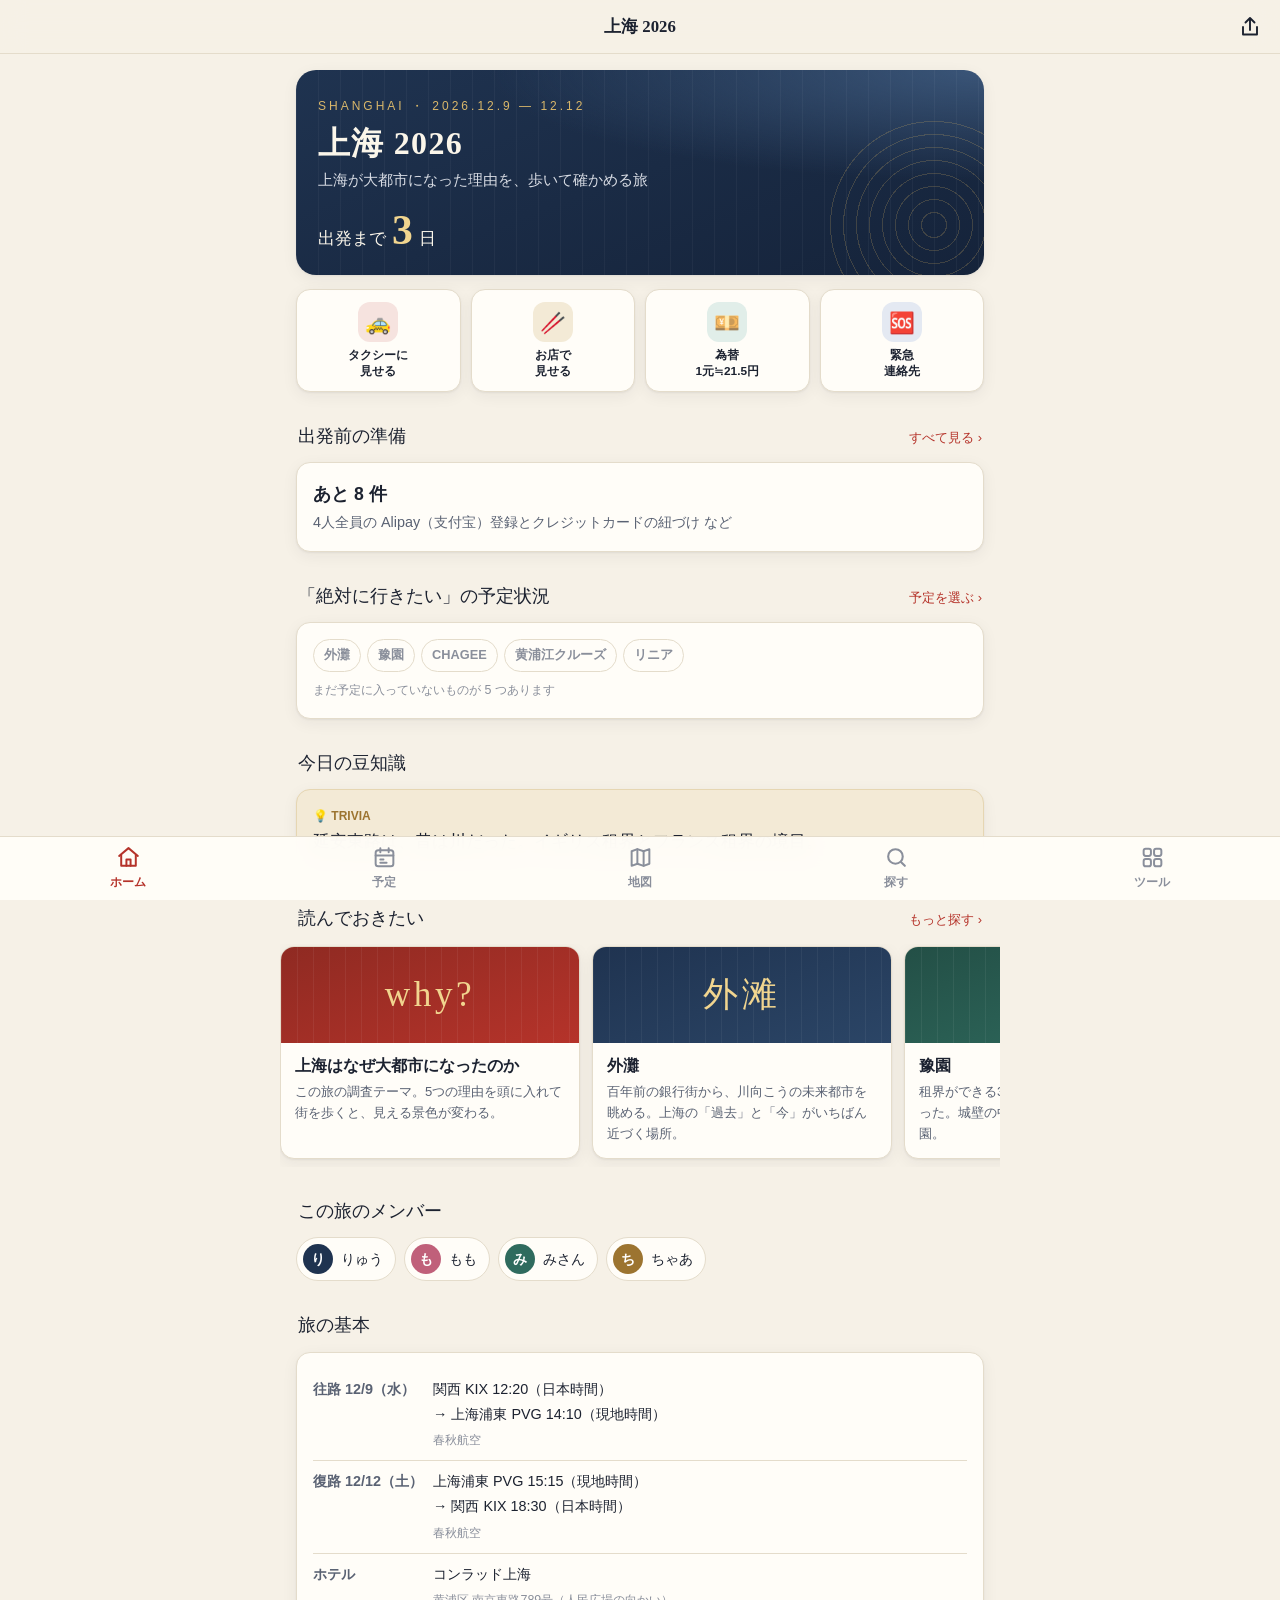
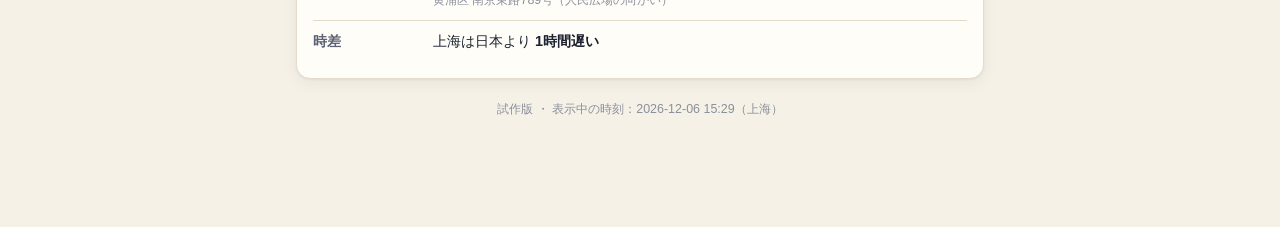
==== docs/index.html @ 85aef0bf "上海旅行しおりの試作版を追加 - docs/ にアプリ型のしおり（ホーム・予定・地図・探す・ツール） - 外灘・豫園の解説、用語集、予定の選択肢、オフライン対応 - 要件書.md  Co-Author" ====
<!doctype html>
<html lang="ja">
<head>
  <meta charset="utf-8">
  <meta name="viewport" content="width=device-width, initial-scale=1, viewport-fit=cover">
  <meta name="theme-color" content="#f6f1e7">
  <meta name="apple-mobile-web-app-capable" content="yes">
  <meta name="apple-mobile-web-app-status-bar-style" content="default">
  <meta name="apple-mobile-web-app-title" content="上海2026">
  <meta name="robots" content="noindex, nofollow">
  <title>上海 2026</title>
  <link rel="manifest" href="manifest.webmanifest">
  <link rel="icon" href="icons/icon.svg" type="image/svg+xml">
  <link rel="apple-touch-icon" href="icons/icon-180.png">
  <link rel="stylesheet" href="css/style.css">
</head>
<body>
  <div id="app"></div>
  <noscript>このしおりを見るには JavaScript を有効にしてください。</noscript>
  <script src="js/data.js"></script>
  <script src="js/app.js"></script>
</body>
</html>
---- docs/css/style.css ----
/* =========================================================
   上海旅行しおり — スタイル
   紙のような下地 × 1930年代上海のアール・デコの線 × 朱色のアクセント
   ========================================================= */
:root {
  --paper: #f6f1e7;
  --card: #fffdf8;
  --ink: #1c2230;
  --sub: #5a6273;
  --faint: #8a8f9b;
  --line: #e4dccb;
  --red: #b5332a;
  --red-soft: #f6e3df;
  --gold: #9c7430;
  --gold-soft: #f3ead6;
  --jade: #2f6b5e;
  --jade-soft: #e1eee9;
  --navy: #1f3350;
  --shadow: 0 1px 2px rgba(28, 34, 48, .06), 0 4px 16px rgba(28, 34, 48, .06);
  --radius: 14px;
  --serif: "Hiragino Mincho ProN", "Yu Mincho", "YuMincho", "Noto Serif JP", "Songti SC", serif;
  --sans: -apple-system, BlinkMacSystemFont, "Hiragino Sans", "Hiragino Kaku Gothic ProN", "Yu Gothic", "Noto Sans JP", "PingFang SC", sans-serif;
  --tabbar-h: 64px;
  --font-scale: 1;
}
html.large { --font-scale: 1.15; }

* { box-sizing: border-box; }
html { -webkit-text-size-adjust: 100%; }
body {
  margin: 0;
  background: var(--paper);
  color: var(--ink);
  font-family: var(--sans);
  font-size: calc(17px * var(--font-scale));
  line-height: 1.75;
  padding-bottom: calc(var(--tabbar-h) + env(safe-area-inset-bottom));
  -webkit-tap-highlight-color: transparent;
}
a { color: var(--red); text-decoration: none; }
a.wl { border-bottom: 1px dashed currentColor; }
h1, h2, h3, h4 { font-family: var(--serif); line-height: 1.4; margin: 0; }
p { margin: 0 0 .8em; }
ul { margin: 0 0 .8em; padding-left: 1.2em; }
li { margin-bottom: .45em; }
b { font-weight: 700; }
button { font: inherit; color: inherit; }

/* ---------------- ヘッダー ---------------- */
.appbar {
  position: sticky; top: 0; z-index: 20;
  display: flex; align-items: center; gap: 6px;
  height: calc(54px + env(safe-area-inset-top));
  padding: env(safe-area-inset-top) 8px 0;
  background: rgba(246, 241, 231, .92);
  backdrop-filter: blur(12px); -webkit-backdrop-filter: blur(12px);
  border-bottom: 1px solid var(--line);
}
.appbar h1 { flex: 1; font-size: 1.05rem; text-align: center; white-space: nowrap; overflow: hidden; text-overflow: ellipsis; }
.iconbtn {
  width: 44px; height: 44px; border: 0; background: none; border-radius: 50%;
  display: grid; place-items: center; cursor: pointer; color: var(--ink);
}
.iconbtn:active { background: rgba(0,0,0,.06); }
.iconbtn svg { width: 24px; height: 24px; }
.iconbtn.on { color: var(--gold); }
.iconbtn.hidden { visibility: hidden; }

/* ---------------- タブバー ---------------- */
.tabbar {
  position: fixed; left: 0; right: 0; bottom: 0; z-index: 30;
  display: grid; grid-template-columns: repeat(5, 1fr);
  height: calc(var(--tabbar-h) + env(safe-area-inset-bottom));
  padding-bottom: env(safe-area-inset-bottom);
  background: rgba(255, 253, 248, .96);
  backdrop-filter: blur(12px); -webkit-backdrop-filter: blur(12px);
  border-top: 1px solid var(--line);
}
.tabbar a {
  display: flex; flex-direction: column; align-items: center; justify-content: center; gap: 2px;
  color: var(--faint); font-size: .72rem; font-weight: 600;
}
.tabbar a svg { width: 25px; height: 25px; }
.tabbar a.active { color: var(--red); }

/* ---------------- レイアウト ---------------- */
main { max-width: 720px; margin: 0 auto; padding: 16px 16px 32px; }
.section-title {
  display: flex; align-items: baseline; justify-content: space-between;
  margin: 28px 2px 10px; font-family: var(--serif); font-size: 1.15rem;
}
.section-title small { font-family: var(--sans); font-size: .8rem; color: var(--sub); font-weight: 400; }
.card {
  background: var(--card); border: 1px solid var(--line); border-radius: var(--radius);
  box-shadow: var(--shadow); padding: 16px; margin-bottom: 12px;
}
.muted { color: var(--sub); font-size: .9rem; }
.tiny { font-size: .78rem; color: var(--faint); }
.pill {
  display: inline-block; padding: 2px 10px; border-radius: 999px; font-size: .75rem; font-weight: 600;
  background: var(--gold-soft); color: var(--gold); margin: 0 4px 4px 0; white-space: nowrap;
}
.pill.red { background: var(--red-soft); color: var(--red); }
.pill.jade { background: var(--jade-soft); color: var(--jade); }
.pill.gray { background: #eceae4; color: var(--sub); }

/* アール・デコ風の飾り線 */
.deco { display: flex; align-items: center; gap: 10px; color: var(--gold); margin: 6px 0; }
.deco::before, .deco::after { content: ""; flex: 1; height: 1px; background: linear-gradient(90deg, transparent, var(--gold), transparent); }
.deco span { font-size: .7rem; letter-spacing: .3em; }

/* ---------------- ホーム ---------------- */
.hero {
  position: relative; overflow: hidden;
  border-radius: 20px; padding: 26px 22px 22px; color: #fbf6ea;
  background:
    repeating-linear-gradient(90deg, rgba(255,255,255,.04) 0 1px, transparent 1px 22px),
    radial-gradient(120% 90% at 100% 0%, #3a5578 0%, transparent 60%),
    linear-gradient(160deg, #1f3350 0%, #15233a 100%);
  box-shadow: var(--shadow);
}
.hero::after { /* 扇形の飾り */
  content: ""; position: absolute; right: -60px; bottom: -60px; width: 220px; height: 220px; border-radius: 50%;
  background: repeating-radial-gradient(circle, transparent 0 12px, rgba(212, 175, 96, .22) 12px 13px);
}
.hero .eyebrow { font-size: .75rem; letter-spacing: .25em; color: #d9b76a; }
.hero h2 { font-size: 2rem; margin: 4px 0 2px; letter-spacing: .04em; }
.hero p { color: #d8dce4; font-size: .92rem; margin: 0; position: relative; z-index: 1; }
.hero .count { margin-top: 16px; display: flex; align-items: baseline; gap: 6px; position: relative; z-index: 1; }
.hero .count b { font-family: var(--serif); font-size: 2.6rem; color: #f1d58f; line-height: 1; }

.quick { display: grid; grid-template-columns: repeat(4, 1fr); gap: 10px; margin-top: 14px; }
.quick a {
  display: flex; flex-direction: column; align-items: center; gap: 6px; padding: 12px 4px;
  background: var(--card); border: 1px solid var(--line); border-radius: var(--radius);
  color: var(--ink); font-size: .74rem; font-weight: 600; text-align: center; line-height: 1.3;
  box-shadow: var(--shadow);
}
.quick a .ic { width: 40px; height: 40px; border-radius: 12px; display: grid; place-items: center; font-size: 1.3rem; background: var(--red-soft); }
.quick a:nth-child(2) .ic { background: var(--gold-soft); }
.quick a:nth-child(3) .ic { background: var(--jade-soft); }
.quick a:nth-child(4) .ic { background: #e4e9f2; }

.now-card { border-left: 4px solid var(--red); }
.now-card .label { font-size: .75rem; font-weight: 700; color: var(--red); letter-spacing: .1em; }
.now-card h3 { font-size: 1.2rem; margin: 2px 0 6px; }
.next-card { border-left: 4px solid var(--gold); }
.next-card .label { color: var(--gold); }

.trivia { background: var(--gold-soft); border-color: #e6d6b2; }
.trivia .label { font-size: .75rem; font-weight: 700; color: var(--gold); }

.hscroll { display: flex; gap: 12px; overflow-x: auto; scroll-snap-type: x mandatory; margin: 0 -16px; padding: 2px 16px 8px; }
.hscroll::-webkit-scrollbar { display: none; }
.read-card {
  flex: 0 0 78%; max-width: 300px; scroll-snap-align: start;
  background: var(--card); border: 1px solid var(--line); border-radius: var(--radius); overflow: hidden; color: var(--ink);
  box-shadow: var(--shadow);
}
.read-card .thumb { height: 96px; display: grid; place-items: center; font-family: var(--serif); font-size: 2.2rem; color: #f1d58f; letter-spacing: .1em;
  background: repeating-linear-gradient(90deg, rgba(255,255,255,.05) 0 1px, transparent 1px 16px), linear-gradient(160deg, #1f3350, #2b4566); }
.read-card .thumb.red { background: repeating-linear-gradient(90deg, rgba(255,255,255,.06) 0 1px, transparent 1px 16px), linear-gradient(160deg, #8f2a22, #b5332a); }
.read-card .thumb.jade { background: repeating-linear-gradient(90deg, rgba(255,255,255,.06) 0 1px, transparent 1px 16px), linear-gradient(160deg, #234f46, #2f6b5e); }
.read-card .body { padding: 12px 14px 14px; }
.read-card h4 { font-size: 1rem; margin-bottom: 4px; }
.read-card p { font-size: .82rem; color: var(--sub); margin: 0; line-height: 1.6; }

.members { display: flex; gap: 8px; flex-wrap: wrap; }
.member { display: flex; align-items: center; gap: 8px; padding: 6px 12px 6px 6px; background: var(--card); border: 1px solid var(--line); border-radius: 999px; font-size: .88rem; }
.avatar { width: 30px; height: 30px; border-radius: 50%; display: grid; place-items: center; font-weight: 700; font-size: .85rem; color: #fff; }
.av-ryu { background: var(--navy); } .av-momo { background: #c0607a; } .av-misan { background: var(--jade); } .av-chaa { background: var(--gold); }

.must-row { display: flex; flex-wrap: wrap; gap: 6px; }
.must { padding: 4px 10px; border-radius: 999px; font-size: .8rem; font-weight: 600; border: 1px solid var(--line); background: var(--card); color: var(--faint); }
.must.ok { border-color: transparent; background: var(--jade-soft); color: var(--jade); }
.must.ok::before { content: "✓ "; }

/* ---------------- 予定 ---------------- */
.daytabs { display: flex; gap: 8px; overflow-x: auto; margin: 0 -16px 14px; padding: 2px 16px 4px; position: sticky; top: calc(54px + env(safe-area-inset-top)); z-index: 10; background: var(--paper); }
.daytabs::-webkit-scrollbar { display: none; }
.daytab { flex: 0 0 auto; padding: 8px 14px; border-radius: 12px; border: 1px solid var(--line); background: var(--card); text-align: center; color: var(--ink); line-height: 1.3; }
.daytab b { font-family: var(--serif); font-size: 1.05rem; display: block; }
.daytab small { font-size: .7rem; color: var(--sub); }
.daytab.active { background: var(--ink); color: #fff; border-color: var(--ink); }
.daytab.active small { color: #c9ccd4; }

.daytitle { margin: 4px 2px 12px; }
.daytitle h2 { font-size: 1.4rem; }

.seg { display: inline-flex; background: #ebe5d8; border-radius: 10px; padding: 3px; margin-bottom: 14px; }
.seg button { border: 0; background: none; padding: 6px 14px; border-radius: 8px; font-size: .85rem; font-weight: 600; color: var(--sub); cursor: pointer; }
.seg a { padding: 6px 14px; border-radius: 8px; font-size: .85rem; font-weight: 600; color: var(--sub); }
.seg button.on, .seg a.on { background: var(--card); color: var(--ink); box-shadow: 0 1px 3px rgba(0,0,0,.1); }

.tl { position: relative; padding-left: 64px; }
.tl::before { content: ""; position: absolute; left: 52px; top: 8px; bottom: 8px; width: 2px; background: var(--line); }
.slot { position: relative; margin-bottom: 14px; }
.slot .time { position: absolute; left: -64px; width: 46px; text-align: right; top: 12px; font-family: var(--serif); font-weight: 700; font-size: .95rem; }
.slot .time small { display: block; font-family: var(--sans); font-weight: 400; color: var(--faint); font-size: .7rem; }
.slot::before { content: ""; position: absolute; left: -16px; top: 18px; width: 10px; height: 10px; border-radius: 50%; background: var(--card); border: 2px solid var(--gold); }
.slot.fixed::before { background: var(--ink); border-color: var(--ink); }
.slot.slot-open::before { border-color: var(--faint); border-style: dashed; }
.slot .card { margin: 0; padding: 12px 14px; }
.slot .kicker { font-size: .72rem; font-weight: 700; color: var(--sub); letter-spacing: .08em; }
.slot h3 { font-size: 1.05rem; margin: 2px 0 4px; }
.slot .empty-msg { color: var(--faint); font-size: .9rem; }
.slot .meta { display: grid; grid-template-columns: auto 1fr; gap: 2px 10px; font-size: .85rem; margin-top: 6px; }
.slot .meta dt { color: var(--sub); font-weight: 600; }
.slot .meta dd { margin: 0; }

.opts { margin-top: 10px; display: grid; gap: 8px; }
.opt { border: 1.5px solid var(--line); border-radius: 12px; padding: 10px 12px; background: #fff; cursor: pointer; text-align: left; width: 100%; }
.opt.on { border-color: var(--red); background: #fff8f6; }
.opt .row { display: flex; align-items: center; gap: 8px; }
.opt .radio { flex: 0 0 20px; height: 20px; border-radius: 50%; border: 2px solid var(--faint); display: grid; place-items: center; }
.opt.on .radio { border-color: var(--red); }
.opt.on .radio::after { content: ""; width: 10px; height: 10px; border-radius: 50%; background: var(--red); }
.opt h4 { font-family: var(--sans); font-size: .95rem; flex: 1; }
.opt .dur { font-size: .75rem; color: var(--sub); text-align: right; max-width: 40%; line-height: 1.35; }
.opt .why { font-size: .82rem; color: var(--sub); margin: 4px 0 0 28px; line-height: 1.55; }
.opt .more { margin: 6px 0 0 28px; font-size: .8rem; }

.persons { display: flex; gap: 6px; margin: 8px 0 0 28px; flex-wrap: wrap; }
.person { border: 1.5px solid var(--line); background: #fff; border-radius: 999px; padding: 3px 10px 3px 4px; font-size: .8rem; display: flex; align-items: center; gap: 6px; cursor: pointer; }
.person .avatar { width: 22px; height: 22px; font-size: .7rem; opacity: .35; }
.person.on { border-color: var(--ink); font-weight: 700; }
.person.on .avatar { opacity: 1; }
.split-sum { display: grid; gap: 4px; margin-top: 6px; font-size: .88rem; }
.split-sum div { display: flex; gap: 8px; align-items: center; }

.toggle-link { background: none; border: 0; color: var(--red); font-size: .85rem; font-weight: 600; padding: 6px 0 0; cursor: pointer; }

/* ---------------- 記事・スポット ---------------- */
.spot-hero {
  margin: -16px -16px 0; padding: 36px 20px 22px; color: #fbf6ea; position: relative; overflow: hidden;
  background:
    repeating-linear-gradient(90deg, rgba(255,255,255,.04) 0 1px, transparent 1px 26px),
    linear-gradient(170deg, #1f3350 0%, #15233a 100%);
}
.spot-hero.red { background: repeating-linear-gradient(90deg, rgba(255,255,255,.05) 0 1px, transparent 1px 26px), linear-gradient(170deg, #8f2a22, #5f1b16); }
.spot-hero .big { font-family: var(--serif); font-size: 4.4rem; line-height: 1; letter-spacing: .08em; color: #f1d58f; opacity: .95; }
.spot-hero .sub { font-size: .72rem; letter-spacing: .3em; color: #d9b76a; margin-top: 8px; }
.spot-hero h2 { font-size: 1.6rem; margin-top: 18px; }
.spot-hero .read { font-size: .85rem; color: #c9ccd4; }
.spot-hero .catch { margin-top: 10px; font-family: var(--serif); font-size: 1rem; line-height: 1.7; color: #eef0f4; }
.spot-hero::after {
  content: ""; position: absolute; right: -40px; top: -40px; width: 180px; height: 180px; border-radius: 50%;
  background: repeating-radial-gradient(circle, transparent 0 10px, rgba(212,175,96,.2) 10px 11px);
}

.actions { display: flex; gap: 8px; overflow-x: auto; margin: 14px -16px 4px; padding: 0 16px 4px; }
.actions::-webkit-scrollbar { display: none; }
.action { flex: 0 0 auto; display: flex; align-items: center; gap: 6px; padding: 8px 14px; border-radius: 999px; background: var(--card); border: 1px solid var(--line); color: var(--ink); font-size: .85rem; font-weight: 600; cursor: pointer; }

.kv { width: 100%; border-collapse: collapse; font-size: .9rem; }
.kv th, .kv td { text-align: left; vertical-align: top; padding: 8px 0; border-bottom: 1px solid var(--line); }
.kv th { width: 6.5em; color: var(--sub); font-weight: 600; padding-right: 10px; white-space: nowrap; }
.kv tr:last-child th, .kv tr:last-child td { border-bottom: 0; }

.toc { display: flex; flex-wrap: wrap; gap: 6px; }
.toc a { font-size: .8rem; padding: 4px 10px; border-radius: 8px; background: #ece6d8; color: var(--ink); }

.article h3 { font-size: 1.2rem; margin: 6px 0 10px; display: flex; align-items: center; gap: 8px; }
.article h3::before { content: ""; width: 4px; height: 1.1em; background: var(--red); border-radius: 2px; }
.article h4 { font-size: 1rem; margin: 14px 0 6px; color: var(--navy); }
.article .look { background: var(--jade-soft); color: var(--jade); padding: 8px 12px; border-radius: 10px; font-size: .88rem; font-weight: 600; }
.fold { position: relative; }
.fold.closed .fold-body { max-height: 210px; overflow: hidden; -webkit-mask-image: linear-gradient(#000 60%, transparent); mask-image: linear-gradient(#000 60%, transparent); }
.fold-btn { display: block; margin-top: 4px; background: none; border: 0; color: var(--red); font-weight: 700; font-size: .85rem; cursor: pointer; padding: 4px 0; }
ul.timeline { list-style: none; padding: 0; border-left: 2px solid var(--gold-soft); margin-left: 4px; }
ul.timeline li { padding-left: 14px; position: relative; }
ul.timeline li::before { content: ""; position: absolute; left: -6px; top: .6em; width: 10px; height: 10px; border-radius: 50%; background: var(--gold); }
ul.timeline li b { color: var(--gold); font-family: var(--serif); }

.mission { display: flex; gap: 10px; align-items: flex-start; padding: 8px 0; border-bottom: 1px solid var(--line); cursor: pointer; }
.mission:last-child { border-bottom: 0; }
.check { flex: 0 0 24px; height: 24px; border-radius: 7px; border: 2px solid var(--faint); display: grid; place-items: center; margin-top: 2px; }
.mission.on .check { background: var(--jade); border-color: var(--jade); }
.mission.on .check::after { content: "✓"; color: #fff; font-size: .85rem; font-weight: 700; }
.mission.on span { color: var(--faint); text-decoration: line-through; }

.quiz-q { font-weight: 700; margin-bottom: 8px; }
.quiz-a { display: grid; gap: 6px; }
.quiz-a button { text-align: left; padding: 10px 12px; border-radius: 10px; border: 1.5px solid var(--line); background: #fff; cursor: pointer; }
.quiz-a button.right { border-color: var(--jade); background: var(--jade-soft); font-weight: 700; }
.quiz-a button.wrong { border-color: var(--red); background: var(--red-soft); }
.quiz-ex { margin-top: 8px; font-size: .88rem; color: var(--sub); }

.related a { display: flex; align-items: center; justify-content: space-between; padding: 10px 0; border-bottom: 1px solid var(--line); color: var(--ink); }
.related a:last-child { border-bottom: 0; }
.related a::after { content: "›"; color: var(--faint); font-size: 1.3rem; }

/* ---------------- 探す ---------------- */
.searchbox { position: sticky; top: calc(54px + env(safe-area-inset-top)); z-index: 10; background: var(--paper); padding: 2px 0 10px; }
.searchbox input {
  width: 100%; font: inherit; padding: 12px 14px 12px 42px; border-radius: 12px; border: 1px solid var(--line); background: var(--card) no-repeat 14px center / 18px;
  background-image: url("data:image/svg+xml,%3Csvg xmlns='http://www.w3.org/2000/svg' viewBox='0 0 24 24' fill='none' stroke='%238a8f9b' stroke-width='2.2'%3E%3Ccircle cx='11' cy='11' r='7'/%3E%3Cpath d='m20 20-3.5-3.5'/%3E%3C/svg%3E");
}
.searchbox input:focus { outline: 2px solid var(--gold); outline-offset: 1px; }
.facet h4 { font-family: var(--sans); font-size: .78rem; color: var(--sub); margin: 12px 0 6px; letter-spacing: .08em; }
.chips { display: flex; flex-wrap: wrap; gap: 6px; }
.chip { border: 1px solid var(--line); background: var(--card); border-radius: 999px; padding: 6px 12px; font-size: .85rem; cursor: pointer; }
.chip.on { background: var(--ink); color: #fff; border-color: var(--ink); }
.result { display: flex; gap: 12px; align-items: flex-start; padding: 12px 0; border-bottom: 1px solid var(--line); color: var(--ink); }
.result .type { flex: 0 0 auto; margin-top: 3px; }
.result h4 { font-family: var(--sans); font-size: .98rem; }
.result p { font-size: .82rem; color: var(--sub); margin: 2px 0 0; line-height: 1.55; }
mark { background: #f6e3a8; color: inherit; border-radius: 3px; padding: 0 1px; }

/* ---------------- ツール ---------------- */
.toolgrid { display: grid; grid-template-columns: repeat(2, 1fr); gap: 10px; }
.tool { display: flex; flex-direction: column; gap: 6px; padding: 14px; background: var(--card); border: 1px solid var(--line); border-radius: var(--radius); color: var(--ink); box-shadow: var(--shadow); min-height: 108px; }
.tool .ic { font-size: 1.5rem; }
.tool b { font-size: .95rem; }
.tool small { font-size: .75rem; color: var(--sub); line-height: 1.45; }

.list-btn { display: flex; align-items: center; gap: 12px; width: 100%; padding: 14px; margin-bottom: 8px; background: var(--card); border: 1px solid var(--line); border-radius: 12px; text-align: left; cursor: pointer; }
.list-btn .zh { font-size: 1.1rem; font-weight: 700; }
.list-btn .ja { font-size: .82rem; color: var(--sub); }
.list-btn::after { content: "⤢"; margin-left: auto; color: var(--faint); }

.show {
  position: fixed; inset: 0; z-index: 100; background: #fff; display: flex; flex-direction: column; justify-content: center; align-items: center; text-align: center;
  padding: 40px 24px; padding-top: calc(40px + env(safe-area-inset-top));
}
.show .zh { font-size: clamp(2.2rem, 11vw, 4.5rem); font-weight: 800; line-height: 1.3; color: #000; font-family: "PingFang SC", "Hiragino Sans GB", sans-serif; }
.show .addr { font-size: clamp(1.3rem, 6vw, 2.2rem); margin-top: 18px; color: #222; font-family: "PingFang SC", "Hiragino Sans GB", sans-serif; }
.show .ja { margin-top: 24px; color: var(--sub); font-size: 1rem; }
.show .py { margin-top: 6px; color: var(--faint); font-size: .95rem; }
.show .close { position: absolute; top: calc(12px + env(safe-area-inset-top)); right: 12px; }
.show .hint { position: absolute; bottom: calc(24px + env(safe-area-inset-bottom)); color: var(--faint); font-size: .8rem; }

.rate-box { display: grid; gap: 10px; }
.rate-box label { font-size: .8rem; color: var(--sub); font-weight: 600; }
.rate-box input { width: 100%; font-size: 1.6rem; font-family: var(--serif); padding: 10px 14px; border: 1px solid var(--line); border-radius: 12px; background: #fff; }
.rate-quick { display: flex; flex-wrap: wrap; gap: 6px; }
.rate-table { width: 100%; border-collapse: collapse; font-size: .95rem; }
.rate-table td { padding: 6px 4px; border-bottom: 1px solid var(--line); }
.rate-table td:last-child { text-align: right; font-weight: 700; }

textarea { width: 100%; min-height: 110px; font: inherit; font-size: .95rem; padding: 10px 12px; border: 1px solid var(--line); border-radius: 12px; background: #fff; resize: vertical; }
.note-label { font-weight: 700; margin: 14px 0 6px; font-size: .92rem; }
.saved { font-size: .75rem; color: var(--jade); height: 1em; }

.emg a { display: flex; justify-content: space-between; align-items: center; padding: 12px 0; border-bottom: 1px solid var(--line); color: var(--ink); }
.emg a:last-child { border-bottom: 0; }
.emg b { font-size: 1.3rem; font-family: var(--serif); color: var(--red); }

/* ---------------- 地図 ---------------- */
.mapwrap { position: relative; background: #efe9dc; border: 1px solid var(--line); border-radius: var(--radius); overflow: hidden; touch-action: manipulation; }
.mapwrap svg { display: block; width: 100%; height: auto; }
.map-pin { cursor: pointer; }
.map-pin circle.halo { fill: rgba(181, 51, 42, .15); }
.map-pin text { font-size: 13px; font-weight: 700; fill: var(--ink); paint-order: stroke; stroke: #f6f1e7; stroke-width: 4px; font-family: var(--sans); }
.map-legend { display: flex; flex-wrap: wrap; gap: 6px; margin: 10px 0; }
.map-card { margin-top: 10px; }
.offmap { display: grid; gap: 6px; margin-top: 10px; }
.offmap div { display: flex; justify-content: space-between; padding: 10px 12px; background: var(--card); border: 1px solid var(--line); border-radius: 10px; font-size: .88rem; }

/* ---------------- その他 ---------------- */
.empty { text-align: center; color: var(--faint); padding: 32px 0; }
.btn { display: inline-flex; align-items: center; justify-content: center; gap: 6px; padding: 10px 16px; border-radius: 12px; border: 1px solid var(--line); background: var(--card); font-weight: 700; cursor: pointer; color: var(--ink); }
.btn.primary { background: var(--red); color: #fff; border-color: var(--red); }
.toast { position: fixed; left: 50%; bottom: calc(var(--tabbar-h) + 20px + env(safe-area-inset-bottom)); transform: translateX(-50%); background: var(--ink); color: #fff; padding: 10px 18px; border-radius: 999px; font-size: .88rem; z-index: 200; opacity: 0; transition: opacity .2s; pointer-events: none; }
.toast.show-t { opacity: 1; }
.term-head { padding: 8px 0 4px; }
.term-head h2 { font-size: 1.7rem; }
.term-head .read { color: var(--sub); font-size: .9rem; }

@media (min-width: 700px) {
  .quick { grid-template-columns: repeat(4, 1fr); }
  .toolgrid { grid-template-columns: repeat(3, 1fr); }
}
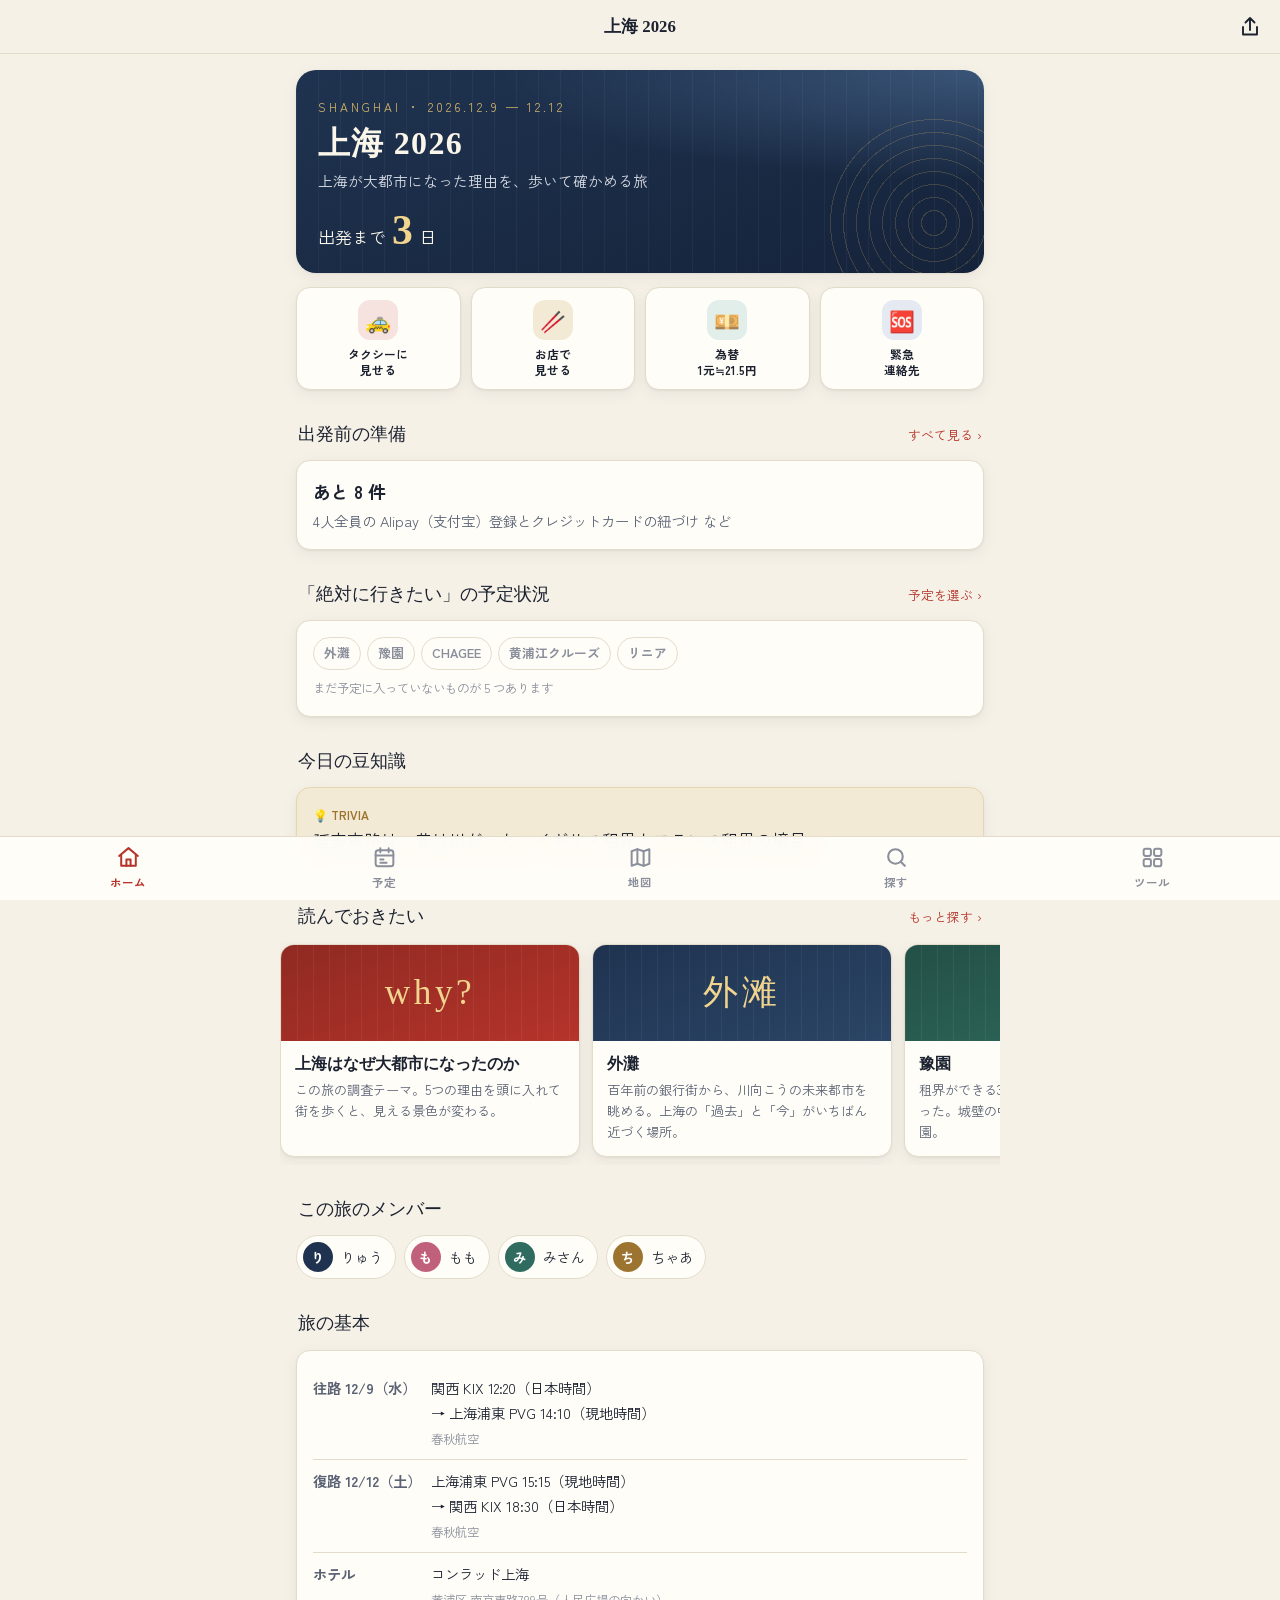
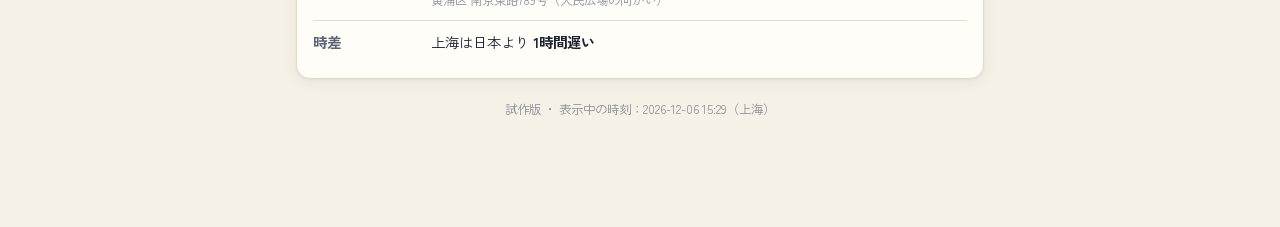
==== commit e6366b21: "本文のフォントを Zen Kaku Gothic New に変更 - フォントをサイト内に置き、中国やオフラインでも同じ見た目で表示できるようにした - オフライン用の保存にフォントも含めた（キャッシ" ====
--- a/docs/index.html
+++ b/docs/index.html
@@ -12,6 +12,7 @@
   <link rel="manifest" href="manifest.webmanifest">
   <link rel="icon" href="icons/icon.svg" type="image/svg+xml">
   <link rel="apple-touch-icon" href="icons/icon-180.png">
+  <link rel="stylesheet" href="css/fonts.css">
   <link rel="stylesheet" href="css/style.css">
 </head>
 <body>
--- a/docs/css/fonts.css
+++ b/docs/css/fonts.css
@@ -0,0 +1,1942 @@
+@font-face {
+  font-family: 'Zen Kaku Gothic New';
+  font-style: normal;
+  font-weight: 400;
+  font-display: swap;
+  src: url(../fonts/zen-152.woff2) format('woff2');
+  unicode-range: U+ffd7, U+ffda-ffdc, U+ffe0-ffe2, U+ffe4, U+ffe6, U+ffe8-ffee, U+1f100-1f10c, U+1f110-1f16c, U+1f170-1f1ac, U+1f200-1f202, U+1f210-1f234;
+}
+@font-face {
+  font-family: 'Zen Kaku Gothic New';
+  font-style: normal;
+  font-weight: 400;
+  font-display: swap;
+  src: url(../fonts/zen-163.woff2) format('woff2');
+  unicode-range: U+fa10, U+fa12-fa6d, U+fb00-fb04, U+fe10-fe19, U+fe30-fe42, U+fe44-fe52, U+fe54-fe66, U+fe68-fe6b, U+ff02, U+ff04, U+ff07, U+ff51, U+ff5b, U+ff5d, U+ff5f-ff60, U+ff66, U+ff69, U+ff87, U+ffa1-ffbe, U+ffc2-ffc7, U+ffca-ffcf, U+ffd2-ffd6;
+}
+@font-face {
+  font-family: 'Zen Kaku Gothic New';
+  font-style: normal;
+  font-weight: 400;
+  font-display: swap;
+  src: url(../fonts/zen-174.woff2) format('woff2');
+  unicode-range: U+f92d-f959, U+f95b-f9f2, U+f9f4-fa0b, U+fa0e-fa0f;
+}
+@font-face {
+  font-family: 'Zen Kaku Gothic New';
+  font-style: normal;
+  font-weight: 400;
+  font-display: swap;
+  src: url(../fonts/zen-185.woff2) format('woff2');
+  unicode-range: U+9e8b-9e8c, U+9e8e-9e8f, U+9e91-9e92, U+9e95-9e96, U+9e98, U+9e9b, U+9e9d-9e9e, U+9ea4-9ea5, U+9ea8-9eaa, U+9eac-9eb0, U+9eb3-9eb5, U+9eb8, U+9ebc-9ebf, U+9ec3, U+9ec6, U+9ec8, U+9ecb-9ecd, U+9ecf-9ed1, U+9ed4-9ed5, U+9ed8, U+9edb-9ee0, U+9ee4-9ee5, U+9ee7-9ee8, U+9eec-9ef2, U+9ef4-9ef9, U+9efb-9eff, U+9f02-9f03, U+9f07-9f09, U+9f0e-9f12, U+9f14-9f17, U+9f19-9f1b, U+9f1f-9f22, U+9f26, U+9f2a-9f2c, U+9f2f, U+9f31-9f32, U+9f34, U+9f37, U+9f39-9f3a, U+9f3c-9f3f, U+9f41, U+9f43-9f47, U+9f4a, U+9f4e-9f50, U+9f52-9f58, U+9f5a, U+9f5d-9f61, U+9f63, U+9f66-9f6a, U+9f6c-9f73, U+9f75-9f77, U+9f7a, U+9f7d, U+9f7f, U+9f8f-9f92, U+9f94-9f97, U+9f99, U+9f9c-9fa3, U+9fa5, U+9fb4, U+9fbc-9fc2, U+9fc4, U+9fc6, U+9fcc, U+f900-f92c;
+}
+@font-face {
+  font-family: 'Zen Kaku Gothic New';
+  font-style: normal;
+  font-weight: 400;
+  font-display: swap;
+  src: url(../fonts/zen-196.woff2) format('woff2');
+  unicode-range: U+9c3e, U+9c41, U+9c43-9c4a, U+9c4e-9c50, U+9c52-9c54, U+9c56, U+9c58, U+9c5a-9c61, U+9c63, U+9c65, U+9c67-9c6b, U+9c6d-9c6e, U+9c70, U+9c72, U+9c75-9c78, U+9c7a-9c7c, U+9ce6-9ce7, U+9ceb-9cec, U+9cf0, U+9cf2, U+9cf6-9cf7, U+9cf9, U+9d02-9d03, U+9d06-9d09, U+9d0b, U+9d0e, U+9d11-9d12, U+9d15, U+9d17-9d18, U+9d1b-9d1f, U+9d23, U+9d26, U+9d2a-9d2c, U+9d2f-9d30, U+9d32-9d34, U+9d3a, U+9d3c-9d3f, U+9d41-9d48, U+9d4a, U+9d50-9d54, U+9d59, U+9d5d-9d65, U+9d69-9d6c, U+9d6f-9d70, U+9d72-9d73, U+9d76-9d77, U+9d7a-9d7c, U+9d7e, U+9d83-9d84, U+9d86-9d87, U+9d89-9d8a, U+9d8d-9d8e, U+9d92-9d93, U+9d95-9d9a, U+9da1, U+9da4, U+9da9-9dac, U+9dae, U+9db1-9db2, U+9db5, U+9db8-9dbd, U+9dbf-9dc4, U+9dc6-9dc7, U+9dc9-9dca, U+9dcf, U+9dd3-9dd7, U+9dd9-9dda, U+9dde-9de0, U+9de3, U+9de5-9de7, U+9de9, U+9deb, U+9ded-9df0, U+9df3-9df4, U+9df8, U+9dfd-9dfe, U+9e02, U+9e07, U+9e0a, U+9e0d-9e0e, U+9e10-9e12, U+9e15-9e16, U+9e19-9e1f, U+9e75, U+9e79-9e7d, U+9e80-9e85, U+9e87-9e88;
+}
+@font-face {
+  font-family: 'Zen Kaku Gothic New';
+  font-style: normal;
+  font-weight: 400;
+  font-display: swap;
+  src: url(../fonts/zen-207.woff2) format('woff2');
+  unicode-range: U+9ae5-9ae7, U+9ae9, U+9aeb-9aec, U+9aee-9aef, U+9af1-9af5, U+9af7, U+9af9-9afb, U+9afd, U+9aff-9b06, U+9b08-9b09, U+9b0b-9b0e, U+9b10, U+9b12, U+9b16, U+9b18-9b1d, U+9b1f-9b20, U+9b22-9b23, U+9b25-9b2f, U+9b32-9b35, U+9b37, U+9b39-9b3b, U+9b3d, U+9b43-9b44, U+9b48, U+9b4b-9b4f, U+9b51, U+9b55-9b58, U+9b5b, U+9b5e, U+9b61, U+9b63, U+9b65-9b66, U+9b68, U+9b6a-9b6f, U+9b72-9b79, U+9b7f-9b80, U+9b83-9b87, U+9b89-9b8b, U+9b8d, U+9b8f-9b94, U+9b96-9b97, U+9b9a, U+9b9d-9ba0, U+9ba6-9ba7, U+9ba9-9baa, U+9bac, U+9bb0-9bb2, U+9bb4, U+9bb7-9bb9, U+9bbb-9bbc, U+9bbe-9bc1, U+9bc6-9bc8, U+9bca, U+9bce-9bd2, U+9bd4, U+9bd7-9bd8, U+9bdd, U+9bdf, U+9be1-9be5, U+9be7, U+9bea-9beb, U+9bee-9bf3, U+9bf5, U+9bf7-9bfa, U+9bfd, U+9bff-9c00, U+9c02, U+9c04, U+9c06, U+9c08-9c0d, U+9c0f-9c16, U+9c18-9c1e, U+9c21-9c2a, U+9c2d-9c32, U+9c35-9c37, U+9c39-9c3a, U+9c3d;
+}
+@font-face {
+  font-family: 'Zen Kaku Gothic New';
+  font-style: normal;
+  font-weight: 400;
+  font-display: swap;
+  src: url(../fonts/zen-218.woff2) format('woff2');
+  unicode-range: U+98eb, U+98ed-98ee, U+98f0-98f1, U+98f3, U+98f6, U+9902, U+9907-9909, U+9911-9912, U+9914-9918, U+991a-9922, U+9924, U+9926-9927, U+992b-992c, U+992e, U+9931-9935, U+9939-993e, U+9940-9942, U+9945-9949, U+994b-994e, U+9950-9952, U+9954-9955, U+9958-9959, U+995b-995c, U+995e-9960, U+9963, U+9997-9998, U+999b, U+999d-999f, U+99a3, U+99a5-99a6, U+99a8, U+99ad-99ae, U+99b0-99b2, U+99b5, U+99b9-99ba, U+99bc-99bd, U+99bf, U+99c1, U+99c3, U+99c8-99c9, U+99d1, U+99d3-99d5, U+99d8-99df, U+99e1-99e2, U+99e7, U+99ea-99ee, U+99f0-99f2, U+99f4-99f5, U+99f8-99f9, U+99fb-99fe, U+9a01-9a05, U+9a08, U+9a0a-9a0c, U+9a0f-9a11, U+9a16, U+9a1a, U+9a1e, U+9a20, U+9a22-9a24, U+9a27, U+9a2b, U+9a2d-9a2e, U+9a31, U+9a33, U+9a35-9a38, U+9a3e, U+9a40-9a45, U+9a47, U+9a4a-9a4e, U+9a51-9a52, U+9a54-9a58, U+9a5b, U+9a5d, U+9a5f, U+9a62, U+9a64-9a65, U+9a69-9a6c, U+9aaa, U+9aac-9ab0, U+9ab2, U+9ab4-9ab7, U+9ab9, U+9abb-9ac1, U+9ac3, U+9ac6, U+9ac8, U+9ace-9ad3, U+9ad5-9ad7, U+9adb-9adc, U+9ade-9ae0, U+9ae2-9ae4;
+}
+@font-face {
+  font-family: 'Zen Kaku Gothic New';
+  font-style: normal;
+  font-weight: 400;
+  font-display: swap;
+  src: url(../fonts/zen-229.woff2) format('woff2');
+  unicode-range: U+971d, U+9721-9724, U+9728, U+972a, U+9730-9731, U+9733, U+9736, U+9738-9739, U+973b, U+973d-973e, U+9741-9744, U+9746-974a, U+974d-974f, U+9751, U+9755, U+9757-9758, U+975a-975c, U+9760-9761, U+9763-9764, U+9766-9768, U+976a-976b, U+976e, U+9771, U+9773, U+9776-977d, U+977f-9781, U+9785-9786, U+9789, U+978b, U+978f-9790, U+9795-9797, U+9799-979a, U+979c, U+979e-97a0, U+97a2-97a3, U+97a6, U+97a8, U+97ab-97ac, U+97ae, U+97b1-97b6, U+97b8-97ba, U+97bc, U+97be-97bf, U+97c1, U+97c3-97ce, U+97d0-97d1, U+97d4, U+97d7-97d9, U+97db-97de, U+97e0-97e1, U+97e4, U+97e6, U+97ed-97ef, U+97f1-97f2, U+97f4-97f8, U+97fa, U+9804, U+9807, U+980a, U+980c-980f, U+9814, U+9816-9817, U+9819-981a, U+981c, U+981e, U+9820-9821, U+9823-9826, U+982b, U+982e-9830, U+9832-9835, U+9837, U+9839, U+983d-983e, U+9844, U+9846-9847, U+984a-984b, U+984f, U+9851-9853, U+9856-9857, U+9859-985b, U+9862-9863, U+9865-9866, U+986a-986c, U+986f-9871, U+9873-9875, U+98aa-98ab, U+98ad-98ae, U+98b0-98b1, U+98b4, U+98b6-98b8, U+98ba-98bc, U+98bf, U+98c2-98c8, U+98cb-98cc, U+98ce, U+98dc, U+98de, U+98e0-98e1, U+98e3, U+98e5-98e7, U+98e9-98ea;
+}
+@font-face {
+  font-family: 'Zen Kaku Gothic New';
+  font-style: normal;
+  font-weight: 400;
+  font-display: swap;
+  src: url(../fonts/zen-122.woff2) format('woff2');
+  unicode-range: U+944a, U+944c, U+9452-9453, U+9455, U+9459-945c, U+945e-9463, U+9468, U+946a-946b, U+946d-9472, U+9475, U+9477, U+947c-947f, U+9481, U+9483-9485, U+9578-9579, U+957e-957f, U+9582, U+9584, U+9586-9588, U+958a, U+958c-958f, U+9592, U+9594, U+9596, U+9598-9599, U+959d-95a1, U+95a4, U+95a6-95a9, U+95ab-95ad, U+95b1, U+95b4, U+95b6, U+95b9-95bf, U+95c3, U+95c6, U+95c8-95cd, U+95d0-95d6, U+95d9-95da, U+95dc-95e2, U+95e4-95e6, U+95e8, U+961d-961e, U+9621-9622, U+9624-9626, U+9628, U+962c, U+962e-962f, U+9631, U+9633-9634, U+9637-963a, U+963c-963d, U+9641-9642, U+964b-964c, U+964f, U+9652, U+9654, U+9656-9658, U+965c-965f, U+9661, U+9666, U+966a, U+966c, U+966e, U+9672, U+9674, U+9677, U+967b-967c, U+967e-967f, U+9681-9684, U+9689, U+968b, U+968d, U+9691, U+9695-9698, U+969a, U+969d, U+969f, U+96a4-96aa, U+96ae-96b4, U+96b6, U+96b8-96bb, U+96bd, U+96c1, U+96c9-96cb, U+96cd-96ce, U+96d2, U+96d5-96d6, U+96d8-96da, U+96dc-96df, U+96e9, U+96ef, U+96f1, U+96f9-96fa, U+9702-9706, U+9708-9709, U+970d-970f, U+9711, U+9713-9714, U+9716, U+9719-971b;
+}
+@font-face {
+  font-family: 'Zen Kaku Gothic New';
+  font-style: normal;
+  font-weight: 400;
+  font-display: swap;
+  src: url(../fonts/zen-133.woff2) format('woff2');
+  unicode-range: U+92bc-92bd, U+92bf-92c3, U+92c5-92c8, U+92cb-92d0, U+92d2-92d3, U+92d5, U+92d7-92d9, U+92dc-92dd, U+92df-92e1, U+92e3-92e5, U+92e7-92ea, U+92ec, U+92ee, U+92f0, U+92f2, U+92f7-92fb, U+92ff-9300, U+9302, U+9304, U+9308, U+930d, U+930f-9311, U+9314-9315, U+9318-931a, U+931c-931f, U+9321-9325, U+9327-932b, U+932e, U+9333-9337, U+933a-933b, U+9344, U+9347-934a, U+934d, U+9350-9352, U+9354-9358, U+935a, U+935c, U+935e, U+9360, U+9364-9365, U+9367, U+9369-936d, U+936f-9371, U+9373-9374, U+9376, U+937a, U+937d-9382, U+9388, U+938a-938b, U+938d, U+938f, U+9392, U+9394-9395, U+9397-9398, U+939a-939b, U+939e, U+93a1, U+93a3-93a4, U+93a6, U+93a8-93a9, U+93ab-93ad, U+93b0, U+93b4-93b6, U+93b9-93bb, U+93c1, U+93c3-93cd, U+93d0-93d1, U+93d3, U+93d6-93d9, U+93dc-93df, U+93e2, U+93e4-93e8, U+93f1, U+93f5, U+93f7-93fb, U+93fd, U+9401-9404, U+9407-9409, U+940d-9410, U+9413-9417, U+9419-941a, U+941f, U+9421, U+942b, U+942e-942f, U+9431-9434, U+9436, U+9438, U+943a-943b, U+943d, U+943f, U+9441, U+9443-9445, U+9448;
+}
+@font-face {
+  font-family: 'Zen Kaku Gothic New';
+  font-style: normal;
+  font-weight: 400;
+  font-display: swap;
+  src: url(../fonts/zen-144.woff2) format('woff2');
+  unicode-range: U+9143, U+9146-914c, U+914f, U+9153, U+9156-915b, U+9161, U+9163-9165, U+9167, U+9169, U+916d, U+9172-9174, U+9179-917b, U+9181-9183, U+9185-9187, U+9189-918b, U+918e, U+9191, U+9193-9195, U+9197-9198, U+919e, U+91a1-91a2, U+91a6, U+91a8, U+91aa-91b6, U+91ba-91bd, U+91bf-91c6, U+91c9, U+91cb, U+91d0, U+91d3-91d4, U+91d6-91d7, U+91d9-91db, U+91de-91df, U+91e1, U+91e4-91e6, U+91e9-91ea, U+91ec-91f1, U+91f5-91f7, U+91f9, U+91fb-91fd, U+91ff-9201, U+9204-9207, U+9209-920a, U+920c, U+920e, U+9210-9218, U+921c-921e, U+9223-9226, U+9228-9229, U+922c, U+922e-9230, U+9233, U+9235-923a, U+923c, U+923e-9240, U+9242-9243, U+9245-924b, U+924d-9251, U+9256-925a, U+925c-925e, U+9260-9261, U+9264-9269, U+926e-9270, U+9275-9279, U+927b-927f, U+9288-928a, U+928d-928e, U+9291-9293, U+9295-9297, U+9299, U+929b-929c, U+929f-92a0, U+92a4-92a5, U+92a7-92a8, U+92ab, U+92af, U+92b2-92b3, U+92b6-92bb;
+}
+@font-face {
+  font-family: 'Zen Kaku Gothic New';
+  font-style: normal;
+  font-weight: 400;
+  font-display: swap;
+  src: url(../fonts/zen-145.woff2) format('woff2');
+  unicode-range: U+8f52-8f55, U+8f57-8f58, U+8f5c-8f5e, U+8f61-8f66, U+8f9c-8f9d, U+8f9f-8fa2, U+8fa4-8fa8, U+8fad-8faf, U+8fb4-8fb8, U+8fbe, U+8fc0-8fc2, U+8fc6, U+8fc8, U+8fca-8fcb, U+8fcd, U+8fd0, U+8fd2-8fd3, U+8fd5, U+8fda, U+8fe0, U+8fe2-8fe5, U+8fe8-8fea, U+8fed-8fef, U+8ff1, U+8ff4-8ff6, U+8ff8-8ffb, U+8ffe, U+9002, U+9004-9005, U+9008, U+900b-900e, U+9011, U+9013, U+9015-9016, U+9018, U+901b, U+901e, U+9021, U+9027-902a, U+902c-902d, U+902f, U+9033-9037, U+9039, U+903c, U+903e-903f, U+9041, U+9043-9044, U+9049, U+904c, U+904f-9052, U+9056, U+9058, U+905b-905e, U+9062, U+9066-9068, U+906c, U+906f-9070, U+9072, U+9074, U+9076, U+9079, U+9080-9083, U+9085, U+9087-9088, U+908b-908c, U+908e-9090, U+9095, U+9097-9099, U+909b, U+90a0-90a2, U+90a5, U+90a8, U+90af-90b6, U+90bd-90be, U+90c3-90c5, U+90c7-90c9, U+90cc, U+90d2, U+90d5, U+90d7-90d9, U+90db-90df, U+90e2, U+90e4-90e5, U+90eb, U+90ef-90f0, U+90f2, U+90f4, U+90f6, U+90fe-9100, U+9102, U+9104-9106, U+9108, U+910d, U+9110, U+9112, U+9114-911a, U+911c, U+911e, U+9120, U+9122-9123, U+9125, U+9127, U+9129, U+912d-9132, U+9134, U+9136-9137, U+9139-913a, U+913c-913d;
+}
+@font-face {
+  font-family: 'Zen Kaku Gothic New';
+  font-style: normal;
+  font-weight: 400;
+  font-display: swap;
+  src: url(../fonts/zen-146.woff2) format('woff2');
+  unicode-range: U+8dc0, U+8dc2, U+8dc5-8dc8, U+8dca-8dcc, U+8dce-8dcf, U+8dd1, U+8dd4-8dd7, U+8dd9-8ddb, U+8ddf, U+8de3-8de5, U+8de7, U+8dea-8dec, U+8df0-8df2, U+8df4, U+8dfc-8dfd, U+8dff, U+8e01, U+8e04-8e06, U+8e08-8e09, U+8e0b-8e0c, U+8e10-8e11, U+8e14, U+8e16, U+8e1d-8e23, U+8e26-8e27, U+8e30-8e31, U+8e33-8e39, U+8e3d, U+8e40-8e42, U+8e44, U+8e47-8e50, U+8e54-8e55, U+8e59, U+8e5b-8e64, U+8e69, U+8e6c-8e6d, U+8e6f-8e72, U+8e75-8e77, U+8e79-8e7c, U+8e81-8e85, U+8e89, U+8e8b, U+8e90-8e95, U+8e98-8e9b, U+8e9d-8e9e, U+8ea1-8ea2, U+8ea7, U+8ea9-8eaa, U+8eac-8eb1, U+8eb3, U+8eb5-8eb6, U+8eba-8ebb, U+8ebe, U+8ec0-8ec1, U+8ec3-8ec8, U+8ecb, U+8ecf, U+8ed1, U+8ed4, U+8edb-8edc, U+8ee3, U+8ee8, U+8eeb, U+8eed-8eee, U+8ef0-8ef1, U+8ef7, U+8ef9-8efc, U+8efe, U+8f00, U+8f02, U+8f05, U+8f07-8f08, U+8f0a, U+8f0f-8f10, U+8f12-8f13, U+8f15-8f19, U+8f1b-8f1c, U+8f1e-8f21, U+8f23, U+8f25-8f28, U+8f2b-8f2f, U+8f33-8f37, U+8f39-8f3b, U+8f3e, U+8f40-8f43, U+8f45-8f47, U+8f49-8f4a, U+8f4c-8f4f, U+8f51;
+}
+@font-face {
+  font-family: 'Zen Kaku Gothic New';
+  font-style: normal;
+  font-weight: 400;
+  font-display: swap;
+  src: url(../fonts/zen-147.woff2) format('woff2');
+  unicode-range: U+8b2d, U+8b30, U+8b37, U+8b3c, U+8b3e, U+8b41-8b46, U+8b48-8b49, U+8b4c-8b4f, U+8b51-8b54, U+8b56, U+8b59, U+8b5b, U+8b5e-8b5f, U+8b63, U+8b69, U+8b6b-8b6d, U+8b6f, U+8b71, U+8b74, U+8b76, U+8b78-8b79, U+8b7c-8b81, U+8b84-8b85, U+8b8a-8b8f, U+8b92-8b96, U+8b99-8b9a, U+8b9c-8ba0, U+8c38-8c3a, U+8c3d-8c3f, U+8c41, U+8c45, U+8c47-8c49, U+8c4b-8c4c, U+8c4e-8c51, U+8c53-8c55, U+8c57-8c59, U+8c5b, U+8c5d, U+8c62-8c64, U+8c66, U+8c68-8c69, U+8c6b-8c6d, U+8c73, U+8c75-8c76, U+8c78, U+8c7a-8c7c, U+8c7e, U+8c82, U+8c85-8c87, U+8c89-8c8b, U+8c8d-8c8e, U+8c90, U+8c92-8c94, U+8c98-8c99, U+8c9b-8c9c, U+8c9f, U+8ca4, U+8cad-8cae, U+8cb2-8cb3, U+8cb6, U+8cb9-8cba, U+8cbd, U+8cc1-8cc2, U+8cc4-8cc6, U+8cc8-8cc9, U+8ccb, U+8ccd-8ccf, U+8cd2, U+8cd5-8cd6, U+8cd9-8cda, U+8cdd, U+8ce1, U+8ce3-8ce4, U+8ce6, U+8ce8, U+8cec, U+8cef-8cf2, U+8cf4-8cf5, U+8cf7-8cf8, U+8cfa-8cfb, U+8cfd-8cff, U+8d01, U+8d03-8d04, U+8d07, U+8d09-8d0b, U+8d0d-8d10, U+8d12-8d14, U+8d16-8d17, U+8d1b-8d1d, U+8d65, U+8d67, U+8d69, U+8d6b-8d6e, U+8d71, U+8d73, U+8d76, U+8d7f, U+8d81-8d82, U+8d84, U+8d88, U+8d8d, U+8d90-8d91, U+8d95, U+8d99, U+8d9e-8da0, U+8da6, U+8da8, U+8dab-8dac, U+8daf, U+8db2, U+8db5, U+8db7, U+8db9-8dbc, U+8dbe;
+}
+@font-face {
+  font-family: 'Zen Kaku Gothic New';
+  font-style: normal;
+  font-weight: 400;
+  font-display: swap;
+  src: url(../fonts/zen-148.woff2) format('woff2');
+  unicode-range: U+8973-8975, U+8977, U+897a-897e, U+8980, U+8983, U+8988-898a, U+898d, U+8990, U+8993-8995, U+8998, U+899b-899c, U+899f-89a1, U+89a5-89a6, U+89a9, U+89ac, U+89af-89b0, U+89b2, U+89b4-89b7, U+89ba, U+89bc-89bd, U+89bf-89c1, U+89d4-89d8, U+89da, U+89dc-89dd, U+89e5, U+89e7, U+89e9, U+89eb, U+89ed, U+89f1, U+89f3-89f4, U+89f6, U+89f8-89f9, U+89fd, U+89ff, U+8a01, U+8a04-8a05, U+8a07, U+8a0c, U+8a0f-8a12, U+8a14-8a16, U+8a1b, U+8a1d-8a1e, U+8a20-8a22, U+8a24-8a26, U+8a2b-8a2c, U+8a2f, U+8a35-8a37, U+8a3b, U+8a3d-8a3e, U+8a40-8a41, U+8a43, U+8a45-8a49, U+8a4d-8a4e, U+8a51-8a54, U+8a56-8a58, U+8a5b-8a5d, U+8a61-8a62, U+8a65, U+8a67, U+8a6c-8a6d, U+8a75-8a77, U+8a79-8a7c, U+8a7e-8a80, U+8a82-8a86, U+8a8b, U+8a8f-8a92, U+8a96-8a97, U+8a99-8a9a, U+8a9f, U+8aa1, U+8aa3, U+8aa5-8aaa, U+8aae-8aaf, U+8ab3, U+8ab6-8ab7, U+8abb-8abc, U+8abe, U+8ac2-8ac4, U+8ac6, U+8ac8-8aca, U+8acc-8acd, U+8ad0-8ad1, U+8ad3-8ad5, U+8ad7, U+8ada-8ae2, U+8ae4, U+8ae7, U+8aeb-8aec, U+8aee, U+8af0-8af1, U+8af3-8af7, U+8afa, U+8afc, U+8aff, U+8b01-8b02, U+8b04-8b07, U+8b0a-8b0d, U+8b0f-8b11, U+8b14, U+8b16, U+8b1a, U+8b1c, U+8b1e-8b20, U+8b26, U+8b28, U+8b2b-8b2c;
+}
+@font-face {
+  font-family: 'Zen Kaku Gothic New';
+  font-style: normal;
+  font-weight: 400;
+  font-display: swap;
+  src: url(../fonts/zen-149.woff2) format('woff2');
+  unicode-range: U+87e2-87e6, U+87ea-87ed, U+87ef, U+87f1, U+87f3, U+87f5-87f8, U+87fa-87fb, U+87fe-87ff, U+8801, U+8803, U+8805-8807, U+8809-880b, U+880d-8816, U+8818-881c, U+881e-881f, U+8821-8822, U+8827-8828, U+882d-882e, U+8830-8832, U+8835-8836, U+8839-883c, U+8841-8845, U+8848-884b, U+884d-884e, U+8851-8852, U+8855-8856, U+8858-885a, U+885c, U+885e-8860, U+8862, U+8864, U+8869, U+886b, U+886e-886f, U+8871-8872, U+8875, U+8877, U+8879, U+887b, U+887d-887e, U+8880-8882, U+8888, U+888d, U+8892, U+8897-889c, U+889e-88a0, U+88a2, U+88a4, U+88a8, U+88aa, U+88ae, U+88b0-88b1, U+88b5, U+88b7, U+88ba, U+88bc-88c0, U+88c3-88c4, U+88c6, U+88ca-88ce, U+88d1-88d4, U+88d8-88d9, U+88db, U+88dd-88e1, U+88e7-88e8, U+88ef-88f2, U+88f4-88f5, U+88f7, U+88f9, U+88fc, U+8901-8902, U+8904, U+8906, U+890a, U+890c-890f, U+8913, U+8915-8916, U+8918-891a, U+891c-891e, U+8920, U+8925-8928, U+892a-892b, U+8930-8932, U+8935-893b, U+893e, U+8940-8946, U+8949, U+894c-894d, U+894f, U+8952, U+8956-8957, U+895a-895c, U+895e, U+8960-8964, U+8966, U+896a-896b, U+896d-8970;
+}
+@font-face {
+  font-family: 'Zen Kaku Gothic New';
+  font-style: normal;
+  font-weight: 400;
+  font-display: swap;
+  src: url(../fonts/zen-150.woff2) format('woff2');
+  unicode-range: U+8655-8659, U+865b, U+865d-8664, U+8667, U+8669, U+866c, U+866f, U+8671, U+8675-8677, U+867a-867b, U+867d, U+8687-8689, U+868b-868d, U+8691, U+8693, U+8695-8696, U+8698, U+869a, U+869c-869d, U+86a1, U+86a3-86a4, U+86a6-86ab, U+86ad, U+86af-86b1, U+86b3-86b9, U+86bf-86c1, U+86c3-86c6, U+86c9, U+86cb, U+86ce, U+86d1-86d2, U+86d4-86d5, U+86d7, U+86da, U+86dc, U+86de-86e0, U+86e3-86e7, U+86e9, U+86ec-86ed, U+86ef, U+86f8-86fe, U+8700, U+8703-870b, U+870d-8714, U+8719-871a, U+871e-871f, U+8721-8723, U+8725, U+8728-8729, U+872e-872f, U+8731-8732, U+8734, U+8737, U+8739-8740, U+8743, U+8745, U+8749, U+874b-874e, U+8751, U+8753, U+8755, U+8757-8759, U+875d, U+875f-8761, U+8763-8766, U+8768, U+876a, U+876e-876f, U+8771-8772, U+8774, U+8778, U+877b-877c, U+877f, U+8782-8789, U+878b-878c, U+878e, U+8790, U+8793, U+8795, U+8797-8799, U+879e-87a0, U+87a2-87a3, U+87a7, U+87ab-87af, U+87b1, U+87b3, U+87b5, U+87bb, U+87bd-87c1, U+87c4, U+87c6-87cb, U+87ce, U+87d0, U+87d2, U+87d5-87d6, U+87d9-87da, U+87dc, U+87df-87e0;
+}
+@font-face {
+  font-family: 'Zen Kaku Gothic New';
+  font-style: normal;
+  font-weight: 400;
+  font-display: swap;
+  src: url(../fonts/zen-151.woff2) format('woff2');
+  unicode-range: U+84b4, U+84b9-84bb, U+84bd-84c2, U+84c6-84ca, U+84cc-84d1, U+84d3, U+84d6, U+84d9-84da, U+84dc, U+84e7, U+84ea, U+84ec, U+84ef-84f2, U+84f4, U+84f7, U+84fa-84fd, U+84ff-8500, U+8502-8503, U+8506-8507, U+850c, U+850e, U+8510, U+8514-8515, U+8517-8518, U+851a-851c, U+851e-851f, U+8521-8525, U+8527, U+852a-852c, U+852f, U+8532-8534, U+8536, U+853e-8541, U+8543, U+8546, U+8548, U+854a-854b, U+854f-8553, U+8555-855a, U+855c-8564, U+8569-856b, U+856d, U+856f, U+8577, U+8579-857b, U+857d-8581, U+8585-8586, U+8588-858c, U+858f-8591, U+8593, U+8597-8598, U+859b-859d, U+859f-85a0, U+85a2, U+85a4-85a5, U+85a7-85a8, U+85ad-85b0, U+85b4, U+85b6-85ba, U+85bc-85bf, U+85c1-85c2, U+85c7, U+85c9-85cb, U+85ce-85d0, U+85d5, U+85d8-85da, U+85dc, U+85df-85e1, U+85e5-85e6, U+85e8, U+85ed, U+85f3-85f4, U+85f6-85f7, U+85f9-85fa, U+85fc, U+85fe-8600, U+8602, U+8604-8606, U+860a-860b, U+860d-860e, U+8610-8613, U+8616-861b, U+861e, U+8621-8622, U+8624, U+8627, U+8629, U+862f-8630, U+8636, U+8638-863a, U+863c-863d, U+863f-8642, U+8646, U+864d, U+8652-8654;
+}
+@font-face {
+  font-family: 'Zen Kaku Gothic New';
+  font-style: normal;
+  font-weight: 400;
+  font-display: swap;
+  src: url(../fonts/zen-153.woff2) format('woff2');
+  unicode-range: U+82e8, U+82ea, U+82ed, U+82ef, U+82f3-82f4, U+82f6-82f7, U+82f9, U+82fb, U+82fd-82fe, U+8300-8301, U+8303, U+8306-8308, U+830a-830c, U+8316-8318, U+831b, U+831d-831f, U+8321-8323, U+832b-8335, U+8337, U+833a, U+833c-833d, U+8340, U+8342-8347, U+834a, U+834d-8351, U+8353-8357, U+835a, U+8362-8363, U+8370, U+8373, U+8375, U+8378, U+837c-837d, U+837f-8380, U+8382, U+8384-8387, U+838a, U+838d-838e, U+8392-8396, U+8398-83a0, U+83a2, U+83a6-83ad, U+83b1, U+83b5, U+83bd-83c1, U+83c7, U+83c9, U+83ce-83d1, U+83d4, U+83d6, U+83d8, U+83dd, U+83df-83e1, U+83e5, U+83e8, U+83ea-83eb, U+83f0, U+83f2, U+83f4, U+83f6-83f9, U+83fb-83fd, U+8401, U+8403-8404, U+8406-8407, U+840a-840b, U+840d, U+840f, U+8411, U+8413, U+8415, U+8417, U+8419, U+8420, U+8422, U+842a, U+842f, U+8431, U+8435, U+8438-8439, U+843c, U+8445-8448, U+844a, U+844d-844f, U+8451-8452, U+8456, U+8458-845a, U+845c, U+845f-8462, U+8464-8467, U+8469-846b, U+846d-8470, U+8473-8474, U+8476-847a, U+847c-847d, U+8481-8482, U+8484-8485, U+848b, U+8490, U+8492-8493, U+8495, U+8497, U+849c, U+849e-849f, U+84a1, U+84a6, U+84a8-84aa, U+84ad, U+84af, U+84b1;
+}
+@font-face {
+  font-family: 'Zen Kaku Gothic New';
+  font-style: normal;
+  font-weight: 400;
+  font-display: swap;
+  src: url(../fonts/zen-154.woff2) format('woff2');
+  unicode-range: U+814a, U+814c, U+8151-8153, U+8157, U+815f-8161, U+8165-8169, U+816d-816f, U+8171, U+8173-8174, U+8177, U+8180-8186, U+8188, U+818a-818b, U+818e, U+8190, U+8193, U+8195-8196, U+8198, U+819b, U+819e, U+81a0, U+81a2, U+81a4, U+81a9, U+81ae, U+81b0, U+81b2, U+81b4-81b5, U+81b8, U+81ba-81bb, U+81bd-81be, U+81c0-81c3, U+81c5-81c6, U+81c8-81cb, U+81cd-81cf, U+81d1, U+81d5-81db, U+81dd-81e1, U+81e4-81e5, U+81e7, U+81eb-81ec, U+81ef-81f2, U+81f5-81f6, U+81f8-81fb, U+81fd-8205, U+8209-820b, U+820d, U+820f, U+8212-8214, U+8216, U+8219-821d, U+8221-8222, U+8228-8229, U+822b, U+822e, U+8232-8235, U+8237-8238, U+823a, U+823c, U+8240, U+8243-8246, U+8249, U+824b, U+824e-824f, U+8251, U+8256-825a, U+825c-825d, U+825f-8260, U+8262-8264, U+8267-8268, U+826a-826b, U+826d-826e, U+8271, U+8274, U+8277, U+8279, U+827b, U+827d-8281, U+8283-8284, U+8287, U+8289-828a, U+828d-828e, U+8291-8294, U+8296, U+8298-829b, U+829f-82a1, U+82a3-82a4, U+82a7-82ac, U+82ae, U+82b0, U+82b2, U+82b4, U+82b7, U+82ba-82bc, U+82be-82bf, U+82c5-82c6, U+82d0, U+82d2-82d3, U+82d5, U+82d9-82da, U+82dc, U+82de-82e4, U+82e7;
+}
+@font-face {
+  font-family: 'Zen Kaku Gothic New';
+  font-style: normal;
+  font-weight: 400;
+  font-display: swap;
+  src: url(../fonts/zen-155.woff2) format('woff2');
+  unicode-range: U+7f77-7f79, U+7f7d-7f80, U+7f82-7f83, U+7f86-7f88, U+7f8b-7f8d, U+7f8f-7f91, U+7f94, U+7f96-7f97, U+7f9a, U+7f9c-7f9d, U+7fa1-7fa3, U+7fa6, U+7faa, U+7fad-7faf, U+7fb2, U+7fb4, U+7fb6, U+7fb8-7fb9, U+7fbc, U+7fbf-7fc0, U+7fc3, U+7fc5-7fc6, U+7fc8, U+7fca, U+7fce-7fcf, U+7fd5, U+7fdb, U+7fdf, U+7fe1, U+7fe3, U+7fe5-7fe6, U+7fe8-7fe9, U+7feb-7fec, U+7fee-7ff0, U+7ff2-7ff3, U+7ff9-7ffa, U+7ffd-7fff, U+8002, U+8004, U+8006-8008, U+800a-800f, U+8011-8014, U+8016, U+8018-8019, U+801c-8021, U+8024, U+8026, U+8028, U+802c, U+802e, U+8030, U+8034-8035, U+8037, U+8039-8040, U+8043-8044, U+8046, U+804a, U+8052, U+8058, U+805a, U+805f-8060, U+8062, U+8064, U+8066, U+8068, U+806d, U+806f-8073, U+8075-8076, U+8079, U+807b, U+807d-8081, U+8084-8088, U+808b, U+808e, U+8093, U+8099-809a, U+809c, U+809e, U+80a4, U+80a6-80a7, U+80ab-80ad, U+80b1, U+80b8-80b9, U+80c4-80c5, U+80c8, U+80ca, U+80cd, U+80cf, U+80d2, U+80d4-80db, U+80dd, U+80e0, U+80e4-80e6, U+80ed-80f3, U+80f5-80f7, U+80f9-80fc, U+80fe, U+8101, U+8103, U+8109, U+810b, U+810d, U+8116-8118, U+811b-811c, U+811e, U+8120, U+8123-8124, U+8127, U+8129, U+812b-812c, U+812f-8130, U+8135, U+8139-813a, U+813c-813e, U+8141, U+8145-8147;
+}
+@font-face {
+  font-family: 'Zen Kaku Gothic New';
+  font-style: normal;
+  font-weight: 400;
+  font-display: swap;
+  src: url(../fonts/zen-156.woff2) format('woff2');
+  unicode-range: U+7d57, U+7d59-7d5d, U+7d63, U+7d65, U+7d67, U+7d6a, U+7d6e, U+7d70, U+7d72-7d73, U+7d78, U+7d7a-7d7b, U+7d7d, U+7d7f, U+7d81-7d83, U+7d85-7d86, U+7d88-7d89, U+7d8b-7d8d, U+7d8f, U+7d91, U+7d93, U+7d96-7d97, U+7d9b-7da0, U+7da2-7da3, U+7da6-7da7, U+7daa-7dac, U+7dae-7db0, U+7db3, U+7db5-7db9, U+7dbd, U+7dc0, U+7dc2-7dc7, U+7dcc-7dce, U+7dd0, U+7dd5-7dd9, U+7ddc-7dde, U+7de1-7de6, U+7dea-7ded, U+7df1-7df2, U+7df5-7df6, U+7df9-7dfa, U+7e00, U+7e05, U+7e08-7e0b, U+7e10-7e12, U+7e15, U+7e17, U+7e1c-7e1d, U+7e1f-7e23, U+7e27-7e28, U+7e2c-7e2d, U+7e2f, U+7e31-7e33, U+7e35-7e37, U+7e39-7e3b, U+7e3d, U+7e3f, U+7e43-7e48, U+7e4e, U+7e50, U+7e52, U+7e56, U+7e58-7e5a, U+7e5d-7e5f, U+7e61-7e62, U+7e65-7e67, U+7e69-7e6b, U+7e6d-7e6f, U+7e73, U+7e75, U+7e78-7e79, U+7e7b-7e7f, U+7e81-7e83, U+7e86-7e8a, U+7e8c-7e8e, U+7e90-7e96, U+7e98, U+7e9a-7e9f, U+7f38, U+7f3a-7f3f, U+7f43-7f45, U+7f47, U+7f4c-7f50, U+7f52-7f55, U+7f58, U+7f5b-7f5d, U+7f5f, U+7f61, U+7f63-7f69, U+7f6b, U+7f6d, U+7f71;
+}
+@font-face {
+  font-family: 'Zen Kaku Gothic New';
+  font-style: normal;
+  font-weight: 400;
+  font-display: swap;
+  src: url(../fonts/zen-157.woff2) format('woff2');
+  unicode-range: U+7bc8, U+7bca-7bcc, U+7bcf, U+7bd4, U+7bd6-7bd7, U+7bd9-7bdb, U+7bdd, U+7be5-7be6, U+7be8-7bea, U+7bf0, U+7bf2-7bfa, U+7bfc, U+7bfe, U+7c00-7c04, U+7c06-7c07, U+7c09, U+7c0b-7c0f, U+7c11-7c14, U+7c17, U+7c19, U+7c1b, U+7c1e-7c20, U+7c23, U+7c25-7c28, U+7c2a-7c2c, U+7c2f, U+7c31, U+7c33-7c34, U+7c36-7c3a, U+7c3d-7c3e, U+7c40, U+7c42-7c43, U+7c45-7c46, U+7c4a, U+7c4c, U+7c4f-7c5f, U+7c61, U+7c63-7c65, U+7c67, U+7c69, U+7c6c-7c70, U+7c72, U+7c75, U+7c79, U+7c7b-7c7e, U+7c81-7c83, U+7c86-7c87, U+7c8d, U+7c8f-7c90, U+7c94, U+7c9e, U+7ca0-7ca2, U+7ca4-7ca6, U+7ca8, U+7cab, U+7cad-7cae, U+7cb0-7cb3, U+7cb6-7cb7, U+7cb9-7cbd, U+7cbf-7cc0, U+7cc2, U+7cc4-7cc5, U+7cc7-7cca, U+7ccd-7ccf, U+7cd2-7cd5, U+7cd7-7cda, U+7cdc-7cdd, U+7cdf-7ce0, U+7ce2, U+7ce6, U+7ce9, U+7ceb, U+7cef, U+7cf2, U+7cf4-7cf6, U+7cf9-7cfa, U+7cfe, U+7d02-7d03, U+7d06-7d0a, U+7d0f, U+7d11-7d13, U+7d15-7d16, U+7d1c-7d1e, U+7d23, U+7d26, U+7d2a, U+7d2c-7d2e, U+7d31-7d32, U+7d35, U+7d3c-7d41, U+7d43, U+7d45, U+7d47-7d48, U+7d4b, U+7d4d-7d4f, U+7d51, U+7d53, U+7d55-7d56;
+}
+@font-face {
+  font-family: 'Zen Kaku Gothic New';
+  font-style: normal;
+  font-weight: 400;
+  font-display: swap;
+  src: url(../fonts/zen-158.woff2) format('woff2');
+  unicode-range: U+7a17-7a19, U+7a1b, U+7a1e-7a21, U+7a27, U+7a2b, U+7a2d, U+7a2f-7a31, U+7a34-7a35, U+7a37-7a3b, U+7a3e, U+7a43-7a49, U+7a4c, U+7a4e, U+7a50, U+7a55-7a57, U+7a59, U+7a5c-7a5d, U+7a5f-7a63, U+7a65, U+7a67, U+7a69-7a6a, U+7a6d, U+7a70, U+7a75, U+7a78-7a79, U+7a7d-7a7e, U+7a80, U+7a82, U+7a84-7a86, U+7a88, U+7a8a-7a8b, U+7a90-7a91, U+7a94-7a98, U+7a9e, U+7aa0, U+7aa3, U+7aa9, U+7aac, U+7ab0, U+7ab3, U+7ab5-7ab6, U+7ab9-7abf, U+7ac3, U+7ac5-7aca, U+7acc-7acf, U+7ad1-7ad3, U+7ad5, U+7ada-7adb, U+7add, U+7adf, U+7ae1-7ae2, U+7ae6-7aed, U+7af0-7af1, U+7af4, U+7af8, U+7afa-7afb, U+7afd-7afe, U+7b02, U+7b04, U+7b06-7b08, U+7b0a-7b0b, U+7b0f, U+7b12, U+7b14, U+7b18-7b19, U+7b1e-7b1f, U+7b23, U+7b25, U+7b27-7b2b, U+7b2d-7b31, U+7b33-7b36, U+7b3b, U+7b3d, U+7b3f-7b41, U+7b45, U+7b47, U+7b4c-7b50, U+7b53, U+7b55, U+7b5d, U+7b60, U+7b64-7b66, U+7b69-7b6a, U+7b6c-7b75, U+7b77, U+7b79-7b7a, U+7b7f, U+7b84, U+7b86, U+7b89, U+7b8d-7b92, U+7b96, U+7b98-7ba0, U+7ba5, U+7bac-7bad, U+7baf-7bb0, U+7bb2, U+7bb4-7bb6, U+7bba-7bbd, U+7bc1-7bc2, U+7bc5-7bc6;
+}
+@font-face {
+  font-family: 'Zen Kaku Gothic New';
+  font-style: normal;
+  font-weight: 400;
+  font-display: swap;
+  src: url(../fonts/zen-159.woff2) format('woff2');
+  unicode-range: U+7851-7852, U+785c, U+785e, U+7860-7861, U+7863-7864, U+7868, U+786a, U+786e-786f, U+7872, U+7874, U+787a, U+787c, U+787e, U+7886-7887, U+788a, U+788c-788f, U+7893-7895, U+7898, U+789a, U+789d-789f, U+78a1, U+78a3-78a4, U+78a8-78aa, U+78ac-78ad, U+78af-78b3, U+78b5, U+78bb-78bf, U+78c5-78cc, U+78ce, U+78d1-78d6, U+78da-78db, U+78df-78e1, U+78e4, U+78e6-78e7, U+78ea, U+78ec, U+78f2-78f4, U+78f6-78f7, U+78f9-78fb, U+78fd-7901, U+7906-7907, U+790c, U+7910-7912, U+7919-791c, U+791e-7920, U+7925-792e, U+7930-7931, U+7934-7935, U+793b, U+793d, U+793f, U+7941-7942, U+7944-7946, U+794a-794b, U+794f, U+7951, U+7954-7955, U+7957-7958, U+795a-795c, U+795f-7960, U+7962, U+7967, U+7969, U+796b, U+7972, U+7977, U+7979-797c, U+797e-7980, U+798a-798e, U+7991, U+7993-7996, U+7998, U+799b-799d, U+79a1, U+79a6-79ab, U+79ae-79b1, U+79b3-79b4, U+79b8-79bb, U+79bd-79be, U+79c2, U+79c4, U+79c7-79ca, U+79cc-79cd, U+79cf, U+79d4-79d6, U+79da, U+79dd-79e3, U+79e5, U+79e7, U+79ea-79ed, U+79f1, U+79f8, U+79fc, U+7a02-7a03, U+7a05, U+7a07-7a0a, U+7a0c-7a0d, U+7a11, U+7a15;
+}
+@font-face {
+  font-family: 'Zen Kaku Gothic New';
+  font-style: normal;
+  font-weight: 400;
+  font-display: swap;
+  src: url(../fonts/zen-160.woff2) format('woff2');
+  unicode-range: U+768c-768e, U+7690, U+7693, U+7695-7696, U+7699-76a8, U+76aa, U+76ad, U+76af-76b0, U+76b4, U+76b6-76ba, U+76bd, U+76c1-76c3, U+76c5, U+76c8-76c9, U+76cb-76ce, U+76d2, U+76d4, U+76d6, U+76d9, U+76dc, U+76de, U+76e0-76e1, U+76e5-76e8, U+76ea-76ec, U+76f0-76f1, U+76f6, U+76f9, U+76fb-76fc, U+7700, U+7704, U+7706-7708, U+770a, U+770e, U+7712, U+7714-7715, U+7717, U+7719-771c, U+7722, U+7724-7726, U+7728, U+772d-772f, U+7734-7739, U+773d-773e, U+7742, U+7745-7747, U+774a, U+774d-774f, U+7752, U+7756-7758, U+775a-775c, U+775e-7760, U+7762, U+7764-7765, U+7767, U+776a-776c, U+7770, U+7772-7774, U+7779-777a, U+777c-7780, U+7784, U+778b-778e, U+7794-7796, U+779a, U+779e-77a0, U+77a2, U+77a4-77a5, U+77a7, U+77a9-77aa, U+77ae-77b1, U+77b5-77b7, U+77b9, U+77bb-77bf, U+77c3, U+77c7, U+77c9, U+77cd, U+77d1-77d2, U+77d5, U+77d7, U+77d9-77da, U+77dc, U+77de-77e0, U+77e3-77e4, U+77e6-77e7, U+77e9-77ea, U+77ec, U+77ee, U+77f0-77f1, U+77f4, U+77f8, U+77fb-77fc, U+7805-7806, U+7809, U+780c-780e, U+7811-7812, U+7819, U+781d, U+7820-7823, U+7826-7827, U+782c-782e, U+7830, U+7835, U+7837, U+783a, U+783f, U+7843-7845, U+7847-7848, U+784c, U+784e-784f;
+}
+@font-face {
+  font-family: 'Zen Kaku Gothic New';
+  font-style: normal;
+  font-weight: 400;
+  font-display: swap;
+  src: url(../fonts/zen-161.woff2) format('woff2');
+  unicode-range: U+7511-7513, U+7515-7517, U+751c, U+751e, U+7520-7522, U+7524, U+7526-7527, U+7529-752c, U+752f, U+7536, U+7538-7539, U+753c-7540, U+7543-7544, U+7546-754b, U+754d-7550, U+7552, U+7557, U+755a-755b, U+755d-755f, U+7561-7562, U+7564, U+7566-7567, U+7569, U+756b-756d, U+756f, U+7571-7572, U+7574-757e, U+7581-7582, U+7585-7587, U+7589-758c, U+758f-7590, U+7592-7595, U+7599-759a, U+759c-759d, U+75a2-75a5, U+75b0-75b1, U+75b3-75b5, U+75b7-75b8, U+75ba, U+75bd, U+75bf-75c4, U+75c6, U+75ca, U+75cc-75cf, U+75d3-75d4, U+75d7-75d8, U+75dc-75e1, U+75e3-75e4, U+75e7, U+75ec, U+75ee-75f3, U+75f9, U+75fc, U+75fe-7604, U+7607-760c, U+760f, U+7612-7613, U+7615-7616, U+7618-7619, U+761b-7629, U+762d, U+7630, U+7632-7635, U+7638-763c, U+7640-7641, U+7643-764b, U+764e, U+7655, U+7658-7659, U+765c, U+765f, U+7661-7662, U+7664-7665, U+7667-766a, U+766c-7672, U+7674, U+7676, U+7678, U+7680-7683, U+7685, U+7688, U+768b;
+}
+@font-face {
+  font-family: 'Zen Kaku Gothic New';
+  font-style: normal;
+  font-weight: 400;
+  font-display: swap;
+  src: url(../fonts/zen-162.woff2) format('woff2');
+  unicode-range: U+736c, U+736e-7371, U+7375, U+7377-737c, U+7380-7381, U+7383, U+7385-7386, U+738a, U+738e, U+7390, U+7393-7398, U+739c, U+739e-73a0, U+73a2, U+73a5-73a6, U+73a8, U+73aa-73ab, U+73ad, U+73b3, U+73b5, U+73b7, U+73b9-73bd, U+73bf, U+73c5-73c6, U+73c9-73cc, U+73ce-73cf, U+73d2-73d3, U+73d6, U+73d9, U+73dd-73de, U+73e1, U+73e3-73e7, U+73e9-73ea, U+73ee, U+73f1, U+73f4-73f5, U+73f7-73fb, U+73fd, U+73ff-7401, U+7404-7405, U+7407, U+740a, U+7411, U+7413, U+741a-741b, U+7421, U+7424, U+7426, U+7428-7431, U+7433, U+7439-743a, U+743f-7441, U+7443-7444, U+7446-7447, U+744b, U+744d, U+7451-7453, U+7455, U+7457, U+7459-745a, U+745c-745d, U+745f, U+7462-7464, U+7466-746b, U+746d-7473, U+7476, U+747e, U+7480-7481, U+7485-7489, U+748b, U+748f-7492, U+7497-749a, U+749c, U+749e-74a3, U+74a5-74a6, U+74a8-74ab, U+74ae-74af, U+74b1-74b2, U+74b5, U+74b9-74bb, U+74bd, U+74bf, U+74c8-74ca, U+74cc, U+74cf-74d0, U+74d3-74d4, U+74d6, U+74d8, U+74da-74db, U+74de-74e0, U+74e3-74e4, U+74e7-74eb, U+74ee-74f2, U+74f4, U+74f7-74f8, U+74fa-74fc, U+74ff, U+7501, U+7503-7506, U+750c-750e;
+}
+@font-face {
+  font-family: 'Zen Kaku Gothic New';
+  font-style: normal;
+  font-weight: 400;
+  font-display: swap;
+  src: url(../fonts/zen-164.woff2) format('woff2');
+  unicode-range: U+7166, U+7168, U+716c, U+7179, U+7180, U+7184-7185, U+7187-7188, U+718c, U+718f, U+7192, U+7194-7196, U+7199-719b, U+71a0, U+71a2, U+71a8, U+71ac, U+71ae-71b0, U+71b2-71b3, U+71b9-71ba, U+71be-71c1, U+71c4, U+71c9, U+71cb-71cc, U+71ce, U+71d0, U+71d2-71d4, U+71d6-71d7, U+71d9-71da, U+71dc, U+71df-71e0, U+71e6-71e7, U+71ec-71ee, U+71f4-71f5, U+71f8-71f9, U+71fc, U+71fe-7200, U+7207-7209, U+720d, U+7210, U+7213, U+7215, U+7217, U+721a, U+721d, U+721f, U+7224, U+7228, U+722b, U+722d, U+722f-7230, U+7232, U+7234, U+7238-7239, U+723b-723c, U+723e-7243, U+7245-7246, U+724b, U+724e-7250, U+7252-7253, U+7255-7258, U+725a, U+725c, U+725e, U+7260, U+7263, U+7268, U+726b, U+726e-726f, U+7271, U+7274, U+7277-7278, U+727b-727c, U+727e-7282, U+7284, U+7287, U+7289, U+728d-728e, U+7292-7293, U+7296, U+729b, U+72a2, U+72a7-72a8, U+72ad-72ae, U+72b0-72b2, U+72b4, U+72b9, U+72be, U+72c0-72c1, U+72c3-72c4, U+72c6-72c7, U+72c9, U+72cc, U+72ce, U+72d2, U+72d5-72d6, U+72d8, U+72df-72e2, U+72e5, U+72f3-72f4, U+72f7, U+72f9-72fb, U+72fd-72fe, U+7302, U+7304-7305, U+7307, U+730a-730b, U+730d, U+7312-7313, U+7316-7319, U+731c-731e, U+7322, U+7324, U+7327-7329, U+732c, U+732f, U+7331-7337, U+7339-733b, U+733d-733e, U+7343, U+734d-7350, U+7352, U+7356-7358, U+735d-7360, U+7366-736b;
+}
+@font-face {
+  font-family: 'Zen Kaku Gothic New';
+  font-style: normal;
+  font-weight: 400;
+  font-display: swap;
+  src: url(../fonts/zen-165.woff2) format('woff2');
+  unicode-range: U+6f58-6f5b, U+6f5d-6f5e, U+6f60-6f62, U+6f66, U+6f68, U+6f6c-6f6d, U+6f6f, U+6f74, U+6f78, U+6f7a, U+6f7c-6f7e, U+6f80, U+6f82-6f83, U+6f86-6f88, U+6f8b-6f8e, U+6f90-6f94, U+6f96-6f98, U+6f9a, U+6f9d, U+6f9f-6fa1, U+6fa3, U+6fa5-6fa8, U+6fae-6fb1, U+6fb3, U+6fb5-6fb7, U+6fb9, U+6fbc, U+6fbe, U+6fc2, U+6fc5-6fca, U+6fd4-6fd5, U+6fd8, U+6fda-6fdb, U+6fde-6fe0, U+6fe4, U+6fe8-6fe9, U+6feb-6fec, U+6fee, U+6ff0, U+6ff3, U+6ff5-6ff6, U+6ff9-6ffa, U+6ffc-6ffe, U+7000-7001, U+7005-7007, U+7009-700b, U+700d, U+700f, U+7011, U+7015, U+7017-7018, U+701a-701b, U+701d-7020, U+7023, U+7026, U+7028, U+702f-7030, U+7032, U+7034, U+7037, U+7039-703a, U+703c, U+703e, U+7043-7044, U+7047-704c, U+704e, U+7051, U+7054-7055, U+705d-705e, U+7064-7065, U+7069, U+706c, U+706e, U+7075-7076, U+707e, U+7081, U+7085-7086, U+7094-7098, U+709b, U+709f, U+70a4, U+70ab-70ac, U+70ae-70b1, U+70b3-70b4, U+70b7, U+70bb, U+70ca-70cb, U+70d1, U+70d3-70d6, U+70d8-70d9, U+70dc-70dd, U+70df, U+70e4, U+70ec, U+70f1, U+70fa, U+70fd, U+7103-7108, U+710b-710c, U+710f, U+7114, U+7119, U+711c, U+711e, U+7120, U+712b, U+712d-7131, U+7138, U+7141, U+7145-7147, U+7149-714b, U+7150-7153, U+7155-7157, U+715a, U+715c, U+715e, U+7160, U+7162, U+7164-7165;
+}
+@font-face {
+  font-family: 'Zen Kaku Gothic New';
+  font-style: normal;
+  font-weight: 400;
+  font-display: swap;
+  src: url(../fonts/zen-166.woff2) format('woff2');
+  unicode-range: U+6d7c, U+6d80-6d82, U+6d85, U+6d87, U+6d89-6d8a, U+6d8c-6d8e, U+6d91-6d98, U+6d9c, U+6daa-6dac, U+6dae, U+6db4-6db5, U+6db7-6db9, U+6dbd, U+6dbf, U+6dc2, U+6dc4-6dc8, U+6dca, U+6dcc, U+6dce-6dd0, U+6dd2, U+6dd5-6dd6, U+6dd8-6ddb, U+6ddd-6de0, U+6de2, U+6de4-6de6, U+6de8-6dea, U+6dec, U+6dee-6df0, U+6df2, U+6df4, U+6df6, U+6df8-6dfa, U+6dfc, U+6e00, U+6e04, U+6e0a, U+6e17, U+6e19, U+6e1d-6e20, U+6e22-6e25, U+6e27, U+6e2b, U+6e2d-6e2e, U+6e32, U+6e34, U+6e36, U+6e38-6e3c, U+6e42-6e45, U+6e48-6e49, U+6e4b-6e4f, U+6e51-6e54, U+6e57, U+6e5b-6e5f, U+6e62-6e63, U+6e68, U+6e6b, U+6e6e, U+6e72-6e73, U+6e76, U+6e7b, U+6e7d, U+6e82, U+6e89, U+6e8c-6e8d, U+6e8f, U+6e93, U+6e98-6e99, U+6e9f-6ea0, U+6ea5, U+6ea7, U+6eaa-6eab, U+6ead-6eaf, U+6eb1-6eb4, U+6eb7, U+6ebb-6ebd, U+6ebf-6ec4, U+6ec7-6eca, U+6ecc-6ecf, U+6ed3-6ed5, U+6ed9-6edb, U+6ee6, U+6eeb-6eef, U+6ef7-6ef9, U+6efb, U+6efd-6eff, U+6f04, U+6f08-6f0a, U+6f0c-6f0d, U+6f10-6f11, U+6f13, U+6f15-6f16, U+6f18, U+6f1a-6f1b, U+6f25-6f26, U+6f29-6f2a, U+6f2d, U+6f2f-6f33, U+6f35-6f36, U+6f38, U+6f3b-6f3c, U+6f3e-6f3f, U+6f41, U+6f45, U+6f4f, U+6f51-6f53, U+6f57;
+}
+@font-face {
+  font-family: 'Zen Kaku Gothic New';
+  font-style: normal;
+  font-weight: 400;
+  font-display: swap;
+  src: url(../fonts/zen-167.woff2) format('woff2');
+  unicode-range: U+6b85, U+6b89, U+6b8d, U+6b95, U+6b97-6b98, U+6b9b, U+6b9e-6ba0, U+6ba2-6ba4, U+6ba8-6bb3, U+6bb7-6bb9, U+6bbc-6bbe, U+6bc0, U+6bc3-6bc4, U+6bc6-6bc9, U+6bcb-6bcc, U+6bcf, U+6bd3, U+6bd6-6bd8, U+6bda, U+6bdf, U+6be1, U+6be3, U+6be6-6be7, U+6beb-6bec, U+6bee, U+6bf1, U+6bf3, U+6bf7, U+6bf9, U+6bff, U+6c02, U+6c04-6c05, U+6c08-6c0a, U+6c0d-6c0e, U+6c10, U+6c12-6c14, U+6c19, U+6c1b, U+6c1f, U+6c24, U+6c26-6c28, U+6c2c, U+6c2e, U+6c33, U+6c35-6c36, U+6c3a-6c3b, U+6c3e-6c40, U+6c4a-6c4b, U+6c4d, U+6c4f, U+6c52, U+6c54-6c55, U+6c59, U+6c5b-6c5e, U+6c62, U+6c67-6c68, U+6c6a-6c6b, U+6c6d, U+6c6f, U+6c73-6c74, U+6c76, U+6c78-6c79, U+6c7b, U+6c7e, U+6c81-6c87, U+6c89, U+6c8c-6c8d, U+6c90, U+6c92-6c95, U+6c97-6c98, U+6c9a-6c9c, U+6c9f, U+6caa-6cae, U+6cb0-6cb2, U+6cb4, U+6cba, U+6cbd-6cbe, U+6cc2, U+6cc5-6cc6, U+6ccd, U+6ccf-6cd4, U+6cd6-6cd7, U+6cd9-6cdd, U+6ce0, U+6ce7, U+6ce9-6cef, U+6cf1-6cf2, U+6cf4, U+6cfb, U+6d00-6d01, U+6d04, U+6d07, U+6d0a, U+6d0c, U+6d0e-6d0f, U+6d11, U+6d13, U+6d19-6d1a, U+6d1f, U+6d24, U+6d26-6d28, U+6d2b, U+6d2e-6d2f, U+6d31, U+6d33-6d36, U+6d38-6d39, U+6d3c-6d3d, U+6d3f, U+6d57-6d5b, U+6d5e-6d61, U+6d64-6d65, U+6d67, U+6d6c, U+6d6f-6d70, U+6d79;
+}
+@font-face {
+  font-family: 'Zen Kaku Gothic New';
+  font-style: normal;
+  font-weight: 400;
+  font-display: swap;
+  src: url(../fonts/zen-168.woff2) format('woff2');
+  unicode-range: U+69dd-69de, U+69e2-69e3, U+69e5, U+69e7-69eb, U+69ed-69ef, U+69f1-69f6, U+69f9, U+69fe-6a01, U+6a03, U+6a05, U+6a0a, U+6a0c, U+6a0f, U+6a11-6a15, U+6a17, U+6a1a-6a1b, U+6a1d-6a20, U+6a22-6a24, U+6a28, U+6a2e, U+6a30, U+6a32-6a38, U+6a3b, U+6a3e-6a3f, U+6a44-6a4a, U+6a4e, U+6a50-6a52, U+6a54-6a56, U+6a5b, U+6a61-6a62, U+6a64, U+6a66-6a67, U+6a6a-6a6b, U+6a71-6a73, U+6a78, U+6a7a, U+6a7e-6a7f, U+6a81, U+6a83-6a84, U+6a86-6a87, U+6a89, U+6a8b, U+6a8d, U+6a90-6a91, U+6a94, U+6a97, U+6a9b, U+6a9d-6aa3, U+6aa5, U+6aaa-6aac, U+6aae-6ab1, U+6ab3-6ab4, U+6ab8, U+6abb, U+6abd-6abf, U+6ac1-6ac3, U+6ac6, U+6ac8-6ac9, U+6acc, U+6ad0-6ad1, U+6ad3-6ad6, U+6ada-6adf, U+6ae2, U+6ae4, U+6ae7-6ae8, U+6aea, U+6aec, U+6af0-6af3, U+6af8, U+6afa, U+6afc-6afd, U+6b02-6b03, U+6b06-6b07, U+6b09-6b0b, U+6b0f-6b12, U+6b16-6b17, U+6b1b, U+6b1d-6b1f, U+6b23-6b24, U+6b28, U+6b2b-6b2c, U+6b2f, U+6b35-6b39, U+6b3b, U+6b3d, U+6b3f, U+6b43, U+6b46-6b47, U+6b49-6b4a, U+6b4d-6b4e, U+6b50, U+6b52, U+6b54, U+6b56, U+6b58-6b59, U+6b5b, U+6b5d, U+6b5f-6b61, U+6b65, U+6b67, U+6b6b-6b6c, U+6b6e, U+6b70, U+6b72, U+6b75, U+6b77-6b7a, U+6b7d-6b84;
+}
+@font-face {
+  font-family: 'Zen Kaku Gothic New';
+  font-style: normal;
+  font-weight: 400;
+  font-display: swap;
+  src: url(../fonts/zen-169.woff2) format('woff2');
+  unicode-range: U+6855, U+6857-6859, U+685b, U+685d, U+685f, U+6863, U+6867, U+686b, U+686e-6872, U+6874-6875, U+6877, U+6879-687c, U+687e-687f, U+6882-6884, U+6886, U+6888, U+688d-6890, U+6894, U+6896, U+6898-689c, U+689f-68a3, U+68a5-68a7, U+68a9-68ab, U+68ad-68af, U+68b2-68b5, U+68b9-68bc, U+68c3, U+68c5-68c6, U+68c8-68ca, U+68cc-68cd, U+68cf-68d1, U+68d3-68d9, U+68dc-68dd, U+68e0-68e1, U+68e3-68e5, U+68e7-68e8, U+68ea-68ed, U+68ef-68f1, U+68f5-68f7, U+68f9, U+68fb-68fd, U+6900-6901, U+6903-6904, U+6906-690c, U+690f-6911, U+6913, U+6916-6917, U+6919-691b, U+6921-6923, U+6925-6926, U+6928, U+692a, U+6930-6931, U+6933-6936, U+6938-6939, U+693b, U+693d, U+6942, U+6945-6946, U+6949, U+694e, U+6954, U+6957, U+6959, U+695b-695e, U+6961-6966, U+6968-696c, U+696e-6974, U+6977-697b, U+697e-6981, U+6986, U+698d, U+6991-6992, U+6994-6996, U+6998, U+699c, U+69a0-69a1, U+69a5-69a8, U+69ab, U+69ad, U+69af-69b2, U+69b4, U+69b7-69b8, U+69ba-69bc, U+69be-69c1, U+69c3, U+69c5, U+69c7-69c8, U+69ca, U+69ce-69d1, U+69d3, U+69d6-69d7, U+69d9;
+}
+@font-face {
+  font-family: 'Zen Kaku Gothic New';
+  font-style: normal;
+  font-weight: 400;
+  font-display: swap;
+  src: url(../fonts/zen-170.woff2) format('woff2');
+  unicode-range: U+667e-6680, U+6683-6684, U+6688, U+668b-668e, U+6690, U+6692, U+6698-669d, U+669f-66a0, U+66a2, U+66a4, U+66ad, U+66b1-66b3, U+66b5, U+66b8-66b9, U+66bb-66bc, U+66be-66c4, U+66c6, U+66c8-66c9, U+66cc, U+66ce-66cf, U+66d4, U+66da-66db, U+66dd, U+66df-66e0, U+66e6, U+66e8-66e9, U+66eb-66ec, U+66ee, U+66f5, U+66f7, U+66fa-66fc, U+6701, U+6705, U+6707, U+670c, U+670e-6710, U+6712-6716, U+6719, U+671c, U+671e, U+6720, U+6722, U+6725-6726, U+672e, U+6733, U+6735-6738, U+673e-673f, U+6741, U+6743, U+6745-6748, U+674c-674d, U+6753-6755, U+6759, U+675d-675e, U+6760, U+6762-6764, U+6766, U+676a, U+676c, U+676e, U+6770, U+6772-6774, U+6776-6777, U+677b-677c, U+6780-6781, U+6784-6785, U+6787, U+6789, U+678b-678c, U+678e-678f, U+6791-6793, U+6796, U+6798-6799, U+679b, U+67a1, U+67a4, U+67a6, U+67a9, U+67b0-67b5, U+67b7-67b9, U+67bb-67be, U+67c0-67c3, U+67c5-67c6, U+67c8-67c9, U+67ce, U+67d2, U+67d7-67d9, U+67db-67de, U+67e1-67e2, U+67e4, U+67e6-67e7, U+67e9, U+67ec, U+67ee-67f0, U+67f2, U+67f6-67f7, U+67f9-67fa, U+67fc, U+67fe, U+6801-6802, U+6805, U+6810, U+6814, U+6818-6819, U+681d, U+681f, U+6822, U+6827-6829, U+682b-682d, U+682f-6834, U+683b, U+683e-6840, U+6844-6846, U+6849-684a, U+684c-684e, U+6852-6854;
+}
+@font-face {
+  font-family: 'Zen Kaku Gothic New';
+  font-style: normal;
+  font-weight: 400;
+  font-display: swap;
+  src: url(../fonts/zen-171.woff2) format('woff2');
+  unicode-range: U+64d2, U+64d4-64d5, U+64d7-64d8, U+64da, U+64e0-64e1, U+64e3-64e5, U+64e7, U+64e9-64ea, U+64ed, U+64ef-64f2, U+64f4-64f7, U+64fa-64fb, U+64fd-6501, U+6504-6505, U+6508-650a, U+650f, U+6513-6514, U+6516, U+6518-6519, U+651b-651f, U+6522, U+6524, U+6526, U+6529-652c, U+652e, U+6531-6532, U+6534-6538, U+653a, U+653c-653d, U+6543-6544, U+6547-6549, U+654d-654e, U+6550, U+6552, U+6554-6556, U+6558, U+655d-6560, U+6567, U+656b, U+6572, U+6578, U+657a, U+657d, U+6581-6585, U+6588, U+658a, U+658c, U+6592, U+6595, U+6598, U+659b, U+659d, U+659f-65a1, U+65a3-65a6, U+65ab, U+65ae, U+65b2-65b5, U+65b7-65b8, U+65be-65bf, U+65c1-65c4, U+65c6, U+65c8-65c9, U+65cc, U+65ce, U+65d0, U+65d2, U+65d4, U+65d6, U+65d8-65d9, U+65db, U+65df-65e1, U+65e3, U+65f0-65f2, U+65f4-65f5, U+65f9, U+65fb-65fc, U+65fe-6600, U+6603-6604, U+6608-660a, U+660d, U+6611-6612, U+6615-6616, U+661c-661e, U+6621-6624, U+6626, U+6629-662c, U+662e, U+6630-6631, U+6633-6637, U+6639-663b, U+663f-6641, U+6644-6646, U+6648-664a, U+664c, U+664e-664f, U+6651, U+6657-6665, U+6667-6668, U+666a-666d, U+6670, U+6673, U+6675, U+6677-6679, U+667b-667c;
+}
+@font-face {
+  font-family: 'Zen Kaku Gothic New';
+  font-style: normal;
+  font-weight: 400;
+  font-display: swap;
+  src: url(../fonts/zen-172.woff2) format('woff2');
+  unicode-range: U+62cf, U+62d1, U+62d4-62d6, U+62da, U+62dc, U+62ea, U+62ee-62ef, U+62f1-62f2, U+62f4-62f5, U+62fc-62fd, U+62ff, U+6302-6304, U+6308-630d, U+6310, U+6313, U+6316, U+6318, U+631b, U+6327, U+6329-632a, U+632d, U+6332, U+6335-6336, U+6339-633c, U+633e, U+6341-6344, U+6346, U+634a-634e, U+6350, U+6352-6354, U+6358-6359, U+635b, U+6365-6366, U+6369, U+636b-636d, U+6371-6372, U+6374-6378, U+637a, U+637c-637d, U+637f-6380, U+6382, U+6384, U+6387, U+6389-638a, U+638e-6390, U+6394-6396, U+6399-639a, U+639e, U+63a0, U+63a3-63a4, U+63a6, U+63a9, U+63ab-63af, U+63b5, U+63bd-63be, U+63c0-63c1, U+63c4-63c6, U+63c8, U+63ce, U+63d1-63d6, U+63dc, U+63e0, U+63e3, U+63e5, U+63e9-63ed, U+63f2-63f3, U+63f5-63f9, U+6406, U+6409-640a, U+640f-6410, U+6412-6414, U+6416-6418, U+641e, U+6420, U+6422, U+6424-6426, U+6428-642a, U+642f-6430, U+6434-6436, U+643d, U+643f, U+644b, U+644e-644f, U+6451-6454, U+645a-645d, U+645f-6461, U+6463, U+6467, U+646d, U+6473-6474, U+6476, U+6478-6479, U+647b, U+647d, U+6485, U+6487-6488, U+648f-6491, U+6493, U+6495, U+6498-649b, U+649d-649f, U+64a1, U+64a3, U+64a6, U+64a8-64a9, U+64ac, U+64b3, U+64bb-64bf, U+64c2, U+64c4-64c5, U+64c7, U+64c9-64cc, U+64ce, U+64d0-64d1;
+}
+@font-face {
+  font-family: 'Zen Kaku Gothic New';
+  font-style: normal;
+  font-weight: 400;
+  font-display: swap;
+  src: url(../fonts/zen-173.woff2) format('woff2');
+  unicode-range: U+6117, U+6119, U+611c, U+611e, U+6120-6122, U+6127-6128, U+612a-612c, U+6130-6131, U+6134-6137, U+6139-613a, U+613c-613f, U+6141-6142, U+6144-6147, U+6149-614a, U+614d, U+6153, U+6158-615a, U+615d-6160, U+6164-6165, U+616b-616c, U+616f, U+6171-6175, U+6177-6178, U+617b-6181, U+6183-6184, U+6187, U+618a-618b, U+618d, U+6192-6194, U+6196-619a, U+619c-619d, U+619f-61a0, U+61a5, U+61a8, U+61aa-61ae, U+61b8-61ba, U+61bc, U+61be, U+61c0-61c3, U+61c6, U+61c8, U+61ca-61cf, U+61d5, U+61dc-61df, U+61e1-61e3, U+61e5-61e9, U+61ec-61ed, U+61ef, U+61f4-61f7, U+61fa, U+61fc-6201, U+6203-6204, U+6207-620a, U+620d-620e, U+6213-6215, U+621b-621e, U+6220-6223, U+6227, U+6229-622b, U+622e, U+6230-6233, U+6236, U+6239, U+623d-623e, U+6241-6244, U+6246, U+6248, U+624c, U+624e, U+6250-6252, U+6254, U+6256, U+6258, U+625a-625c, U+625e, U+6260-6261, U+6263-6264, U+6268, U+626d, U+626f, U+6273, U+627a-627e, U+6282-6283, U+6285, U+6289, U+628d-6290, U+6292-6294, U+6296, U+6299, U+629b, U+62a6, U+62a8, U+62ac, U+62b3, U+62b6-62b7, U+62ba-62bb, U+62be-62bf, U+62c2, U+62c4, U+62c6-62c8, U+62ca, U+62ce;
+}
+@font-face {
+  font-family: 'Zen Kaku Gothic New';
+  font-style: normal;
+  font-weight: 400;
+  font-display: swap;
+  src: url(../fonts/zen-175.woff2) format('woff2');
+  unicode-range: U+5f6c-5f6d, U+5f6f, U+5f72-5f75, U+5f78, U+5f7a, U+5f7d-5f7f, U+5f82-5f83, U+5f87-5f89, U+5f8d, U+5f8f, U+5f91, U+5f96, U+5f99, U+5f9c-5f9d, U+5fa0, U+5fa2, U+5fa4, U+5fa7-5fa8, U+5fab-5fad, U+5faf-5fb1, U+5fb5, U+5fb7-5fb8, U+5fbc-5fbd, U+5fc4, U+5fc7-5fc9, U+5fcb, U+5fd0-5fd4, U+5fdd-5fde, U+5fe1-5fe2, U+5fe4, U+5fe8-5fea, U+5fec-5ff3, U+5ff6, U+5ff8, U+5ffa-5ffd, U+5fff, U+6007, U+600a, U+600d-6010, U+6013-6015, U+6017-601b, U+601f, U+6021-6022, U+6024, U+6026, U+6029, U+602b, U+602d, U+6031, U+6033, U+6035, U+603a, U+6040-6043, U+6046-604a, U+604c-604d, U+6051, U+6054-6057, U+6059-605a, U+605d, U+605f-6064, U+6067, U+606a-606c, U+6070-6071, U+6077, U+607e-607f, U+6081-6086, U+6088-608e, U+6091-6093, U+6095-6098, U+609a-609b, U+609d-609e, U+60a2, U+60a4-60a5, U+60a7-60a8, U+60b0-60b1, U+60b3-60b5, U+60b7-60b8, U+60bb, U+60bd-60be, U+60c2, U+60c4, U+60c6-60cb, U+60ce-60cf, U+60d3-60d5, U+60d8-60d9, U+60db, U+60dd-60df, U+60e1-60e2, U+60e5, U+60ee, U+60f0-60f2, U+60f4-60f8, U+60fa-60fd, U+6100, U+6102-6103, U+6106-6108, U+610a, U+610c-610e, U+6110-6114, U+6116;
+}
+@font-face {
+  font-family: 'Zen Kaku Gothic New';
+  font-style: normal;
+  font-weight: 400;
+  font-display: swap;
+  src: url(../fonts/zen-176.woff2) format('woff2');
+  unicode-range: U+5d9b, U+5d9d, U+5d9f-5da0, U+5da2, U+5da4, U+5da7, U+5dab-5dac, U+5dae, U+5db0, U+5db2, U+5db4, U+5db7-5db9, U+5dbc-5dbd, U+5dc3, U+5dc7, U+5dc9, U+5dcb-5dce, U+5dd0-5dd3, U+5dd6-5dd9, U+5ddb, U+5de0, U+5de2, U+5de4, U+5de9, U+5df2, U+5df5, U+5df8-5df9, U+5dfd, U+5dff-5e00, U+5e07, U+5e0b, U+5e0d, U+5e11-5e12, U+5e14-5e15, U+5e18-5e1b, U+5e1f-5e20, U+5e25, U+5e28, U+5e2e, U+5e32, U+5e35-5e37, U+5e3e, U+5e40, U+5e43-5e44, U+5e47, U+5e49, U+5e4b, U+5e4e, U+5e50-5e51, U+5e54, U+5e56-5e58, U+5e5b-5e5c, U+5e5e-5e5f, U+5e62, U+5e64, U+5e68, U+5e6a-5e6e, U+5e70, U+5e75-5e77, U+5e7a, U+5e7f-5e80, U+5e87, U+5e8b, U+5e8e, U+5e96, U+5e99-5e9a, U+5ea0, U+5ea2, U+5ea4-5ea5, U+5ea8, U+5eaa, U+5eac, U+5eb1, U+5eb3, U+5eb8-5eb9, U+5ebd-5ebf, U+5ec1-5ec2, U+5ec6, U+5ec8, U+5ecb-5ecc, U+5ece-5ed6, U+5ed9-5ee2, U+5ee5, U+5ee8-5ee9, U+5eeb-5eec, U+5ef0-5ef1, U+5ef3-5ef4, U+5ef8-5ef9, U+5efc-5f00, U+5f02-5f03, U+5f06-5f09, U+5f0b-5f0e, U+5f11, U+5f16-5f17, U+5f19, U+5f1b-5f1e, U+5f21-5f24, U+5f27-5f29, U+5f2b-5f30, U+5f34, U+5f36, U+5f38, U+5f3a-5f3d, U+5f3f-5f41, U+5f44-5f45, U+5f47-5f48, U+5f4a, U+5f4c-5f4e, U+5f50-5f51, U+5f54, U+5f56-5f58, U+5f5b-5f5d, U+5f60, U+5f63-5f65, U+5f67, U+5f6a;
+}
+@font-face {
+  font-family: 'Zen Kaku Gothic New';
+  font-style: normal;
+  font-weight: 400;
+  font-display: swap;
+  src: url(../fonts/zen-177.woff2) format('woff2');
+  unicode-range: U+5bbc, U+5bc0-5bc1, U+5bc3, U+5bc7, U+5bc9, U+5bcd-5bd0, U+5bd3-5bd4, U+5bd6-5bda, U+5bde, U+5be0-5be2, U+5be4-5be6, U+5be8, U+5beb-5bec, U+5bef-5bf1, U+5bf3-5bf6, U+5bfd, U+5c03, U+5c05, U+5c07-5c09, U+5c0c-5c0d, U+5c12-5c14, U+5c17, U+5c19, U+5c1e-5c20, U+5c22-5c24, U+5c26, U+5c28-5c2e, U+5c30, U+5c32, U+5c35-5c36, U+5c38-5c39, U+5c46, U+5c4d-5c50, U+5c53, U+5c59-5c5c, U+5c5f-5c63, U+5c67-5c69, U+5c6c-5c70, U+5c74-5c76, U+5c79-5c7d, U+5c87-5c88, U+5c8a, U+5c8c, U+5c8f, U+5c91-5c92, U+5c94, U+5c9d, U+5c9f-5ca0, U+5ca2-5ca3, U+5ca6-5ca8, U+5caa-5cab, U+5cad, U+5cb1-5cb2, U+5cb4-5cb7, U+5cba-5cbc, U+5cbe, U+5cc5, U+5cc7, U+5cc9, U+5ccb, U+5cd0, U+5cd2, U+5cd7, U+5cd9, U+5cdd, U+5ce6, U+5ce8-5cea, U+5ced-5cee, U+5cf1-5cf2, U+5cf4-5cf5, U+5cfa-5cfb, U+5cfd, U+5d01, U+5d06, U+5d0b, U+5d0d, U+5d10-5d12, U+5d14-5d15, U+5d17-5d1b, U+5d1d, U+5d1f-5d20, U+5d22-5d24, U+5d26-5d27, U+5d2b, U+5d31, U+5d34, U+5d39, U+5d3d, U+5d3f, U+5d42-5d43, U+5d46-5d48, U+5d4a-5d4b, U+5d4e, U+5d51-5d53, U+5d55, U+5d59, U+5d5c, U+5d5f-5d62, U+5d64, U+5d69-5d6a, U+5d6c-5d6d, U+5d6f-5d70, U+5d73, U+5d76, U+5d79-5d7a, U+5d7e-5d7f, U+5d81-5d84, U+5d87-5d88, U+5d8a, U+5d8c, U+5d90, U+5d92-5d95, U+5d97, U+5d99;
+}
+@font-face {
+  font-family: 'Zen Kaku Gothic New';
+  font-style: normal;
+  font-weight: 400;
+  font-display: swap;
+  src: url(../fonts/zen-178.woff2) format('woff2');
+  unicode-range: U+598b-598e, U+5992, U+5995, U+5997, U+599b, U+599d, U+599f, U+59a3-59a4, U+59a7, U+59ad-59b0, U+59b2-59b3, U+59b7, U+59ba, U+59bc, U+59be, U+59c1, U+59c3-59c4, U+59c6, U+59c8, U+59ca, U+59cd, U+59d2, U+59d9-59da, U+59dd-59df, U+59e3-59e5, U+59e7-59e8, U+59ec, U+59ee-59ef, U+59f1-59f2, U+59f4, U+59f6-59f8, U+5a00, U+5a03-5a04, U+5a09, U+5a0c-5a0e, U+5a11-5a13, U+5a17, U+5a1a-5a1c, U+5a1e-5a1f, U+5a23-5a25, U+5a27-5a28, U+5a2a, U+5a2d, U+5a30, U+5a35-5a36, U+5a40-5a41, U+5a44-5a45, U+5a47-5a49, U+5a4c, U+5a50, U+5a55, U+5a5e, U+5a62-5a63, U+5a65, U+5a67, U+5a6a, U+5a6c-5a6d, U+5a77, U+5a7a-5a7b, U+5a7e, U+5a84, U+5a8b, U+5a90, U+5a93, U+5a96, U+5a99, U+5a9c, U+5a9e-5aa0, U+5aa2, U+5aa7, U+5aac, U+5ab1-5ab3, U+5ab5, U+5ab8, U+5aba-5abf, U+5ac2, U+5ac4, U+5ac6, U+5ac8, U+5acb, U+5acf-5ad0, U+5ad6-5ad7, U+5ada, U+5adc, U+5ae0-5ae1, U+5ae3, U+5ae5-5ae6, U+5ae9-5aea, U+5aee, U+5af0, U+5af5-5af6, U+5afa-5afb, U+5afd, U+5b00-5b01, U+5b08, U+5b0b, U+5b16-5b17, U+5b19, U+5b1b, U+5b1d, U+5b21, U+5b25, U+5b2a, U+5b2c-5b2d, U+5b30, U+5b32, U+5b34, U+5b36, U+5b38, U+5b3e, U+5b40-5b41, U+5b43, U+5b45, U+5b4b-5b4c, U+5b51-5b52, U+5b56, U+5b5a-5b5c, U+5b5e-5b5f, U+5b65, U+5b68-5b69, U+5b6e-5b71, U+5b73, U+5b75-5b76, U+5b7a, U+5b7c-5b84, U+5b86, U+5b8a-5b8b, U+5b8d-5b8e, U+5b90-5b91, U+5b93-5b94, U+5b96, U+5ba5-5ba6, U+5ba8-5ba9, U+5bac-5bad, U+5baf, U+5bb1-5bb2, U+5bb7-5bb8, U+5bba;
+}
+@font-face {
+  font-family: 'Zen Kaku Gothic New';
+  font-style: normal;
+  font-weight: 400;
+  font-display: swap;
+  src: url(../fonts/zen-179.woff2) format('woff2');
+  unicode-range: U+57b3, U+57b8, U+57bd, U+57c0, U+57c3, U+57c6-57c8, U+57cc, U+57cf, U+57d2-57d7, U+57dc-57de, U+57e0-57e1, U+57e3-57e4, U+57e6-57e7, U+57e9, U+57ed, U+57f0, U+57f4-57f6, U+57f8, U+57fb, U+57fd-57ff, U+5803-5804, U+5808-580d, U+5819, U+581b, U+581d-5821, U+5826-5827, U+582d, U+582f-5830, U+5832, U+5835, U+5839, U+583d, U+583f-5840, U+5849, U+584b-584d, U+584f-5852, U+5855, U+5858-5859, U+585f, U+5861-5862, U+5864, U+5867-5868, U+586d, U+5870, U+5872, U+5878-5879, U+587c, U+587f-5881, U+5885, U+5887-588d, U+588f-5890, U+5894, U+5896, U+5898, U+589d-589e, U+58a0-58a2, U+58a6, U+58a9-58ab, U+58ae, U+58b1-58b3, U+58b8-58bc, U+58be, U+58c2-58c5, U+58c8, U+58cd-58ce, U+58d0-58da, U+58dc-58e2, U+58e4-58e5, U+58e9, U+58ec, U+58ef, U+58f3-58f4, U+58f7, U+58f9, U+58fb-58fd, U+5902, U+5905-5906, U+590a-590d, U+5910, U+5912-5914, U+5918-5919, U+591b, U+591d, U+591f, U+5921, U+5923-5925, U+5928, U+592c-592d, U+592f-5930, U+5932-5933, U+5935-5936, U+5938-5939, U+593d-593f, U+5943, U+5946, U+594e, U+5950, U+5952-5953, U+5955, U+5957-595b, U+595d-5961, U+5963, U+5967, U+5969, U+596b-596d, U+596f, U+5972, U+5975-5976, U+5978-5979, U+597b-597c, U+5981;
+}
+@font-face {
+  font-family: 'Zen Kaku Gothic New';
+  font-style: normal;
+  font-weight: 400;
+  font-display: swap;
+  src: url(../fonts/zen-180.woff2) format('woff2');
+  unicode-range: U+5616-5617, U+5619, U+561b, U+5620, U+5628, U+562c, U+562f-5639, U+563b-563d, U+563f-5641, U+5643-5644, U+5646-5647, U+5649, U+564b, U+564d-5650, U+5653-5654, U+565e, U+5660-5664, U+5666, U+5669-566d, U+566f, U+5671-5672, U+5675-5676, U+5678, U+567a, U+5680, U+5684-5688, U+568a-568c, U+568f, U+5694-5695, U+5699-569a, U+569d-56a0, U+56a5-56a9, U+56ab-56ae, U+56b1-56b4, U+56b6-56b7, U+56bc, U+56be, U+56c0, U+56c2-56c3, U+56c5, U+56c8-56d1, U+56d3, U+56d7-56d9, U+56dc-56dd, U+56df, U+56e1, U+56e4-56e8, U+56eb, U+56ed-56ee, U+56f1, U+56f6-56f7, U+56f9, U+56ff-5704, U+5707-570a, U+570c-570d, U+5711, U+5713, U+5715-5716, U+5718, U+571a-571d, U+5720-5726, U+5729-572a, U+572c, U+572e-572f, U+5733-5734, U+5737-5738, U+573b, U+573d-573f, U+5745-5746, U+574c-574f, U+5751-5752, U+5759, U+575f, U+5761-5762, U+5764-5765, U+5767-5769, U+576b, U+576d-5771, U+5773-5775, U+5777, U+5779-577c, U+577e-577f, U+5781, U+5783, U+5788-5789, U+578c, U+5793-5795, U+5797, U+5799-579a, U+579c-57a1, U+57a4, U+57a7-57aa, U+57ac, U+57ae, U+57b0;
+}
+@font-face {
+  font-family: 'Zen Kaku Gothic New';
+  font-style: normal;
+  font-weight: 400;
+  font-display: swap;
+  src: url(../fonts/zen-181.woff2) format('woff2');
+  unicode-range: U+543f-5440, U+5443-5444, U+5447, U+544c-544f, U+5455, U+545e, U+5462, U+5464, U+5466-5467, U+5469, U+546b-546e, U+5470-5471, U+5474-5477, U+547b, U+547f-5481, U+5483-5486, U+5488-548b, U+548d-5492, U+5495-5496, U+549c, U+549f-54a2, U+54a4, U+54a6-54af, U+54b1, U+54b7-54bc, U+54be-54bf, U+54c2-54c4, U+54c6-54c8, U+54ca, U+54cd-54ce, U+54d8, U+54e0, U+54e2, U+54e5-54e6, U+54e8-54ea, U+54ec-54ef, U+54f1, U+54f3, U+54f6, U+54fc-5501, U+5505, U+5508-5509, U+550c-550f, U+5514-5516, U+5527, U+552a-552b, U+552e, U+5532-5533, U+5535-5536, U+5538-5539, U+553b-553d, U+5540-5541, U+5544-5545, U+5547, U+5549-554a, U+554c-554d, U+5550-5551, U+5556-5558, U+555a-555e, U+5560-5561, U+5563-5564, U+5566, U+557b-5583, U+5586-5588, U+558a, U+558e-558f, U+5591-5594, U+5597, U+5599, U+559e-559f, U+55a3-55a4, U+55a8-55a9, U+55ac-55ae, U+55b2, U+55bf, U+55c1, U+55c3-55c4, U+55c6-55c7, U+55c9, U+55cb-55cc, U+55ce, U+55d1-55d4, U+55d7-55d8, U+55da-55db, U+55dd-55df, U+55e2, U+55e4, U+55e9, U+55ec, U+55ee, U+55f1, U+55f6-55f9, U+55fd-55ff, U+5605, U+5607-5608, U+560a, U+560d-5612;
+}
+@font-face {
+  font-family: 'Zen Kaku Gothic New';
+  font-style: normal;
+  font-weight: 400;
+  font-display: swap;
+  src: url(../fonts/zen-182.woff2) format('woff2');
+  unicode-range: U+528d, U+5291-5298, U+529a, U+529c, U+52a4-52a7, U+52ab-52ad, U+52af-52b0, U+52b5-52b8, U+52ba-52be, U+52c0-52c1, U+52c4-52c6, U+52c8, U+52ca, U+52cc-52cd, U+52cf-52d2, U+52d4, U+52d6-52d7, U+52db-52dc, U+52de, U+52e0-52e1, U+52e3, U+52e5-52e6, U+52e8-52ea, U+52ec, U+52f0-52f1, U+52f3-52fb, U+5300-5301, U+5303, U+5306-5308, U+530a-530d, U+530f-5311, U+5313, U+5315, U+5318-531f, U+5321, U+5323-5325, U+5327-532d, U+532f-5333, U+5335, U+5338, U+533c-533e, U+5340, U+5342, U+5345-5346, U+5349, U+534b-534c, U+5359, U+535b, U+535e, U+5361, U+5363-5367, U+5369, U+536c-536e, U+5372, U+5377, U+5379-537b, U+537d-537f, U+5382-5383, U+5387-5389, U+538e, U+5393-5394, U+5396, U+5398-5399, U+539d, U+53a0-53a1, U+53a4-53a6, U+53a9-53ab, U+53ad-53b0, U+53b2, U+53b4-53b8, U+53ba, U+53bd, U+53c0-53c1, U+53c3-53c5, U+53cf, U+53d2-53d3, U+53d5, U+53da-53db, U+53dd-53e0, U+53e2, U+53e6-53e8, U+53ed-53ee, U+53f4-53f5, U+53fa, U+5401-5403, U+540b, U+540f, U+5412-5413, U+541a, U+541d-541e, U+5421, U+5424, U+5427-542a, U+542c-542f, U+5431, U+5433-5436, U+543c-543d;
+}
+@font-face {
+  font-family: 'Zen Kaku Gothic New';
+  font-style: normal;
+  font-weight: 400;
+  font-display: swap;
+  src: url(../fonts/zen-183.woff2) format('woff2');
+  unicode-range: U+50dd-50df, U+50e1-50e6, U+50e8-50e9, U+50ed-50f6, U+50f9-50fb, U+50fe, U+5101-5103, U+5106-5109, U+510b-510e, U+5110, U+5112, U+5114-511e, U+5121, U+5123, U+5127-5128, U+512c-512d, U+512f, U+5131, U+5133-5135, U+5137-513c, U+513f-5142, U+5147, U+514a, U+514c, U+514f, U+5152-5155, U+5157-5158, U+515f-5160, U+5162, U+5164, U+5166-5167, U+5169-516a, U+516e, U+5173-5174, U+5179, U+517b, U+517e, U+5180, U+5182-5184, U+5189, U+518b-518c, U+518e-5191, U+5193, U+5195-5196, U+5198, U+519d, U+51a1-51a4, U+51a6, U+51a9-51ab, U+51ad, U+51b0-51b3, U+51b5, U+51b8, U+51ba, U+51bc-51bf, U+51c2-51c3, U+51c5, U+51c8-51cb, U+51cf, U+51d1-51d6, U+51d8, U+51de-51e0, U+51e2, U+51e5, U+51e7, U+51e9, U+51ec-51ee, U+51f2-51f5, U+51f7, U+51fe, U+5201-5202, U+5204-5205, U+520b, U+520e, U+5212-5216, U+5218, U+5222, U+5226-5228, U+522a-522b, U+522e, U+5231-5233, U+5235, U+523c, U+5244-5245, U+5249, U+524b-524c, U+524f, U+5254-5255, U+5257-5258, U+525a, U+525c-5261, U+5266, U+5269, U+526c, U+526e, U+5271, U+5273-5274, U+5277-5279, U+527d, U+527f-5280, U+5282-5285, U+5288-528a, U+528c;
+}
+@font-face {
+  font-family: 'Zen Kaku Gothic New';
+  font-style: normal;
+  font-weight: 400;
+  font-display: swap;
+  src: url(../fonts/zen-184.woff2) format('woff2');
+  unicode-range: U+4f57-4f58, U+4f5a-4f5b, U+4f5d-4f5f, U+4f63-4f64, U+4f69-4f6a, U+4f6c, U+4f6e-4f71, U+4f76-4f7e, U+4f81-4f85, U+4f88-4f8a, U+4f8c, U+4f8e-4f90, U+4f92-4f94, U+4f96-4f9a, U+4f9e-4fa0, U+4fab, U+4fad, U+4faf, U+4fb2, U+4fb7, U+4fb9, U+4fbb-4fbe, U+4fc0-4fc1, U+4fc4-4fc6, U+4fc8-4fc9, U+4fcb-4fd4, U+4fd8, U+4fda-4fdc, U+4fdf-4fe0, U+4fe2, U+4fe4-4fe6, U+4fef-4ff2, U+4ff6, U+4ffc-5002, U+5004-5007, U+500a, U+500c, U+500e-5011, U+5013-5014, U+5016-5018, U+501a-501e, U+5021-5023, U+5025-502a, U+502c-502e, U+5030, U+5032-5033, U+5035, U+5039, U+503b, U+5040-5043, U+5045-5048, U+504a, U+504c, U+504e, U+5050-5053, U+5055-5057, U+5059-505a, U+505f-5060, U+5062-5063, U+5066-5067, U+506a, U+506c-506d, U+5070-5072, U+5077-5078, U+5080-5081, U+5083-5086, U+5088, U+508a, U+508e-5090, U+5092-5096, U+509a-509c, U+509e-50a3, U+50aa, U+50ad, U+50af-50b4, U+50b9-50bb, U+50bd, U+50c0, U+50c2-50c4, U+50c7, U+50c9-50ca, U+50cc, U+50ce, U+50d0-50d1, U+50d3-50d4, U+50d6, U+50d8-50d9, U+50dc;
+}
+@font-face {
+  font-family: 'Zen Kaku Gothic New';
+  font-style: normal;
+  font-weight: 400;
+  font-display: swap;
+  src: url(../fonts/zen-186.woff2) format('woff2');
+  unicode-range: U+4093, U+4103, U+4105, U+4148, U+414f, U+4163, U+41b4, U+41bf, U+41e6, U+41ee, U+41f3, U+4207, U+420e, U+4264, U+4293, U+42c6, U+42d6, U+42dd, U+4302, U+432b, U+4343, U+43ee, U+43f0, U+4408, U+440c, U+4417, U+441c, U+4422, U+4453, U+445b, U+4476, U+447a, U+4491, U+44b3, U+44be, U+44d4, U+4508, U+450d, U+4525, U+4543, U+457a, U+459d, U+45b8, U+45be, U+45e5, U+45ea, U+460f-4610, U+4641, U+4665, U+46a1, U+46ae-46af, U+470c, U+471f, U+4764, U+47e6, U+47fd, U+4816, U+481e, U+4844, U+484e, U+48b5, U+49b0, U+49e7, U+49fa, U+4a04, U+4a29, U+4abc, U+4b38, U+4b3b, U+4b7e, U+4bc2, U+4bca, U+4bd2, U+4be8, U+4c17, U+4c20, U+4c38, U+4cc4, U+4cd1, U+4ce1, U+4d07, U+4d77, U+4e02, U+4e04-4e05, U+4e0c, U+4e0f-4e12, U+4e15, U+4e17, U+4e19, U+4e1e-4e1f, U+4e23-4e24, U+4e28-4e2c, U+4e2e-4e31, U+4e35-4e37, U+4e3f-4e42, U+4e44, U+4e47-4e48, U+4e4d-4e4e, U+4e51, U+4e55-4e56, U+4e58, U+4e5a-4e5c, U+4e62-4e63, U+4e68-4e69, U+4e74-4e75, U+4e79, U+4e7f, U+4e82, U+4e85, U+4e8a, U+4e8d-4e8e, U+4e96-4e99, U+4e9d-4ea0, U+4ea2, U+4ea5-4ea6, U+4ea8, U+4eaf-4eb0, U+4eb3, U+4eb6, U+4eb9, U+4ebb-4ebc, U+4ec2-4ec4, U+4ec6-4ec8, U+4ecd, U+4ed0, U+4ed7, U+4eda-4edb, U+4edd-4ee2, U+4ee8, U+4eeb, U+4eed, U+4eef, U+4ef1, U+4ef3, U+4ef5, U+4ef7, U+4efc-4f00, U+4f02-4f03, U+4f08-4f09, U+4f0b-4f0d, U+4f12, U+4f15-4f17, U+4f19, U+4f1c, U+4f2b, U+4f2e, U+4f30-4f31, U+4f33, U+4f35-4f37, U+4f39, U+4f3b, U+4f3e, U+4f40, U+4f42-4f43, U+4f48-4f49, U+4f4b-4f4c, U+4f52, U+4f54, U+4f56;
+}
+@font-face {
+  font-family: 'Zen Kaku Gothic New';
+  font-style: normal;
+  font-weight: 400;
+  font-display: swap;
+  src: url(../fonts/zen-187.woff2) format('woff2');
+  unicode-range: U+3395-339b, U+339e-33a0, U+33a2-33ff, U+3402, U+3405-3406, U+3427, U+342c, U+342e, U+3468, U+346a, U+3488, U+3492, U+34b5, U+34bc, U+34c1, U+34c7, U+34db, U+351f, U+353e, U+355d-355e, U+3563, U+356e, U+35a6, U+35a8, U+35c5, U+35da, U+35de, U+35f4, U+3605, U+3614, U+364a, U+3691, U+3696, U+3699, U+36cf, U+3761-3762, U+376b-376c, U+3775, U+378d, U+37c1, U+37e2, U+37e8, U+37f4, U+37fd, U+3800, U+382f, U+3836, U+3840, U+385c, U+3861, U+38a1, U+38ad, U+38fa, U+3917, U+391a, U+396f, U+39a4, U+39b8, U+3a5c, U+3a6e, U+3a73, U+3a85, U+3ac4, U+3acb, U+3ad6-3ad7, U+3aea, U+3af3, U+3b0e, U+3b1a, U+3b1c, U+3b22, U+3b35, U+3b6d, U+3b77, U+3b87-3b88, U+3b8d, U+3ba4, U+3bb6, U+3bc3, U+3bcd, U+3bf0, U+3bf3, U+3c0f, U+3c26, U+3cc3, U+3cd2, U+3d11, U+3d1e, U+3d31, U+3d4e, U+3d64, U+3d9a, U+3dc0, U+3dcc, U+3dd4, U+3e05, U+3e3f-3e40, U+3e60, U+3e66, U+3e68, U+3e83, U+3e8a, U+3e94, U+3eda, U+3f57, U+3f72, U+3f75, U+3f77, U+3fae, U+3fb1, U+3fc9, U+3fd7, U+3fdc, U+4039, U+4058;
+}
+@font-face {
+  font-family: 'Zen Kaku Gothic New';
+  font-style: normal;
+  font-weight: 400;
+  font-display: swap;
+  src: url(../fonts/zen-188.woff2) format('woff2');
+  unicode-range: U+32b5-332b, U+332d-3394;
+}
+@font-face {
+  font-family: 'Zen Kaku Gothic New';
+  font-style: normal;
+  font-weight: 400;
+  font-display: swap;
+  src: url(../fonts/zen-189.woff2) format('woff2');
+  unicode-range: U+31c8-31e3, U+31f0-321e, U+3220-3230, U+3232-32b4;
+}
+@font-face {
+  font-family: 'Zen Kaku Gothic New';
+  font-style: normal;
+  font-weight: 400;
+  font-display: swap;
+  src: url(../fonts/zen-190.woff2) format('woff2');
+  unicode-range: U+3028-303f, U+3094-3096, U+309f-30a0, U+30ee, U+30f7-30fa, U+30ff, U+3105-312f, U+3131-3163, U+3165-318e, U+3190-31bb, U+31c0-31c7;
+}
+@font-face {
+  font-family: 'Zen Kaku Gothic New';
+  font-style: normal;
+  font-weight: 400;
+  font-display: swap;
+  src: url(../fonts/zen-191.woff2) format('woff2');
+  unicode-range: U+2f14-2fd5, U+2ff0-2ffb, U+3004, U+3013, U+3016-301b, U+301e, U+3020-3027;
+}
+@font-face {
+  font-family: 'Zen Kaku Gothic New';
+  font-style: normal;
+  font-weight: 400;
+  font-display: swap;
+  src: url(../fonts/zen-192.woff2) format('woff2');
+  unicode-range: U+25e4-25e6, U+2601-2603, U+2609, U+260e-260f, U+2616-2617, U+261c-261f, U+262f, U+2641, U+2660, U+2662-2664, U+2666-2668, U+266d-266e, U+2672-267d, U+26bd-26be, U+2702, U+271a, U+273d, U+2740, U+2756, U+2776-2793, U+27a1, U+2934-2935, U+29bf, U+29fa-29fb, U+2b05-2b07, U+2b1a, U+2b95, U+2e3a-2e3b, U+2e80-2e99, U+2e9b-2ef3, U+2f00-2f13;
+}
+@font-face {
+  font-family: 'Zen Kaku Gothic New';
+  font-style: normal;
+  font-weight: 400;
+  font-display: swap;
+  src: url(../fonts/zen-193.woff2) format('woff2');
+  unicode-range: U+24d1-24ff, U+2503-2513, U+2515-2516, U+2518-251b, U+251d-2522, U+2524-259f, U+25a2-25ab, U+25b1, U+25b7, U+25c0-25c1, U+25c9-25ca, U+25cc, U+25d0-25d3, U+25e2-25e3;
+}
+@font-face {
+  font-family: 'Zen Kaku Gothic New';
+  font-style: normal;
+  font-weight: 400;
+  font-display: swap;
+  src: url(../fonts/zen-194.woff2) format('woff2');
+  unicode-range: U+2105, U+2109-210a, U+210f, U+2116, U+2121, U+2126-2127, U+212b, U+212e, U+2135, U+213b, U+2194-2199, U+21b8-21b9, U+21c4-21c6, U+21cb-21cc, U+21d0, U+21e6-21e9, U+21f5, U+2202-2203, U+2205-2206, U+2208-220b, U+220f, U+2211, U+2213, U+2215, U+221a, U+221d, U+2220, U+2223, U+2225-2226, U+2228, U+222a-222e, U+2234-2237, U+223d, U+2243, U+2245, U+2248, U+224c, U+2260, U+2262, U+2264-2265, U+226e-226f, U+2272-2273, U+2276-2277, U+2283-2287, U+228a-228b, U+2295-2299, U+22a0, U+22a5, U+22bf, U+22da-22db, U+22ef, U+2305-2307, U+2318, U+2329-232a, U+23b0-23b1, U+23be-23cc, U+23ce, U+23da-23db, U+2423, U+2469-24d0;
+}
+@font-face {
+  font-family: 'Zen Kaku Gothic New';
+  font-style: normal;
+  font-weight: 400;
+  font-display: swap;
+  src: url(../fonts/zen-195.woff2) format('woff2');
+  unicode-range: U+a1-a4, U+a6-a7, U+aa, U+ac-ad, U+b5-b6, U+b8-ba, U+bc-c8, U+ca-cc, U+ce-d5, U+d9-db, U+dd-df, U+e6, U+ee, U+f0, U+f5, U+f7, U+f9, U+fb, U+fe-102, U+110-113, U+11a-11b, U+128-12b, U+143-144, U+147-148, U+14c, U+14e-14f, U+152-153, U+168-16d, U+192, U+1a0-1a1, U+1af, U+1cd-1dc, U+1f8-1f9, U+251, U+261, U+2bb, U+2c7, U+2c9, U+2ea-2eb, U+304, U+307, U+30c, U+1e3e-1e3f, U+1ea0-1ebe, U+1ec0-1ec6, U+1ec8-1ef9, U+2011-2012, U+2016, U+2018-201a, U+201e, U+2021, U+2030, U+2033, U+2035, U+2042, U+2047, U+2051, U+2074, U+20a9, U+20ab-20ac, U+20dd-20de, U+2100;
+}
+@font-face {
+  font-family: 'Zen Kaku Gothic New';
+  font-style: normal;
+  font-weight: 400;
+  font-display: swap;
+  src: url(../fonts/zen-197.woff2) format('woff2');
+  unicode-range: U+2227, U+26a0, U+2713, U+301f, U+4ff8, U+5239, U+526a, U+54fa, U+5740, U+5937, U+5993, U+59fb, U+5a3c, U+5c41, U+6028, U+626e, U+646f, U+647a, U+64b0, U+64e2, U+65a7, U+66fe, U+6727, U+6955, U+6bef, U+6f23, U+724c, U+767c, U+7a83, U+7ac4, U+7b67, U+8000, U+8471, U+8513, U+8599, U+86db, U+8718, U+87f2, U+88f3, U+8ad2, U+8e2a, U+8fa3, U+95a5, U+9798, U+9910, U+9957, U+9bab, U+9c3b, U+9daf, U+ff95;
+}
+@font-face {
+  font-family: 'Zen Kaku Gothic New';
+  font-style: normal;
+  font-weight: 400;
+  font-display: swap;
+  src: url(../fonts/zen-198.woff2) format('woff2');
+  unicode-range: U+a8, U+2032, U+2261, U+2282, U+3090, U+30f1, U+339c, U+535c, U+53d9, U+56a2, U+56c1, U+5806, U+589f, U+59d0, U+5a7f, U+60e0, U+639f, U+65af, U+68fa, U+69ae, U+6d1b, U+6ef2, U+71fb, U+725d, U+7262, U+75bc, U+7768, U+7940, U+79bf, U+7bed, U+7d68, U+7dfb, U+814b, U+8207, U+83e9, U+8494, U+8526, U+8568, U+85ea, U+86d9, U+87ba, U+8861, U+887f, U+8fe6, U+9059, U+9061, U+916a, U+976d, U+97ad, U+9ece;
+}
+@font-face {
+  font-family: 'Zen Kaku Gothic New';
+  font-style: normal;
+  font-weight: 400;
+  font-display: swap;
+  src: url(../fonts/zen-199.woff2) format('woff2');
+  unicode-range: U+2d9, U+21d4, U+301d, U+515c, U+52fe, U+5420, U+5750, U+5766, U+5954, U+5b95, U+5f8a, U+5f98, U+620c, U+621f, U+641c, U+66d9, U+676d, U+6775, U+67f5, U+694a, U+6a02, U+6a3a, U+6a80, U+6c23, U+6c72, U+6dcb, U+6faa, U+707c, U+71c8, U+7422, U+74e2, U+7791, U+7825, U+7a14, U+7a1c, U+7c95, U+7fc1, U+82a5, U+82db, U+8304, U+853d, U+8cd3, U+8de8, U+8f0c, U+8f3f, U+9091, U+91c7, U+929a, U+98af, U+9913;
+}
+@font-face {
+  font-family: 'Zen Kaku Gothic New';
+  font-style: normal;
+  font-weight: 400;
+  font-display: swap;
+  src: url(../fonts/zen-200.woff2) format('woff2');
+  unicode-range: U+2ca-2cb, U+2229, U+2468, U+2669, U+266f, U+273f, U+4ec0, U+4f60, U+4fb6, U+5347, U+540e, U+543b, U+5b0c, U+5d4c, U+5f14, U+5f9e, U+6155, U+62d0, U+6602, U+6666, U+66f3, U+67a2, U+67ca, U+69cc, U+6d29, U+6d9b, U+6e3e, U+6f81, U+7109, U+73c0, U+73c2, U+7425, U+7435-7436, U+7525, U+7554, U+785d, U+786b, U+7ae3, U+7b94, U+7d18, U+81bf, U+8511, U+8549, U+9075, U+9640, U+98e2, U+9e9f, U+ff96;
+}
+@font-face {
+  font-family: 'Zen Kaku Gothic New';
+  font-style: normal;
+  font-weight: 400;
+  font-display: swap;
+  src: url(../fonts/zen-201.woff2) format('woff2');
+  unicode-range: U+2467, U+4ece, U+4ed4, U+4f91, U+4fae, U+534d, U+53c9, U+54b3, U+586b, U+5944, U+5b78, U+5df7, U+5f77, U+6101, U+6167-6168, U+61a4, U+62d9, U+698a, U+699b, U+6a59, U+6cc4, U+6e07, U+7099, U+75d2, U+77ad, U+7953, U+7984, U+7a92, U+7baa, U+7dbb, U+817f, U+82ad, U+85e9, U+868a, U+8caa, U+8f44, U+9017, U+907c, U+908a, U+92f3, U+936e, U+9435, U+978d, U+9838, U+9a28, U+9b41, U+9ba8, U+9c57, U+9eb9;
+}
+@font-face {
+  font-family: 'Zen Kaku Gothic New';
+  font-style: normal;
+  font-weight: 400;
+  font-display: swap;
+  src: url(../fonts/zen-202.woff2) format('woff2');
+  unicode-range: U+b1, U+309b, U+4e5e, U+51f1, U+5506, U+55c5, U+58cc, U+59d1, U+5c51, U+5ef7, U+6284, U+62d7, U+6689, U+673d, U+6a2b, U+6a8e, U+6a9c, U+6d63, U+6dd1, U+70b8, U+7235, U+72db, U+72f8, U+7560, U+7c9b, U+7ce7, U+7e1e, U+80af, U+82eb, U+8463, U+8499, U+85dd, U+86ee, U+8a60, U+8a6e, U+8c79, U+8e87, U+8e8a, U+8f5f, U+9010, U+918d, U+9190, U+965b, U+97fb, U+9ab8, U+9bad, U+9d3b, U+9d5c, U+9dfa, U+9e93;
+}
+@font-face {
+  font-family: 'Zen Kaku Gothic New';
+  font-style: normal;
+  font-weight: 400;
+  font-display: swap;
+  src: url(../fonts/zen-203.woff2) format('woff2');
+  unicode-range: U+2020, U+3003, U+3231, U+4e9b, U+4f3d, U+4f47, U+51b6, U+51dc, U+53e1, U+5bc5, U+602f, U+60bc, U+61c9, U+633d, U+637b, U+6492, U+65fa, U+660f, U+66f0, U+6703, U+681e, U+6876, U+6893, U+6912, U+698e, U+6c7d, U+714c, U+7169, U+71d5, U+725f, U+72d7, U+745b, U+74dc, U+75e2, U+7891, U+7897, U+7dcb, U+810a, U+8218, U+8339, U+840e, U+852d, U+8823, U+8a0a, U+9089, U+919c, U+971c, U+9ad9, U+ff4a, U+ff5a;
+}
+@font-face {
+  font-family: 'Zen Kaku Gothic New';
+  font-style: normal;
+  font-weight: 400;
+  font-display: swap;
+  src: url(../fonts/zen-204.woff2) format('woff2');
+  unicode-range: U+2466, U+2600, U+4eab, U+4fe3, U+4ff5, U+51a5, U+51f0, U+536f, U+53d4, U+53f1, U+54a5, U+559d, U+55e3, U+58fa, U+5962, U+59ea, U+5c16, U+5cef, U+5d16, U+5f10, U+5fd6, U+6190, U+6216, U+634f, U+63bb, U+66d6, U+6756, U+6bc5, U+6e26, U+727d, U+731f, U+76f2, U+7729, U+7a7f, U+7aff, U+7c9f, U+818f, U+8236, U+82b9, U+8338, U+85aa, U+88b4, U+8b33, U+904d, U+93a7, U+96cc, U+96eb, U+9aed, U+9b8e, U+fa11;
+}
+@font-face {
+  font-family: 'Zen Kaku Gothic New';
+  font-style: normal;
+  font-weight: 400;
+  font-display: swap;
+  src: url(../fonts/zen-205.woff2) format('woff2');
+  unicode-range: U+251c, U+2523, U+4e14, U+545f, U+54bd, U+553e, U+55dc, U+56da, U+589c, U+5b55, U+5bb5, U+5ce1, U+5df4, U+5eb6, U+5ec9, U+6191, U+62f7, U+6357, U+64a5, U+6591, U+65bc, U+6897, U+6e1a, U+7063, U+711a, U+721b, U+722c, U+75b9, U+75d5, U+75fa, U+7766, U+7aae, U+7b48, U+7b8b, U+7d21, U+7e55, U+7f75, U+842c, U+8910, U+8a63, U+8b39, U+8b5a, U+8cdc, U+8d74, U+907d, U+91e7, U+9306, U+96bc, U+98f4, U+9ac4;
+}
+@font-face {
+  font-family: 'Zen Kaku Gothic New';
+  font-style: normal;
+  font-weight: 400;
+  font-display: swap;
+  src: url(../fonts/zen-206.woff2) format('woff2');
+  unicode-range: U+2003, U+2312, U+266c, U+4f86, U+51ea, U+5243, U+5256, U+541f, U+5841, U+59dc, U+5df3, U+601c, U+60e7, U+632b, U+638c, U+64ad, U+6881, U+697c, U+69cd, U+6c50, U+6d2a, U+6fc1, U+7027, U+7058, U+70f9, U+714e, U+7345, U+751a, U+760d, U+764c, U+77db, U+7d79, U+7e8f, U+80ce, U+814e, U+81fc, U+8247, U+8278, U+85a9, U+8a03, U+90ed, U+9784, U+9801, U+984e, U+99b3, U+9bc9, U+9bdb, U+9be8, U+9e78, U+ff6b;
+}
+@font-face {
+  font-family: 'Zen Kaku Gothic New';
+  font-style: normal;
+  font-weight: 400;
+  font-display: swap;
+  src: url(../fonts/zen-208.woff2) format('woff2');
+  unicode-range: U+266b, U+3006, U+5176, U+5197, U+51a8, U+51c6, U+52f2, U+5614, U+5875, U+5a2f, U+5b54, U+5ce0, U+5dba, U+5deb, U+5e63, U+5f59, U+5fcc, U+6068, U+6367, U+68b6, U+6a0b, U+6b64, U+6e15, U+6eba, U+7272, U+72a0, U+7947, U+7985, U+79e6, U+79e9, U+7a3d, U+7a9f, U+7aaf, U+7b95, U+7f60, U+7f9e, U+7fe0, U+8098, U+80ba, U+8106, U+82d4, U+831c, U+87f9, U+8a1f, U+8acf, U+90c1, U+920d, U+9756, U+fe43, U+ff94;
+}
+@font-face {
+  font-family: 'Zen Kaku Gothic New';
+  font-style: normal;
+  font-weight: 400;
+  font-display: swap;
+  src: url(../fonts/zen-209.woff2) format('woff2');
+  unicode-range: U+af, U+2465, U+2517, U+33a1, U+4f10, U+50c5, U+51b4, U+5384, U+5606, U+5bb0, U+5cac, U+5ee3, U+618e, U+61f2, U+62c9, U+66ab, U+66f9, U+6816, U+6960, U+6b3e, U+6f20, U+7078, U+72d0, U+73ed, U+7ad9, U+7b1b, U+7be4, U+7d62, U+7f51, U+80b4, U+80f4, U+8154, U+85fb, U+865c, U+8702, U+895f, U+8aed, U+8b90, U+8ced, U+8fbf, U+91d8, U+9418, U+9583, U+9591, U+9813, U+982c, U+9bd6, U+ff46, U+ff7f, U+ff88;
+}
+@font-face {
+  font-family: 'Zen Kaku Gothic New';
+  font-style: normal;
+  font-weight: 400;
+  font-display: swap;
+  src: url(../fonts/zen-210.woff2) format('woff2');
+  unicode-range: U+4e91, U+508d, U+50e7, U+514e, U+51f6, U+5446, U+5504, U+584a, U+59a8, U+59d3, U+5a46, U+5ac9, U+6020, U+60a6, U+6148, U+621a, U+6234, U+64c1, U+6523, U+675c, U+67d1, U+6953, U+6ccc, U+6df5, U+6e13, U+6f06, U+723a, U+7325, U+74e6, U+758e, U+75ab, U+75d9, U+7a40, U+8096, U+82fa, U+8587, U+8594, U+8a6b, U+8ab9, U+8b17, U+8b83, U+937c, U+963b, U+9673, U+96db, U+9ce9, U+9f4b, U+ff67, U+ff82, U+ff93;
+}
+@font-face {
+  font-family: 'Zen Kaku Gothic New';
+  font-style: normal;
+  font-weight: 400;
+  font-display: swap;
+  src: url(../fonts/zen-211.woff2) format('woff2');
+  unicode-range: U+221e, U+2514, U+51f9, U+5270, U+5449, U+5824, U+59a5, U+5a29, U+5d07, U+5e16, U+60e3, U+614c, U+6276, U+643e, U+64ab, U+6562, U+6681, U+670b, U+6734, U+67af, U+6a3d, U+6b05, U+6dc0, U+6e4a, U+7259, U+732a, U+7409, U+78a7, U+7a6b, U+8015, U+809b, U+817a, U+830e, U+837b, U+85ab, U+8a23, U+8a93, U+8b00, U+8b19, U+8b21, U+8cbf, U+8fb0, U+901d, U+91b8, U+9320, U+932c, U+9688, U+96f6, U+9df2, U+ff6a;
+}
+@font-face {
+  font-family: 'Zen Kaku Gothic New';
+  font-style: normal;
+  font-weight: 400;
+  font-display: swap;
+  src: url(../fonts/zen-212.woff2) format('woff2');
+  unicode-range: U+2002, U+2025, U+4f8d, U+51e1, U+51f8, U+5507, U+5598, U+58f1, U+5983, U+59ac, U+5c3c, U+5de7, U+5e7d, U+5eca, U+5f61, U+606d, U+60f9, U+636e, U+64ec, U+67da, U+67ff, U+6813, U+68f2, U+693f, U+6b6a, U+6bbb, U+6ef4, U+7092, U+717d, U+7261, U+73c8, U+7432, U+7483, U+76fe, U+7709, U+78d0, U+81a3, U+81b3, U+82af, U+8305, U+8309, U+8870, U+88fe, U+8cd1, U+8d66, U+906e, U+971e, U+9812, U+ff79, U+ff90;
+}
+@font-face {
+  font-family: 'Zen Kaku Gothic New';
+  font-style: normal;
+  font-weight: 400;
+  font-display: swap;
+  src: url(../fonts/zen-213.woff2) format('woff2');
+  unicode-range: U+2464, U+2501, U+2640, U+2642, U+339d, U+4f0e, U+5091, U+50b5, U+5132, U+51cc, U+558b, U+55aa, U+585e, U+5bee, U+5dfe, U+60b6, U+62b9, U+6349, U+6566, U+6590, U+6842, U+689d, U+6a58, U+6c70, U+6ff1, U+7815, U+7881, U+7aaa, U+7bc7, U+7def, U+7fa8, U+8017, U+8036, U+8061, U+821f, U+8429, U+8ce0, U+8e74, U+9019, U+90ca, U+9162, U+932f, U+93ae, U+9644, U+990c, U+9cf3, U+ff56, U+ff6e, U+ff7e, U+ff85;
+}
+@font-face {
+  font-family: 'Zen Kaku Gothic New';
+  font-style: normal;
+  font-weight: 400;
+  font-display: swap;
+  src: url(../fonts/zen-214.woff2) format('woff2');
+  unicode-range: U+2266-2267, U+4f2f, U+5208, U+5451, U+546a, U+5589, U+576a, U+5815, U+5a9a, U+5b9b, U+5c3a, U+5efb, U+5faa, U+6109, U+6643, U+6652, U+695a, U+69fd, U+6b86, U+6bb4, U+6daf, U+7089, U+70cf, U+7a00, U+7a4f, U+7b39, U+7d33, U+80e1, U+828b, U+82a6, U+86cd, U+8c8c, U+8cca, U+8df3, U+9077, U+9175, U+91dc, U+925b, U+9262, U+9271, U+92ed, U+9855, U+9905, U+9d28, U+ff3f, U+ff58, U+ff68, U+ff6d, U+ff9c;
+}
+@font-face {
+  font-family: 'Zen Kaku Gothic New';
+  font-style: normal;
+  font-weight: 400;
+  font-display: swap;
+  src: url(../fonts/zen-215.woff2) format('woff2');
+  unicode-range: U+2207, U+25ef, U+309c, U+4e4f, U+5146, U+51dd, U+5351, U+540a, U+5629, U+5eb5, U+5f04, U+5f13, U+60dc, U+6212, U+63b4, U+642c, U+6627, U+66a6, U+66c7, U+66fd, U+674e, U+6b96, U+6c4e, U+6df3, U+6e67, U+6f84, U+72fc, U+733f, U+7c97, U+7db1, U+7e4d, U+816b, U+82d1, U+84cb, U+854e, U+8607, U+86c7, U+871c, U+8776, U+8a89, U+8fc4, U+91a4, U+9285, U+9685, U+9903, U+9b31, U+9f13, U+ff42, U+ff74, U+ff91;
+}
+@font-face {
+  font-family: 'Zen Kaku Gothic New';
+  font-style: normal;
+  font-weight: 400;
+  font-display: swap;
+  src: url(../fonts/zen-216.woff2) format('woff2');
+  unicode-range: U+4e32, U+51db, U+53a8, U+53ea, U+5609, U+5674, U+5a92, U+5e7e, U+6115, U+611a, U+62cc, U+62ed, U+63c9, U+64b9, U+64e6, U+65cb, U+6606, U+6731, U+683d, U+6afb, U+7460, U+771e, U+78ef, U+7b26, U+7b51, U+7cde, U+7d10, U+7d2f, U+7d46, U+80de, U+819c, U+84b2, U+85cd, U+865a, U+8ecc, U+9022, U+90b8, U+9192, U+9675, U+96b7, U+99ff, U+ff44, U+ff55, U+ff6c, U+ff73, U+ff75, U+ff86, U+ff8d, U+ff92, U+ffe3;
+}
+@font-face {
+  font-family: 'Zen Kaku Gothic New';
+  font-style: normal;
+  font-weight: 400;
+  font-display: swap;
+  src: url(../fonts/zen-217.woff2) format('woff2');
+  unicode-range: U+25b3, U+30f5, U+4eae, U+4f46, U+4f51, U+5203, U+52ff, U+55a7, U+564c, U+565b, U+57f9, U+5805, U+5b64, U+5e06, U+5f70, U+5f90, U+60e8, U+6182, U+62f3, U+62fe, U+63aa, U+64a4, U+65d7, U+673a, U+6851, U+68cb, U+68df, U+6d1e, U+6e58, U+6e9d, U+77b3, U+7832, U+7c3f, U+7db4, U+7f70, U+80aa, U+80c6, U+8105, U+819d, U+8276, U+8679, U+8986, U+8c9d, U+8fc5, U+916c, U+9665, U+9699, U+96c0, U+9a19, U+ff8b;
+}
+@font-face {
+  font-family: 'Zen Kaku Gothic New';
+  font-style: normal;
+  font-weight: 400;
+  font-display: swap;
+  src: url(../fonts/zen-219.woff2) format('woff2');
+  unicode-range: U+2463, U+25a1, U+4ef0, U+5076, U+5098, U+51fd, U+5302, U+5448, U+54c9, U+570b, U+583a, U+5893, U+58a8, U+58ee, U+5949, U+5bdb, U+5f26, U+5f81, U+6052, U+6170, U+61c7, U+631f, U+635c, U+664b, U+69fb, U+6f01, U+7070, U+722a, U+745e, U+755c, U+76c6, U+78c1, U+79e4, U+7bb8, U+7d0b, U+81a8, U+82d7, U+8b5c, U+8f14, U+8fb1, U+8fbb, U+9283, U+9298, U+9a30, U+ff03, U+ff50, U+ff59, U+ff7b, U+ff8e-ff8f;
+}
+@font-face {
+  font-family: 'Zen Kaku Gothic New';
+  font-style: normal;
+  font-weight: 400;
+  font-display: swap;
+  src: url(../fonts/zen-220.woff2) format('woff2');
+  unicode-range: U+2010, U+2502, U+25b6, U+4f3a, U+514b, U+5265, U+52c3, U+5339, U+53ec, U+54c0, U+55b0, U+5854, U+5b8f, U+5cb3, U+5e84, U+60da, U+6247, U+6249, U+628a, U+62cd, U+65ac, U+6838, U+690e, U+6cf0, U+6f02, U+6f2c, U+6f70, U+708a, U+7434, U+75be, U+77ef, U+7c60, U+7c98, U+7d1b, U+7e2b, U+80a5, U+81e3, U+820c, U+8210, U+8475, U+862d, U+8650, U+8997, U+906d, U+91c8, U+9700, U+9727, U+9df9, U+ff3a, U+ff9a;
+}
+@font-face {
+  font-family: 'Zen Kaku Gothic New';
+  font-style: normal;
+  font-weight: 400;
+  font-display: swap;
+  src: url(../fonts/zen-221.woff2) format('woff2');
+  unicode-range: U+2103, U+5049, U+52b1, U+5320, U+5553, U+572d, U+58c7, U+5b5d, U+5bc2, U+5de3, U+5e61, U+5f80, U+61a9, U+67d0, U+67f4, U+6c88, U+6ca1, U+6ce5, U+6d78, U+6e9c, U+6f54, U+731b, U+73b2, U+74a7, U+74f6, U+75e9, U+7b20, U+7c8b, U+7f72, U+809d, U+8108, U+82b3, U+82bd, U+84b8, U+84c4, U+88c2, U+8ae6, U+8ef8, U+902e, U+9065, U+9326, U+935b, U+938c, U+9676, U+9694, U+96f7, U+9ed9, U+ff48, U+ff4c, U+ff81;
+}
+@font-face {
+  font-family: 'Zen Kaku Gothic New';
+  font-style: normal;
+  font-weight: 400;
+  font-display: swap;
+  src: url(../fonts/zen-222.woff2) format('woff2');
+  unicode-range: U+2500, U+3008-3009, U+4ead, U+4f0f, U+4fca, U+53eb, U+543e, U+57a2, U+5cf0, U+5e8f, U+5fe0, U+61b2, U+62d8, U+6442, U+64b2, U+6589, U+659c, U+67f1, U+68c4, U+6cb8, U+6d12, U+6de1, U+6fe1, U+70c8, U+723d, U+73e0, U+7656, U+773a, U+7948, U+7b87, U+7c92, U+7d3a, U+7e1b, U+7e4a, U+819a, U+8358, U+83c5, U+84bc, U+864e, U+8912, U+8c9e, U+8d05, U+92fc, U+9396, U+98fd, U+99d2, U+ff64, U+ff7a, U+ff83;
+}
+@font-face {
+  font-family: 'Zen Kaku Gothic New';
+  font-style: normal;
+  font-weight: 400;
+  font-display: swap;
+  src: url(../fonts/zen-223.woff2) format('woff2');
+  unicode-range: U+3014-3015, U+4e3c, U+5036, U+5075, U+533f, U+53e9, U+5531, U+5642, U+5984, U+59e6, U+5a01, U+5b6b, U+5c0b, U+5f25, U+6069, U+60a0, U+614e, U+62b5, U+62d2-62d3, U+6597, U+660c, U+674f, U+67cf, U+6841, U+6905, U+6cf3, U+6d32, U+6d69, U+6f64, U+716e, U+7761, U+7b52, U+7be0, U+7dbf, U+7de9, U+7f36, U+81d3, U+8302, U+8389, U+846c, U+84ee, U+8a69, U+9038, U+9d8f, U+ff47, U+ff4b, U+ff76, U+ff9b;
+}
+@font-face {
+  font-family: 'Zen Kaku Gothic New';
+  font-style: normal;
+  font-weight: 400;
+  font-display: swap;
+  src: url(../fonts/zen-224.woff2) format('woff2');
+  unicode-range: U+25c7, U+3007, U+504f, U+507d, U+51a0, U+52a3, U+5410, U+5510, U+559a, U+5782, U+582a, U+5c0a, U+5c3f, U+5c48, U+5f6b, U+6176, U+622f, U+6279, U+62bd, U+62dd, U+65ed, U+67b6, U+6817, U+6850, U+6d6a, U+6deb, U+6ea2, U+6edd, U+6f5c, U+72e9, U+73a9, U+7573, U+76bf, U+7950, U+7956, U+7f8a, U+7ffc, U+80a2, U+80c3, U+83ca, U+8a02, U+8a13, U+8df5, U+9375, U+983b, U+99b4, U+ff4e, U+ff71, U+ff89, U+ff97;
+}
+@font-face {
+  font-family: 'Zen Kaku Gothic New';
+  font-style: normal;
+  font-weight: 400;
+  font-display: swap;
+  src: url(../fonts/zen-225.woff2) format('woff2');
+  unicode-range: U+24, U+2022, U+2212, U+221f, U+2665, U+4ecf, U+5100, U+51cd, U+52d8, U+5378, U+53f6, U+574a, U+5982, U+5996, U+5c1a, U+5e1d, U+5f84, U+609f, U+61a7, U+61f8, U+6398, U+63ee, U+6676, U+6691, U+6eb6, U+7126, U+71e5, U+7687, U+7965, U+7d17, U+80a1, U+8107, U+8266, U+85a6, U+8987, U+8ca2, U+8cab, U+8e0a, U+9042, U+95c7, U+9810, U+9867, U+98fc, U+ff52-ff54, U+ff61, U+ff77, U+ff98-ff99;
+}
+@font-face {
+  font-family: 'Zen Kaku Gothic New';
+  font-style: normal;
+  font-weight: 400;
+  font-display: swap;
+  src: url(../fonts/zen-226.woff2) format('woff2');
+  unicode-range: U+b0, U+226a, U+2462, U+4e39, U+4fc3, U+4fd7, U+50be, U+50da, U+5200, U+5211, U+54f2, U+5618, U+596a, U+5b22, U+5bb4, U+5d50, U+60a3, U+63fa, U+658e, U+65e8, U+6669, U+6795, U+679d, U+67a0, U+6b3a, U+6e09, U+757f, U+7cd6, U+7dbe, U+7ffb, U+83cc, U+83f1, U+840c, U+845b, U+8846, U+8972, U+8a34, U+8a50, U+8a87, U+8edf, U+8ff0, U+90a6, U+9154, U+95a3, U+9663, U+9686, U+96c7, U+ff3c, U+ff7c, U+ff8a;
+}
+@font-face {
+  font-family: 'Zen Kaku Gothic New';
+  font-style: normal;
+  font-weight: 400;
+  font-display: swap;
+  src: url(../fonts/zen-227.woff2) format('woff2');
+  unicode-range: U+25bd, U+4e59, U+4ec1, U+4ff3, U+515a, U+518a, U+525b, U+5375, U+552f, U+57a3, U+5b9c, U+5c3d, U+5e3d, U+5e7b, U+5f0a, U+6094, U+6458, U+654f, U+67f3, U+6b8a, U+6bd2, U+6c37, U+6ce1, U+6e56, U+6e7f, U+6ed1, U+6ede, U+6f0f, U+70ad, U+7267, U+7363, U+786c, U+7a42, U+7db2, U+7f85, U+8178, U+829d, U+8896, U+8c5a, U+8cb0, U+8ce2, U+8ed2, U+9047, U+9177, U+970a, U+9ea6, U+ff1b, U+ff31, U+ff39, U+ff80;
+}
+@font-face {
+  font-family: 'Zen Kaku Gothic New';
+  font-style: normal;
+  font-weight: 400;
+  font-display: swap;
+  src: url(../fonts/zen-228.woff2) format('woff2');
+  unicode-range: U+a5, U+4e80, U+4f34, U+4f73, U+4f75, U+511f, U+5192, U+52aa, U+53c8, U+570f, U+57cb, U+596e, U+5d8b, U+5f66, U+5fd9, U+62db, U+62f6, U+6328, U+633f, U+63a7, U+6469, U+6bbf, U+6c41, U+6c57, U+6d44, U+6dbc, U+706f, U+72c2, U+72ed, U+7551, U+75f4, U+7949, U+7e26, U+7fd4, U+8150, U+8af8, U+8b0e, U+8b72, U+8ca7, U+934b, U+9a0e, U+9a12, U+9b42, U+ff41, U+ff43, U+ff45, U+ff49, U+ff4f, U+ff62-ff63;
+}
+@font-face {
+  font-family: 'Zen Kaku Gothic New';
+  font-style: normal;
+  font-weight: 400;
+  font-display: swap;
+  src: url(../fonts/zen-230.woff2) format('woff2');
+  unicode-range: U+4e18, U+4fb5, U+5104, U+52c7, U+5353, U+5374, U+53e5, U+587e, U+594f, U+5a20, U+5de1, U+5f18, U+5fcd, U+6291, U+62ab, U+6355, U+6392, U+63da, U+63e1, U+656c, U+6687, U+68b0-68b1, U+68d2, U+68da, U+6b27, U+6cbc, U+7159, U+7344, U+73cd, U+76df, U+790e, U+7cf8, U+8102, U+88c1, U+8aa0, U+8e0f, U+9178, U+92ad, U+9670, U+96c5, U+9cf4, U+9db4, U+ff3e, U+ff6f, U+ff72, U+ff78, U+ff7d, U+ff84, U+ff8c;
+}
+@font-face {
+  font-family: 'Zen Kaku Gothic New';
+  font-style: normal;
+  font-weight: 400;
+  font-display: swap;
+  src: url(../fonts/zen-231.woff2) format('woff2');
+  unicode-range: U+60, U+2200, U+226b, U+2461, U+517c, U+526f, U+5800, U+5b97, U+5bf8, U+5c01, U+5d29, U+5e4c, U+5e81, U+6065, U+61d0, U+667a, U+6696, U+6843, U+6c99, U+6d99, U+6ec5, U+6f22, U+6f6e, U+6fa4, U+6fef, U+71c3, U+72d9, U+7384, U+78e8, U+7a1a, U+7a32, U+7a3c, U+7adc, U+7ca7, U+7d2b, U+7dad, U+7e4b, U+80a9, U+8170, U+81ed, U+820e, U+8a17, U+8afe, U+90aa, U+914e, U+963f, U+99c4, U+9eba, U+9f3b, U+ff38;
+}
+@font-face {
+  font-family: 'Zen Kaku Gothic New';
+  font-style: normal;
+  font-weight: 400;
+  font-display: swap;
+  src: url(../fonts/zen-232.woff2) format('woff2');
+  unicode-range: U+2460, U+4e5f, U+4e7e, U+4ed9, U+501f, U+502b, U+5968, U+5974, U+5ac1, U+5b99, U+5ba3, U+5be7, U+5be9, U+5c64, U+5cb8, U+5ec3, U+5f1f, U+616e, U+6297, U+62e0, U+62ec, U+6368, U+642d, U+65e6, U+6717, U+676f, U+6b04, U+732e, U+7652, U+76ca, U+76d7, U+7802, U+7e70, U+7f6a, U+8133, U+81e8, U+866b, U+878d, U+88f8, U+8a5e, U+8cdb, U+8d08, U+907a, U+90e1, U+96f2, U+9f8d, U+ff35, U+ff37, U+ff40, U+ff9d;
+}
+@font-face {
+  font-family: 'Zen Kaku Gothic New';
+  font-style: normal;
+  font-weight: 400;
+  font-display: swap;
+  src: url(../fonts/zen-233.woff2) format('woff2');
+  unicode-range: U+21d2, U+25ce, U+300a-300b, U+4e89, U+4e9c, U+4ea1, U+5263, U+53cc, U+5426, U+5869, U+5947, U+598a, U+5999, U+5e55, U+5e72, U+5e79, U+5fae, U+5fb9, U+602a, U+6163, U+624d, U+6749, U+6c5a, U+6cbf, U+6d45, U+6dfb, U+6e7e, U+708e, U+725b, U+7763, U+79c0, U+7bc4, U+7c89, U+7e01, U+7e2e, U+8010, U+8033, U+8c6a, U+8cc3, U+8f1d, U+8f9b, U+8fb2, U+907f, U+90f7, U+9707, U+9818, U+9b3c, U+ff0a, U+ff4d;
+}
+@font-face {
+  font-family: 'Zen Kaku Gothic New';
+  font-style: normal;
+  font-weight: 400;
+  font-display: swap;
+  src: url(../fonts/zen-234.woff2) format('woff2');
+  unicode-range: U+2015, U+2190, U+4e43, U+5019, U+5247, U+52e7, U+5438, U+54b2, U+55ab, U+57f7, U+5bd2, U+5e8a, U+5ef6, U+6016, U+60b2, U+6162, U+6319, U+6551, U+6607, U+66b4, U+675f, U+67d4, U+6b20, U+6b53, U+6ce3, U+719f, U+75b2, U+770b, U+7720, U+77ac, U+79d2, U+7af9, U+7d05, U+7dca, U+8056, U+80f8, U+81f3, U+8352, U+885d, U+8a70, U+8aa4, U+8cbc, U+900f, U+9084, U+91e3, U+9451, U+96c4, U+99c6, U+9ad4, U+ff70;
+}
+@font-face {
+  font-family: 'Zen Kaku Gothic New';
+  font-style: normal;
+  font-weight: 400;
+  font-display: swap;
+  src: url(../fonts/zen-235.woff2) format('woff2');
+  unicode-range: U+2193, U+25b2, U+4e4b, U+516d, U+51c4, U+529f, U+52c9, U+5360, U+5442, U+5857, U+5915, U+59eb, U+5a9b, U+5c3b, U+6012, U+61b6, U+62b1, U+6311, U+6577, U+65e2, U+65ec, U+6613, U+6790, U+6cb9, U+7372, U+76ae, U+7d5e, U+7fcc, U+88ab, U+88d5, U+8caf, U+8ddd, U+8ecd, U+8f38, U+8f9e, U+8feb, U+9063, U+90f5, U+93e1, U+968a, U+968f, U+98fe, U+9ec4, U+ff1d, U+ff27, U+ff2a, U+ff36, U+ff3b, U+ff3d, U+ffe5;
+}
+@font-face {
+  font-family: 'Zen Kaku Gothic New';
+  font-style: normal;
+  font-weight: 400;
+  font-display: swap;
+  src: url(../fonts/zen-236.woff2) format('woff2');
+  unicode-range: U+4e03, U+4f38, U+50b7, U+5264, U+5348, U+5371, U+585a, U+58ca, U+5951, U+59b9, U+59d4, U+5b98, U+5f8b, U+6388, U+64cd, U+65e7, U+6803, U+6b6f, U+6d66, U+6e0b, U+6ecb, U+6fc3, U+72ac, U+773c, U+77e2, U+7968, U+7a74, U+7dba, U+7dd1, U+7e3e, U+808c, U+811a, U+8179, U+8239, U+8584, U+8a0e, U+8a72, U+8b66, U+8c46, U+8f29, U+90a3, U+9234, U+96f0, U+9769, U+9774, U+9aa8, U+ff26, U+ff28, U+ff9e-ff9f;
+}
+@font-face {
+  font-family: 'Zen Kaku Gothic New';
+  font-style: normal;
+  font-weight: 400;
+  font-display: swap;
+  src: url(../fonts/zen-237.woff2) format('woff2');
+  unicode-range: U+7e, U+b4, U+25c6, U+2661, U+4e92, U+4eee, U+4ffa, U+5144, U+5237, U+5287, U+52b4, U+58c1, U+5bff, U+5c04, U+5c06, U+5e95, U+5f31, U+5f93, U+63c3, U+640d, U+6557, U+6614, U+662f, U+67d3, U+690d, U+6bba, U+6e6f, U+72af, U+732b, U+7518, U+7ae0, U+7ae5, U+7af6, U+822a, U+89e6, U+8a3a, U+8a98, U+8cb8, U+8de1, U+8e8d, U+95d8, U+961c, U+96a3, U+96ea, U+9bae, U+ff20, U+ff22, U+ff29, U+ff2b-ff2c;
+}
+@font-face {
+  font-family: 'Zen Kaku Gothic New';
+  font-style: normal;
+  font-weight: 400;
+  font-display: swap;
+  src: url(../fonts/zen-238.woff2) format('woff2');
+  unicode-range: U+25cb, U+4e71, U+4f59, U+50d5, U+520a, U+5217, U+5230, U+523a-523b, U+541b, U+5439, U+5747, U+59c9, U+5bdf, U+5c31, U+5de8, U+5e7c, U+5f69, U+6050, U+60d1, U+63cf, U+663c, U+67c4, U+6885, U+6c38, U+6d6e, U+6db2, U+6df7, U+6e2c, U+6f5f, U+7532, U+76e3-76e4, U+7701, U+793c, U+79f0, U+7a93, U+7d00, U+7de0, U+7e54, U+8328, U+8840, U+969c, U+96e8, U+9811, U+9aea, U+9b5a, U+ff24, U+ff2e, U+ff57;
+}
+@font-face {
+  font-family: 'Zen Kaku Gothic New';
+  font-style: normal;
+  font-weight: 400;
+  font-display: swap;
+  src: url(../fonts/zen-239.woff2) format('woff2');
+  unicode-range: U+2191, U+505c, U+52e4, U+5305, U+535a, U+56e0, U+59bb, U+5acc, U+5b09, U+5b87, U+5c90, U+5df1, U+5e2d, U+5e33, U+5f3e, U+6298, U+6383, U+653b, U+6697, U+6804, U+6a39, U+6cca, U+6e90, U+6f2b, U+702c, U+7206, U+7236, U+7559, U+7565, U+7591, U+75c7, U+75db, U+7b4b, U+7bb1, U+7d99, U+7fbd, U+8131, U+885b, U+8b1d, U+8ff7, U+9003, U+9045, U+96a0, U+9732, U+990a, U+99d0, U+9e97, U+9f62, U+ff25, U+ff2d;
+}
+@font-face {
+  font-family: 'Zen Kaku Gothic New';
+  font-style: normal;
+  font-weight: 400;
+  font-display: swap;
+  src: url(../fonts/zen-123.woff2) format('woff2');
+  unicode-range: U+4e08, U+4f9d, U+5012, U+514d, U+51b7, U+5275, U+53ca, U+53f8, U+5584, U+57fc, U+5b9d, U+5bfa, U+5c3e, U+5f01, U+5fb4, U+5fd7, U+606f, U+62e1, U+6563, U+6674, U+6cb3, U+6d3e, U+6d74, U+6e1b, U+6e2f, U+718a, U+7247, U+79d8, U+7d14, U+7d66, U+7d71, U+7df4, U+7e41, U+80cc, U+8155, U+83d3, U+8a95, U+8ab2, U+8ad6, U+8ca1, U+9000, U+9006, U+9678, U+97d3, U+9808, U+98ef, U+9a5a, U+9b45, U+ff23, U+ff30;
+}
+@font-face {
+  font-family: 'Zen Kaku Gothic New';
+  font-style: normal;
+  font-weight: 400;
+  font-display: swap;
+  src: url(../fonts/zen-124.woff2) format('woff2');
+  unicode-range: U+25bc, U+3012, U+4ef2, U+4f0a, U+516b, U+5373, U+539a, U+53b3, U+559c, U+56f0, U+5727, U+5742, U+5965, U+59ff, U+5bc6, U+5dfb, U+5e45, U+5ead, U+5fb3, U+6211, U+6253, U+639b, U+63a8, U+6545, U+6575, U+6628, U+672d, U+68a8, U+6bdb, U+6d25, U+707d, U+767e, U+7834, U+7b46, U+7bc9, U+8074, U+82e6, U+8349, U+8a2a, U+8d70, U+8da3, U+8fce, U+91cc, U+967d, U+97ff, U+9996, U+ff1c, U+ff2f, U+ff32, U+ff34;
+}
+@font-face {
+  font-family: 'Zen Kaku Gothic New';
+  font-style: normal;
+  font-weight: 400;
+  font-display: swap;
+  src: url(../fonts/zen-125.woff2) format('woff2');
+  unicode-range: U+3d, U+5e, U+25cf, U+4e0e, U+4e5d, U+4e73, U+4e94, U+4f3c, U+5009, U+5145, U+51ac, U+5238, U+524a, U+53f3, U+547c, U+5802, U+5922, U+5a66, U+5c0e, U+5de6, U+5fd8, U+5feb, U+6797, U+685c, U+6b7b, U+6c5f-6c60, U+6cc9, U+6ce2, U+6d17, U+6e21, U+7167, U+7642, U+76db, U+8001, U+821e, U+8857, U+89d2, U+8b1b, U+8b70, U+8cb4, U+8cde, U+8f03, U+8f2a, U+968e, U+9b54, U+9e7f, U+9ebb, U+ff05, U+ff33;
+}
+@font-face {
+  font-family: 'Zen Kaku Gothic New';
+  font-style: normal;
+  font-weight: 400;
+  font-display: swap;
+  src: url(../fonts/zen-126.woff2) format('woff2');
+  unicode-range: U+500d, U+5074, U+50cd, U+5175, U+52e2, U+5352, U+5354, U+53f2, U+5409, U+56fa, U+5a18, U+5b88, U+5bdd, U+5ca9, U+5f92, U+5fa9, U+60a9, U+623f, U+6483, U+653f, U+666f, U+66ae, U+66f2, U+6a21, U+6b66, U+6bcd, U+6d5c, U+796d, U+7a4d, U+7aef, U+7b56, U+7b97, U+7c4d, U+7e04, U+7fa9, U+8377, U+83dc, U+83ef, U+8535, U+8863, U+88cf, U+88dc, U+8907, U+8acb, U+90ce, U+91dd, U+ff0b, U+ff0d, U+ff19, U+ff65;
+}
+@font-face {
+  font-family: 'Zen Kaku Gothic New';
+  font-style: normal;
+  font-weight: 400;
+  font-display: swap;
+  src: url(../fonts/zen-127.woff2) format('woff2');
+  unicode-range: U+4e01, U+4e21, U+4e38, U+52a9, U+547d, U+592e, U+5931, U+5b63, U+5c40, U+5dde, U+5e78, U+5efa, U+5fa1, U+604b, U+6075, U+62c5, U+632f, U+6a19, U+6c0f, U+6c11, U+6c96, U+6e05, U+70ba, U+71b1, U+7387, U+7403, U+75c5, U+77ed, U+795d, U+7b54, U+7cbe, U+7d19, U+7fa4, U+8089, U+81f4, U+8208, U+8336, U+8457, U+8a33, U+8c4a, U+8ca0, U+8ca8, U+8cc0, U+9014, U+964d, U+9803, U+983c, U+98db, U+ff17, U+ff21;
+}
+@font-face {
+  font-family: 'Zen Kaku Gothic New';
+  font-style: normal;
+  font-weight: 400;
+  font-display: swap;
+  src: url(../fonts/zen-128.woff2) format('woff2');
+  unicode-range: U+25, U+25a0, U+4e26, U+4f4e, U+5341, U+56f2, U+5bbf, U+5c45, U+5c55, U+5c5e, U+5dee, U+5e9c, U+5f7c, U+6255, U+627f, U+62bc, U+65cf, U+661f, U+666e, U+66dc, U+67fb, U+6975, U+6a4b, U+6b32, U+6df1, U+6e29, U+6fc0, U+738b, U+7686, U+7a76, U+7a81, U+7c73, U+7d75, U+7dd2, U+82e5, U+82f1, U+85ac, U+888b, U+899a, U+8a31, U+8a8c, U+8ab0, U+8b58, U+904a, U+9060, U+9280, U+95b2, U+984d, U+9ce5, U+ff18;
+}
+@font-face {
+  font-family: 'Zen Kaku Gothic New';
+  font-style: normal;
+  font-weight: 400;
+  font-display: swap;
+  src: url(../fonts/zen-129.woff2) format('woff2');
+  unicode-range: U+30f6, U+50ac, U+5178, U+51e6, U+5224, U+52dd, U+5883, U+5897, U+590f, U+5a5a, U+5bb3, U+5c65, U+5e03, U+5e2b, U+5e30, U+5eb7, U+6271, U+63f4, U+64ae, U+6574, U+672b, U+679a, U+6a29-6a2a, U+6ca2, U+6cc1, U+6d0b, U+713c, U+74b0, U+7981, U+7a0b, U+7bc0, U+7d1a, U+7d61, U+7fd2, U+822c, U+8996, U+89aa, U+8cac, U+8cbb, U+8d77, U+8def, U+9020, U+9152, U+9244, U+9662, U+967a, U+96e3, U+9759, U+ff16;
+}
+@font-face {
+  font-family: 'Zen Kaku Gothic New';
+  font-style: normal;
+  font-weight: 400;
+  font-display: swap;
+  src: url(../fonts/zen-130.woff2) format('woff2');
+  unicode-range: U+23, U+3c, U+2192, U+4e45, U+4efb, U+4f50, U+4f8b, U+4fc2, U+5024, U+5150, U+5272, U+5370, U+53bb, U+542b, U+56db, U+56e3, U+57ce, U+5bc4, U+5bcc, U+5f71, U+60aa, U+6238, U+6280, U+629c, U+6539, U+66ff, U+670d, U+677e-677f, U+6839, U+69cb, U+6b4c, U+6bb5, U+6e96, U+6f14, U+72ec, U+7389, U+7814, U+79cb, U+79d1, U+79fb, U+7a0e, U+7d0d, U+85e4, U+8d64, U+9632, U+96e2, U+9805, U+99ac, U+ff1e;
+}
+@font-face {
+  font-family: 'Zen Kaku Gothic New';
+  font-style: normal;
+  font-weight: 400;
+  font-display: swap;
+  src: url(../fonts/zen-131.woff2) format('woff2');
+  unicode-range: U+2605-2606, U+301c, U+4e57, U+4fee, U+5065, U+52df, U+533b, U+5357, U+57df, U+58eb, U+58f0, U+591c, U+592a-592b, U+5948, U+5b85, U+5d0e, U+5ea7, U+5ff5, U+6025, U+63a1, U+63a5, U+63db, U+643a, U+65bd, U+671d, U+68ee, U+6982, U+6b73, U+6bd4, U+6d88, U+7570, U+7b11, U+7d76, U+8077, U+8217, U+8c37, U+8c61, U+8cc7, U+8d85, U+901f, U+962a, U+9802, U+9806, U+9854, U+98f2, U+9928, U+99c5, U+9ed2;
+}
+@font-face {
+  font-family: 'Zen Kaku Gothic New';
+  font-style: normal;
+  font-weight: 400;
+  font-display: swap;
+  src: url(../fonts/zen-132.woff2) format('woff2');
+  unicode-range: U+266a, U+4f11, U+533a, U+5343, U+534a, U+53cd, U+5404, U+56f3, U+5b57-5b58, U+5bae, U+5c4a, U+5e0c, U+5e2f, U+5eab, U+5f35, U+5f79, U+614b, U+6226, U+629e, U+65c5, U+6625, U+6751, U+6821, U+6b69, U+6b8b, U+6bce, U+6c42, U+706b, U+7c21, U+7cfb, U+805e, U+80b2, U+82b8, U+843d, U+8853, U+88c5, U+8a3c, U+8a66, U+8d8a, U+8fba, U+9069, U+91cf, U+9752, U+975e, U+9999, U+ff0f-ff10, U+ff14-ff15;
+}
+@font-face {
+  font-family: 'Zen Kaku Gothic New';
+  font-style: normal;
+  font-weight: 400;
+  font-display: swap;
+  src: url(../fonts/zen-134.woff2) format('woff2');
+  unicode-range: U+40, U+4e86, U+4e95, U+4f01, U+4f1d, U+4fbf, U+5099, U+5171, U+5177, U+53cb, U+53ce, U+53f0, U+5668, U+5712, U+5ba4, U+5ca1, U+5f85, U+60f3, U+653e, U+65ad, U+65e9, U+6620, U+6750, U+6761, U+6b62, U+6b74, U+6e08, U+6e80, U+7248, U+7531, U+7533, U+753a, U+77f3, U+798f, U+7f6e, U+8449, U+88fd, U+89b3, U+8a55, U+8ac7, U+8b77, U+8db3, U+8efd, U+8fd4, U+9031-9032, U+9580, U+9589, U+96d1, U+985e;
+}
+@font-face {
+  font-family: 'Zen Kaku Gothic New';
+  font-style: normal;
+  font-weight: 400;
+  font-display: swap;
+  src: url(../fonts/zen-135.woff2) format('woff2');
+  unicode-range: U+2b, U+d7, U+300e-300f, U+4e07, U+4e8c, U+512a, U+5149, U+518d, U+5236, U+52b9, U+52d9, U+5468, U+578b, U+57fa, U+5b8c, U+5ba2, U+5c02, U+5de5, U+5f37, U+5f62, U+623b, U+63d0, U+652f, U+672a, U+6848, U+6d41, U+7136, U+7537, U+754c, U+76f4, U+79c1, U+7ba1, U+7d44, U+7d4c, U+7dcf, U+7dda, U+7de8, U+82b1, U+897f, U+8ca9, U+8cfc, U+904e, U+9664, U+982d, U+9858, U+98a8, U+9a13, U+ff13, U+ff5c;
+}
+@font-face {
+  font-family: 'Zen Kaku Gothic New';
+  font-style: normal;
+  font-weight: 400;
+  font-display: swap;
+  src: url(../fonts/zen-136.woff2) format('woff2');
+  unicode-range: U+4e16, U+4e3b, U+4ea4, U+4ee4, U+4f4d, U+4f4f, U+4f55, U+4f9b, U+5317, U+5358, U+53c2, U+53e4, U+548c, U+571f, U+59cb, U+5cf6, U+5e38, U+63a2, U+63b2, U+6559, U+662d, U+679c, U+6c7a, U+72b6, U+7523, U+767d, U+770c, U+7a2e, U+7a3f, U+7a7a, U+7b2c, U+7b49, U+7d20, U+7d42, U+8003, U+8272, U+8a08, U+8aac, U+8cb7, U+8eab, U+8ee2, U+9054-9055, U+90fd, U+914d, U+91cd, U+969b, U+97f3, U+984c, U+ff06;
+}
+@font-face {
+  font-family: 'Zen Kaku Gothic New';
+  font-style: normal;
+  font-weight: 400;
+  font-display: swap;
+  src: url(../fonts/zen-137.woff2) format('woff2');
+  unicode-range: U+26, U+5f, U+2026, U+203b, U+4e09, U+4eac, U+4ed5, U+4fa1, U+5143, U+5199, U+5207, U+539f, U+53e3, U+53f7, U+5411, U+5473, U+5546, U+55b6, U+5929, U+597d, U+5bb9, U+5c11, U+5c4b, U+5ddd, U+5f97, U+5fc5, U+6295, U+6301, U+6307, U+671b, U+76f8, U+78ba, U+795e, U+7d30, U+7d39, U+7d9a, U+89e3, U+8a00, U+8a73, U+8a8d, U+8a9e, U+8aad, U+8abf, U+8cea, U+8eca, U+8ffd, U+904b, U+9650, U+ff11-ff12;
+}
+@font-face {
+  font-family: 'Zen Kaku Gothic New';
+  font-style: normal;
+  font-weight: 400;
+  font-display: swap;
+  src: url(../fonts/zen-138.woff2) format('woff2');
+  unicode-range: U+3e, U+3005, U+4e0d, U+4e88, U+4ecb, U+4ee3, U+4ef6, U+4fdd, U+4fe1, U+500b, U+50cf, U+5186, U+5316, U+53d7, U+540c, U+544a, U+54e1, U+5728, U+58f2, U+5973, U+5b89, U+5c71, U+5e02, U+5e97, U+5f15, U+5fc3, U+5fdc, U+601d, U+611b, U+611f, U+671f, U+6728, U+6765, U+683c, U+6b21, U+6ce8, U+6d3b, U+6d77, U+7530, U+7740, U+7acb, U+7d50, U+826f, U+8f09, U+8fbc, U+9001, U+9053, U+91ce, U+9762, U+98df;
+}
+@font-face {
+  font-family: 'Zen Kaku Gothic New';
+  font-style: normal;
+  font-weight: 400;
+  font-display: swap;
+  src: url(../fonts/zen-139.woff2) format('woff2');
+  unicode-range: U+7c, U+3080, U+4ee5, U+5148, U+516c, U+521d, U+5225, U+529b, U+52a0, U+53ef, U+56de, U+56fd, U+5909, U+591a, U+5b66, U+5b9f, U+5bb6, U+5bfe, U+5e73, U+5e83, U+5ea6, U+5f53, U+6027, U+610f, U+6210, U+6240, U+660e, U+66f4, U+66f8, U+6709, U+6771, U+697d, U+69d8, U+6a5f, U+6c34, U+6cbb, U+73fe, U+756a, U+7684, U+771f, U+793a, U+7f8e, U+898f, U+8a2d, U+8a71, U+8fd1, U+9078, U+9577, U+96fb, U+ff5e;
+}
+@font-face {
+  font-family: 'Zen Kaku Gothic New';
+  font-style: normal;
+  font-weight: 400;
+  font-display: swap;
+  src: url(../fonts/zen-140.woff2) format('woff2');
+  unicode-range: U+a9, U+3010-3011, U+30e2, U+4e0b, U+4eca, U+4ed6, U+4ed8, U+4f53, U+4f5c, U+4f7f, U+53d6, U+540d, U+54c1, U+5730, U+5916, U+5b50, U+5c0f, U+5f8c, U+624b, U+6570, U+6587, U+6599, U+691c, U+696d, U+6cd5, U+7269, U+7279, U+7406, U+767a-767b, U+77e5, U+7d04, U+7d22, U+8005, U+80fd, U+81ea, U+8868, U+8981, U+89a7, U+901a, U+9023, U+90e8, U+91d1, U+9332, U+958b, U+96c6, U+9ad8, U+ff1a, U+ff1f;
+}
+@font-face {
+  font-family: 'Zen Kaku Gothic New';
+  font-style: normal;
+  font-weight: 400;
+  font-display: swap;
+  src: url(../fonts/zen-141.woff2) format('woff2');
+  unicode-range: U+4e, U+a0, U+3000, U+300c-300d, U+4e00, U+4e0a, U+4e2d, U+4e8b, U+4eba, U+4f1a, U+5165, U+5168, U+5185, U+51fa, U+5206, U+5229, U+524d, U+52d5, U+5408, U+554f, U+5831, U+5834, U+5927, U+5b9a, U+5e74, U+5f0f, U+60c5, U+65b0, U+65b9, U+6642, U+6700, U+672c, U+682a, U+6b63, U+6c17, U+7121, U+751f, U+7528, U+753b, U+76ee, U+793e, U+884c, U+898b, U+8a18, U+9593, U+95a2, U+ff01, U+ff08-ff09;
+}
+@font-face {
+  font-family: 'Zen Kaku Gothic New';
+  font-style: normal;
+  font-weight: 400;
+  font-display: swap;
+  src: url(../fonts/zen-142.woff2) format('woff2');
+  unicode-range: U+21-22, U+27-2a, U+2c-3b, U+3f, U+41-4d, U+4f-5d, U+61-7b, U+7d, U+ab, U+ae, U+b2-b3, U+b7, U+bb, U+c9, U+cd, U+d6, U+d8, U+dc, U+e0-e5, U+e7-ed, U+ef, U+f1-f4, U+f6, U+f8, U+fa, U+fc-fd, U+103, U+14d, U+1b0, U+300-301, U+1ebf, U+1ec7, U+2013-2014, U+201c-201d, U+2039-203a, U+203c, U+2048-2049, U+2113, U+2122, U+65e5, U+6708, U+70b9;
+}
+@font-face {
+  font-family: 'Zen Kaku Gothic New';
+  font-style: normal;
+  font-weight: 400;
+  font-display: swap;
+  src: url(../fonts/zen-143.woff2) format('woff2');
+  unicode-range: U+20, U+2027, U+3001-3002, U+3041-307f, U+3081-308f, U+3091-3093, U+3099-309a, U+309d-309e, U+30a1-30e1, U+30e3-30ed, U+30ef-30f0, U+30f2-30f4, U+30fb-30fe, U+ff0c, U+ff0e;
+}
+/* cyrillic */
+@font-face {
+  font-family: 'Zen Kaku Gothic New';
+  font-style: normal;
+  font-weight: 400;
+  font-display: swap;
+  src: url(../fonts/zen-240.woff2) format('woff2');
+  unicode-range: U+0301, U+0400-045F, U+0490-0491, U+04B0-04B1, U+2116;
+}
+/* latin-ext */
+@font-face {
+  font-family: 'Zen Kaku Gothic New';
+  font-style: normal;
+  font-weight: 400;
+  font-display: swap;
+  src: url(../fonts/zen-241.woff2) format('woff2');
+  unicode-range: U+0100-02BA, U+02BD-02C5, U+02C7-02CC, U+02CE-02D7, U+02DD-02FF, U+0304, U+0308, U+0329, U+1D00-1DBF, U+1E00-1E9F, U+1EF2-1EFF, U+2020, U+20A0-20AB, U+20AD-20C4, U+2113, U+2C60-2C7F, U+A720-A7FF;
+}
+/* latin */
+@font-face {
+  font-family: 'Zen Kaku Gothic New';
+  font-style: normal;
+  font-weight: 400;
+  font-display: swap;
+  src: url(../fonts/zen-242.woff2) format('woff2');
+  unicode-range: U+0000-00FF, U+0131, U+0152-0153, U+02BB-02BC, U+02C6, U+02DA, U+02DC, U+0304, U+0308, U+0329, U+2000-206F, U+20AC, U+2122, U+2191, U+2193, U+2212, U+2215, U+FEFF, U+FFFD;
+}
+@font-face {
+  font-family: 'Zen Kaku Gothic New';
+  font-style: normal;
+  font-weight: 700;
+  font-display: swap;
+  src: url(../fonts/zen-031.woff2) format('woff2');
+  unicode-range: U+ffd7, U+ffda-ffdc, U+ffe0-ffe2, U+ffe4, U+ffe6, U+ffe8-ffee, U+1f100-1f10c, U+1f110-1f16c, U+1f170-1f1ac, U+1f200-1f202, U+1f210-1f234;
+}
+@font-face {
+  font-family: 'Zen Kaku Gothic New';
+  font-style: normal;
+  font-weight: 700;
+  font-display: swap;
+  src: url(../fonts/zen-042.woff2) format('woff2');
+  unicode-range: U+fa10, U+fa12-fa6d, U+fb00-fb04, U+fe10-fe19, U+fe30-fe42, U+fe44-fe52, U+fe54-fe66, U+fe68-fe6b, U+ff02, U+ff04, U+ff07, U+ff51, U+ff5b, U+ff5d, U+ff5f-ff60, U+ff66, U+ff69, U+ff87, U+ffa1-ffbe, U+ffc2-ffc7, U+ffca-ffcf, U+ffd2-ffd6;
+}
+@font-face {
+  font-family: 'Zen Kaku Gothic New';
+  font-style: normal;
+  font-weight: 700;
+  font-display: swap;
+  src: url(../fonts/zen-053.woff2) format('woff2');
+  unicode-range: U+f92d-f959, U+f95b-f9f2, U+f9f4-fa0b, U+fa0e-fa0f;
+}
+@font-face {
+  font-family: 'Zen Kaku Gothic New';
+  font-style: normal;
+  font-weight: 700;
+  font-display: swap;
+  src: url(../fonts/zen-064.woff2) format('woff2');
+  unicode-range: U+9e8b-9e8c, U+9e8e-9e8f, U+9e91-9e92, U+9e95-9e96, U+9e98, U+9e9b, U+9e9d-9e9e, U+9ea4-9ea5, U+9ea8-9eaa, U+9eac-9eb0, U+9eb3-9eb5, U+9eb8, U+9ebc-9ebf, U+9ec3, U+9ec6, U+9ec8, U+9ecb-9ecd, U+9ecf-9ed1, U+9ed4-9ed5, U+9ed8, U+9edb-9ee0, U+9ee4-9ee5, U+9ee7-9ee8, U+9eec-9ef2, U+9ef4-9ef9, U+9efb-9eff, U+9f02-9f03, U+9f07-9f09, U+9f0e-9f12, U+9f14-9f17, U+9f19-9f1b, U+9f1f-9f22, U+9f26, U+9f2a-9f2c, U+9f2f, U+9f31-9f32, U+9f34, U+9f37, U+9f39-9f3a, U+9f3c-9f3f, U+9f41, U+9f43-9f47, U+9f4a, U+9f4e-9f50, U+9f52-9f58, U+9f5a, U+9f5d-9f61, U+9f63, U+9f66-9f6a, U+9f6c-9f73, U+9f75-9f77, U+9f7a, U+9f7d, U+9f7f, U+9f8f-9f92, U+9f94-9f97, U+9f99, U+9f9c-9fa3, U+9fa5, U+9fb4, U+9fbc-9fc2, U+9fc4, U+9fc6, U+9fcc, U+f900-f92c;
+}
+@font-face {
+  font-family: 'Zen Kaku Gothic New';
+  font-style: normal;
+  font-weight: 700;
+  font-display: swap;
+  src: url(../fonts/zen-075.woff2) format('woff2');
+  unicode-range: U+9c3e, U+9c41, U+9c43-9c4a, U+9c4e-9c50, U+9c52-9c54, U+9c56, U+9c58, U+9c5a-9c61, U+9c63, U+9c65, U+9c67-9c6b, U+9c6d-9c6e, U+9c70, U+9c72, U+9c75-9c78, U+9c7a-9c7c, U+9ce6-9ce7, U+9ceb-9cec, U+9cf0, U+9cf2, U+9cf6-9cf7, U+9cf9, U+9d02-9d03, U+9d06-9d09, U+9d0b, U+9d0e, U+9d11-9d12, U+9d15, U+9d17-9d18, U+9d1b-9d1f, U+9d23, U+9d26, U+9d2a-9d2c, U+9d2f-9d30, U+9d32-9d34, U+9d3a, U+9d3c-9d3f, U+9d41-9d48, U+9d4a, U+9d50-9d54, U+9d59, U+9d5d-9d65, U+9d69-9d6c, U+9d6f-9d70, U+9d72-9d73, U+9d76-9d77, U+9d7a-9d7c, U+9d7e, U+9d83-9d84, U+9d86-9d87, U+9d89-9d8a, U+9d8d-9d8e, U+9d92-9d93, U+9d95-9d9a, U+9da1, U+9da4, U+9da9-9dac, U+9dae, U+9db1-9db2, U+9db5, U+9db8-9dbd, U+9dbf-9dc4, U+9dc6-9dc7, U+9dc9-9dca, U+9dcf, U+9dd3-9dd7, U+9dd9-9dda, U+9dde-9de0, U+9de3, U+9de5-9de7, U+9de9, U+9deb, U+9ded-9df0, U+9df3-9df4, U+9df8, U+9dfd-9dfe, U+9e02, U+9e07, U+9e0a, U+9e0d-9e0e, U+9e10-9e12, U+9e15-9e16, U+9e19-9e1f, U+9e75, U+9e79-9e7d, U+9e80-9e85, U+9e87-9e88;
+}
+@font-face {
+  font-family: 'Zen Kaku Gothic New';
+  font-style: normal;
+  font-weight: 700;
+  font-display: swap;
+  src: url(../fonts/zen-086.woff2) format('woff2');
+  unicode-range: U+9ae5-9ae7, U+9ae9, U+9aeb-9aec, U+9aee-9aef, U+9af1-9af5, U+9af7, U+9af9-9afb, U+9afd, U+9aff-9b06, U+9b08-9b09, U+9b0b-9b0e, U+9b10, U+9b12, U+9b16, U+9b18-9b1d, U+9b1f-9b20, U+9b22-9b23, U+9b25-9b2f, U+9b32-9b35, U+9b37, U+9b39-9b3b, U+9b3d, U+9b43-9b44, U+9b48, U+9b4b-9b4f, U+9b51, U+9b55-9b58, U+9b5b, U+9b5e, U+9b61, U+9b63, U+9b65-9b66, U+9b68, U+9b6a-9b6f, U+9b72-9b79, U+9b7f-9b80, U+9b83-9b87, U+9b89-9b8b, U+9b8d, U+9b8f-9b94, U+9b96-9b97, U+9b9a, U+9b9d-9ba0, U+9ba6-9ba7, U+9ba9-9baa, U+9bac, U+9bb0-9bb2, U+9bb4, U+9bb7-9bb9, U+9bbb-9bbc, U+9bbe-9bc1, U+9bc6-9bc8, U+9bca, U+9bce-9bd2, U+9bd4, U+9bd7-9bd8, U+9bdd, U+9bdf, U+9be1-9be5, U+9be7, U+9bea-9beb, U+9bee-9bf3, U+9bf5, U+9bf7-9bfa, U+9bfd, U+9bff-9c00, U+9c02, U+9c04, U+9c06, U+9c08-9c0d, U+9c0f-9c16, U+9c18-9c1e, U+9c21-9c2a, U+9c2d-9c32, U+9c35-9c37, U+9c39-9c3a, U+9c3d;
+}
+@font-face {
+  font-family: 'Zen Kaku Gothic New';
+  font-style: normal;
+  font-weight: 700;
+  font-display: swap;
+  src: url(../fonts/zen-097.woff2) format('woff2');
+  unicode-range: U+98eb, U+98ed-98ee, U+98f0-98f1, U+98f3, U+98f6, U+9902, U+9907-9909, U+9911-9912, U+9914-9918, U+991a-9922, U+9924, U+9926-9927, U+992b-992c, U+992e, U+9931-9935, U+9939-993e, U+9940-9942, U+9945-9949, U+994b-994e, U+9950-9952, U+9954-9955, U+9958-9959, U+995b-995c, U+995e-9960, U+9963, U+9997-9998, U+999b, U+999d-999f, U+99a3, U+99a5-99a6, U+99a8, U+99ad-99ae, U+99b0-99b2, U+99b5, U+99b9-99ba, U+99bc-99bd, U+99bf, U+99c1, U+99c3, U+99c8-99c9, U+99d1, U+99d3-99d5, U+99d8-99df, U+99e1-99e2, U+99e7, U+99ea-99ee, U+99f0-99f2, U+99f4-99f5, U+99f8-99f9, U+99fb-99fe, U+9a01-9a05, U+9a08, U+9a0a-9a0c, U+9a0f-9a11, U+9a16, U+9a1a, U+9a1e, U+9a20, U+9a22-9a24, U+9a27, U+9a2b, U+9a2d-9a2e, U+9a31, U+9a33, U+9a35-9a38, U+9a3e, U+9a40-9a45, U+9a47, U+9a4a-9a4e, U+9a51-9a52, U+9a54-9a58, U+9a5b, U+9a5d, U+9a5f, U+9a62, U+9a64-9a65, U+9a69-9a6c, U+9aaa, U+9aac-9ab0, U+9ab2, U+9ab4-9ab7, U+9ab9, U+9abb-9ac1, U+9ac3, U+9ac6, U+9ac8, U+9ace-9ad3, U+9ad5-9ad7, U+9adb-9adc, U+9ade-9ae0, U+9ae2-9ae4;
+}
+@font-face {
+  font-family: 'Zen Kaku Gothic New';
+  font-style: normal;
+  font-weight: 700;
+  font-display: swap;
+  src: url(../fonts/zen-108.woff2) format('woff2');
+  unicode-range: U+971d, U+9721-9724, U+9728, U+972a, U+9730-9731, U+9733, U+9736, U+9738-9739, U+973b, U+973d-973e, U+9741-9744, U+9746-974a, U+974d-974f, U+9751, U+9755, U+9757-9758, U+975a-975c, U+9760-9761, U+9763-9764, U+9766-9768, U+976a-976b, U+976e, U+9771, U+9773, U+9776-977d, U+977f-9781, U+9785-9786, U+9789, U+978b, U+978f-9790, U+9795-9797, U+9799-979a, U+979c, U+979e-97a0, U+97a2-97a3, U+97a6, U+97a8, U+97ab-97ac, U+97ae, U+97b1-97b6, U+97b8-97ba, U+97bc, U+97be-97bf, U+97c1, U+97c3-97ce, U+97d0-97d1, U+97d4, U+97d7-97d9, U+97db-97de, U+97e0-97e1, U+97e4, U+97e6, U+97ed-97ef, U+97f1-97f2, U+97f4-97f8, U+97fa, U+9804, U+9807, U+980a, U+980c-980f, U+9814, U+9816-9817, U+9819-981a, U+981c, U+981e, U+9820-9821, U+9823-9826, U+982b, U+982e-9830, U+9832-9835, U+9837, U+9839, U+983d-983e, U+9844, U+9846-9847, U+984a-984b, U+984f, U+9851-9853, U+9856-9857, U+9859-985b, U+9862-9863, U+9865-9866, U+986a-986c, U+986f-9871, U+9873-9875, U+98aa-98ab, U+98ad-98ae, U+98b0-98b1, U+98b4, U+98b6-98b8, U+98ba-98bc, U+98bf, U+98c2-98c8, U+98cb-98cc, U+98ce, U+98dc, U+98de, U+98e0-98e1, U+98e3, U+98e5-98e7, U+98e9-98ea;
+}
+@font-face {
+  font-family: 'Zen Kaku Gothic New';
+  font-style: normal;
+  font-weight: 700;
+  font-display: swap;
+  src: url(../fonts/zen-001.woff2) format('woff2');
+  unicode-range: U+944a, U+944c, U+9452-9453, U+9455, U+9459-945c, U+945e-9463, U+9468, U+946a-946b, U+946d-9472, U+9475, U+9477, U+947c-947f, U+9481, U+9483-9485, U+9578-9579, U+957e-957f, U+9582, U+9584, U+9586-9588, U+958a, U+958c-958f, U+9592, U+9594, U+9596, U+9598-9599, U+959d-95a1, U+95a4, U+95a6-95a9, U+95ab-95ad, U+95b1, U+95b4, U+95b6, U+95b9-95bf, U+95c3, U+95c6, U+95c8-95cd, U+95d0-95d6, U+95d9-95da, U+95dc-95e2, U+95e4-95e6, U+95e8, U+961d-961e, U+9621-9622, U+9624-9626, U+9628, U+962c, U+962e-962f, U+9631, U+9633-9634, U+9637-963a, U+963c-963d, U+9641-9642, U+964b-964c, U+964f, U+9652, U+9654, U+9656-9658, U+965c-965f, U+9661, U+9666, U+966a, U+966c, U+966e, U+9672, U+9674, U+9677, U+967b-967c, U+967e-967f, U+9681-9684, U+9689, U+968b, U+968d, U+9691, U+9695-9698, U+969a, U+969d, U+969f, U+96a4-96aa, U+96ae-96b4, U+96b6, U+96b8-96bb, U+96bd, U+96c1, U+96c9-96cb, U+96cd-96ce, U+96d2, U+96d5-96d6, U+96d8-96da, U+96dc-96df, U+96e9, U+96ef, U+96f1, U+96f9-96fa, U+9702-9706, U+9708-9709, U+970d-970f, U+9711, U+9713-9714, U+9716, U+9719-971b;
+}
+@font-face {
+  font-family: 'Zen Kaku Gothic New';
+  font-style: normal;
+  font-weight: 700;
+  font-display: swap;
+  src: url(../fonts/zen-012.woff2) format('woff2');
+  unicode-range: U+92bc-92bd, U+92bf-92c3, U+92c5-92c8, U+92cb-92d0, U+92d2-92d3, U+92d5, U+92d7-92d9, U+92dc-92dd, U+92df-92e1, U+92e3-92e5, U+92e7-92ea, U+92ec, U+92ee, U+92f0, U+92f2, U+92f7-92fb, U+92ff-9300, U+9302, U+9304, U+9308, U+930d, U+930f-9311, U+9314-9315, U+9318-931a, U+931c-931f, U+9321-9325, U+9327-932b, U+932e, U+9333-9337, U+933a-933b, U+9344, U+9347-934a, U+934d, U+9350-9352, U+9354-9358, U+935a, U+935c, U+935e, U+9360, U+9364-9365, U+9367, U+9369-936d, U+936f-9371, U+9373-9374, U+9376, U+937a, U+937d-9382, U+9388, U+938a-938b, U+938d, U+938f, U+9392, U+9394-9395, U+9397-9398, U+939a-939b, U+939e, U+93a1, U+93a3-93a4, U+93a6, U+93a8-93a9, U+93ab-93ad, U+93b0, U+93b4-93b6, U+93b9-93bb, U+93c1, U+93c3-93cd, U+93d0-93d1, U+93d3, U+93d6-93d9, U+93dc-93df, U+93e2, U+93e4-93e8, U+93f1, U+93f5, U+93f7-93fb, U+93fd, U+9401-9404, U+9407-9409, U+940d-9410, U+9413-9417, U+9419-941a, U+941f, U+9421, U+942b, U+942e-942f, U+9431-9434, U+9436, U+9438, U+943a-943b, U+943d, U+943f, U+9441, U+9443-9445, U+9448;
+}
+@font-face {
+  font-family: 'Zen Kaku Gothic New';
+  font-style: normal;
+  font-weight: 700;
+  font-display: swap;
+  src: url(../fonts/zen-023.woff2) format('woff2');
+  unicode-range: U+9143, U+9146-914c, U+914f, U+9153, U+9156-915b, U+9161, U+9163-9165, U+9167, U+9169, U+916d, U+9172-9174, U+9179-917b, U+9181-9183, U+9185-9187, U+9189-918b, U+918e, U+9191, U+9193-9195, U+9197-9198, U+919e, U+91a1-91a2, U+91a6, U+91a8, U+91aa-91b6, U+91ba-91bd, U+91bf-91c6, U+91c9, U+91cb, U+91d0, U+91d3-91d4, U+91d6-91d7, U+91d9-91db, U+91de-91df, U+91e1, U+91e4-91e6, U+91e9-91ea, U+91ec-91f1, U+91f5-91f7, U+91f9, U+91fb-91fd, U+91ff-9201, U+9204-9207, U+9209-920a, U+920c, U+920e, U+9210-9218, U+921c-921e, U+9223-9226, U+9228-9229, U+922c, U+922e-9230, U+9233, U+9235-923a, U+923c, U+923e-9240, U+9242-9243, U+9245-924b, U+924d-9251, U+9256-925a, U+925c-925e, U+9260-9261, U+9264-9269, U+926e-9270, U+9275-9279, U+927b-927f, U+9288-928a, U+928d-928e, U+9291-9293, U+9295-9297, U+9299, U+929b-929c, U+929f-92a0, U+92a4-92a5, U+92a7-92a8, U+92ab, U+92af, U+92b2-92b3, U+92b6-92bb;
+}
+@font-face {
+  font-family: 'Zen Kaku Gothic New';
+  font-style: normal;
+  font-weight: 700;
+  font-display: swap;
+  src: url(../fonts/zen-024.woff2) format('woff2');
+  unicode-range: U+8f52-8f55, U+8f57-8f58, U+8f5c-8f5e, U+8f61-8f66, U+8f9c-8f9d, U+8f9f-8fa2, U+8fa4-8fa8, U+8fad-8faf, U+8fb4-8fb8, U+8fbe, U+8fc0-8fc2, U+8fc6, U+8fc8, U+8fca-8fcb, U+8fcd, U+8fd0, U+8fd2-8fd3, U+8fd5, U+8fda, U+8fe0, U+8fe2-8fe5, U+8fe8-8fea, U+8fed-8fef, U+8ff1, U+8ff4-8ff6, U+8ff8-8ffb, U+8ffe, U+9002, U+9004-9005, U+9008, U+900b-900e, U+9011, U+9013, U+9015-9016, U+9018, U+901b, U+901e, U+9021, U+9027-902a, U+902c-902d, U+902f, U+9033-9037, U+9039, U+903c, U+903e-903f, U+9041, U+9043-9044, U+9049, U+904c, U+904f-9052, U+9056, U+9058, U+905b-905e, U+9062, U+9066-9068, U+906c, U+906f-9070, U+9072, U+9074, U+9076, U+9079, U+9080-9083, U+9085, U+9087-9088, U+908b-908c, U+908e-9090, U+9095, U+9097-9099, U+909b, U+90a0-90a2, U+90a5, U+90a8, U+90af-90b6, U+90bd-90be, U+90c3-90c5, U+90c7-90c9, U+90cc, U+90d2, U+90d5, U+90d7-90d9, U+90db-90df, U+90e2, U+90e4-90e5, U+90eb, U+90ef-90f0, U+90f2, U+90f4, U+90f6, U+90fe-9100, U+9102, U+9104-9106, U+9108, U+910d, U+9110, U+9112, U+9114-911a, U+911c, U+911e, U+9120, U+9122-9123, U+9125, U+9127, U+9129, U+912d-9132, U+9134, U+9136-9137, U+9139-913a, U+913c-913d;
+}
+@font-face {
+  font-family: 'Zen Kaku Gothic New';
+  font-style: normal;
+  font-weight: 700;
+  font-display: swap;
+  src: url(../fonts/zen-025.woff2) format('woff2');
+  unicode-range: U+8dc0, U+8dc2, U+8dc5-8dc8, U+8dca-8dcc, U+8dce-8dcf, U+8dd1, U+8dd4-8dd7, U+8dd9-8ddb, U+8ddf, U+8de3-8de5, U+8de7, U+8dea-8dec, U+8df0-8df2, U+8df4, U+8dfc-8dfd, U+8dff, U+8e01, U+8e04-8e06, U+8e08-8e09, U+8e0b-8e0c, U+8e10-8e11, U+8e14, U+8e16, U+8e1d-8e23, U+8e26-8e27, U+8e30-8e31, U+8e33-8e39, U+8e3d, U+8e40-8e42, U+8e44, U+8e47-8e50, U+8e54-8e55, U+8e59, U+8e5b-8e64, U+8e69, U+8e6c-8e6d, U+8e6f-8e72, U+8e75-8e77, U+8e79-8e7c, U+8e81-8e85, U+8e89, U+8e8b, U+8e90-8e95, U+8e98-8e9b, U+8e9d-8e9e, U+8ea1-8ea2, U+8ea7, U+8ea9-8eaa, U+8eac-8eb1, U+8eb3, U+8eb5-8eb6, U+8eba-8ebb, U+8ebe, U+8ec0-8ec1, U+8ec3-8ec8, U+8ecb, U+8ecf, U+8ed1, U+8ed4, U+8edb-8edc, U+8ee3, U+8ee8, U+8eeb, U+8eed-8eee, U+8ef0-8ef1, U+8ef7, U+8ef9-8efc, U+8efe, U+8f00, U+8f02, U+8f05, U+8f07-8f08, U+8f0a, U+8f0f-8f10, U+8f12-8f13, U+8f15-8f19, U+8f1b-8f1c, U+8f1e-8f21, U+8f23, U+8f25-8f28, U+8f2b-8f2f, U+8f33-8f37, U+8f39-8f3b, U+8f3e, U+8f40-8f43, U+8f45-8f47, U+8f49-8f4a, U+8f4c-8f4f, U+8f51;
+}
+@font-face {
+  font-family: 'Zen Kaku Gothic New';
+  font-style: normal;
+  font-weight: 700;
+  font-display: swap;
+  src: url(../fonts/zen-026.woff2) format('woff2');
+  unicode-range: U+8b2d, U+8b30, U+8b37, U+8b3c, U+8b3e, U+8b41-8b46, U+8b48-8b49, U+8b4c-8b4f, U+8b51-8b54, U+8b56, U+8b59, U+8b5b, U+8b5e-8b5f, U+8b63, U+8b69, U+8b6b-8b6d, U+8b6f, U+8b71, U+8b74, U+8b76, U+8b78-8b79, U+8b7c-8b81, U+8b84-8b85, U+8b8a-8b8f, U+8b92-8b96, U+8b99-8b9a, U+8b9c-8ba0, U+8c38-8c3a, U+8c3d-8c3f, U+8c41, U+8c45, U+8c47-8c49, U+8c4b-8c4c, U+8c4e-8c51, U+8c53-8c55, U+8c57-8c59, U+8c5b, U+8c5d, U+8c62-8c64, U+8c66, U+8c68-8c69, U+8c6b-8c6d, U+8c73, U+8c75-8c76, U+8c78, U+8c7a-8c7c, U+8c7e, U+8c82, U+8c85-8c87, U+8c89-8c8b, U+8c8d-8c8e, U+8c90, U+8c92-8c94, U+8c98-8c99, U+8c9b-8c9c, U+8c9f, U+8ca4, U+8cad-8cae, U+8cb2-8cb3, U+8cb6, U+8cb9-8cba, U+8cbd, U+8cc1-8cc2, U+8cc4-8cc6, U+8cc8-8cc9, U+8ccb, U+8ccd-8ccf, U+8cd2, U+8cd5-8cd6, U+8cd9-8cda, U+8cdd, U+8ce1, U+8ce3-8ce4, U+8ce6, U+8ce8, U+8cec, U+8cef-8cf2, U+8cf4-8cf5, U+8cf7-8cf8, U+8cfa-8cfb, U+8cfd-8cff, U+8d01, U+8d03-8d04, U+8d07, U+8d09-8d0b, U+8d0d-8d10, U+8d12-8d14, U+8d16-8d17, U+8d1b-8d1d, U+8d65, U+8d67, U+8d69, U+8d6b-8d6e, U+8d71, U+8d73, U+8d76, U+8d7f, U+8d81-8d82, U+8d84, U+8d88, U+8d8d, U+8d90-8d91, U+8d95, U+8d99, U+8d9e-8da0, U+8da6, U+8da8, U+8dab-8dac, U+8daf, U+8db2, U+8db5, U+8db7, U+8db9-8dbc, U+8dbe;
+}
+@font-face {
+  font-family: 'Zen Kaku Gothic New';
+  font-style: normal;
+  font-weight: 700;
+  font-display: swap;
+  src: url(../fonts/zen-027.woff2) format('woff2');
+  unicode-range: U+8973-8975, U+8977, U+897a-897e, U+8980, U+8983, U+8988-898a, U+898d, U+8990, U+8993-8995, U+8998, U+899b-899c, U+899f-89a1, U+89a5-89a6, U+89a9, U+89ac, U+89af-89b0, U+89b2, U+89b4-89b7, U+89ba, U+89bc-89bd, U+89bf-89c1, U+89d4-89d8, U+89da, U+89dc-89dd, U+89e5, U+89e7, U+89e9, U+89eb, U+89ed, U+89f1, U+89f3-89f4, U+89f6, U+89f8-89f9, U+89fd, U+89ff, U+8a01, U+8a04-8a05, U+8a07, U+8a0c, U+8a0f-8a12, U+8a14-8a16, U+8a1b, U+8a1d-8a1e, U+8a20-8a22, U+8a24-8a26, U+8a2b-8a2c, U+8a2f, U+8a35-8a37, U+8a3b, U+8a3d-8a3e, U+8a40-8a41, U+8a43, U+8a45-8a49, U+8a4d-8a4e, U+8a51-8a54, U+8a56-8a58, U+8a5b-8a5d, U+8a61-8a62, U+8a65, U+8a67, U+8a6c-8a6d, U+8a75-8a77, U+8a79-8a7c, U+8a7e-8a80, U+8a82-8a86, U+8a8b, U+8a8f-8a92, U+8a96-8a97, U+8a99-8a9a, U+8a9f, U+8aa1, U+8aa3, U+8aa5-8aaa, U+8aae-8aaf, U+8ab3, U+8ab6-8ab7, U+8abb-8abc, U+8abe, U+8ac2-8ac4, U+8ac6, U+8ac8-8aca, U+8acc-8acd, U+8ad0-8ad1, U+8ad3-8ad5, U+8ad7, U+8ada-8ae2, U+8ae4, U+8ae7, U+8aeb-8aec, U+8aee, U+8af0-8af1, U+8af3-8af7, U+8afa, U+8afc, U+8aff, U+8b01-8b02, U+8b04-8b07, U+8b0a-8b0d, U+8b0f-8b11, U+8b14, U+8b16, U+8b1a, U+8b1c, U+8b1e-8b20, U+8b26, U+8b28, U+8b2b-8b2c;
+}
+@font-face {
+  font-family: 'Zen Kaku Gothic New';
+  font-style: normal;
+  font-weight: 700;
+  font-display: swap;
+  src: url(../fonts/zen-028.woff2) format('woff2');
+  unicode-range: U+87e2-87e6, U+87ea-87ed, U+87ef, U+87f1, U+87f3, U+87f5-87f8, U+87fa-87fb, U+87fe-87ff, U+8801, U+8803, U+8805-8807, U+8809-880b, U+880d-8816, U+8818-881c, U+881e-881f, U+8821-8822, U+8827-8828, U+882d-882e, U+8830-8832, U+8835-8836, U+8839-883c, U+8841-8845, U+8848-884b, U+884d-884e, U+8851-8852, U+8855-8856, U+8858-885a, U+885c, U+885e-8860, U+8862, U+8864, U+8869, U+886b, U+886e-886f, U+8871-8872, U+8875, U+8877, U+8879, U+887b, U+887d-887e, U+8880-8882, U+8888, U+888d, U+8892, U+8897-889c, U+889e-88a0, U+88a2, U+88a4, U+88a8, U+88aa, U+88ae, U+88b0-88b1, U+88b5, U+88b7, U+88ba, U+88bc-88c0, U+88c3-88c4, U+88c6, U+88ca-88ce, U+88d1-88d4, U+88d8-88d9, U+88db, U+88dd-88e1, U+88e7-88e8, U+88ef-88f2, U+88f4-88f5, U+88f7, U+88f9, U+88fc, U+8901-8902, U+8904, U+8906, U+890a, U+890c-890f, U+8913, U+8915-8916, U+8918-891a, U+891c-891e, U+8920, U+8925-8928, U+892a-892b, U+8930-8932, U+8935-893b, U+893e, U+8940-8946, U+8949, U+894c-894d, U+894f, U+8952, U+8956-8957, U+895a-895c, U+895e, U+8960-8964, U+8966, U+896a-896b, U+896d-8970;
+}
+@font-face {
+  font-family: 'Zen Kaku Gothic New';
+  font-style: normal;
+  font-weight: 700;
+  font-display: swap;
+  src: url(../fonts/zen-029.woff2) format('woff2');
+  unicode-range: U+8655-8659, U+865b, U+865d-8664, U+8667, U+8669, U+866c, U+866f, U+8671, U+8675-8677, U+867a-867b, U+867d, U+8687-8689, U+868b-868d, U+8691, U+8693, U+8695-8696, U+8698, U+869a, U+869c-869d, U+86a1, U+86a3-86a4, U+86a6-86ab, U+86ad, U+86af-86b1, U+86b3-86b9, U+86bf-86c1, U+86c3-86c6, U+86c9, U+86cb, U+86ce, U+86d1-86d2, U+86d4-86d5, U+86d7, U+86da, U+86dc, U+86de-86e0, U+86e3-86e7, U+86e9, U+86ec-86ed, U+86ef, U+86f8-86fe, U+8700, U+8703-870b, U+870d-8714, U+8719-871a, U+871e-871f, U+8721-8723, U+8725, U+8728-8729, U+872e-872f, U+8731-8732, U+8734, U+8737, U+8739-8740, U+8743, U+8745, U+8749, U+874b-874e, U+8751, U+8753, U+8755, U+8757-8759, U+875d, U+875f-8761, U+8763-8766, U+8768, U+876a, U+876e-876f, U+8771-8772, U+8774, U+8778, U+877b-877c, U+877f, U+8782-8789, U+878b-878c, U+878e, U+8790, U+8793, U+8795, U+8797-8799, U+879e-87a0, U+87a2-87a3, U+87a7, U+87ab-87af, U+87b1, U+87b3, U+87b5, U+87bb, U+87bd-87c1, U+87c4, U+87c6-87cb, U+87ce, U+87d0, U+87d2, U+87d5-87d6, U+87d9-87da, U+87dc, U+87df-87e0;
+}
+@font-face {
+  font-family: 'Zen Kaku Gothic New';
+  font-style: normal;
+  font-weight: 700;
+  font-display: swap;
+  src: url(../fonts/zen-030.woff2) format('woff2');
+  unicode-range: U+84b4, U+84b9-84bb, U+84bd-84c2, U+84c6-84ca, U+84cc-84d1, U+84d3, U+84d6, U+84d9-84da, U+84dc, U+84e7, U+84ea, U+84ec, U+84ef-84f2, U+84f4, U+84f7, U+84fa-84fd, U+84ff-8500, U+8502-8503, U+8506-8507, U+850c, U+850e, U+8510, U+8514-8515, U+8517-8518, U+851a-851c, U+851e-851f, U+8521-8525, U+8527, U+852a-852c, U+852f, U+8532-8534, U+8536, U+853e-8541, U+8543, U+8546, U+8548, U+854a-854b, U+854f-8553, U+8555-855a, U+855c-8564, U+8569-856b, U+856d, U+856f, U+8577, U+8579-857b, U+857d-8581, U+8585-8586, U+8588-858c, U+858f-8591, U+8593, U+8597-8598, U+859b-859d, U+859f-85a0, U+85a2, U+85a4-85a5, U+85a7-85a8, U+85ad-85b0, U+85b4, U+85b6-85ba, U+85bc-85bf, U+85c1-85c2, U+85c7, U+85c9-85cb, U+85ce-85d0, U+85d5, U+85d8-85da, U+85dc, U+85df-85e1, U+85e5-85e6, U+85e8, U+85ed, U+85f3-85f4, U+85f6-85f7, U+85f9-85fa, U+85fc, U+85fe-8600, U+8602, U+8604-8606, U+860a-860b, U+860d-860e, U+8610-8613, U+8616-861b, U+861e, U+8621-8622, U+8624, U+8627, U+8629, U+862f-8630, U+8636, U+8638-863a, U+863c-863d, U+863f-8642, U+8646, U+864d, U+8652-8654;
+}
+@font-face {
+  font-family: 'Zen Kaku Gothic New';
+  font-style: normal;
+  font-weight: 700;
+  font-display: swap;
+  src: url(../fonts/zen-032.woff2) format('woff2');
+  unicode-range: U+82e8, U+82ea, U+82ed, U+82ef, U+82f3-82f4, U+82f6-82f7, U+82f9, U+82fb, U+82fd-82fe, U+8300-8301, U+8303, U+8306-8308, U+830a-830c, U+8316-8318, U+831b, U+831d-831f, U+8321-8323, U+832b-8335, U+8337, U+833a, U+833c-833d, U+8340, U+8342-8347, U+834a, U+834d-8351, U+8353-8357, U+835a, U+8362-8363, U+8370, U+8373, U+8375, U+8378, U+837c-837d, U+837f-8380, U+8382, U+8384-8387, U+838a, U+838d-838e, U+8392-8396, U+8398-83a0, U+83a2, U+83a6-83ad, U+83b1, U+83b5, U+83bd-83c1, U+83c7, U+83c9, U+83ce-83d1, U+83d4, U+83d6, U+83d8, U+83dd, U+83df-83e1, U+83e5, U+83e8, U+83ea-83eb, U+83f0, U+83f2, U+83f4, U+83f6-83f9, U+83fb-83fd, U+8401, U+8403-8404, U+8406-8407, U+840a-840b, U+840d, U+840f, U+8411, U+8413, U+8415, U+8417, U+8419, U+8420, U+8422, U+842a, U+842f, U+8431, U+8435, U+8438-8439, U+843c, U+8445-8448, U+844a, U+844d-844f, U+8451-8452, U+8456, U+8458-845a, U+845c, U+845f-8462, U+8464-8467, U+8469-846b, U+846d-8470, U+8473-8474, U+8476-847a, U+847c-847d, U+8481-8482, U+8484-8485, U+848b, U+8490, U+8492-8493, U+8495, U+8497, U+849c, U+849e-849f, U+84a1, U+84a6, U+84a8-84aa, U+84ad, U+84af, U+84b1;
+}
+@font-face {
+  font-family: 'Zen Kaku Gothic New';
+  font-style: normal;
+  font-weight: 700;
+  font-display: swap;
+  src: url(../fonts/zen-033.woff2) format('woff2');
+  unicode-range: U+814a, U+814c, U+8151-8153, U+8157, U+815f-8161, U+8165-8169, U+816d-816f, U+8171, U+8173-8174, U+8177, U+8180-8186, U+8188, U+818a-818b, U+818e, U+8190, U+8193, U+8195-8196, U+8198, U+819b, U+819e, U+81a0, U+81a2, U+81a4, U+81a9, U+81ae, U+81b0, U+81b2, U+81b4-81b5, U+81b8, U+81ba-81bb, U+81bd-81be, U+81c0-81c3, U+81c5-81c6, U+81c8-81cb, U+81cd-81cf, U+81d1, U+81d5-81db, U+81dd-81e1, U+81e4-81e5, U+81e7, U+81eb-81ec, U+81ef-81f2, U+81f5-81f6, U+81f8-81fb, U+81fd-8205, U+8209-820b, U+820d, U+820f, U+8212-8214, U+8216, U+8219-821d, U+8221-8222, U+8228-8229, U+822b, U+822e, U+8232-8235, U+8237-8238, U+823a, U+823c, U+8240, U+8243-8246, U+8249, U+824b, U+824e-824f, U+8251, U+8256-825a, U+825c-825d, U+825f-8260, U+8262-8264, U+8267-8268, U+826a-826b, U+826d-826e, U+8271, U+8274, U+8277, U+8279, U+827b, U+827d-8281, U+8283-8284, U+8287, U+8289-828a, U+828d-828e, U+8291-8294, U+8296, U+8298-829b, U+829f-82a1, U+82a3-82a4, U+82a7-82ac, U+82ae, U+82b0, U+82b2, U+82b4, U+82b7, U+82ba-82bc, U+82be-82bf, U+82c5-82c6, U+82d0, U+82d2-82d3, U+82d5, U+82d9-82da, U+82dc, U+82de-82e4, U+82e7;
+}
+@font-face {
+  font-family: 'Zen Kaku Gothic New';
+  font-style: normal;
+  font-weight: 700;
+  font-display: swap;
+  src: url(../fonts/zen-034.woff2) format('woff2');
+  unicode-range: U+7f77-7f79, U+7f7d-7f80, U+7f82-7f83, U+7f86-7f88, U+7f8b-7f8d, U+7f8f-7f91, U+7f94, U+7f96-7f97, U+7f9a, U+7f9c-7f9d, U+7fa1-7fa3, U+7fa6, U+7faa, U+7fad-7faf, U+7fb2, U+7fb4, U+7fb6, U+7fb8-7fb9, U+7fbc, U+7fbf-7fc0, U+7fc3, U+7fc5-7fc6, U+7fc8, U+7fca, U+7fce-7fcf, U+7fd5, U+7fdb, U+7fdf, U+7fe1, U+7fe3, U+7fe5-7fe6, U+7fe8-7fe9, U+7feb-7fec, U+7fee-7ff0, U+7ff2-7ff3, U+7ff9-7ffa, U+7ffd-7fff, U+8002, U+8004, U+8006-8008, U+800a-800f, U+8011-8014, U+8016, U+8018-8019, U+801c-8021, U+8024, U+8026, U+8028, U+802c, U+802e, U+8030, U+8034-8035, U+8037, U+8039-8040, U+8043-8044, U+8046, U+804a, U+8052, U+8058, U+805a, U+805f-8060, U+8062, U+8064, U+8066, U+8068, U+806d, U+806f-8073, U+8075-8076, U+8079, U+807b, U+807d-8081, U+8084-8088, U+808b, U+808e, U+8093, U+8099-809a, U+809c, U+809e, U+80a4, U+80a6-80a7, U+80ab-80ad, U+80b1, U+80b8-80b9, U+80c4-80c5, U+80c8, U+80ca, U+80cd, U+80cf, U+80d2, U+80d4-80db, U+80dd, U+80e0, U+80e4-80e6, U+80ed-80f3, U+80f5-80f7, U+80f9-80fc, U+80fe, U+8101, U+8103, U+8109, U+810b, U+810d, U+8116-8118, U+811b-811c, U+811e, U+8120, U+8123-8124, U+8127, U+8129, U+812b-812c, U+812f-8130, U+8135, U+8139-813a, U+813c-813e, U+8141, U+8145-8147;
+}
+@font-face {
+  font-family: 'Zen Kaku Gothic New';
+  font-style: normal;
+  font-weight: 700;
+  font-display: swap;
+  src: url(../fonts/zen-035.woff2) format('woff2');
+  unicode-range: U+7d57, U+7d59-7d5d, U+7d63, U+7d65, U+7d67, U+7d6a, U+7d6e, U+7d70, U+7d72-7d73, U+7d78, U+7d7a-7d7b, U+7d7d, U+7d7f, U+7d81-7d83, U+7d85-7d86, U+7d88-7d89, U+7d8b-7d8d, U+7d8f, U+7d91, U+7d93, U+7d96-7d97, U+7d9b-7da0, U+7da2-7da3, U+7da6-7da7, U+7daa-7dac, U+7dae-7db0, U+7db3, U+7db5-7db9, U+7dbd, U+7dc0, U+7dc2-7dc7, U+7dcc-7dce, U+7dd0, U+7dd5-7dd9, U+7ddc-7dde, U+7de1-7de6, U+7dea-7ded, U+7df1-7df2, U+7df5-7df6, U+7df9-7dfa, U+7e00, U+7e05, U+7e08-7e0b, U+7e10-7e12, U+7e15, U+7e17, U+7e1c-7e1d, U+7e1f-7e23, U+7e27-7e28, U+7e2c-7e2d, U+7e2f, U+7e31-7e33, U+7e35-7e37, U+7e39-7e3b, U+7e3d, U+7e3f, U+7e43-7e48, U+7e4e, U+7e50, U+7e52, U+7e56, U+7e58-7e5a, U+7e5d-7e5f, U+7e61-7e62, U+7e65-7e67, U+7e69-7e6b, U+7e6d-7e6f, U+7e73, U+7e75, U+7e78-7e79, U+7e7b-7e7f, U+7e81-7e83, U+7e86-7e8a, U+7e8c-7e8e, U+7e90-7e96, U+7e98, U+7e9a-7e9f, U+7f38, U+7f3a-7f3f, U+7f43-7f45, U+7f47, U+7f4c-7f50, U+7f52-7f55, U+7f58, U+7f5b-7f5d, U+7f5f, U+7f61, U+7f63-7f69, U+7f6b, U+7f6d, U+7f71;
+}
+@font-face {
+  font-family: 'Zen Kaku Gothic New';
+  font-style: normal;
+  font-weight: 700;
+  font-display: swap;
+  src: url(../fonts/zen-036.woff2) format('woff2');
+  unicode-range: U+7bc8, U+7bca-7bcc, U+7bcf, U+7bd4, U+7bd6-7bd7, U+7bd9-7bdb, U+7bdd, U+7be5-7be6, U+7be8-7bea, U+7bf0, U+7bf2-7bfa, U+7bfc, U+7bfe, U+7c00-7c04, U+7c06-7c07, U+7c09, U+7c0b-7c0f, U+7c11-7c14, U+7c17, U+7c19, U+7c1b, U+7c1e-7c20, U+7c23, U+7c25-7c28, U+7c2a-7c2c, U+7c2f, U+7c31, U+7c33-7c34, U+7c36-7c3a, U+7c3d-7c3e, U+7c40, U+7c42-7c43, U+7c45-7c46, U+7c4a, U+7c4c, U+7c4f-7c5f, U+7c61, U+7c63-7c65, U+7c67, U+7c69, U+7c6c-7c70, U+7c72, U+7c75, U+7c79, U+7c7b-7c7e, U+7c81-7c83, U+7c86-7c87, U+7c8d, U+7c8f-7c90, U+7c94, U+7c9e, U+7ca0-7ca2, U+7ca4-7ca6, U+7ca8, U+7cab, U+7cad-7cae, U+7cb0-7cb3, U+7cb6-7cb7, U+7cb9-7cbd, U+7cbf-7cc0, U+7cc2, U+7cc4-7cc5, U+7cc7-7cca, U+7ccd-7ccf, U+7cd2-7cd5, U+7cd7-7cda, U+7cdc-7cdd, U+7cdf-7ce0, U+7ce2, U+7ce6, U+7ce9, U+7ceb, U+7cef, U+7cf2, U+7cf4-7cf6, U+7cf9-7cfa, U+7cfe, U+7d02-7d03, U+7d06-7d0a, U+7d0f, U+7d11-7d13, U+7d15-7d16, U+7d1c-7d1e, U+7d23, U+7d26, U+7d2a, U+7d2c-7d2e, U+7d31-7d32, U+7d35, U+7d3c-7d41, U+7d43, U+7d45, U+7d47-7d48, U+7d4b, U+7d4d-7d4f, U+7d51, U+7d53, U+7d55-7d56;
+}
+@font-face {
+  font-family: 'Zen Kaku Gothic New';
+  font-style: normal;
+  font-weight: 700;
+  font-display: swap;
+  src: url(../fonts/zen-037.woff2) format('woff2');
+  unicode-range: U+7a17-7a19, U+7a1b, U+7a1e-7a21, U+7a27, U+7a2b, U+7a2d, U+7a2f-7a31, U+7a34-7a35, U+7a37-7a3b, U+7a3e, U+7a43-7a49, U+7a4c, U+7a4e, U+7a50, U+7a55-7a57, U+7a59, U+7a5c-7a5d, U+7a5f-7a63, U+7a65, U+7a67, U+7a69-7a6a, U+7a6d, U+7a70, U+7a75, U+7a78-7a79, U+7a7d-7a7e, U+7a80, U+7a82, U+7a84-7a86, U+7a88, U+7a8a-7a8b, U+7a90-7a91, U+7a94-7a98, U+7a9e, U+7aa0, U+7aa3, U+7aa9, U+7aac, U+7ab0, U+7ab3, U+7ab5-7ab6, U+7ab9-7abf, U+7ac3, U+7ac5-7aca, U+7acc-7acf, U+7ad1-7ad3, U+7ad5, U+7ada-7adb, U+7add, U+7adf, U+7ae1-7ae2, U+7ae6-7aed, U+7af0-7af1, U+7af4, U+7af8, U+7afa-7afb, U+7afd-7afe, U+7b02, U+7b04, U+7b06-7b08, U+7b0a-7b0b, U+7b0f, U+7b12, U+7b14, U+7b18-7b19, U+7b1e-7b1f, U+7b23, U+7b25, U+7b27-7b2b, U+7b2d-7b31, U+7b33-7b36, U+7b3b, U+7b3d, U+7b3f-7b41, U+7b45, U+7b47, U+7b4c-7b50, U+7b53, U+7b55, U+7b5d, U+7b60, U+7b64-7b66, U+7b69-7b6a, U+7b6c-7b75, U+7b77, U+7b79-7b7a, U+7b7f, U+7b84, U+7b86, U+7b89, U+7b8d-7b92, U+7b96, U+7b98-7ba0, U+7ba5, U+7bac-7bad, U+7baf-7bb0, U+7bb2, U+7bb4-7bb6, U+7bba-7bbd, U+7bc1-7bc2, U+7bc5-7bc6;
+}
+@font-face {
+  font-family: 'Zen Kaku Gothic New';
+  font-style: normal;
+  font-weight: 700;
+  font-display: swap;
+  src: url(../fonts/zen-038.woff2) format('woff2');
+  unicode-range: U+7851-7852, U+785c, U+785e, U+7860-7861, U+7863-7864, U+7868, U+786a, U+786e-786f, U+7872, U+7874, U+787a, U+787c, U+787e, U+7886-7887, U+788a, U+788c-788f, U+7893-7895, U+7898, U+789a, U+789d-789f, U+78a1, U+78a3-78a4, U+78a8-78aa, U+78ac-78ad, U+78af-78b3, U+78b5, U+78bb-78bf, U+78c5-78cc, U+78ce, U+78d1-78d6, U+78da-78db, U+78df-78e1, U+78e4, U+78e6-78e7, U+78ea, U+78ec, U+78f2-78f4, U+78f6-78f7, U+78f9-78fb, U+78fd-7901, U+7906-7907, U+790c, U+7910-7912, U+7919-791c, U+791e-7920, U+7925-792e, U+7930-7931, U+7934-7935, U+793b, U+793d, U+793f, U+7941-7942, U+7944-7946, U+794a-794b, U+794f, U+7951, U+7954-7955, U+7957-7958, U+795a-795c, U+795f-7960, U+7962, U+7967, U+7969, U+796b, U+7972, U+7977, U+7979-797c, U+797e-7980, U+798a-798e, U+7991, U+7993-7996, U+7998, U+799b-799d, U+79a1, U+79a6-79ab, U+79ae-79b1, U+79b3-79b4, U+79b8-79bb, U+79bd-79be, U+79c2, U+79c4, U+79c7-79ca, U+79cc-79cd, U+79cf, U+79d4-79d6, U+79da, U+79dd-79e3, U+79e5, U+79e7, U+79ea-79ed, U+79f1, U+79f8, U+79fc, U+7a02-7a03, U+7a05, U+7a07-7a0a, U+7a0c-7a0d, U+7a11, U+7a15;
+}
+@font-face {
+  font-family: 'Zen Kaku Gothic New';
+  font-style: normal;
+  font-weight: 700;
+  font-display: swap;
+  src: url(../fonts/zen-039.woff2) format('woff2');
+  unicode-range: U+768c-768e, U+7690, U+7693, U+7695-7696, U+7699-76a8, U+76aa, U+76ad, U+76af-76b0, U+76b4, U+76b6-76ba, U+76bd, U+76c1-76c3, U+76c5, U+76c8-76c9, U+76cb-76ce, U+76d2, U+76d4, U+76d6, U+76d9, U+76dc, U+76de, U+76e0-76e1, U+76e5-76e8, U+76ea-76ec, U+76f0-76f1, U+76f6, U+76f9, U+76fb-76fc, U+7700, U+7704, U+7706-7708, U+770a, U+770e, U+7712, U+7714-7715, U+7717, U+7719-771c, U+7722, U+7724-7726, U+7728, U+772d-772f, U+7734-7739, U+773d-773e, U+7742, U+7745-7747, U+774a, U+774d-774f, U+7752, U+7756-7758, U+775a-775c, U+775e-7760, U+7762, U+7764-7765, U+7767, U+776a-776c, U+7770, U+7772-7774, U+7779-777a, U+777c-7780, U+7784, U+778b-778e, U+7794-7796, U+779a, U+779e-77a0, U+77a2, U+77a4-77a5, U+77a7, U+77a9-77aa, U+77ae-77b1, U+77b5-77b7, U+77b9, U+77bb-77bf, U+77c3, U+77c7, U+77c9, U+77cd, U+77d1-77d2, U+77d5, U+77d7, U+77d9-77da, U+77dc, U+77de-77e0, U+77e3-77e4, U+77e6-77e7, U+77e9-77ea, U+77ec, U+77ee, U+77f0-77f1, U+77f4, U+77f8, U+77fb-77fc, U+7805-7806, U+7809, U+780c-780e, U+7811-7812, U+7819, U+781d, U+7820-7823, U+7826-7827, U+782c-782e, U+7830, U+7835, U+7837, U+783a, U+783f, U+7843-7845, U+7847-7848, U+784c, U+784e-784f;
+}
+@font-face {
+  font-family: 'Zen Kaku Gothic New';
+  font-style: normal;
+  font-weight: 700;
+  font-display: swap;
+  src: url(../fonts/zen-040.woff2) format('woff2');
+  unicode-range: U+7511-7513, U+7515-7517, U+751c, U+751e, U+7520-7522, U+7524, U+7526-7527, U+7529-752c, U+752f, U+7536, U+7538-7539, U+753c-7540, U+7543-7544, U+7546-754b, U+754d-7550, U+7552, U+7557, U+755a-755b, U+755d-755f, U+7561-7562, U+7564, U+7566-7567, U+7569, U+756b-756d, U+756f, U+7571-7572, U+7574-757e, U+7581-7582, U+7585-7587, U+7589-758c, U+758f-7590, U+7592-7595, U+7599-759a, U+759c-759d, U+75a2-75a5, U+75b0-75b1, U+75b3-75b5, U+75b7-75b8, U+75ba, U+75bd, U+75bf-75c4, U+75c6, U+75ca, U+75cc-75cf, U+75d3-75d4, U+75d7-75d8, U+75dc-75e1, U+75e3-75e4, U+75e7, U+75ec, U+75ee-75f3, U+75f9, U+75fc, U+75fe-7604, U+7607-760c, U+760f, U+7612-7613, U+7615-7616, U+7618-7619, U+761b-7629, U+762d, U+7630, U+7632-7635, U+7638-763c, U+7640-7641, U+7643-764b, U+764e, U+7655, U+7658-7659, U+765c, U+765f, U+7661-7662, U+7664-7665, U+7667-766a, U+766c-7672, U+7674, U+7676, U+7678, U+7680-7683, U+7685, U+7688, U+768b;
+}
+@font-face {
+  font-family: 'Zen Kaku Gothic New';
+  font-style: normal;
+  font-weight: 700;
+  font-display: swap;
+  src: url(../fonts/zen-041.woff2) format('woff2');
+  unicode-range: U+736c, U+736e-7371, U+7375, U+7377-737c, U+7380-7381, U+7383, U+7385-7386, U+738a, U+738e, U+7390, U+7393-7398, U+739c, U+739e-73a0, U+73a2, U+73a5-73a6, U+73a8, U+73aa-73ab, U+73ad, U+73b3, U+73b5, U+73b7, U+73b9-73bd, U+73bf, U+73c5-73c6, U+73c9-73cc, U+73ce-73cf, U+73d2-73d3, U+73d6, U+73d9, U+73dd-73de, U+73e1, U+73e3-73e7, U+73e9-73ea, U+73ee, U+73f1, U+73f4-73f5, U+73f7-73fb, U+73fd, U+73ff-7401, U+7404-7405, U+7407, U+740a, U+7411, U+7413, U+741a-741b, U+7421, U+7424, U+7426, U+7428-7431, U+7433, U+7439-743a, U+743f-7441, U+7443-7444, U+7446-7447, U+744b, U+744d, U+7451-7453, U+7455, U+7457, U+7459-745a, U+745c-745d, U+745f, U+7462-7464, U+7466-746b, U+746d-7473, U+7476, U+747e, U+7480-7481, U+7485-7489, U+748b, U+748f-7492, U+7497-749a, U+749c, U+749e-74a3, U+74a5-74a6, U+74a8-74ab, U+74ae-74af, U+74b1-74b2, U+74b5, U+74b9-74bb, U+74bd, U+74bf, U+74c8-74ca, U+74cc, U+74cf-74d0, U+74d3-74d4, U+74d6, U+74d8, U+74da-74db, U+74de-74e0, U+74e3-74e4, U+74e7-74eb, U+74ee-74f2, U+74f4, U+74f7-74f8, U+74fa-74fc, U+74ff, U+7501, U+7503-7506, U+750c-750e;
+}
+@font-face {
+  font-family: 'Zen Kaku Gothic New';
+  font-style: normal;
+  font-weight: 700;
+  font-display: swap;
+  src: url(../fonts/zen-043.woff2) format('woff2');
+  unicode-range: U+7166, U+7168, U+716c, U+7179, U+7180, U+7184-7185, U+7187-7188, U+718c, U+718f, U+7192, U+7194-7196, U+7199-719b, U+71a0, U+71a2, U+71a8, U+71ac, U+71ae-71b0, U+71b2-71b3, U+71b9-71ba, U+71be-71c1, U+71c4, U+71c9, U+71cb-71cc, U+71ce, U+71d0, U+71d2-71d4, U+71d6-71d7, U+71d9-71da, U+71dc, U+71df-71e0, U+71e6-71e7, U+71ec-71ee, U+71f4-71f5, U+71f8-71f9, U+71fc, U+71fe-7200, U+7207-7209, U+720d, U+7210, U+7213, U+7215, U+7217, U+721a, U+721d, U+721f, U+7224, U+7228, U+722b, U+722d, U+722f-7230, U+7232, U+7234, U+7238-7239, U+723b-723c, U+723e-7243, U+7245-7246, U+724b, U+724e-7250, U+7252-7253, U+7255-7258, U+725a, U+725c, U+725e, U+7260, U+7263, U+7268, U+726b, U+726e-726f, U+7271, U+7274, U+7277-7278, U+727b-727c, U+727e-7282, U+7284, U+7287, U+7289, U+728d-728e, U+7292-7293, U+7296, U+729b, U+72a2, U+72a7-72a8, U+72ad-72ae, U+72b0-72b2, U+72b4, U+72b9, U+72be, U+72c0-72c1, U+72c3-72c4, U+72c6-72c7, U+72c9, U+72cc, U+72ce, U+72d2, U+72d5-72d6, U+72d8, U+72df-72e2, U+72e5, U+72f3-72f4, U+72f7, U+72f9-72fb, U+72fd-72fe, U+7302, U+7304-7305, U+7307, U+730a-730b, U+730d, U+7312-7313, U+7316-7319, U+731c-731e, U+7322, U+7324, U+7327-7329, U+732c, U+732f, U+7331-7337, U+7339-733b, U+733d-733e, U+7343, U+734d-7350, U+7352, U+7356-7358, U+735d-7360, U+7366-736b;
+}
+@font-face {
+  font-family: 'Zen Kaku Gothic New';
+  font-style: normal;
+  font-weight: 700;
+  font-display: swap;
+  src: url(../fonts/zen-044.woff2) format('woff2');
+  unicode-range: U+6f58-6f5b, U+6f5d-6f5e, U+6f60-6f62, U+6f66, U+6f68, U+6f6c-6f6d, U+6f6f, U+6f74, U+6f78, U+6f7a, U+6f7c-6f7e, U+6f80, U+6f82-6f83, U+6f86-6f88, U+6f8b-6f8e, U+6f90-6f94, U+6f96-6f98, U+6f9a, U+6f9d, U+6f9f-6fa1, U+6fa3, U+6fa5-6fa8, U+6fae-6fb1, U+6fb3, U+6fb5-6fb7, U+6fb9, U+6fbc, U+6fbe, U+6fc2, U+6fc5-6fca, U+6fd4-6fd5, U+6fd8, U+6fda-6fdb, U+6fde-6fe0, U+6fe4, U+6fe8-6fe9, U+6feb-6fec, U+6fee, U+6ff0, U+6ff3, U+6ff5-6ff6, U+6ff9-6ffa, U+6ffc-6ffe, U+7000-7001, U+7005-7007, U+7009-700b, U+700d, U+700f, U+7011, U+7015, U+7017-7018, U+701a-701b, U+701d-7020, U+7023, U+7026, U+7028, U+702f-7030, U+7032, U+7034, U+7037, U+7039-703a, U+703c, U+703e, U+7043-7044, U+7047-704c, U+704e, U+7051, U+7054-7055, U+705d-705e, U+7064-7065, U+7069, U+706c, U+706e, U+7075-7076, U+707e, U+7081, U+7085-7086, U+7094-7098, U+709b, U+709f, U+70a4, U+70ab-70ac, U+70ae-70b1, U+70b3-70b4, U+70b7, U+70bb, U+70ca-70cb, U+70d1, U+70d3-70d6, U+70d8-70d9, U+70dc-70dd, U+70df, U+70e4, U+70ec, U+70f1, U+70fa, U+70fd, U+7103-7108, U+710b-710c, U+710f, U+7114, U+7119, U+711c, U+711e, U+7120, U+712b, U+712d-7131, U+7138, U+7141, U+7145-7147, U+7149-714b, U+7150-7153, U+7155-7157, U+715a, U+715c, U+715e, U+7160, U+7162, U+7164-7165;
+}
+@font-face {
+  font-family: 'Zen Kaku Gothic New';
+  font-style: normal;
+  font-weight: 700;
+  font-display: swap;
+  src: url(../fonts/zen-045.woff2) format('woff2');
+  unicode-range: U+6d7c, U+6d80-6d82, U+6d85, U+6d87, U+6d89-6d8a, U+6d8c-6d8e, U+6d91-6d98, U+6d9c, U+6daa-6dac, U+6dae, U+6db4-6db5, U+6db7-6db9, U+6dbd, U+6dbf, U+6dc2, U+6dc4-6dc8, U+6dca, U+6dcc, U+6dce-6dd0, U+6dd2, U+6dd5-6dd6, U+6dd8-6ddb, U+6ddd-6de0, U+6de2, U+6de4-6de6, U+6de8-6dea, U+6dec, U+6dee-6df0, U+6df2, U+6df4, U+6df6, U+6df8-6dfa, U+6dfc, U+6e00, U+6e04, U+6e0a, U+6e17, U+6e19, U+6e1d-6e20, U+6e22-6e25, U+6e27, U+6e2b, U+6e2d-6e2e, U+6e32, U+6e34, U+6e36, U+6e38-6e3c, U+6e42-6e45, U+6e48-6e49, U+6e4b-6e4f, U+6e51-6e54, U+6e57, U+6e5b-6e5f, U+6e62-6e63, U+6e68, U+6e6b, U+6e6e, U+6e72-6e73, U+6e76, U+6e7b, U+6e7d, U+6e82, U+6e89, U+6e8c-6e8d, U+6e8f, U+6e93, U+6e98-6e99, U+6e9f-6ea0, U+6ea5, U+6ea7, U+6eaa-6eab, U+6ead-6eaf, U+6eb1-6eb4, U+6eb7, U+6ebb-6ebd, U+6ebf-6ec4, U+6ec7-6eca, U+6ecc-6ecf, U+6ed3-6ed5, U+6ed9-6edb, U+6ee6, U+6eeb-6eef, U+6ef7-6ef9, U+6efb, U+6efd-6eff, U+6f04, U+6f08-6f0a, U+6f0c-6f0d, U+6f10-6f11, U+6f13, U+6f15-6f16, U+6f18, U+6f1a-6f1b, U+6f25-6f26, U+6f29-6f2a, U+6f2d, U+6f2f-6f33, U+6f35-6f36, U+6f38, U+6f3b-6f3c, U+6f3e-6f3f, U+6f41, U+6f45, U+6f4f, U+6f51-6f53, U+6f57;
+}
+@font-face {
+  font-family: 'Zen Kaku Gothic New';
+  font-style: normal;
+  font-weight: 700;
+  font-display: swap;
+  src: url(../fonts/zen-046.woff2) format('woff2');
+  unicode-range: U+6b85, U+6b89, U+6b8d, U+6b95, U+6b97-6b98, U+6b9b, U+6b9e-6ba0, U+6ba2-6ba4, U+6ba8-6bb3, U+6bb7-6bb9, U+6bbc-6bbe, U+6bc0, U+6bc3-6bc4, U+6bc6-6bc9, U+6bcb-6bcc, U+6bcf, U+6bd3, U+6bd6-6bd8, U+6bda, U+6bdf, U+6be1, U+6be3, U+6be6-6be7, U+6beb-6bec, U+6bee, U+6bf1, U+6bf3, U+6bf7, U+6bf9, U+6bff, U+6c02, U+6c04-6c05, U+6c08-6c0a, U+6c0d-6c0e, U+6c10, U+6c12-6c14, U+6c19, U+6c1b, U+6c1f, U+6c24, U+6c26-6c28, U+6c2c, U+6c2e, U+6c33, U+6c35-6c36, U+6c3a-6c3b, U+6c3e-6c40, U+6c4a-6c4b, U+6c4d, U+6c4f, U+6c52, U+6c54-6c55, U+6c59, U+6c5b-6c5e, U+6c62, U+6c67-6c68, U+6c6a-6c6b, U+6c6d, U+6c6f, U+6c73-6c74, U+6c76, U+6c78-6c79, U+6c7b, U+6c7e, U+6c81-6c87, U+6c89, U+6c8c-6c8d, U+6c90, U+6c92-6c95, U+6c97-6c98, U+6c9a-6c9c, U+6c9f, U+6caa-6cae, U+6cb0-6cb2, U+6cb4, U+6cba, U+6cbd-6cbe, U+6cc2, U+6cc5-6cc6, U+6ccd, U+6ccf-6cd4, U+6cd6-6cd7, U+6cd9-6cdd, U+6ce0, U+6ce7, U+6ce9-6cef, U+6cf1-6cf2, U+6cf4, U+6cfb, U+6d00-6d01, U+6d04, U+6d07, U+6d0a, U+6d0c, U+6d0e-6d0f, U+6d11, U+6d13, U+6d19-6d1a, U+6d1f, U+6d24, U+6d26-6d28, U+6d2b, U+6d2e-6d2f, U+6d31, U+6d33-6d36, U+6d38-6d39, U+6d3c-6d3d, U+6d3f, U+6d57-6d5b, U+6d5e-6d61, U+6d64-6d65, U+6d67, U+6d6c, U+6d6f-6d70, U+6d79;
+}
+@font-face {
+  font-family: 'Zen Kaku Gothic New';
+  font-style: normal;
+  font-weight: 700;
+  font-display: swap;
+  src: url(../fonts/zen-047.woff2) format('woff2');
+  unicode-range: U+69dd-69de, U+69e2-69e3, U+69e5, U+69e7-69eb, U+69ed-69ef, U+69f1-69f6, U+69f9, U+69fe-6a01, U+6a03, U+6a05, U+6a0a, U+6a0c, U+6a0f, U+6a11-6a15, U+6a17, U+6a1a-6a1b, U+6a1d-6a20, U+6a22-6a24, U+6a28, U+6a2e, U+6a30, U+6a32-6a38, U+6a3b, U+6a3e-6a3f, U+6a44-6a4a, U+6a4e, U+6a50-6a52, U+6a54-6a56, U+6a5b, U+6a61-6a62, U+6a64, U+6a66-6a67, U+6a6a-6a6b, U+6a71-6a73, U+6a78, U+6a7a, U+6a7e-6a7f, U+6a81, U+6a83-6a84, U+6a86-6a87, U+6a89, U+6a8b, U+6a8d, U+6a90-6a91, U+6a94, U+6a97, U+6a9b, U+6a9d-6aa3, U+6aa5, U+6aaa-6aac, U+6aae-6ab1, U+6ab3-6ab4, U+6ab8, U+6abb, U+6abd-6abf, U+6ac1-6ac3, U+6ac6, U+6ac8-6ac9, U+6acc, U+6ad0-6ad1, U+6ad3-6ad6, U+6ada-6adf, U+6ae2, U+6ae4, U+6ae7-6ae8, U+6aea, U+6aec, U+6af0-6af3, U+6af8, U+6afa, U+6afc-6afd, U+6b02-6b03, U+6b06-6b07, U+6b09-6b0b, U+6b0f-6b12, U+6b16-6b17, U+6b1b, U+6b1d-6b1f, U+6b23-6b24, U+6b28, U+6b2b-6b2c, U+6b2f, U+6b35-6b39, U+6b3b, U+6b3d, U+6b3f, U+6b43, U+6b46-6b47, U+6b49-6b4a, U+6b4d-6b4e, U+6b50, U+6b52, U+6b54, U+6b56, U+6b58-6b59, U+6b5b, U+6b5d, U+6b5f-6b61, U+6b65, U+6b67, U+6b6b-6b6c, U+6b6e, U+6b70, U+6b72, U+6b75, U+6b77-6b7a, U+6b7d-6b84;
+}
+@font-face {
+  font-family: 'Zen Kaku Gothic New';
+  font-style: normal;
+  font-weight: 700;
+  font-display: swap;
+  src: url(../fonts/zen-048.woff2) format('woff2');
+  unicode-range: U+6855, U+6857-6859, U+685b, U+685d, U+685f, U+6863, U+6867, U+686b, U+686e-6872, U+6874-6875, U+6877, U+6879-687c, U+687e-687f, U+6882-6884, U+6886, U+6888, U+688d-6890, U+6894, U+6896, U+6898-689c, U+689f-68a3, U+68a5-68a7, U+68a9-68ab, U+68ad-68af, U+68b2-68b5, U+68b9-68bc, U+68c3, U+68c5-68c6, U+68c8-68ca, U+68cc-68cd, U+68cf-68d1, U+68d3-68d9, U+68dc-68dd, U+68e0-68e1, U+68e3-68e5, U+68e7-68e8, U+68ea-68ed, U+68ef-68f1, U+68f5-68f7, U+68f9, U+68fb-68fd, U+6900-6901, U+6903-6904, U+6906-690c, U+690f-6911, U+6913, U+6916-6917, U+6919-691b, U+6921-6923, U+6925-6926, U+6928, U+692a, U+6930-6931, U+6933-6936, U+6938-6939, U+693b, U+693d, U+6942, U+6945-6946, U+6949, U+694e, U+6954, U+6957, U+6959, U+695b-695e, U+6961-6966, U+6968-696c, U+696e-6974, U+6977-697b, U+697e-6981, U+6986, U+698d, U+6991-6992, U+6994-6996, U+6998, U+699c, U+69a0-69a1, U+69a5-69a8, U+69ab, U+69ad, U+69af-69b2, U+69b4, U+69b7-69b8, U+69ba-69bc, U+69be-69c1, U+69c3, U+69c5, U+69c7-69c8, U+69ca, U+69ce-69d1, U+69d3, U+69d6-69d7, U+69d9;
+}
+@font-face {
+  font-family: 'Zen Kaku Gothic New';
+  font-style: normal;
+  font-weight: 700;
+  font-display: swap;
+  src: url(../fonts/zen-049.woff2) format('woff2');
+  unicode-range: U+667e-6680, U+6683-6684, U+6688, U+668b-668e, U+6690, U+6692, U+6698-669d, U+669f-66a0, U+66a2, U+66a4, U+66ad, U+66b1-66b3, U+66b5, U+66b8-66b9, U+66bb-66bc, U+66be-66c4, U+66c6, U+66c8-66c9, U+66cc, U+66ce-66cf, U+66d4, U+66da-66db, U+66dd, U+66df-66e0, U+66e6, U+66e8-66e9, U+66eb-66ec, U+66ee, U+66f5, U+66f7, U+66fa-66fc, U+6701, U+6705, U+6707, U+670c, U+670e-6710, U+6712-6716, U+6719, U+671c, U+671e, U+6720, U+6722, U+6725-6726, U+672e, U+6733, U+6735-6738, U+673e-673f, U+6741, U+6743, U+6745-6748, U+674c-674d, U+6753-6755, U+6759, U+675d-675e, U+6760, U+6762-6764, U+6766, U+676a, U+676c, U+676e, U+6770, U+6772-6774, U+6776-6777, U+677b-677c, U+6780-6781, U+6784-6785, U+6787, U+6789, U+678b-678c, U+678e-678f, U+6791-6793, U+6796, U+6798-6799, U+679b, U+67a1, U+67a4, U+67a6, U+67a9, U+67b0-67b5, U+67b7-67b9, U+67bb-67be, U+67c0-67c3, U+67c5-67c6, U+67c8-67c9, U+67ce, U+67d2, U+67d7-67d9, U+67db-67de, U+67e1-67e2, U+67e4, U+67e6-67e7, U+67e9, U+67ec, U+67ee-67f0, U+67f2, U+67f6-67f7, U+67f9-67fa, U+67fc, U+67fe, U+6801-6802, U+6805, U+6810, U+6814, U+6818-6819, U+681d, U+681f, U+6822, U+6827-6829, U+682b-682d, U+682f-6834, U+683b, U+683e-6840, U+6844-6846, U+6849-684a, U+684c-684e, U+6852-6854;
+}
+@font-face {
+  font-family: 'Zen Kaku Gothic New';
+  font-style: normal;
+  font-weight: 700;
+  font-display: swap;
+  src: url(../fonts/zen-050.woff2) format('woff2');
+  unicode-range: U+64d2, U+64d4-64d5, U+64d7-64d8, U+64da, U+64e0-64e1, U+64e3-64e5, U+64e7, U+64e9-64ea, U+64ed, U+64ef-64f2, U+64f4-64f7, U+64fa-64fb, U+64fd-6501, U+6504-6505, U+6508-650a, U+650f, U+6513-6514, U+6516, U+6518-6519, U+651b-651f, U+6522, U+6524, U+6526, U+6529-652c, U+652e, U+6531-6532, U+6534-6538, U+653a, U+653c-653d, U+6543-6544, U+6547-6549, U+654d-654e, U+6550, U+6552, U+6554-6556, U+6558, U+655d-6560, U+6567, U+656b, U+6572, U+6578, U+657a, U+657d, U+6581-6585, U+6588, U+658a, U+658c, U+6592, U+6595, U+6598, U+659b, U+659d, U+659f-65a1, U+65a3-65a6, U+65ab, U+65ae, U+65b2-65b5, U+65b7-65b8, U+65be-65bf, U+65c1-65c4, U+65c6, U+65c8-65c9, U+65cc, U+65ce, U+65d0, U+65d2, U+65d4, U+65d6, U+65d8-65d9, U+65db, U+65df-65e1, U+65e3, U+65f0-65f2, U+65f4-65f5, U+65f9, U+65fb-65fc, U+65fe-6600, U+6603-6604, U+6608-660a, U+660d, U+6611-6612, U+6615-6616, U+661c-661e, U+6621-6624, U+6626, U+6629-662c, U+662e, U+6630-6631, U+6633-6637, U+6639-663b, U+663f-6641, U+6644-6646, U+6648-664a, U+664c, U+664e-664f, U+6651, U+6657-6665, U+6667-6668, U+666a-666d, U+6670, U+6673, U+6675, U+6677-6679, U+667b-667c;
+}
+@font-face {
+  font-family: 'Zen Kaku Gothic New';
+  font-style: normal;
+  font-weight: 700;
+  font-display: swap;
+  src: url(../fonts/zen-051.woff2) format('woff2');
+  unicode-range: U+62cf, U+62d1, U+62d4-62d6, U+62da, U+62dc, U+62ea, U+62ee-62ef, U+62f1-62f2, U+62f4-62f5, U+62fc-62fd, U+62ff, U+6302-6304, U+6308-630d, U+6310, U+6313, U+6316, U+6318, U+631b, U+6327, U+6329-632a, U+632d, U+6332, U+6335-6336, U+6339-633c, U+633e, U+6341-6344, U+6346, U+634a-634e, U+6350, U+6352-6354, U+6358-6359, U+635b, U+6365-6366, U+6369, U+636b-636d, U+6371-6372, U+6374-6378, U+637a, U+637c-637d, U+637f-6380, U+6382, U+6384, U+6387, U+6389-638a, U+638e-6390, U+6394-6396, U+6399-639a, U+639e, U+63a0, U+63a3-63a4, U+63a6, U+63a9, U+63ab-63af, U+63b5, U+63bd-63be, U+63c0-63c1, U+63c4-63c6, U+63c8, U+63ce, U+63d1-63d6, U+63dc, U+63e0, U+63e3, U+63e5, U+63e9-63ed, U+63f2-63f3, U+63f5-63f9, U+6406, U+6409-640a, U+640f-6410, U+6412-6414, U+6416-6418, U+641e, U+6420, U+6422, U+6424-6426, U+6428-642a, U+642f-6430, U+6434-6436, U+643d, U+643f, U+644b, U+644e-644f, U+6451-6454, U+645a-645d, U+645f-6461, U+6463, U+6467, U+646d, U+6473-6474, U+6476, U+6478-6479, U+647b, U+647d, U+6485, U+6487-6488, U+648f-6491, U+6493, U+6495, U+6498-649b, U+649d-649f, U+64a1, U+64a3, U+64a6, U+64a8-64a9, U+64ac, U+64b3, U+64bb-64bf, U+64c2, U+64c4-64c5, U+64c7, U+64c9-64cc, U+64ce, U+64d0-64d1;
+}
+@font-face {
+  font-family: 'Zen Kaku Gothic New';
+  font-style: normal;
+  font-weight: 700;
+  font-display: swap;
+  src: url(../fonts/zen-052.woff2) format('woff2');
+  unicode-range: U+6117, U+6119, U+611c, U+611e, U+6120-6122, U+6127-6128, U+612a-612c, U+6130-6131, U+6134-6137, U+6139-613a, U+613c-613f, U+6141-6142, U+6144-6147, U+6149-614a, U+614d, U+6153, U+6158-615a, U+615d-6160, U+6164-6165, U+616b-616c, U+616f, U+6171-6175, U+6177-6178, U+617b-6181, U+6183-6184, U+6187, U+618a-618b, U+618d, U+6192-6194, U+6196-619a, U+619c-619d, U+619f-61a0, U+61a5, U+61a8, U+61aa-61ae, U+61b8-61ba, U+61bc, U+61be, U+61c0-61c3, U+61c6, U+61c8, U+61ca-61cf, U+61d5, U+61dc-61df, U+61e1-61e3, U+61e5-61e9, U+61ec-61ed, U+61ef, U+61f4-61f7, U+61fa, U+61fc-6201, U+6203-6204, U+6207-620a, U+620d-620e, U+6213-6215, U+621b-621e, U+6220-6223, U+6227, U+6229-622b, U+622e, U+6230-6233, U+6236, U+6239, U+623d-623e, U+6241-6244, U+6246, U+6248, U+624c, U+624e, U+6250-6252, U+6254, U+6256, U+6258, U+625a-625c, U+625e, U+6260-6261, U+6263-6264, U+6268, U+626d, U+626f, U+6273, U+627a-627e, U+6282-6283, U+6285, U+6289, U+628d-6290, U+6292-6294, U+6296, U+6299, U+629b, U+62a6, U+62a8, U+62ac, U+62b3, U+62b6-62b7, U+62ba-62bb, U+62be-62bf, U+62c2, U+62c4, U+62c6-62c8, U+62ca, U+62ce;
+}
+@font-face {
+  font-family: 'Zen Kaku Gothic New';
+  font-style: normal;
+  font-weight: 700;
+  font-display: swap;
+  src: url(../fonts/zen-054.woff2) format('woff2');
+  unicode-range: U+5f6c-5f6d, U+5f6f, U+5f72-5f75, U+5f78, U+5f7a, U+5f7d-5f7f, U+5f82-5f83, U+5f87-5f89, U+5f8d, U+5f8f, U+5f91, U+5f96, U+5f99, U+5f9c-5f9d, U+5fa0, U+5fa2, U+5fa4, U+5fa7-5fa8, U+5fab-5fad, U+5faf-5fb1, U+5fb5, U+5fb7-5fb8, U+5fbc-5fbd, U+5fc4, U+5fc7-5fc9, U+5fcb, U+5fd0-5fd4, U+5fdd-5fde, U+5fe1-5fe2, U+5fe4, U+5fe8-5fea, U+5fec-5ff3, U+5ff6, U+5ff8, U+5ffa-5ffd, U+5fff, U+6007, U+600a, U+600d-6010, U+6013-6015, U+6017-601b, U+601f, U+6021-6022, U+6024, U+6026, U+6029, U+602b, U+602d, U+6031, U+6033, U+6035, U+603a, U+6040-6043, U+6046-604a, U+604c-604d, U+6051, U+6054-6057, U+6059-605a, U+605d, U+605f-6064, U+6067, U+606a-606c, U+6070-6071, U+6077, U+607e-607f, U+6081-6086, U+6088-608e, U+6091-6093, U+6095-6098, U+609a-609b, U+609d-609e, U+60a2, U+60a4-60a5, U+60a7-60a8, U+60b0-60b1, U+60b3-60b5, U+60b7-60b8, U+60bb, U+60bd-60be, U+60c2, U+60c4, U+60c6-60cb, U+60ce-60cf, U+60d3-60d5, U+60d8-60d9, U+60db, U+60dd-60df, U+60e1-60e2, U+60e5, U+60ee, U+60f0-60f2, U+60f4-60f8, U+60fa-60fd, U+6100, U+6102-6103, U+6106-6108, U+610a, U+610c-610e, U+6110-6114, U+6116;
+}
+@font-face {
+  font-family: 'Zen Kaku Gothic New';
+  font-style: normal;
+  font-weight: 700;
+  font-display: swap;
+  src: url(../fonts/zen-055.woff2) format('woff2');
+  unicode-range: U+5d9b, U+5d9d, U+5d9f-5da0, U+5da2, U+5da4, U+5da7, U+5dab-5dac, U+5dae, U+5db0, U+5db2, U+5db4, U+5db7-5db9, U+5dbc-5dbd, U+5dc3, U+5dc7, U+5dc9, U+5dcb-5dce, U+5dd0-5dd3, U+5dd6-5dd9, U+5ddb, U+5de0, U+5de2, U+5de4, U+5de9, U+5df2, U+5df5, U+5df8-5df9, U+5dfd, U+5dff-5e00, U+5e07, U+5e0b, U+5e0d, U+5e11-5e12, U+5e14-5e15, U+5e18-5e1b, U+5e1f-5e20, U+5e25, U+5e28, U+5e2e, U+5e32, U+5e35-5e37, U+5e3e, U+5e40, U+5e43-5e44, U+5e47, U+5e49, U+5e4b, U+5e4e, U+5e50-5e51, U+5e54, U+5e56-5e58, U+5e5b-5e5c, U+5e5e-5e5f, U+5e62, U+5e64, U+5e68, U+5e6a-5e6e, U+5e70, U+5e75-5e77, U+5e7a, U+5e7f-5e80, U+5e87, U+5e8b, U+5e8e, U+5e96, U+5e99-5e9a, U+5ea0, U+5ea2, U+5ea4-5ea5, U+5ea8, U+5eaa, U+5eac, U+5eb1, U+5eb3, U+5eb8-5eb9, U+5ebd-5ebf, U+5ec1-5ec2, U+5ec6, U+5ec8, U+5ecb-5ecc, U+5ece-5ed6, U+5ed9-5ee2, U+5ee5, U+5ee8-5ee9, U+5eeb-5eec, U+5ef0-5ef1, U+5ef3-5ef4, U+5ef8-5ef9, U+5efc-5f00, U+5f02-5f03, U+5f06-5f09, U+5f0b-5f0e, U+5f11, U+5f16-5f17, U+5f19, U+5f1b-5f1e, U+5f21-5f24, U+5f27-5f29, U+5f2b-5f30, U+5f34, U+5f36, U+5f38, U+5f3a-5f3d, U+5f3f-5f41, U+5f44-5f45, U+5f47-5f48, U+5f4a, U+5f4c-5f4e, U+5f50-5f51, U+5f54, U+5f56-5f58, U+5f5b-5f5d, U+5f60, U+5f63-5f65, U+5f67, U+5f6a;
+}
+@font-face {
+  font-family: 'Zen Kaku Gothic New';
+  font-style: normal;
+  font-weight: 700;
+  font-display: swap;
+  src: url(../fonts/zen-056.woff2) format('woff2');
+  unicode-range: U+5bbc, U+5bc0-5bc1, U+5bc3, U+5bc7, U+5bc9, U+5bcd-5bd0, U+5bd3-5bd4, U+5bd6-5bda, U+5bde, U+5be0-5be2, U+5be4-5be6, U+5be8, U+5beb-5bec, U+5bef-5bf1, U+5bf3-5bf6, U+5bfd, U+5c03, U+5c05, U+5c07-5c09, U+5c0c-5c0d, U+5c12-5c14, U+5c17, U+5c19, U+5c1e-5c20, U+5c22-5c24, U+5c26, U+5c28-5c2e, U+5c30, U+5c32, U+5c35-5c36, U+5c38-5c39, U+5c46, U+5c4d-5c50, U+5c53, U+5c59-5c5c, U+5c5f-5c63, U+5c67-5c69, U+5c6c-5c70, U+5c74-5c76, U+5c79-5c7d, U+5c87-5c88, U+5c8a, U+5c8c, U+5c8f, U+5c91-5c92, U+5c94, U+5c9d, U+5c9f-5ca0, U+5ca2-5ca3, U+5ca6-5ca8, U+5caa-5cab, U+5cad, U+5cb1-5cb2, U+5cb4-5cb7, U+5cba-5cbc, U+5cbe, U+5cc5, U+5cc7, U+5cc9, U+5ccb, U+5cd0, U+5cd2, U+5cd7, U+5cd9, U+5cdd, U+5ce6, U+5ce8-5cea, U+5ced-5cee, U+5cf1-5cf2, U+5cf4-5cf5, U+5cfa-5cfb, U+5cfd, U+5d01, U+5d06, U+5d0b, U+5d0d, U+5d10-5d12, U+5d14-5d15, U+5d17-5d1b, U+5d1d, U+5d1f-5d20, U+5d22-5d24, U+5d26-5d27, U+5d2b, U+5d31, U+5d34, U+5d39, U+5d3d, U+5d3f, U+5d42-5d43, U+5d46-5d48, U+5d4a-5d4b, U+5d4e, U+5d51-5d53, U+5d55, U+5d59, U+5d5c, U+5d5f-5d62, U+5d64, U+5d69-5d6a, U+5d6c-5d6d, U+5d6f-5d70, U+5d73, U+5d76, U+5d79-5d7a, U+5d7e-5d7f, U+5d81-5d84, U+5d87-5d88, U+5d8a, U+5d8c, U+5d90, U+5d92-5d95, U+5d97, U+5d99;
+}
+@font-face {
+  font-family: 'Zen Kaku Gothic New';
+  font-style: normal;
+  font-weight: 700;
+  font-display: swap;
+  src: url(../fonts/zen-057.woff2) format('woff2');
+  unicode-range: U+598b-598e, U+5992, U+5995, U+5997, U+599b, U+599d, U+599f, U+59a3-59a4, U+59a7, U+59ad-59b0, U+59b2-59b3, U+59b7, U+59ba, U+59bc, U+59be, U+59c1, U+59c3-59c4, U+59c6, U+59c8, U+59ca, U+59cd, U+59d2, U+59d9-59da, U+59dd-59df, U+59e3-59e5, U+59e7-59e8, U+59ec, U+59ee-59ef, U+59f1-59f2, U+59f4, U+59f6-59f8, U+5a00, U+5a03-5a04, U+5a09, U+5a0c-5a0e, U+5a11-5a13, U+5a17, U+5a1a-5a1c, U+5a1e-5a1f, U+5a23-5a25, U+5a27-5a28, U+5a2a, U+5a2d, U+5a30, U+5a35-5a36, U+5a40-5a41, U+5a44-5a45, U+5a47-5a49, U+5a4c, U+5a50, U+5a55, U+5a5e, U+5a62-5a63, U+5a65, U+5a67, U+5a6a, U+5a6c-5a6d, U+5a77, U+5a7a-5a7b, U+5a7e, U+5a84, U+5a8b, U+5a90, U+5a93, U+5a96, U+5a99, U+5a9c, U+5a9e-5aa0, U+5aa2, U+5aa7, U+5aac, U+5ab1-5ab3, U+5ab5, U+5ab8, U+5aba-5abf, U+5ac2, U+5ac4, U+5ac6, U+5ac8, U+5acb, U+5acf-5ad0, U+5ad6-5ad7, U+5ada, U+5adc, U+5ae0-5ae1, U+5ae3, U+5ae5-5ae6, U+5ae9-5aea, U+5aee, U+5af0, U+5af5-5af6, U+5afa-5afb, U+5afd, U+5b00-5b01, U+5b08, U+5b0b, U+5b16-5b17, U+5b19, U+5b1b, U+5b1d, U+5b21, U+5b25, U+5b2a, U+5b2c-5b2d, U+5b30, U+5b32, U+5b34, U+5b36, U+5b38, U+5b3e, U+5b40-5b41, U+5b43, U+5b45, U+5b4b-5b4c, U+5b51-5b52, U+5b56, U+5b5a-5b5c, U+5b5e-5b5f, U+5b65, U+5b68-5b69, U+5b6e-5b71, U+5b73, U+5b75-5b76, U+5b7a, U+5b7c-5b84, U+5b86, U+5b8a-5b8b, U+5b8d-5b8e, U+5b90-5b91, U+5b93-5b94, U+5b96, U+5ba5-5ba6, U+5ba8-5ba9, U+5bac-5bad, U+5baf, U+5bb1-5bb2, U+5bb7-5bb8, U+5bba;
+}
+@font-face {
+  font-family: 'Zen Kaku Gothic New';
+  font-style: normal;
+  font-weight: 700;
+  font-display: swap;
+  src: url(../fonts/zen-058.woff2) format('woff2');
+  unicode-range: U+57b3, U+57b8, U+57bd, U+57c0, U+57c3, U+57c6-57c8, U+57cc, U+57cf, U+57d2-57d7, U+57dc-57de, U+57e0-57e1, U+57e3-57e4, U+57e6-57e7, U+57e9, U+57ed, U+57f0, U+57f4-57f6, U+57f8, U+57fb, U+57fd-57ff, U+5803-5804, U+5808-580d, U+5819, U+581b, U+581d-5821, U+5826-5827, U+582d, U+582f-5830, U+5832, U+5835, U+5839, U+583d, U+583f-5840, U+5849, U+584b-584d, U+584f-5852, U+5855, U+5858-5859, U+585f, U+5861-5862, U+5864, U+5867-5868, U+586d, U+5870, U+5872, U+5878-5879, U+587c, U+587f-5881, U+5885, U+5887-588d, U+588f-5890, U+5894, U+5896, U+5898, U+589d-589e, U+58a0-58a2, U+58a6, U+58a9-58ab, U+58ae, U+58b1-58b3, U+58b8-58bc, U+58be, U+58c2-58c5, U+58c8, U+58cd-58ce, U+58d0-58da, U+58dc-58e2, U+58e4-58e5, U+58e9, U+58ec, U+58ef, U+58f3-58f4, U+58f7, U+58f9, U+58fb-58fd, U+5902, U+5905-5906, U+590a-590d, U+5910, U+5912-5914, U+5918-5919, U+591b, U+591d, U+591f, U+5921, U+5923-5925, U+5928, U+592c-592d, U+592f-5930, U+5932-5933, U+5935-5936, U+5938-5939, U+593d-593f, U+5943, U+5946, U+594e, U+5950, U+5952-5953, U+5955, U+5957-595b, U+595d-5961, U+5963, U+5967, U+5969, U+596b-596d, U+596f, U+5972, U+5975-5976, U+5978-5979, U+597b-597c, U+5981;
+}
+@font-face {
+  font-family: 'Zen Kaku Gothic New';
+  font-style: normal;
+  font-weight: 700;
+  font-display: swap;
+  src: url(../fonts/zen-059.woff2) format('woff2');
+  unicode-range: U+5616-5617, U+5619, U+561b, U+5620, U+5628, U+562c, U+562f-5639, U+563b-563d, U+563f-5641, U+5643-5644, U+5646-5647, U+5649, U+564b, U+564d-5650, U+5653-5654, U+565e, U+5660-5664, U+5666, U+5669-566d, U+566f, U+5671-5672, U+5675-5676, U+5678, U+567a, U+5680, U+5684-5688, U+568a-568c, U+568f, U+5694-5695, U+5699-569a, U+569d-56a0, U+56a5-56a9, U+56ab-56ae, U+56b1-56b4, U+56b6-56b7, U+56bc, U+56be, U+56c0, U+56c2-56c3, U+56c5, U+56c8-56d1, U+56d3, U+56d7-56d9, U+56dc-56dd, U+56df, U+56e1, U+56e4-56e8, U+56eb, U+56ed-56ee, U+56f1, U+56f6-56f7, U+56f9, U+56ff-5704, U+5707-570a, U+570c-570d, U+5711, U+5713, U+5715-5716, U+5718, U+571a-571d, U+5720-5726, U+5729-572a, U+572c, U+572e-572f, U+5733-5734, U+5737-5738, U+573b, U+573d-573f, U+5745-5746, U+574c-574f, U+5751-5752, U+5759, U+575f, U+5761-5762, U+5764-5765, U+5767-5769, U+576b, U+576d-5771, U+5773-5775, U+5777, U+5779-577c, U+577e-577f, U+5781, U+5783, U+5788-5789, U+578c, U+5793-5795, U+5797, U+5799-579a, U+579c-57a1, U+57a4, U+57a7-57aa, U+57ac, U+57ae, U+57b0;
+}
+@font-face {
+  font-family: 'Zen Kaku Gothic New';
+  font-style: normal;
+  font-weight: 700;
+  font-display: swap;
+  src: url(../fonts/zen-060.woff2) format('woff2');
+  unicode-range: U+543f-5440, U+5443-5444, U+5447, U+544c-544f, U+5455, U+545e, U+5462, U+5464, U+5466-5467, U+5469, U+546b-546e, U+5470-5471, U+5474-5477, U+547b, U+547f-5481, U+5483-5486, U+5488-548b, U+548d-5492, U+5495-5496, U+549c, U+549f-54a2, U+54a4, U+54a6-54af, U+54b1, U+54b7-54bc, U+54be-54bf, U+54c2-54c4, U+54c6-54c8, U+54ca, U+54cd-54ce, U+54d8, U+54e0, U+54e2, U+54e5-54e6, U+54e8-54ea, U+54ec-54ef, U+54f1, U+54f3, U+54f6, U+54fc-5501, U+5505, U+5508-5509, U+550c-550f, U+5514-5516, U+5527, U+552a-552b, U+552e, U+5532-5533, U+5535-5536, U+5538-5539, U+553b-553d, U+5540-5541, U+5544-5545, U+5547, U+5549-554a, U+554c-554d, U+5550-5551, U+5556-5558, U+555a-555e, U+5560-5561, U+5563-5564, U+5566, U+557b-5583, U+5586-5588, U+558a, U+558e-558f, U+5591-5594, U+5597, U+5599, U+559e-559f, U+55a3-55a4, U+55a8-55a9, U+55ac-55ae, U+55b2, U+55bf, U+55c1, U+55c3-55c4, U+55c6-55c7, U+55c9, U+55cb-55cc, U+55ce, U+55d1-55d4, U+55d7-55d8, U+55da-55db, U+55dd-55df, U+55e2, U+55e4, U+55e9, U+55ec, U+55ee, U+55f1, U+55f6-55f9, U+55fd-55ff, U+5605, U+5607-5608, U+560a, U+560d-5612;
+}
+@font-face {
+  font-family: 'Zen Kaku Gothic New';
+  font-style: normal;
+  font-weight: 700;
+  font-display: swap;
+  src: url(../fonts/zen-061.woff2) format('woff2');
+  unicode-range: U+528d, U+5291-5298, U+529a, U+529c, U+52a4-52a7, U+52ab-52ad, U+52af-52b0, U+52b5-52b8, U+52ba-52be, U+52c0-52c1, U+52c4-52c6, U+52c8, U+52ca, U+52cc-52cd, U+52cf-52d2, U+52d4, U+52d6-52d7, U+52db-52dc, U+52de, U+52e0-52e1, U+52e3, U+52e5-52e6, U+52e8-52ea, U+52ec, U+52f0-52f1, U+52f3-52fb, U+5300-5301, U+5303, U+5306-5308, U+530a-530d, U+530f-5311, U+5313, U+5315, U+5318-531f, U+5321, U+5323-5325, U+5327-532d, U+532f-5333, U+5335, U+5338, U+533c-533e, U+5340, U+5342, U+5345-5346, U+5349, U+534b-534c, U+5359, U+535b, U+535e, U+5361, U+5363-5367, U+5369, U+536c-536e, U+5372, U+5377, U+5379-537b, U+537d-537f, U+5382-5383, U+5387-5389, U+538e, U+5393-5394, U+5396, U+5398-5399, U+539d, U+53a0-53a1, U+53a4-53a6, U+53a9-53ab, U+53ad-53b0, U+53b2, U+53b4-53b8, U+53ba, U+53bd, U+53c0-53c1, U+53c3-53c5, U+53cf, U+53d2-53d3, U+53d5, U+53da-53db, U+53dd-53e0, U+53e2, U+53e6-53e8, U+53ed-53ee, U+53f4-53f5, U+53fa, U+5401-5403, U+540b, U+540f, U+5412-5413, U+541a, U+541d-541e, U+5421, U+5424, U+5427-542a, U+542c-542f, U+5431, U+5433-5436, U+543c-543d;
+}
+@font-face {
+  font-family: 'Zen Kaku Gothic New';
+  font-style: normal;
+  font-weight: 700;
+  font-display: swap;
+  src: url(../fonts/zen-062.woff2) format('woff2');
+  unicode-range: U+50dd-50df, U+50e1-50e6, U+50e8-50e9, U+50ed-50f6, U+50f9-50fb, U+50fe, U+5101-5103, U+5106-5109, U+510b-510e, U+5110, U+5112, U+5114-511e, U+5121, U+5123, U+5127-5128, U+512c-512d, U+512f, U+5131, U+5133-5135, U+5137-513c, U+513f-5142, U+5147, U+514a, U+514c, U+514f, U+5152-5155, U+5157-5158, U+515f-5160, U+5162, U+5164, U+5166-5167, U+5169-516a, U+516e, U+5173-5174, U+5179, U+517b, U+517e, U+5180, U+5182-5184, U+5189, U+518b-518c, U+518e-5191, U+5193, U+5195-5196, U+5198, U+519d, U+51a1-51a4, U+51a6, U+51a9-51ab, U+51ad, U+51b0-51b3, U+51b5, U+51b8, U+51ba, U+51bc-51bf, U+51c2-51c3, U+51c5, U+51c8-51cb, U+51cf, U+51d1-51d6, U+51d8, U+51de-51e0, U+51e2, U+51e5, U+51e7, U+51e9, U+51ec-51ee, U+51f2-51f5, U+51f7, U+51fe, U+5201-5202, U+5204-5205, U+520b, U+520e, U+5212-5216, U+5218, U+5222, U+5226-5228, U+522a-522b, U+522e, U+5231-5233, U+5235, U+523c, U+5244-5245, U+5249, U+524b-524c, U+524f, U+5254-5255, U+5257-5258, U+525a, U+525c-5261, U+5266, U+5269, U+526c, U+526e, U+5271, U+5273-5274, U+5277-5279, U+527d, U+527f-5280, U+5282-5285, U+5288-528a, U+528c;
+}
+@font-face {
+  font-family: 'Zen Kaku Gothic New';
+  font-style: normal;
+  font-weight: 700;
+  font-display: swap;
+  src: url(../fonts/zen-063.woff2) format('woff2');
+  unicode-range: U+4f57-4f58, U+4f5a-4f5b, U+4f5d-4f5f, U+4f63-4f64, U+4f69-4f6a, U+4f6c, U+4f6e-4f71, U+4f76-4f7e, U+4f81-4f85, U+4f88-4f8a, U+4f8c, U+4f8e-4f90, U+4f92-4f94, U+4f96-4f9a, U+4f9e-4fa0, U+4fab, U+4fad, U+4faf, U+4fb2, U+4fb7, U+4fb9, U+4fbb-4fbe, U+4fc0-4fc1, U+4fc4-4fc6, U+4fc8-4fc9, U+4fcb-4fd4, U+4fd8, U+4fda-4fdc, U+4fdf-4fe0, U+4fe2, U+4fe4-4fe6, U+4fef-4ff2, U+4ff6, U+4ffc-5002, U+5004-5007, U+500a, U+500c, U+500e-5011, U+5013-5014, U+5016-5018, U+501a-501e, U+5021-5023, U+5025-502a, U+502c-502e, U+5030, U+5032-5033, U+5035, U+5039, U+503b, U+5040-5043, U+5045-5048, U+504a, U+504c, U+504e, U+5050-5053, U+5055-5057, U+5059-505a, U+505f-5060, U+5062-5063, U+5066-5067, U+506a, U+506c-506d, U+5070-5072, U+5077-5078, U+5080-5081, U+5083-5086, U+5088, U+508a, U+508e-5090, U+5092-5096, U+509a-509c, U+509e-50a3, U+50aa, U+50ad, U+50af-50b4, U+50b9-50bb, U+50bd, U+50c0, U+50c2-50c4, U+50c7, U+50c9-50ca, U+50cc, U+50ce, U+50d0-50d1, U+50d3-50d4, U+50d6, U+50d8-50d9, U+50dc;
+}
+@font-face {
+  font-family: 'Zen Kaku Gothic New';
+  font-style: normal;
+  font-weight: 700;
+  font-display: swap;
+  src: url(../fonts/zen-065.woff2) format('woff2');
+  unicode-range: U+4093, U+4103, U+4105, U+4148, U+414f, U+4163, U+41b4, U+41bf, U+41e6, U+41ee, U+41f3, U+4207, U+420e, U+4264, U+4293, U+42c6, U+42d6, U+42dd, U+4302, U+432b, U+4343, U+43ee, U+43f0, U+4408, U+440c, U+4417, U+441c, U+4422, U+4453, U+445b, U+4476, U+447a, U+4491, U+44b3, U+44be, U+44d4, U+4508, U+450d, U+4525, U+4543, U+457a, U+459d, U+45b8, U+45be, U+45e5, U+45ea, U+460f-4610, U+4641, U+4665, U+46a1, U+46ae-46af, U+470c, U+471f, U+4764, U+47e6, U+47fd, U+4816, U+481e, U+4844, U+484e, U+48b5, U+49b0, U+49e7, U+49fa, U+4a04, U+4a29, U+4abc, U+4b38, U+4b3b, U+4b7e, U+4bc2, U+4bca, U+4bd2, U+4be8, U+4c17, U+4c20, U+4c38, U+4cc4, U+4cd1, U+4ce1, U+4d07, U+4d77, U+4e02, U+4e04-4e05, U+4e0c, U+4e0f-4e12, U+4e15, U+4e17, U+4e19, U+4e1e-4e1f, U+4e23-4e24, U+4e28-4e2c, U+4e2e-4e31, U+4e35-4e37, U+4e3f-4e42, U+4e44, U+4e47-4e48, U+4e4d-4e4e, U+4e51, U+4e55-4e56, U+4e58, U+4e5a-4e5c, U+4e62-4e63, U+4e68-4e69, U+4e74-4e75, U+4e79, U+4e7f, U+4e82, U+4e85, U+4e8a, U+4e8d-4e8e, U+4e96-4e99, U+4e9d-4ea0, U+4ea2, U+4ea5-4ea6, U+4ea8, U+4eaf-4eb0, U+4eb3, U+4eb6, U+4eb9, U+4ebb-4ebc, U+4ec2-4ec4, U+4ec6-4ec8, U+4ecd, U+4ed0, U+4ed7, U+4eda-4edb, U+4edd-4ee2, U+4ee8, U+4eeb, U+4eed, U+4eef, U+4ef1, U+4ef3, U+4ef5, U+4ef7, U+4efc-4f00, U+4f02-4f03, U+4f08-4f09, U+4f0b-4f0d, U+4f12, U+4f15-4f17, U+4f19, U+4f1c, U+4f2b, U+4f2e, U+4f30-4f31, U+4f33, U+4f35-4f37, U+4f39, U+4f3b, U+4f3e, U+4f40, U+4f42-4f43, U+4f48-4f49, U+4f4b-4f4c, U+4f52, U+4f54, U+4f56;
+}
+@font-face {
+  font-family: 'Zen Kaku Gothic New';
+  font-style: normal;
+  font-weight: 700;
+  font-display: swap;
+  src: url(../fonts/zen-066.woff2) format('woff2');
+  unicode-range: U+3395-339b, U+339e-33a0, U+33a2-33ff, U+3402, U+3405-3406, U+3427, U+342c, U+342e, U+3468, U+346a, U+3488, U+3492, U+34b5, U+34bc, U+34c1, U+34c7, U+34db, U+351f, U+353e, U+355d-355e, U+3563, U+356e, U+35a6, U+35a8, U+35c5, U+35da, U+35de, U+35f4, U+3605, U+3614, U+364a, U+3691, U+3696, U+3699, U+36cf, U+3761-3762, U+376b-376c, U+3775, U+378d, U+37c1, U+37e2, U+37e8, U+37f4, U+37fd, U+3800, U+382f, U+3836, U+3840, U+385c, U+3861, U+38a1, U+38ad, U+38fa, U+3917, U+391a, U+396f, U+39a4, U+39b8, U+3a5c, U+3a6e, U+3a73, U+3a85, U+3ac4, U+3acb, U+3ad6-3ad7, U+3aea, U+3af3, U+3b0e, U+3b1a, U+3b1c, U+3b22, U+3b35, U+3b6d, U+3b77, U+3b87-3b88, U+3b8d, U+3ba4, U+3bb6, U+3bc3, U+3bcd, U+3bf0, U+3bf3, U+3c0f, U+3c26, U+3cc3, U+3cd2, U+3d11, U+3d1e, U+3d31, U+3d4e, U+3d64, U+3d9a, U+3dc0, U+3dcc, U+3dd4, U+3e05, U+3e3f-3e40, U+3e60, U+3e66, U+3e68, U+3e83, U+3e8a, U+3e94, U+3eda, U+3f57, U+3f72, U+3f75, U+3f77, U+3fae, U+3fb1, U+3fc9, U+3fd7, U+3fdc, U+4039, U+4058;
+}
+@font-face {
+  font-family: 'Zen Kaku Gothic New';
+  font-style: normal;
+  font-weight: 700;
+  font-display: swap;
+  src: url(../fonts/zen-067.woff2) format('woff2');
+  unicode-range: U+32b5-332b, U+332d-3394;
+}
+@font-face {
+  font-family: 'Zen Kaku Gothic New';
+  font-style: normal;
+  font-weight: 700;
+  font-display: swap;
+  src: url(../fonts/zen-068.woff2) format('woff2');
+  unicode-range: U+31c8-31e3, U+31f0-321e, U+3220-3230, U+3232-32b4;
+}
+@font-face {
+  font-family: 'Zen Kaku Gothic New';
+  font-style: normal;
+  font-weight: 700;
+  font-display: swap;
+  src: url(../fonts/zen-069.woff2) format('woff2');
+  unicode-range: U+3028-303f, U+3094-3096, U+309f-30a0, U+30ee, U+30f7-30fa, U+30ff, U+3105-312f, U+3131-3163, U+3165-318e, U+3190-31bb, U+31c0-31c7;
+}
+@font-face {
+  font-family: 'Zen Kaku Gothic New';
+  font-style: normal;
+  font-weight: 700;
+  font-display: swap;
+  src: url(../fonts/zen-070.woff2) format('woff2');
+  unicode-range: U+2f14-2fd5, U+2ff0-2ffb, U+3004, U+3013, U+3016-301b, U+301e, U+3020-3027;
+}
+@font-face {
+  font-family: 'Zen Kaku Gothic New';
+  font-style: normal;
+  font-weight: 700;
+  font-display: swap;
+  src: url(../fonts/zen-071.woff2) format('woff2');
+  unicode-range: U+25e4-25e6, U+2601-2603, U+2609, U+260e-260f, U+2616-2617, U+261c-261f, U+262f, U+2641, U+2660, U+2662-2664, U+2666-2668, U+266d-266e, U+2672-267d, U+26bd-26be, U+2702, U+271a, U+273d, U+2740, U+2756, U+2776-2793, U+27a1, U+2934-2935, U+29bf, U+29fa-29fb, U+2b05-2b07, U+2b1a, U+2b95, U+2e3a-2e3b, U+2e80-2e99, U+2e9b-2ef3, U+2f00-2f13;
+}
+@font-face {
+  font-family: 'Zen Kaku Gothic New';
+  font-style: normal;
+  font-weight: 700;
+  font-display: swap;
+  src: url(../fonts/zen-072.woff2) format('woff2');
+  unicode-range: U+24d1-24ff, U+2503-2513, U+2515-2516, U+2518-251b, U+251d-2522, U+2524-259f, U+25a2-25ab, U+25b1, U+25b7, U+25c0-25c1, U+25c9-25ca, U+25cc, U+25d0-25d3, U+25e2-25e3;
+}
+@font-face {
+  font-family: 'Zen Kaku Gothic New';
+  font-style: normal;
+  font-weight: 700;
+  font-display: swap;
+  src: url(../fonts/zen-073.woff2) format('woff2');
+  unicode-range: U+2105, U+2109-210a, U+210f, U+2116, U+2121, U+2126-2127, U+212b, U+212e, U+2135, U+213b, U+2194-2199, U+21b8-21b9, U+21c4-21c6, U+21cb-21cc, U+21d0, U+21e6-21e9, U+21f5, U+2202-2203, U+2205-2206, U+2208-220b, U+220f, U+2211, U+2213, U+2215, U+221a, U+221d, U+2220, U+2223, U+2225-2226, U+2228, U+222a-222e, U+2234-2237, U+223d, U+2243, U+2245, U+2248, U+224c, U+2260, U+2262, U+2264-2265, U+226e-226f, U+2272-2273, U+2276-2277, U+2283-2287, U+228a-228b, U+2295-2299, U+22a0, U+22a5, U+22bf, U+22da-22db, U+22ef, U+2305-2307, U+2318, U+2329-232a, U+23b0-23b1, U+23be-23cc, U+23ce, U+23da-23db, U+2423, U+2469-24d0;
+}
+@font-face {
+  font-family: 'Zen Kaku Gothic New';
+  font-style: normal;
+  font-weight: 700;
+  font-display: swap;
+  src: url(../fonts/zen-074.woff2) format('woff2');
+  unicode-range: U+a1-a4, U+a6-a7, U+aa, U+ac-ad, U+b5-b6, U+b8-ba, U+bc-c8, U+ca-cc, U+ce-d5, U+d9-db, U+dd-df, U+e6, U+ee, U+f0, U+f5, U+f7, U+f9, U+fb, U+fe-102, U+110-113, U+11a-11b, U+128-12b, U+143-144, U+147-148, U+14c, U+14e-14f, U+152-153, U+168-16d, U+192, U+1a0-1a1, U+1af, U+1cd-1dc, U+1f8-1f9, U+251, U+261, U+2bb, U+2c7, U+2c9, U+2ea-2eb, U+304, U+307, U+30c, U+1e3e-1e3f, U+1ea0-1ebe, U+1ec0-1ec6, U+1ec8-1ef9, U+2011-2012, U+2016, U+2018-201a, U+201e, U+2021, U+2030, U+2033, U+2035, U+2042, U+2047, U+2051, U+2074, U+20a9, U+20ab-20ac, U+20dd-20de, U+2100;
+}
+@font-face {
+  font-family: 'Zen Kaku Gothic New';
+  font-style: normal;
+  font-weight: 700;
+  font-display: swap;
+  src: url(../fonts/zen-076.woff2) format('woff2');
+  unicode-range: U+2227, U+26a0, U+2713, U+301f, U+4ff8, U+5239, U+526a, U+54fa, U+5740, U+5937, U+5993, U+59fb, U+5a3c, U+5c41, U+6028, U+626e, U+646f, U+647a, U+64b0, U+64e2, U+65a7, U+66fe, U+6727, U+6955, U+6bef, U+6f23, U+724c, U+767c, U+7a83, U+7ac4, U+7b67, U+8000, U+8471, U+8513, U+8599, U+86db, U+8718, U+87f2, U+88f3, U+8ad2, U+8e2a, U+8fa3, U+95a5, U+9798, U+9910, U+9957, U+9bab, U+9c3b, U+9daf, U+ff95;
+}
+@font-face {
+  font-family: 'Zen Kaku Gothic New';
+  font-style: normal;
+  font-weight: 700;
+  font-display: swap;
+  src: url(../fonts/zen-077.woff2) format('woff2');
+  unicode-range: U+a8, U+2032, U+2261, U+2282, U+3090, U+30f1, U+339c, U+535c, U+53d9, U+56a2, U+56c1, U+5806, U+589f, U+59d0, U+5a7f, U+60e0, U+639f, U+65af, U+68fa, U+69ae, U+6d1b, U+6ef2, U+71fb, U+725d, U+7262, U+75bc, U+7768, U+7940, U+79bf, U+7bed, U+7d68, U+7dfb, U+814b, U+8207, U+83e9, U+8494, U+8526, U+8568, U+85ea, U+86d9, U+87ba, U+8861, U+887f, U+8fe6, U+9059, U+9061, U+916a, U+976d, U+97ad, U+9ece;
+}
+@font-face {
+  font-family: 'Zen Kaku Gothic New';
+  font-style: normal;
+  font-weight: 700;
+  font-display: swap;
+  src: url(../fonts/zen-078.woff2) format('woff2');
+  unicode-range: U+2d9, U+21d4, U+301d, U+515c, U+52fe, U+5420, U+5750, U+5766, U+5954, U+5b95, U+5f8a, U+5f98, U+620c, U+621f, U+641c, U+66d9, U+676d, U+6775, U+67f5, U+694a, U+6a02, U+6a3a, U+6a80, U+6c23, U+6c72, U+6dcb, U+6faa, U+707c, U+71c8, U+7422, U+74e2, U+7791, U+7825, U+7a14, U+7a1c, U+7c95, U+7fc1, U+82a5, U+82db, U+8304, U+853d, U+8cd3, U+8de8, U+8f0c, U+8f3f, U+9091, U+91c7, U+929a, U+98af, U+9913;
+}
+@font-face {
+  font-family: 'Zen Kaku Gothic New';
+  font-style: normal;
+  font-weight: 700;
+  font-display: swap;
+  src: url(../fonts/zen-079.woff2) format('woff2');
+  unicode-range: U+2ca-2cb, U+2229, U+2468, U+2669, U+266f, U+273f, U+4ec0, U+4f60, U+4fb6, U+5347, U+540e, U+543b, U+5b0c, U+5d4c, U+5f14, U+5f9e, U+6155, U+62d0, U+6602, U+6666, U+66f3, U+67a2, U+67ca, U+69cc, U+6d29, U+6d9b, U+6e3e, U+6f81, U+7109, U+73c0, U+73c2, U+7425, U+7435-7436, U+7525, U+7554, U+785d, U+786b, U+7ae3, U+7b94, U+7d18, U+81bf, U+8511, U+8549, U+9075, U+9640, U+98e2, U+9e9f, U+ff96;
+}
+@font-face {
+  font-family: 'Zen Kaku Gothic New';
+  font-style: normal;
+  font-weight: 700;
+  font-display: swap;
+  src: url(../fonts/zen-080.woff2) format('woff2');
+  unicode-range: U+2467, U+4ece, U+4ed4, U+4f91, U+4fae, U+534d, U+53c9, U+54b3, U+586b, U+5944, U+5b78, U+5df7, U+5f77, U+6101, U+6167-6168, U+61a4, U+62d9, U+698a, U+699b, U+6a59, U+6cc4, U+6e07, U+7099, U+75d2, U+77ad, U+7953, U+7984, U+7a92, U+7baa, U+7dbb, U+817f, U+82ad, U+85e9, U+868a, U+8caa, U+8f44, U+9017, U+907c, U+908a, U+92f3, U+936e, U+9435, U+978d, U+9838, U+9a28, U+9b41, U+9ba8, U+9c57, U+9eb9;
+}
+@font-face {
+  font-family: 'Zen Kaku Gothic New';
+  font-style: normal;
+  font-weight: 700;
+  font-display: swap;
+  src: url(../fonts/zen-081.woff2) format('woff2');
+  unicode-range: U+b1, U+309b, U+4e5e, U+51f1, U+5506, U+55c5, U+58cc, U+59d1, U+5c51, U+5ef7, U+6284, U+62d7, U+6689, U+673d, U+6a2b, U+6a8e, U+6a9c, U+6d63, U+6dd1, U+70b8, U+7235, U+72db, U+72f8, U+7560, U+7c9b, U+7ce7, U+7e1e, U+80af, U+82eb, U+8463, U+8499, U+85dd, U+86ee, U+8a60, U+8a6e, U+8c79, U+8e87, U+8e8a, U+8f5f, U+9010, U+918d, U+9190, U+965b, U+97fb, U+9ab8, U+9bad, U+9d3b, U+9d5c, U+9dfa, U+9e93;
+}
+@font-face {
+  font-family: 'Zen Kaku Gothic New';
+  font-style: normal;
+  font-weight: 700;
+  font-display: swap;
+  src: url(../fonts/zen-082.woff2) format('woff2');
+  unicode-range: U+2020, U+3003, U+3231, U+4e9b, U+4f3d, U+4f47, U+51b6, U+51dc, U+53e1, U+5bc5, U+602f, U+60bc, U+61c9, U+633d, U+637b, U+6492, U+65fa, U+660f, U+66f0, U+6703, U+681e, U+6876, U+6893, U+6912, U+698e, U+6c7d, U+714c, U+7169, U+71d5, U+725f, U+72d7, U+745b, U+74dc, U+75e2, U+7891, U+7897, U+7dcb, U+810a, U+8218, U+8339, U+840e, U+852d, U+8823, U+8a0a, U+9089, U+919c, U+971c, U+9ad9, U+ff4a, U+ff5a;
+}
+@font-face {
+  font-family: 'Zen Kaku Gothic New';
+  font-style: normal;
+  font-weight: 700;
+  font-display: swap;
+  src: url(../fonts/zen-083.woff2) format('woff2');
+  unicode-range: U+2466, U+2600, U+4eab, U+4fe3, U+4ff5, U+51a5, U+51f0, U+536f, U+53d4, U+53f1, U+54a5, U+559d, U+55e3, U+58fa, U+5962, U+59ea, U+5c16, U+5cef, U+5d16, U+5f10, U+5fd6, U+6190, U+6216, U+634f, U+63bb, U+66d6, U+6756, U+6bc5, U+6e26, U+727d, U+731f, U+76f2, U+7729, U+7a7f, U+7aff, U+7c9f, U+818f, U+8236, U+82b9, U+8338, U+85aa, U+88b4, U+8b33, U+904d, U+93a7, U+96cc, U+96eb, U+9aed, U+9b8e, U+fa11;
+}
+@font-face {
+  font-family: 'Zen Kaku Gothic New';
+  font-style: normal;
+  font-weight: 700;
+  font-display: swap;
+  src: url(../fonts/zen-084.woff2) format('woff2');
+  unicode-range: U+251c, U+2523, U+4e14, U+545f, U+54bd, U+553e, U+55dc, U+56da, U+589c, U+5b55, U+5bb5, U+5ce1, U+5df4, U+5eb6, U+5ec9, U+6191, U+62f7, U+6357, U+64a5, U+6591, U+65bc, U+6897, U+6e1a, U+7063, U+711a, U+721b, U+722c, U+75b9, U+75d5, U+75fa, U+7766, U+7aae, U+7b48, U+7b8b, U+7d21, U+7e55, U+7f75, U+842c, U+8910, U+8a63, U+8b39, U+8b5a, U+8cdc, U+8d74, U+907d, U+91e7, U+9306, U+96bc, U+98f4, U+9ac4;
+}
+@font-face {
+  font-family: 'Zen Kaku Gothic New';
+  font-style: normal;
+  font-weight: 700;
+  font-display: swap;
+  src: url(../fonts/zen-085.woff2) format('woff2');
+  unicode-range: U+2003, U+2312, U+266c, U+4f86, U+51ea, U+5243, U+5256, U+541f, U+5841, U+59dc, U+5df3, U+601c, U+60e7, U+632b, U+638c, U+64ad, U+6881, U+697c, U+69cd, U+6c50, U+6d2a, U+6fc1, U+7027, U+7058, U+70f9, U+714e, U+7345, U+751a, U+760d, U+764c, U+77db, U+7d79, U+7e8f, U+80ce, U+814e, U+81fc, U+8247, U+8278, U+85a9, U+8a03, U+90ed, U+9784, U+9801, U+984e, U+99b3, U+9bc9, U+9bdb, U+9be8, U+9e78, U+ff6b;
+}
+@font-face {
+  font-family: 'Zen Kaku Gothic New';
+  font-style: normal;
+  font-weight: 700;
+  font-display: swap;
+  src: url(../fonts/zen-087.woff2) format('woff2');
+  unicode-range: U+266b, U+3006, U+5176, U+5197, U+51a8, U+51c6, U+52f2, U+5614, U+5875, U+5a2f, U+5b54, U+5ce0, U+5dba, U+5deb, U+5e63, U+5f59, U+5fcc, U+6068, U+6367, U+68b6, U+6a0b, U+6b64, U+6e15, U+6eba, U+7272, U+72a0, U+7947, U+7985, U+79e6, U+79e9, U+7a3d, U+7a9f, U+7aaf, U+7b95, U+7f60, U+7f9e, U+7fe0, U+8098, U+80ba, U+8106, U+82d4, U+831c, U+87f9, U+8a1f, U+8acf, U+90c1, U+920d, U+9756, U+fe43, U+ff94;
+}
+@font-face {
+  font-family: 'Zen Kaku Gothic New';
+  font-style: normal;
+  font-weight: 700;
+  font-display: swap;
+  src: url(../fonts/zen-088.woff2) format('woff2');
+  unicode-range: U+af, U+2465, U+2517, U+33a1, U+4f10, U+50c5, U+51b4, U+5384, U+5606, U+5bb0, U+5cac, U+5ee3, U+618e, U+61f2, U+62c9, U+66ab, U+66f9, U+6816, U+6960, U+6b3e, U+6f20, U+7078, U+72d0, U+73ed, U+7ad9, U+7b1b, U+7be4, U+7d62, U+7f51, U+80b4, U+80f4, U+8154, U+85fb, U+865c, U+8702, U+895f, U+8aed, U+8b90, U+8ced, U+8fbf, U+91d8, U+9418, U+9583, U+9591, U+9813, U+982c, U+9bd6, U+ff46, U+ff7f, U+ff88;
+}
+@font-face {
+  font-family: 'Zen Kaku Gothic New';
+  font-style: normal;
+  font-weight: 700;
+  font-display: swap;
+  src: url(../fonts/zen-089.woff2) format('woff2');
+  unicode-range: U+4e91, U+508d, U+50e7, U+514e, U+51f6, U+5446, U+5504, U+584a, U+59a8, U+59d3, U+5a46, U+5ac9, U+6020, U+60a6, U+6148, U+621a, U+6234, U+64c1, U+6523, U+675c, U+67d1, U+6953, U+6ccc, U+6df5, U+6e13, U+6f06, U+723a, U+7325, U+74e6, U+758e, U+75ab, U+75d9, U+7a40, U+8096, U+82fa, U+8587, U+8594, U+8a6b, U+8ab9, U+8b17, U+8b83, U+937c, U+963b, U+9673, U+96db, U+9ce9, U+9f4b, U+ff67, U+ff82, U+ff93;
+}
+@font-face {
+  font-family: 'Zen Kaku Gothic New';
+  font-style: normal;
+  font-weight: 700;
+  font-display: swap;
+  src: url(../fonts/zen-090.woff2) format('woff2');
+  unicode-range: U+221e, U+2514, U+51f9, U+5270, U+5449, U+5824, U+59a5, U+5a29, U+5d07, U+5e16, U+60e3, U+614c, U+6276, U+643e, U+64ab, U+6562, U+6681, U+670b, U+6734, U+67af, U+6a3d, U+6b05, U+6dc0, U+6e4a, U+7259, U+732a, U+7409, U+78a7, U+7a6b, U+8015, U+809b, U+817a, U+830e, U+837b, U+85ab, U+8a23, U+8a93, U+8b00, U+8b19, U+8b21, U+8cbf, U+8fb0, U+901d, U+91b8, U+9320, U+932c, U+9688, U+96f6, U+9df2, U+ff6a;
+}
+@font-face {
+  font-family: 'Zen Kaku Gothic New';
+  font-style: normal;
+  font-weight: 700;
+  font-display: swap;
+  src: url(../fonts/zen-091.woff2) format('woff2');
+  unicode-range: U+2002, U+2025, U+4f8d, U+51e1, U+51f8, U+5507, U+5598, U+58f1, U+5983, U+59ac, U+5c3c, U+5de7, U+5e7d, U+5eca, U+5f61, U+606d, U+60f9, U+636e, U+64ec, U+67da, U+67ff, U+6813, U+68f2, U+693f, U+6b6a, U+6bbb, U+6ef4, U+7092, U+717d, U+7261, U+73c8, U+7432, U+7483, U+76fe, U+7709, U+78d0, U+81a3, U+81b3, U+82af, U+8305, U+8309, U+8870, U+88fe, U+8cd1, U+8d66, U+906e, U+971e, U+9812, U+ff79, U+ff90;
+}
+@font-face {
+  font-family: 'Zen Kaku Gothic New';
+  font-style: normal;
+  font-weight: 700;
+  font-display: swap;
+  src: url(../fonts/zen-092.woff2) format('woff2');
+  unicode-range: U+2464, U+2501, U+2640, U+2642, U+339d, U+4f0e, U+5091, U+50b5, U+5132, U+51cc, U+558b, U+55aa, U+585e, U+5bee, U+5dfe, U+60b6, U+62b9, U+6349, U+6566, U+6590, U+6842, U+689d, U+6a58, U+6c70, U+6ff1, U+7815, U+7881, U+7aaa, U+7bc7, U+7def, U+7fa8, U+8017, U+8036, U+8061, U+821f, U+8429, U+8ce0, U+8e74, U+9019, U+90ca, U+9162, U+932f, U+93ae, U+9644, U+990c, U+9cf3, U+ff56, U+ff6e, U+ff7e, U+ff85;
+}
+@font-face {
+  font-family: 'Zen Kaku Gothic New';
+  font-style: normal;
+  font-weight: 700;
+  font-display: swap;
+  src: url(../fonts/zen-093.woff2) format('woff2');
+  unicode-range: U+2266-2267, U+4f2f, U+5208, U+5451, U+546a, U+5589, U+576a, U+5815, U+5a9a, U+5b9b, U+5c3a, U+5efb, U+5faa, U+6109, U+6643, U+6652, U+695a, U+69fd, U+6b86, U+6bb4, U+6daf, U+7089, U+70cf, U+7a00, U+7a4f, U+7b39, U+7d33, U+80e1, U+828b, U+82a6, U+86cd, U+8c8c, U+8cca, U+8df3, U+9077, U+9175, U+91dc, U+925b, U+9262, U+9271, U+92ed, U+9855, U+9905, U+9d28, U+ff3f, U+ff58, U+ff68, U+ff6d, U+ff9c;
+}
+@font-face {
+  font-family: 'Zen Kaku Gothic New';
+  font-style: normal;
+  font-weight: 700;
+  font-display: swap;
+  src: url(../fonts/zen-094.woff2) format('woff2');
+  unicode-range: U+2207, U+25ef, U+309c, U+4e4f, U+5146, U+51dd, U+5351, U+540a, U+5629, U+5eb5, U+5f04, U+5f13, U+60dc, U+6212, U+63b4, U+642c, U+6627, U+66a6, U+66c7, U+66fd, U+674e, U+6b96, U+6c4e, U+6df3, U+6e67, U+6f84, U+72fc, U+733f, U+7c97, U+7db1, U+7e4d, U+816b, U+82d1, U+84cb, U+854e, U+8607, U+86c7, U+871c, U+8776, U+8a89, U+8fc4, U+91a4, U+9285, U+9685, U+9903, U+9b31, U+9f13, U+ff42, U+ff74, U+ff91;
+}
+@font-face {
+  font-family: 'Zen Kaku Gothic New';
+  font-style: normal;
+  font-weight: 700;
+  font-display: swap;
+  src: url(../fonts/zen-095.woff2) format('woff2');
+  unicode-range: U+4e32, U+51db, U+53a8, U+53ea, U+5609, U+5674, U+5a92, U+5e7e, U+6115, U+611a, U+62cc, U+62ed, U+63c9, U+64b9, U+64e6, U+65cb, U+6606, U+6731, U+683d, U+6afb, U+7460, U+771e, U+78ef, U+7b26, U+7b51, U+7cde, U+7d10, U+7d2f, U+7d46, U+80de, U+819c, U+84b2, U+85cd, U+865a, U+8ecc, U+9022, U+90b8, U+9192, U+9675, U+96b7, U+99ff, U+ff44, U+ff55, U+ff6c, U+ff73, U+ff75, U+ff86, U+ff8d, U+ff92, U+ffe3;
+}
+@font-face {
+  font-family: 'Zen Kaku Gothic New';
+  font-style: normal;
+  font-weight: 700;
+  font-display: swap;
+  src: url(../fonts/zen-096.woff2) format('woff2');
+  unicode-range: U+25b3, U+30f5, U+4eae, U+4f46, U+4f51, U+5203, U+52ff, U+55a7, U+564c, U+565b, U+57f9, U+5805, U+5b64, U+5e06, U+5f70, U+5f90, U+60e8, U+6182, U+62f3, U+62fe, U+63aa, U+64a4, U+65d7, U+673a, U+6851, U+68cb, U+68df, U+6d1e, U+6e58, U+6e9d, U+77b3, U+7832, U+7c3f, U+7db4, U+7f70, U+80aa, U+80c6, U+8105, U+819d, U+8276, U+8679, U+8986, U+8c9d, U+8fc5, U+916c, U+9665, U+9699, U+96c0, U+9a19, U+ff8b;
+}
+@font-face {
+  font-family: 'Zen Kaku Gothic New';
+  font-style: normal;
+  font-weight: 700;
+  font-display: swap;
+  src: url(../fonts/zen-098.woff2) format('woff2');
+  unicode-range: U+2463, U+25a1, U+4ef0, U+5076, U+5098, U+51fd, U+5302, U+5448, U+54c9, U+570b, U+583a, U+5893, U+58a8, U+58ee, U+5949, U+5bdb, U+5f26, U+5f81, U+6052, U+6170, U+61c7, U+631f, U+635c, U+664b, U+69fb, U+6f01, U+7070, U+722a, U+745e, U+755c, U+76c6, U+78c1, U+79e4, U+7bb8, U+7d0b, U+81a8, U+82d7, U+8b5c, U+8f14, U+8fb1, U+8fbb, U+9283, U+9298, U+9a30, U+ff03, U+ff50, U+ff59, U+ff7b, U+ff8e-ff8f;
+}
+@font-face {
+  font-family: 'Zen Kaku Gothic New';
+  font-style: normal;
+  font-weight: 700;
+  font-display: swap;
+  src: url(../fonts/zen-099.woff2) format('woff2');
+  unicode-range: U+2010, U+2502, U+25b6, U+4f3a, U+514b, U+5265, U+52c3, U+5339, U+53ec, U+54c0, U+55b0, U+5854, U+5b8f, U+5cb3, U+5e84, U+60da, U+6247, U+6249, U+628a, U+62cd, U+65ac, U+6838, U+690e, U+6cf0, U+6f02, U+6f2c, U+6f70, U+708a, U+7434, U+75be, U+77ef, U+7c60, U+7c98, U+7d1b, U+7e2b, U+80a5, U+81e3, U+820c, U+8210, U+8475, U+862d, U+8650, U+8997, U+906d, U+91c8, U+9700, U+9727, U+9df9, U+ff3a, U+ff9a;
+}
+@font-face {
+  font-family: 'Zen Kaku Gothic New';
+  font-style: normal;
+  font-weight: 700;
+  font-display: swap;
+  src: url(../fonts/zen-100.woff2) format('woff2');
+  unicode-range: U+2103, U+5049, U+52b1, U+5320, U+5553, U+572d, U+58c7, U+5b5d, U+5bc2, U+5de3, U+5e61, U+5f80, U+61a9, U+67d0, U+67f4, U+6c88, U+6ca1, U+6ce5, U+6d78, U+6e9c, U+6f54, U+731b, U+73b2, U+74a7, U+74f6, U+75e9, U+7b20, U+7c8b, U+7f72, U+809d, U+8108, U+82b3, U+82bd, U+84b8, U+84c4, U+88c2, U+8ae6, U+8ef8, U+902e, U+9065, U+9326, U+935b, U+938c, U+9676, U+9694, U+96f7, U+9ed9, U+ff48, U+ff4c, U+ff81;
+}
+@font-face {
+  font-family: 'Zen Kaku Gothic New';
+  font-style: normal;
+  font-weight: 700;
+  font-display: swap;
+  src: url(../fonts/zen-101.woff2) format('woff2');
+  unicode-range: U+2500, U+3008-3009, U+4ead, U+4f0f, U+4fca, U+53eb, U+543e, U+57a2, U+5cf0, U+5e8f, U+5fe0, U+61b2, U+62d8, U+6442, U+64b2, U+6589, U+659c, U+67f1, U+68c4, U+6cb8, U+6d12, U+6de1, U+6fe1, U+70c8, U+723d, U+73e0, U+7656, U+773a, U+7948, U+7b87, U+7c92, U+7d3a, U+7e1b, U+7e4a, U+819a, U+8358, U+83c5, U+84bc, U+864e, U+8912, U+8c9e, U+8d05, U+92fc, U+9396, U+98fd, U+99d2, U+ff64, U+ff7a, U+ff83;
+}
+@font-face {
+  font-family: 'Zen Kaku Gothic New';
+  font-style: normal;
+  font-weight: 700;
+  font-display: swap;
+  src: url(../fonts/zen-102.woff2) format('woff2');
+  unicode-range: U+3014-3015, U+4e3c, U+5036, U+5075, U+533f, U+53e9, U+5531, U+5642, U+5984, U+59e6, U+5a01, U+5b6b, U+5c0b, U+5f25, U+6069, U+60a0, U+614e, U+62b5, U+62d2-62d3, U+6597, U+660c, U+674f, U+67cf, U+6841, U+6905, U+6cf3, U+6d32, U+6d69, U+6f64, U+716e, U+7761, U+7b52, U+7be0, U+7dbf, U+7de9, U+7f36, U+81d3, U+8302, U+8389, U+846c, U+84ee, U+8a69, U+9038, U+9d8f, U+ff47, U+ff4b, U+ff76, U+ff9b;
+}
+@font-face {
+  font-family: 'Zen Kaku Gothic New';
+  font-style: normal;
+  font-weight: 700;
+  font-display: swap;
+  src: url(../fonts/zen-103.woff2) format('woff2');
+  unicode-range: U+25c7, U+3007, U+504f, U+507d, U+51a0, U+52a3, U+5410, U+5510, U+559a, U+5782, U+582a, U+5c0a, U+5c3f, U+5c48, U+5f6b, U+6176, U+622f, U+6279, U+62bd, U+62dd, U+65ed, U+67b6, U+6817, U+6850, U+6d6a, U+6deb, U+6ea2, U+6edd, U+6f5c, U+72e9, U+73a9, U+7573, U+76bf, U+7950, U+7956, U+7f8a, U+7ffc, U+80a2, U+80c3, U+83ca, U+8a02, U+8a13, U+8df5, U+9375, U+983b, U+99b4, U+ff4e, U+ff71, U+ff89, U+ff97;
+}
+@font-face {
+  font-family: 'Zen Kaku Gothic New';
+  font-style: normal;
+  font-weight: 700;
+  font-display: swap;
+  src: url(../fonts/zen-104.woff2) format('woff2');
+  unicode-range: U+24, U+2022, U+2212, U+221f, U+2665, U+4ecf, U+5100, U+51cd, U+52d8, U+5378, U+53f6, U+574a, U+5982, U+5996, U+5c1a, U+5e1d, U+5f84, U+609f, U+61a7, U+61f8, U+6398, U+63ee, U+6676, U+6691, U+6eb6, U+7126, U+71e5, U+7687, U+7965, U+7d17, U+80a1, U+8107, U+8266, U+85a6, U+8987, U+8ca2, U+8cab, U+8e0a, U+9042, U+95c7, U+9810, U+9867, U+98fc, U+ff52-ff54, U+ff61, U+ff77, U+ff98-ff99;
+}
+@font-face {
+  font-family: 'Zen Kaku Gothic New';
+  font-style: normal;
+  font-weight: 700;
+  font-display: swap;
+  src: url(../fonts/zen-105.woff2) format('woff2');
+  unicode-range: U+b0, U+226a, U+2462, U+4e39, U+4fc3, U+4fd7, U+50be, U+50da, U+5200, U+5211, U+54f2, U+5618, U+596a, U+5b22, U+5bb4, U+5d50, U+60a3, U+63fa, U+658e, U+65e8, U+6669, U+6795, U+679d, U+67a0, U+6b3a, U+6e09, U+757f, U+7cd6, U+7dbe, U+7ffb, U+83cc, U+83f1, U+840c, U+845b, U+8846, U+8972, U+8a34, U+8a50, U+8a87, U+8edf, U+8ff0, U+90a6, U+9154, U+95a3, U+9663, U+9686, U+96c7, U+ff3c, U+ff7c, U+ff8a;
+}
+@font-face {
+  font-family: 'Zen Kaku Gothic New';
+  font-style: normal;
+  font-weight: 700;
+  font-display: swap;
+  src: url(../fonts/zen-106.woff2) format('woff2');
+  unicode-range: U+25bd, U+4e59, U+4ec1, U+4ff3, U+515a, U+518a, U+525b, U+5375, U+552f, U+57a3, U+5b9c, U+5c3d, U+5e3d, U+5e7b, U+5f0a, U+6094, U+6458, U+654f, U+67f3, U+6b8a, U+6bd2, U+6c37, U+6ce1, U+6e56, U+6e7f, U+6ed1, U+6ede, U+6f0f, U+70ad, U+7267, U+7363, U+786c, U+7a42, U+7db2, U+7f85, U+8178, U+829d, U+8896, U+8c5a, U+8cb0, U+8ce2, U+8ed2, U+9047, U+9177, U+970a, U+9ea6, U+ff1b, U+ff31, U+ff39, U+ff80;
+}
+@font-face {
+  font-family: 'Zen Kaku Gothic New';
+  font-style: normal;
+  font-weight: 700;
+  font-display: swap;
+  src: url(../fonts/zen-107.woff2) format('woff2');
+  unicode-range: U+a5, U+4e80, U+4f34, U+4f73, U+4f75, U+511f, U+5192, U+52aa, U+53c8, U+570f, U+57cb, U+596e, U+5d8b, U+5f66, U+5fd9, U+62db, U+62f6, U+6328, U+633f, U+63a7, U+6469, U+6bbf, U+6c41, U+6c57, U+6d44, U+6dbc, U+706f, U+72c2, U+72ed, U+7551, U+75f4, U+7949, U+7e26, U+7fd4, U+8150, U+8af8, U+8b0e, U+8b72, U+8ca7, U+934b, U+9a0e, U+9a12, U+9b42, U+ff41, U+ff43, U+ff45, U+ff49, U+ff4f, U+ff62-ff63;
+}
+@font-face {
+  font-family: 'Zen Kaku Gothic New';
+  font-style: normal;
+  font-weight: 700;
+  font-display: swap;
+  src: url(../fonts/zen-109.woff2) format('woff2');
+  unicode-range: U+4e18, U+4fb5, U+5104, U+52c7, U+5353, U+5374, U+53e5, U+587e, U+594f, U+5a20, U+5de1, U+5f18, U+5fcd, U+6291, U+62ab, U+6355, U+6392, U+63da, U+63e1, U+656c, U+6687, U+68b0-68b1, U+68d2, U+68da, U+6b27, U+6cbc, U+7159, U+7344, U+73cd, U+76df, U+790e, U+7cf8, U+8102, U+88c1, U+8aa0, U+8e0f, U+9178, U+92ad, U+9670, U+96c5, U+9cf4, U+9db4, U+ff3e, U+ff6f, U+ff72, U+ff78, U+ff7d, U+ff84, U+ff8c;
+}
+@font-face {
+  font-family: 'Zen Kaku Gothic New';
+  font-style: normal;
+  font-weight: 700;
+  font-display: swap;
+  src: url(../fonts/zen-110.woff2) format('woff2');
+  unicode-range: U+60, U+2200, U+226b, U+2461, U+517c, U+526f, U+5800, U+5b97, U+5bf8, U+5c01, U+5d29, U+5e4c, U+5e81, U+6065, U+61d0, U+667a, U+6696, U+6843, U+6c99, U+6d99, U+6ec5, U+6f22, U+6f6e, U+6fa4, U+6fef, U+71c3, U+72d9, U+7384, U+78e8, U+7a1a, U+7a32, U+7a3c, U+7adc, U+7ca7, U+7d2b, U+7dad, U+7e4b, U+80a9, U+8170, U+81ed, U+820e, U+8a17, U+8afe, U+90aa, U+914e, U+963f, U+99c4, U+9eba, U+9f3b, U+ff38;
+}
+@font-face {
+  font-family: 'Zen Kaku Gothic New';
+  font-style: normal;
+  font-weight: 700;
+  font-display: swap;
+  src: url(../fonts/zen-111.woff2) format('woff2');
+  unicode-range: U+2460, U+4e5f, U+4e7e, U+4ed9, U+501f, U+502b, U+5968, U+5974, U+5ac1, U+5b99, U+5ba3, U+5be7, U+5be9, U+5c64, U+5cb8, U+5ec3, U+5f1f, U+616e, U+6297, U+62e0, U+62ec, U+6368, U+642d, U+65e6, U+6717, U+676f, U+6b04, U+732e, U+7652, U+76ca, U+76d7, U+7802, U+7e70, U+7f6a, U+8133, U+81e8, U+866b, U+878d, U+88f8, U+8a5e, U+8cdb, U+8d08, U+907a, U+90e1, U+96f2, U+9f8d, U+ff35, U+ff37, U+ff40, U+ff9d;
+}
+@font-face {
+  font-family: 'Zen Kaku Gothic New';
+  font-style: normal;
+  font-weight: 700;
+  font-display: swap;
+  src: url(../fonts/zen-112.woff2) format('woff2');
+  unicode-range: U+21d2, U+25ce, U+300a-300b, U+4e89, U+4e9c, U+4ea1, U+5263, U+53cc, U+5426, U+5869, U+5947, U+598a, U+5999, U+5e55, U+5e72, U+5e79, U+5fae, U+5fb9, U+602a, U+6163, U+624d, U+6749, U+6c5a, U+6cbf, U+6d45, U+6dfb, U+6e7e, U+708e, U+725b, U+7763, U+79c0, U+7bc4, U+7c89, U+7e01, U+7e2e, U+8010, U+8033, U+8c6a, U+8cc3, U+8f1d, U+8f9b, U+8fb2, U+907f, U+90f7, U+9707, U+9818, U+9b3c, U+ff0a, U+ff4d;
+}
+@font-face {
+  font-family: 'Zen Kaku Gothic New';
+  font-style: normal;
+  font-weight: 700;
+  font-display: swap;
+  src: url(../fonts/zen-113.woff2) format('woff2');
+  unicode-range: U+2015, U+2190, U+4e43, U+5019, U+5247, U+52e7, U+5438, U+54b2, U+55ab, U+57f7, U+5bd2, U+5e8a, U+5ef6, U+6016, U+60b2, U+6162, U+6319, U+6551, U+6607, U+66b4, U+675f, U+67d4, U+6b20, U+6b53, U+6ce3, U+719f, U+75b2, U+770b, U+7720, U+77ac, U+79d2, U+7af9, U+7d05, U+7dca, U+8056, U+80f8, U+81f3, U+8352, U+885d, U+8a70, U+8aa4, U+8cbc, U+900f, U+9084, U+91e3, U+9451, U+96c4, U+99c6, U+9ad4, U+ff70;
+}
+@font-face {
+  font-family: 'Zen Kaku Gothic New';
+  font-style: normal;
+  font-weight: 700;
+  font-display: swap;
+  src: url(../fonts/zen-114.woff2) format('woff2');
+  unicode-range: U+2193, U+25b2, U+4e4b, U+516d, U+51c4, U+529f, U+52c9, U+5360, U+5442, U+5857, U+5915, U+59eb, U+5a9b, U+5c3b, U+6012, U+61b6, U+62b1, U+6311, U+6577, U+65e2, U+65ec, U+6613, U+6790, U+6cb9, U+7372, U+76ae, U+7d5e, U+7fcc, U+88ab, U+88d5, U+8caf, U+8ddd, U+8ecd, U+8f38, U+8f9e, U+8feb, U+9063, U+90f5, U+93e1, U+968a, U+968f, U+98fe, U+9ec4, U+ff1d, U+ff27, U+ff2a, U+ff36, U+ff3b, U+ff3d, U+ffe5;
+}
+@font-face {
+  font-family: 'Zen Kaku Gothic New';
+  font-style: normal;
+  font-weight: 700;
+  font-display: swap;
+  src: url(../fonts/zen-115.woff2) format('woff2');
+  unicode-range: U+4e03, U+4f38, U+50b7, U+5264, U+5348, U+5371, U+585a, U+58ca, U+5951, U+59b9, U+59d4, U+5b98, U+5f8b, U+6388, U+64cd, U+65e7, U+6803, U+6b6f, U+6d66, U+6e0b, U+6ecb, U+6fc3, U+72ac, U+773c, U+77e2, U+7968, U+7a74, U+7dba, U+7dd1, U+7e3e, U+808c, U+811a, U+8179, U+8239, U+8584, U+8a0e, U+8a72, U+8b66, U+8c46, U+8f29, U+90a3, U+9234, U+96f0, U+9769, U+9774, U+9aa8, U+ff26, U+ff28, U+ff9e-ff9f;
+}
+@font-face {
+  font-family: 'Zen Kaku Gothic New';
+  font-style: normal;
+  font-weight: 700;
+  font-display: swap;
+  src: url(../fonts/zen-116.woff2) format('woff2');
+  unicode-range: U+7e, U+b4, U+25c6, U+2661, U+4e92, U+4eee, U+4ffa, U+5144, U+5237, U+5287, U+52b4, U+58c1, U+5bff, U+5c04, U+5c06, U+5e95, U+5f31, U+5f93, U+63c3, U+640d, U+6557, U+6614, U+662f, U+67d3, U+690d, U+6bba, U+6e6f, U+72af, U+732b, U+7518, U+7ae0, U+7ae5, U+7af6, U+822a, U+89e6, U+8a3a, U+8a98, U+8cb8, U+8de1, U+8e8d, U+95d8, U+961c, U+96a3, U+96ea, U+9bae, U+ff20, U+ff22, U+ff29, U+ff2b-ff2c;
+}
+@font-face {
+  font-family: 'Zen Kaku Gothic New';
+  font-style: normal;
+  font-weight: 700;
+  font-display: swap;
+  src: url(../fonts/zen-117.woff2) format('woff2');
+  unicode-range: U+25cb, U+4e71, U+4f59, U+50d5, U+520a, U+5217, U+5230, U+523a-523b, U+541b, U+5439, U+5747, U+59c9, U+5bdf, U+5c31, U+5de8, U+5e7c, U+5f69, U+6050, U+60d1, U+63cf, U+663c, U+67c4, U+6885, U+6c38, U+6d6e, U+6db2, U+6df7, U+6e2c, U+6f5f, U+7532, U+76e3-76e4, U+7701, U+793c, U+79f0, U+7a93, U+7d00, U+7de0, U+7e54, U+8328, U+8840, U+969c, U+96e8, U+9811, U+9aea, U+9b5a, U+ff24, U+ff2e, U+ff57;
+}
+@font-face {
+  font-family: 'Zen Kaku Gothic New';
+  font-style: normal;
+  font-weight: 700;
+  font-display: swap;
+  src: url(../fonts/zen-118.woff2) format('woff2');
+  unicode-range: U+2191, U+505c, U+52e4, U+5305, U+535a, U+56e0, U+59bb, U+5acc, U+5b09, U+5b87, U+5c90, U+5df1, U+5e2d, U+5e33, U+5f3e, U+6298, U+6383, U+653b, U+6697, U+6804, U+6a39, U+6cca, U+6e90, U+6f2b, U+702c, U+7206, U+7236, U+7559, U+7565, U+7591, U+75c7, U+75db, U+7b4b, U+7bb1, U+7d99, U+7fbd, U+8131, U+885b, U+8b1d, U+8ff7, U+9003, U+9045, U+96a0, U+9732, U+990a, U+99d0, U+9e97, U+9f62, U+ff25, U+ff2d;
+}
+@font-face {
+  font-family: 'Zen Kaku Gothic New';
+  font-style: normal;
+  font-weight: 700;
+  font-display: swap;
+  src: url(../fonts/zen-002.woff2) format('woff2');
+  unicode-range: U+4e08, U+4f9d, U+5012, U+514d, U+51b7, U+5275, U+53ca, U+53f8, U+5584, U+57fc, U+5b9d, U+5bfa, U+5c3e, U+5f01, U+5fb4, U+5fd7, U+606f, U+62e1, U+6563, U+6674, U+6cb3, U+6d3e, U+6d74, U+6e1b, U+6e2f, U+718a, U+7247, U+79d8, U+7d14, U+7d66, U+7d71, U+7df4, U+7e41, U+80cc, U+8155, U+83d3, U+8a95, U+8ab2, U+8ad6, U+8ca1, U+9000, U+9006, U+9678, U+97d3, U+9808, U+98ef, U+9a5a, U+9b45, U+ff23, U+ff30;
+}
+@font-face {
+  font-family: 'Zen Kaku Gothic New';
+  font-style: normal;
+  font-weight: 700;
+  font-display: swap;
+  src: url(../fonts/zen-003.woff2) format('woff2');
+  unicode-range: U+25bc, U+3012, U+4ef2, U+4f0a, U+516b, U+5373, U+539a, U+53b3, U+559c, U+56f0, U+5727, U+5742, U+5965, U+59ff, U+5bc6, U+5dfb, U+5e45, U+5ead, U+5fb3, U+6211, U+6253, U+639b, U+63a8, U+6545, U+6575, U+6628, U+672d, U+68a8, U+6bdb, U+6d25, U+707d, U+767e, U+7834, U+7b46, U+7bc9, U+8074, U+82e6, U+8349, U+8a2a, U+8d70, U+8da3, U+8fce, U+91cc, U+967d, U+97ff, U+9996, U+ff1c, U+ff2f, U+ff32, U+ff34;
+}
+@font-face {
+  font-family: 'Zen Kaku Gothic New';
+  font-style: normal;
+  font-weight: 700;
+  font-display: swap;
+  src: url(../fonts/zen-004.woff2) format('woff2');
+  unicode-range: U+3d, U+5e, U+25cf, U+4e0e, U+4e5d, U+4e73, U+4e94, U+4f3c, U+5009, U+5145, U+51ac, U+5238, U+524a, U+53f3, U+547c, U+5802, U+5922, U+5a66, U+5c0e, U+5de6, U+5fd8, U+5feb, U+6797, U+685c, U+6b7b, U+6c5f-6c60, U+6cc9, U+6ce2, U+6d17, U+6e21, U+7167, U+7642, U+76db, U+8001, U+821e, U+8857, U+89d2, U+8b1b, U+8b70, U+8cb4, U+8cde, U+8f03, U+8f2a, U+968e, U+9b54, U+9e7f, U+9ebb, U+ff05, U+ff33;
+}
+@font-face {
+  font-family: 'Zen Kaku Gothic New';
+  font-style: normal;
+  font-weight: 700;
+  font-display: swap;
+  src: url(../fonts/zen-005.woff2) format('woff2');
+  unicode-range: U+500d, U+5074, U+50cd, U+5175, U+52e2, U+5352, U+5354, U+53f2, U+5409, U+56fa, U+5a18, U+5b88, U+5bdd, U+5ca9, U+5f92, U+5fa9, U+60a9, U+623f, U+6483, U+653f, U+666f, U+66ae, U+66f2, U+6a21, U+6b66, U+6bcd, U+6d5c, U+796d, U+7a4d, U+7aef, U+7b56, U+7b97, U+7c4d, U+7e04, U+7fa9, U+8377, U+83dc, U+83ef, U+8535, U+8863, U+88cf, U+88dc, U+8907, U+8acb, U+90ce, U+91dd, U+ff0b, U+ff0d, U+ff19, U+ff65;
+}
+@font-face {
+  font-family: 'Zen Kaku Gothic New';
+  font-style: normal;
+  font-weight: 700;
+  font-display: swap;
+  src: url(../fonts/zen-006.woff2) format('woff2');
+  unicode-range: U+4e01, U+4e21, U+4e38, U+52a9, U+547d, U+592e, U+5931, U+5b63, U+5c40, U+5dde, U+5e78, U+5efa, U+5fa1, U+604b, U+6075, U+62c5, U+632f, U+6a19, U+6c0f, U+6c11, U+6c96, U+6e05, U+70ba, U+71b1, U+7387, U+7403, U+75c5, U+77ed, U+795d, U+7b54, U+7cbe, U+7d19, U+7fa4, U+8089, U+81f4, U+8208, U+8336, U+8457, U+8a33, U+8c4a, U+8ca0, U+8ca8, U+8cc0, U+9014, U+964d, U+9803, U+983c, U+98db, U+ff17, U+ff21;
+}
+@font-face {
+  font-family: 'Zen Kaku Gothic New';
+  font-style: normal;
+  font-weight: 700;
+  font-display: swap;
+  src: url(../fonts/zen-007.woff2) format('woff2');
+  unicode-range: U+25, U+25a0, U+4e26, U+4f4e, U+5341, U+56f2, U+5bbf, U+5c45, U+5c55, U+5c5e, U+5dee, U+5e9c, U+5f7c, U+6255, U+627f, U+62bc, U+65cf, U+661f, U+666e, U+66dc, U+67fb, U+6975, U+6a4b, U+6b32, U+6df1, U+6e29, U+6fc0, U+738b, U+7686, U+7a76, U+7a81, U+7c73, U+7d75, U+7dd2, U+82e5, U+82f1, U+85ac, U+888b, U+899a, U+8a31, U+8a8c, U+8ab0, U+8b58, U+904a, U+9060, U+9280, U+95b2, U+984d, U+9ce5, U+ff18;
+}
+@font-face {
+  font-family: 'Zen Kaku Gothic New';
+  font-style: normal;
+  font-weight: 700;
+  font-display: swap;
+  src: url(../fonts/zen-008.woff2) format('woff2');
+  unicode-range: U+30f6, U+50ac, U+5178, U+51e6, U+5224, U+52dd, U+5883, U+5897, U+590f, U+5a5a, U+5bb3, U+5c65, U+5e03, U+5e2b, U+5e30, U+5eb7, U+6271, U+63f4, U+64ae, U+6574, U+672b, U+679a, U+6a29-6a2a, U+6ca2, U+6cc1, U+6d0b, U+713c, U+74b0, U+7981, U+7a0b, U+7bc0, U+7d1a, U+7d61, U+7fd2, U+822c, U+8996, U+89aa, U+8cac, U+8cbb, U+8d77, U+8def, U+9020, U+9152, U+9244, U+9662, U+967a, U+96e3, U+9759, U+ff16;
+}
+@font-face {
+  font-family: 'Zen Kaku Gothic New';
+  font-style: normal;
+  font-weight: 700;
+  font-display: swap;
+  src: url(../fonts/zen-009.woff2) format('woff2');
+  unicode-range: U+23, U+3c, U+2192, U+4e45, U+4efb, U+4f50, U+4f8b, U+4fc2, U+5024, U+5150, U+5272, U+5370, U+53bb, U+542b, U+56db, U+56e3, U+57ce, U+5bc4, U+5bcc, U+5f71, U+60aa, U+6238, U+6280, U+629c, U+6539, U+66ff, U+670d, U+677e-677f, U+6839, U+69cb, U+6b4c, U+6bb5, U+6e96, U+6f14, U+72ec, U+7389, U+7814, U+79cb, U+79d1, U+79fb, U+7a0e, U+7d0d, U+85e4, U+8d64, U+9632, U+96e2, U+9805, U+99ac, U+ff1e;
+}
+@font-face {
+  font-family: 'Zen Kaku Gothic New';
+  font-style: normal;
+  font-weight: 700;
+  font-display: swap;
+  src: url(../fonts/zen-010.woff2) format('woff2');
+  unicode-range: U+2605-2606, U+301c, U+4e57, U+4fee, U+5065, U+52df, U+533b, U+5357, U+57df, U+58eb, U+58f0, U+591c, U+592a-592b, U+5948, U+5b85, U+5d0e, U+5ea7, U+5ff5, U+6025, U+63a1, U+63a5, U+63db, U+643a, U+65bd, U+671d, U+68ee, U+6982, U+6b73, U+6bd4, U+6d88, U+7570, U+7b11, U+7d76, U+8077, U+8217, U+8c37, U+8c61, U+8cc7, U+8d85, U+901f, U+962a, U+9802, U+9806, U+9854, U+98f2, U+9928, U+99c5, U+9ed2;
+}
+@font-face {
+  font-family: 'Zen Kaku Gothic New';
+  font-style: normal;
+  font-weight: 700;
+  font-display: swap;
+  src: url(../fonts/zen-011.woff2) format('woff2');
+  unicode-range: U+266a, U+4f11, U+533a, U+5343, U+534a, U+53cd, U+5404, U+56f3, U+5b57-5b58, U+5bae, U+5c4a, U+5e0c, U+5e2f, U+5eab, U+5f35, U+5f79, U+614b, U+6226, U+629e, U+65c5, U+6625, U+6751, U+6821, U+6b69, U+6b8b, U+6bce, U+6c42, U+706b, U+7c21, U+7cfb, U+805e, U+80b2, U+82b8, U+843d, U+8853, U+88c5, U+8a3c, U+8a66, U+8d8a, U+8fba, U+9069, U+91cf, U+9752, U+975e, U+9999, U+ff0f-ff10, U+ff14-ff15;
+}
+@font-face {
+  font-family: 'Zen Kaku Gothic New';
+  font-style: normal;
+  font-weight: 700;
+  font-display: swap;
+  src: url(../fonts/zen-013.woff2) format('woff2');
+  unicode-range: U+40, U+4e86, U+4e95, U+4f01, U+4f1d, U+4fbf, U+5099, U+5171, U+5177, U+53cb, U+53ce, U+53f0, U+5668, U+5712, U+5ba4, U+5ca1, U+5f85, U+60f3, U+653e, U+65ad, U+65e9, U+6620, U+6750, U+6761, U+6b62, U+6b74, U+6e08, U+6e80, U+7248, U+7531, U+7533, U+753a, U+77f3, U+798f, U+7f6e, U+8449, U+88fd, U+89b3, U+8a55, U+8ac7, U+8b77, U+8db3, U+8efd, U+8fd4, U+9031-9032, U+9580, U+9589, U+96d1, U+985e;
+}
+@font-face {
+  font-family: 'Zen Kaku Gothic New';
+  font-style: normal;
+  font-weight: 700;
+  font-display: swap;
+  src: url(../fonts/zen-014.woff2) format('woff2');
+  unicode-range: U+2b, U+d7, U+300e-300f, U+4e07, U+4e8c, U+512a, U+5149, U+518d, U+5236, U+52b9, U+52d9, U+5468, U+578b, U+57fa, U+5b8c, U+5ba2, U+5c02, U+5de5, U+5f37, U+5f62, U+623b, U+63d0, U+652f, U+672a, U+6848, U+6d41, U+7136, U+7537, U+754c, U+76f4, U+79c1, U+7ba1, U+7d44, U+7d4c, U+7dcf, U+7dda, U+7de8, U+82b1, U+897f, U+8ca9, U+8cfc, U+904e, U+9664, U+982d, U+9858, U+98a8, U+9a13, U+ff13, U+ff5c;
+}
+@font-face {
+  font-family: 'Zen Kaku Gothic New';
+  font-style: normal;
+  font-weight: 700;
+  font-display: swap;
+  src: url(../fonts/zen-015.woff2) format('woff2');
+  unicode-range: U+4e16, U+4e3b, U+4ea4, U+4ee4, U+4f4d, U+4f4f, U+4f55, U+4f9b, U+5317, U+5358, U+53c2, U+53e4, U+548c, U+571f, U+59cb, U+5cf6, U+5e38, U+63a2, U+63b2, U+6559, U+662d, U+679c, U+6c7a, U+72b6, U+7523, U+767d, U+770c, U+7a2e, U+7a3f, U+7a7a, U+7b2c, U+7b49, U+7d20, U+7d42, U+8003, U+8272, U+8a08, U+8aac, U+8cb7, U+8eab, U+8ee2, U+9054-9055, U+90fd, U+914d, U+91cd, U+969b, U+97f3, U+984c, U+ff06;
+}
+@font-face {
+  font-family: 'Zen Kaku Gothic New';
+  font-style: normal;
+  font-weight: 700;
+  font-display: swap;
+  src: url(../fonts/zen-016.woff2) format('woff2');
+  unicode-range: U+26, U+5f, U+2026, U+203b, U+4e09, U+4eac, U+4ed5, U+4fa1, U+5143, U+5199, U+5207, U+539f, U+53e3, U+53f7, U+5411, U+5473, U+5546, U+55b6, U+5929, U+597d, U+5bb9, U+5c11, U+5c4b, U+5ddd, U+5f97, U+5fc5, U+6295, U+6301, U+6307, U+671b, U+76f8, U+78ba, U+795e, U+7d30, U+7d39, U+7d9a, U+89e3, U+8a00, U+8a73, U+8a8d, U+8a9e, U+8aad, U+8abf, U+8cea, U+8eca, U+8ffd, U+904b, U+9650, U+ff11-ff12;
+}
+@font-face {
+  font-family: 'Zen Kaku Gothic New';
+  font-style: normal;
+  font-weight: 700;
+  font-display: swap;
+  src: url(../fonts/zen-017.woff2) format('woff2');
+  unicode-range: U+3e, U+3005, U+4e0d, U+4e88, U+4ecb, U+4ee3, U+4ef6, U+4fdd, U+4fe1, U+500b, U+50cf, U+5186, U+5316, U+53d7, U+540c, U+544a, U+54e1, U+5728, U+58f2, U+5973, U+5b89, U+5c71, U+5e02, U+5e97, U+5f15, U+5fc3, U+5fdc, U+601d, U+611b, U+611f, U+671f, U+6728, U+6765, U+683c, U+6b21, U+6ce8, U+6d3b, U+6d77, U+7530, U+7740, U+7acb, U+7d50, U+826f, U+8f09, U+8fbc, U+9001, U+9053, U+91ce, U+9762, U+98df;
+}
+@font-face {
+  font-family: 'Zen Kaku Gothic New';
+  font-style: normal;
+  font-weight: 700;
+  font-display: swap;
+  src: url(../fonts/zen-018.woff2) format('woff2');
+  unicode-range: U+7c, U+3080, U+4ee5, U+5148, U+516c, U+521d, U+5225, U+529b, U+52a0, U+53ef, U+56de, U+56fd, U+5909, U+591a, U+5b66, U+5b9f, U+5bb6, U+5bfe, U+5e73, U+5e83, U+5ea6, U+5f53, U+6027, U+610f, U+6210, U+6240, U+660e, U+66f4, U+66f8, U+6709, U+6771, U+697d, U+69d8, U+6a5f, U+6c34, U+6cbb, U+73fe, U+756a, U+7684, U+771f, U+793a, U+7f8e, U+898f, U+8a2d, U+8a71, U+8fd1, U+9078, U+9577, U+96fb, U+ff5e;
+}
+@font-face {
+  font-family: 'Zen Kaku Gothic New';
+  font-style: normal;
+  font-weight: 700;
+  font-display: swap;
+  src: url(../fonts/zen-019.woff2) format('woff2');
+  unicode-range: U+a9, U+3010-3011, U+30e2, U+4e0b, U+4eca, U+4ed6, U+4ed8, U+4f53, U+4f5c, U+4f7f, U+53d6, U+540d, U+54c1, U+5730, U+5916, U+5b50, U+5c0f, U+5f8c, U+624b, U+6570, U+6587, U+6599, U+691c, U+696d, U+6cd5, U+7269, U+7279, U+7406, U+767a-767b, U+77e5, U+7d04, U+7d22, U+8005, U+80fd, U+81ea, U+8868, U+8981, U+89a7, U+901a, U+9023, U+90e8, U+91d1, U+9332, U+958b, U+96c6, U+9ad8, U+ff1a, U+ff1f;
+}
+@font-face {
+  font-family: 'Zen Kaku Gothic New';
+  font-style: normal;
+  font-weight: 700;
+  font-display: swap;
+  src: url(../fonts/zen-020.woff2) format('woff2');
+  unicode-range: U+4e, U+a0, U+3000, U+300c-300d, U+4e00, U+4e0a, U+4e2d, U+4e8b, U+4eba, U+4f1a, U+5165, U+5168, U+5185, U+51fa, U+5206, U+5229, U+524d, U+52d5, U+5408, U+554f, U+5831, U+5834, U+5927, U+5b9a, U+5e74, U+5f0f, U+60c5, U+65b0, U+65b9, U+6642, U+6700, U+672c, U+682a, U+6b63, U+6c17, U+7121, U+751f, U+7528, U+753b, U+76ee, U+793e, U+884c, U+898b, U+8a18, U+9593, U+95a2, U+ff01, U+ff08-ff09;
+}
+@font-face {
+  font-family: 'Zen Kaku Gothic New';
+  font-style: normal;
+  font-weight: 700;
+  font-display: swap;
+  src: url(../fonts/zen-021.woff2) format('woff2');
+  unicode-range: U+21-22, U+27-2a, U+2c-3b, U+3f, U+41-4d, U+4f-5d, U+61-7b, U+7d, U+ab, U+ae, U+b2-b3, U+b7, U+bb, U+c9, U+cd, U+d6, U+d8, U+dc, U+e0-e5, U+e7-ed, U+ef, U+f1-f4, U+f6, U+f8, U+fa, U+fc-fd, U+103, U+14d, U+1b0, U+300-301, U+1ebf, U+1ec7, U+2013-2014, U+201c-201d, U+2039-203a, U+203c, U+2048-2049, U+2113, U+2122, U+65e5, U+6708, U+70b9;
+}
+@font-face {
+  font-family: 'Zen Kaku Gothic New';
+  font-style: normal;
+  font-weight: 700;
+  font-display: swap;
+  src: url(../fonts/zen-022.woff2) format('woff2');
+  unicode-range: U+20, U+2027, U+3001-3002, U+3041-307f, U+3081-308f, U+3091-3093, U+3099-309a, U+309d-309e, U+30a1-30e1, U+30e3-30ed, U+30ef-30f0, U+30f2-30f4, U+30fb-30fe, U+ff0c, U+ff0e;
+}
+/* cyrillic */
+@font-face {
+  font-family: 'Zen Kaku Gothic New';
+  font-style: normal;
+  font-weight: 700;
+  font-display: swap;
+  src: url(../fonts/zen-120.woff2) format('woff2');
+  unicode-range: U+0301, U+0400-045F, U+0490-0491, U+04B0-04B1, U+2116;
+}
+/* latin-ext */
+@font-face {
+  font-family: 'Zen Kaku Gothic New';
+  font-style: normal;
+  font-weight: 700;
+  font-display: swap;
+  src: url(../fonts/zen-119.woff2) format('woff2');
+  unicode-range: U+0100-02BA, U+02BD-02C5, U+02C7-02CC, U+02CE-02D7, U+02DD-02FF, U+0304, U+0308, U+0329, U+1D00-1DBF, U+1E00-1E9F, U+1EF2-1EFF, U+2020, U+20A0-20AB, U+20AD-20C4, U+2113, U+2C60-2C7F, U+A720-A7FF;
+}
+/* latin */
+@font-face {
+  font-family: 'Zen Kaku Gothic New';
+  font-style: normal;
+  font-weight: 700;
+  font-display: swap;
+  src: url(../fonts/zen-121.woff2) format('woff2');
+  unicode-range: U+0000-00FF, U+0131, U+0152-0153, U+02BB-02BC, U+02C6, U+02DA, U+02DC, U+0304, U+0308, U+0329, U+2000-206F, U+20AC, U+2122, U+2191, U+2193, U+2212, U+2215, U+FEFF, U+FFFD;
+}
--- a/docs/css/style.css
+++ b/docs/css/style.css
@@ -19,7 +19,7 @@
   --shadow: 0 1px 2px rgba(28, 34, 48, .06), 0 4px 16px rgba(28, 34, 48, .06);
   --radius: 14px;
   --serif: "Hiragino Mincho ProN", "Yu Mincho", "YuMincho", "Noto Serif JP", "Songti SC", serif;
-  --sans: -apple-system, BlinkMacSystemFont, "Hiragino Sans", "Hiragino Kaku Gothic ProN", "Yu Gothic", "Noto Sans JP", "PingFang SC", sans-serif;
+  --sans: "Zen Kaku Gothic New", "Hiragino Sans", "Hiragino Kaku Gothic ProN", "Yu Gothic", "Noto Sans JP", "PingFang SC", sans-serif;
   --tabbar-h: 64px;
   --font-scale: 1;
 }
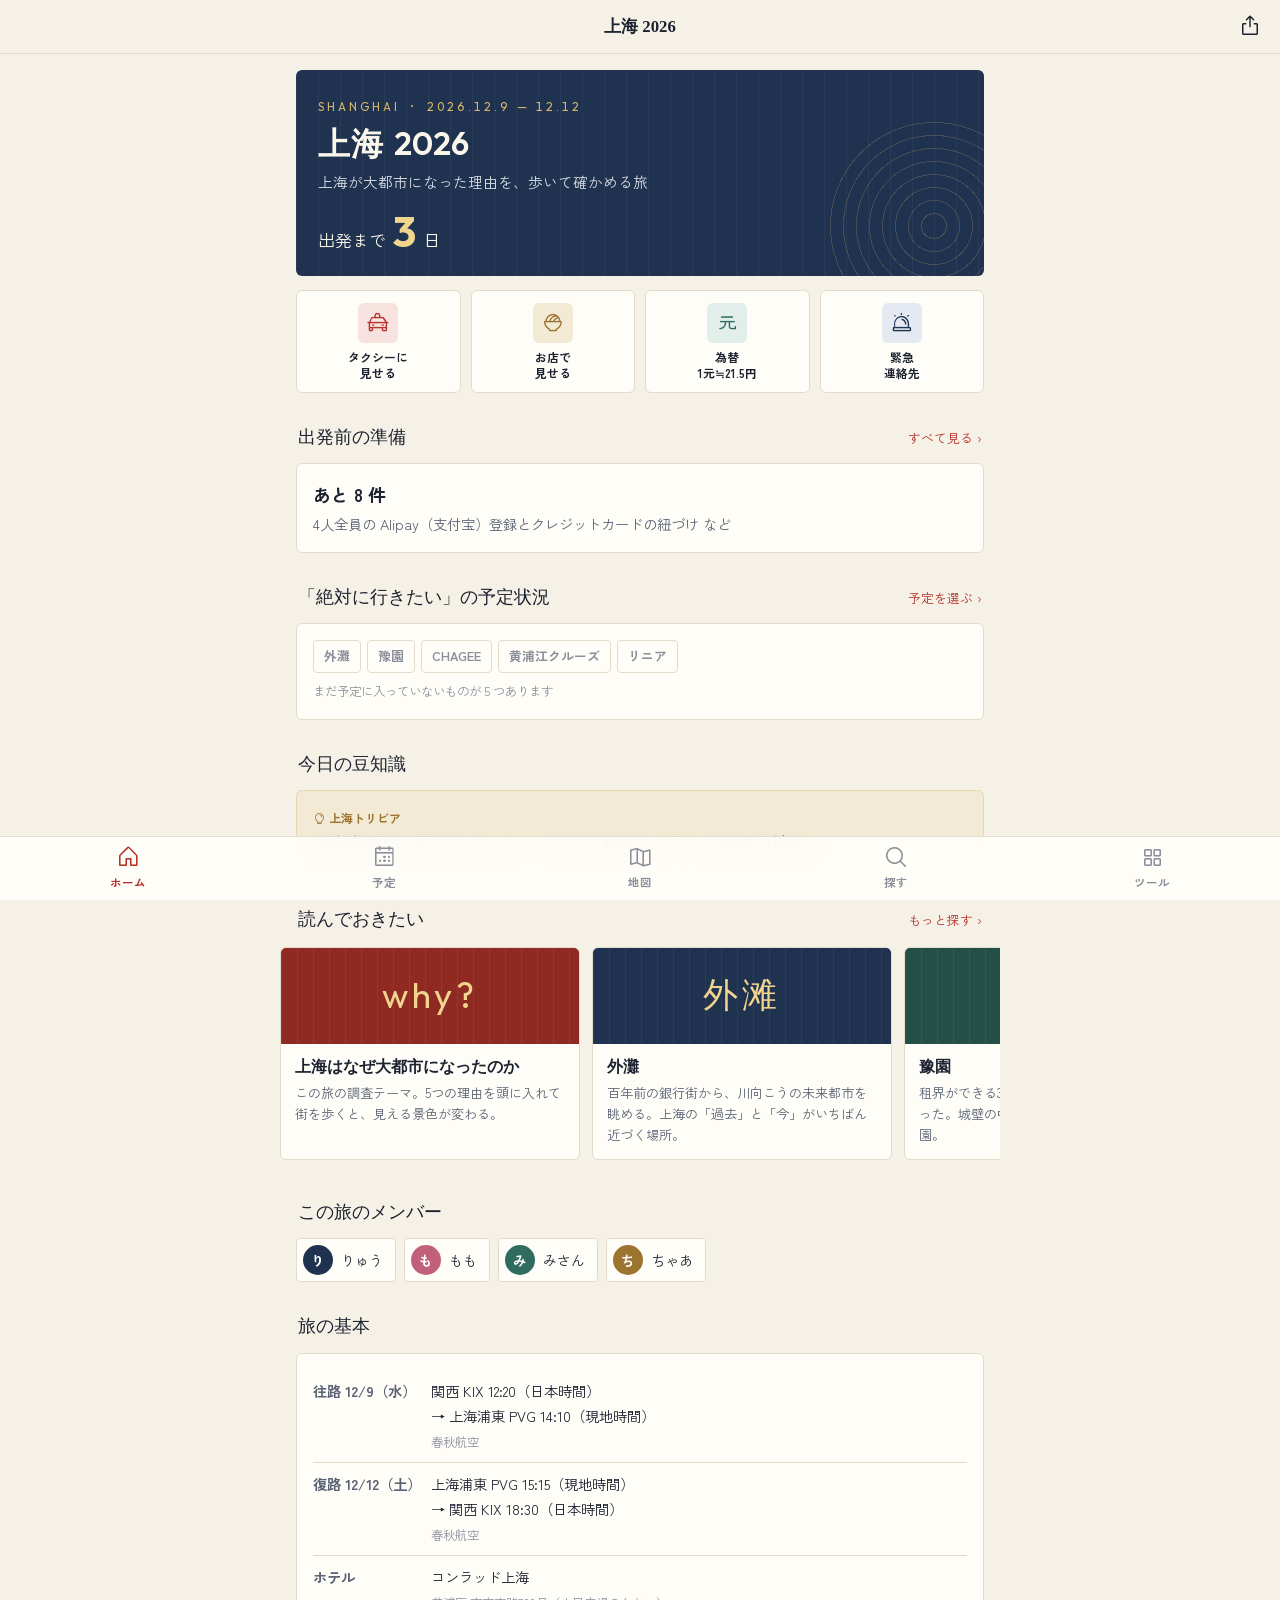
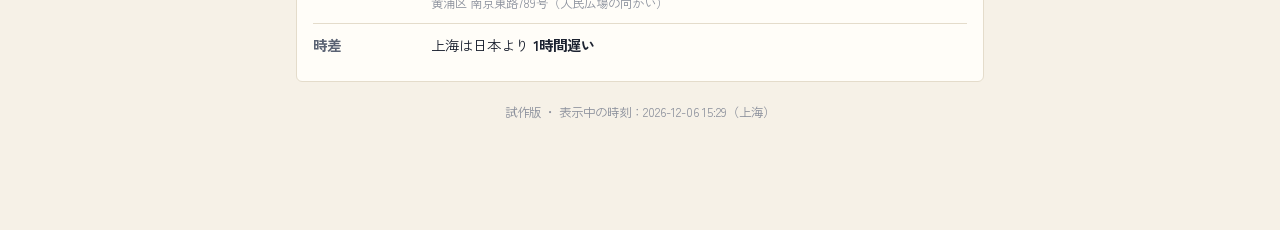
==== commit 300698d4: "記事の考え方に沿ってデザインを整理 - 数字・英字に Outfit、アイコンを絵文字から Phosphor に変更（どちらもサイト内に保存） - 角丸を 6px/4px に、影とグラデーションをなくし" ====
--- a/docs/index.html
+++ b/docs/index.html
@@ -13,6 +13,7 @@
   <link rel="icon" href="icons/icon.svg" type="image/svg+xml">
   <link rel="apple-touch-icon" href="icons/icon-180.png">
   <link rel="stylesheet" href="css/fonts.css">
+  <link rel="stylesheet" href="css/icons.css">
   <link rel="stylesheet" href="css/style.css">
 </head>
 <body>
--- a/docs/css/fonts.css
+++ b/docs/css/fonts.css
@@ -1940,3 +1940,57 @@
   src: url(../fonts/zen-121.woff2) format('woff2');
   unicode-range: U+0000-00FF, U+0131, U+0152-0153, U+02BB-02BC, U+02C6, U+02DA, U+02DC, U+0304, U+0308, U+0329, U+2000-206F, U+20AC, U+2122, U+2191, U+2193, U+2212, U+2215, U+FEFF, U+FFFD;
 }
+/* latin-ext */
+@font-face {
+  font-family: 'Outfit';
+  font-style: normal;
+  font-weight: 400;
+  font-display: swap;
+  src: url(../fonts/outfit-latin.woff2) format('woff2');
+  unicode-range: U+0100-02BA, U+02BD-02C5, U+02C7-02CC, U+02CE-02D7, U+02DD-02FF, U+0304, U+0308, U+0329, U+1D00-1DBF, U+1E00-1E9F, U+1EF2-1EFF, U+2020, U+20A0-20AB, U+20AD-20C4, U+2113, U+2C60-2C7F, U+A720-A7FF;
+}
+/* latin */
+@font-face {
+  font-family: 'Outfit';
+  font-style: normal;
+  font-weight: 400;
+  font-display: swap;
+  src: url(../fonts/outfit-latin-ext.woff2) format('woff2');
+  unicode-range: U+0000-00FF, U+0131, U+0152-0153, U+02BB-02BC, U+02C6, U+02DA, U+02DC, U+0304, U+0308, U+0329, U+2000-206F, U+20AC, U+2122, U+2191, U+2193, U+2212, U+2215, U+FEFF, U+FFFD;
+}
+/* latin-ext */
+@font-face {
+  font-family: 'Outfit';
+  font-style: normal;
+  font-weight: 600;
+  font-display: swap;
+  src: url(../fonts/outfit-latin.woff2) format('woff2');
+  unicode-range: U+0100-02BA, U+02BD-02C5, U+02C7-02CC, U+02CE-02D7, U+02DD-02FF, U+0304, U+0308, U+0329, U+1D00-1DBF, U+1E00-1E9F, U+1EF2-1EFF, U+2020, U+20A0-20AB, U+20AD-20C4, U+2113, U+2C60-2C7F, U+A720-A7FF;
+}
+/* latin */
+@font-face {
+  font-family: 'Outfit';
+  font-style: normal;
+  font-weight: 600;
+  font-display: swap;
+  src: url(../fonts/outfit-latin-ext.woff2) format('woff2');
+  unicode-range: U+0000-00FF, U+0131, U+0152-0153, U+02BB-02BC, U+02C6, U+02DA, U+02DC, U+0304, U+0308, U+0329, U+2000-206F, U+20AC, U+2122, U+2191, U+2193, U+2212, U+2215, U+FEFF, U+FFFD;
+}
+/* latin-ext */
+@font-face {
+  font-family: 'Outfit';
+  font-style: normal;
+  font-weight: 700;
+  font-display: swap;
+  src: url(../fonts/outfit-latin.woff2) format('woff2');
+  unicode-range: U+0100-02BA, U+02BD-02C5, U+02C7-02CC, U+02CE-02D7, U+02DD-02FF, U+0304, U+0308, U+0329, U+1D00-1DBF, U+1E00-1E9F, U+1EF2-1EFF, U+2020, U+20A0-20AB, U+20AD-20C4, U+2113, U+2C60-2C7F, U+A720-A7FF;
+}
+/* latin */
+@font-face {
+  font-family: 'Outfit';
+  font-style: normal;
+  font-weight: 700;
+  font-display: swap;
+  src: url(../fonts/outfit-latin-ext.woff2) format('woff2');
+  unicode-range: U+0000-00FF, U+0131, U+0152-0153, U+02BB-02BC, U+02C6, U+02DA, U+02DC, U+0304, U+0308, U+0329, U+2000-206F, U+20AC, U+2122, U+2191, U+2193, U+2212, U+2215, U+FEFF, U+FFFD;
+}
--- a/docs/css/icons.css
+++ b/docs/css/icons.css
@@ -0,0 +1,4623 @@
+@font-face {
+  font-family: "Phosphor";
+  src: url("../fonts/phosphor/Phosphor.woff2") format("woff2");
+  font-weight: normal;
+  font-style: normal;
+  font-display: block;
+}
+
+.ph {
+  /* use !important to prevent issues with browser extensions that change fonts */
+  font-family: "Phosphor" !important;
+  speak: never;
+  font-style: normal;
+  font-weight: normal;
+  font-variant: normal;
+  text-transform: none;
+  line-height: 1;
+
+  /* Enable Ligatures ================ */
+  letter-spacing: 0;
+  -webkit-font-feature-settings: "liga";
+  -moz-font-feature-settings: "liga=1";
+  -moz-font-feature-settings: "liga";
+  -ms-font-feature-settings: "liga" 1;
+  font-feature-settings: "liga";
+  -webkit-font-variant-ligatures: discretionary-ligatures;
+  font-variant-ligatures: discretionary-ligatures;
+
+  /* Better Font Rendering =========== */
+  -webkit-font-smoothing: antialiased;
+  -moz-osx-font-smoothing: grayscale;
+}
+
+.ph.ph-acorn:before {
+  content: "\eb9a";
+}
+.ph.ph-address-book:before {
+  content: "\e6f8";
+}
+.ph.ph-address-book-tabs:before {
+  content: "\ee4e";
+}
+.ph.ph-air-traffic-control:before {
+  content: "\ecd8";
+}
+.ph.ph-airplane:before {
+  content: "\e002";
+}
+.ph.ph-airplane-in-flight:before {
+  content: "\e4fe";
+}
+.ph.ph-airplane-landing:before {
+  content: "\e502";
+}
+.ph.ph-airplane-takeoff:before {
+  content: "\e504";
+}
+.ph.ph-airplane-taxiing:before {
+  content: "\e500";
+}
+.ph.ph-airplane-tilt:before {
+  content: "\e5d6";
+}
+.ph.ph-airplay:before {
+  content: "\e004";
+}
+.ph.ph-alarm:before {
+  content: "\e006";
+}
+.ph.ph-alien:before {
+  content: "\e8a6";
+}
+.ph.ph-align-bottom:before {
+  content: "\e506";
+}
+.ph.ph-align-bottom-simple:before {
+  content: "\eb0c";
+}
+.ph.ph-align-center-horizontal:before {
+  content: "\e50a";
+}
+.ph.ph-align-center-horizontal-simple:before {
+  content: "\eb0e";
+}
+.ph.ph-align-center-vertical:before {
+  content: "\e50c";
+}
+.ph.ph-align-center-vertical-simple:before {
+  content: "\eb10";
+}
+.ph.ph-align-left:before {
+  content: "\e50e";
+}
+.ph.ph-align-left-simple:before {
+  content: "\eaee";
+}
+.ph.ph-align-right:before {
+  content: "\e510";
+}
+.ph.ph-align-right-simple:before {
+  content: "\eb12";
+}
+.ph.ph-align-top:before {
+  content: "\e512";
+}
+.ph.ph-align-top-simple:before {
+  content: "\eb14";
+}
+.ph.ph-amazon-logo:before {
+  content: "\e96c";
+}
+.ph.ph-ambulance:before {
+  content: "\e572";
+}
+.ph.ph-anchor:before {
+  content: "\e514";
+}
+.ph.ph-anchor-simple:before {
+  content: "\e5d8";
+}
+.ph.ph-android-logo:before {
+  content: "\e008";
+}
+.ph.ph-angle:before {
+  content: "\e7bc";
+}
+.ph.ph-angular-logo:before {
+  content: "\eb80";
+}
+.ph.ph-aperture:before {
+  content: "\e00a";
+}
+.ph.ph-app-store-logo:before {
+  content: "\e974";
+}
+.ph.ph-app-window:before {
+  content: "\e5da";
+}
+.ph.ph-apple-logo:before {
+  content: "\e516";
+}
+.ph.ph-apple-podcasts-logo:before {
+  content: "\eb96";
+}
+.ph.ph-approximate-equals:before {
+  content: "\edaa";
+}
+.ph.ph-archive:before {
+  content: "\e00c";
+}
+.ph.ph-armchair:before {
+  content: "\e012";
+}
+.ph.ph-arrow-arc-left:before {
+  content: "\e014";
+}
+.ph.ph-arrow-arc-right:before {
+  content: "\e016";
+}
+.ph.ph-arrow-bend-double-up-left:before {
+  content: "\e03a";
+}
+.ph.ph-arrow-bend-double-up-right:before {
+  content: "\e03c";
+}
+.ph.ph-arrow-bend-down-left:before {
+  content: "\e018";
+}
+.ph.ph-arrow-bend-down-right:before {
+  content: "\e01a";
+}
+.ph.ph-arrow-bend-left-down:before {
+  content: "\e01c";
+}
+.ph.ph-arrow-bend-left-up:before {
+  content: "\e01e";
+}
+.ph.ph-arrow-bend-right-down:before {
+  content: "\e020";
+}
+.ph.ph-arrow-bend-right-up:before {
+  content: "\e022";
+}
+.ph.ph-arrow-bend-up-left:before {
+  content: "\e024";
+}
+.ph.ph-arrow-bend-up-right:before {
+  content: "\e026";
+}
+.ph.ph-arrow-circle-down:before {
+  content: "\e028";
+}
+.ph.ph-arrow-circle-down-left:before {
+  content: "\e02a";
+}
+.ph.ph-arrow-circle-down-right:before {
+  content: "\e02c";
+}
+.ph.ph-arrow-circle-left:before {
+  content: "\e05a";
+}
+.ph.ph-arrow-circle-right:before {
+  content: "\e02e";
+}
+.ph.ph-arrow-circle-up:before {
+  content: "\e030";
+}
+.ph.ph-arrow-circle-up-left:before {
+  content: "\e032";
+}
+.ph.ph-arrow-circle-up-right:before {
+  content: "\e034";
+}
+.ph.ph-arrow-clockwise:before {
+  content: "\e036";
+}
+.ph.ph-arrow-counter-clockwise:before {
+  content: "\e038";
+}
+.ph.ph-arrow-down:before {
+  content: "\e03e";
+}
+.ph.ph-arrow-down-left:before {
+  content: "\e040";
+}
+.ph.ph-arrow-down-right:before {
+  content: "\e042";
+}
+.ph.ph-arrow-elbow-down-left:before {
+  content: "\e044";
+}
+.ph.ph-arrow-elbow-down-right:before {
+  content: "\e046";
+}
+.ph.ph-arrow-elbow-left:before {
+  content: "\e048";
+}
+.ph.ph-arrow-elbow-left-down:before {
+  content: "\e04a";
+}
+.ph.ph-arrow-elbow-left-up:before {
+  content: "\e04c";
+}
+.ph.ph-arrow-elbow-right:before {
+  content: "\e04e";
+}
+.ph.ph-arrow-elbow-right-down:before {
+  content: "\e050";
+}
+.ph.ph-arrow-elbow-right-up:before {
+  content: "\e052";
+}
+.ph.ph-arrow-elbow-up-left:before {
+  content: "\e054";
+}
+.ph.ph-arrow-elbow-up-right:before {
+  content: "\e056";
+}
+.ph.ph-arrow-fat-down:before {
+  content: "\e518";
+}
+.ph.ph-arrow-fat-left:before {
+  content: "\e51a";
+}
+.ph.ph-arrow-fat-line-down:before {
+  content: "\e51c";
+}
+.ph.ph-arrow-fat-line-left:before {
+  content: "\e51e";
+}
+.ph.ph-arrow-fat-line-right:before {
+  content: "\e520";
+}
+.ph.ph-arrow-fat-line-up:before {
+  content: "\e522";
+}
+.ph.ph-arrow-fat-lines-down:before {
+  content: "\e524";
+}
+.ph.ph-arrow-fat-lines-left:before {
+  content: "\e526";
+}
+.ph.ph-arrow-fat-lines-right:before {
+  content: "\e528";
+}
+.ph.ph-arrow-fat-lines-up:before {
+  content: "\e52a";
+}
+.ph.ph-arrow-fat-right:before {
+  content: "\e52c";
+}
+.ph.ph-arrow-fat-up:before {
+  content: "\e52e";
+}
+.ph.ph-arrow-left:before {
+  content: "\e058";
+}
+.ph.ph-arrow-line-down:before {
+  content: "\e05c";
+}
+.ph.ph-arrow-line-down-left:before {
+  content: "\e05e";
+}
+.ph.ph-arrow-line-down-right:before {
+  content: "\e060";
+}
+.ph.ph-arrow-line-left:before {
+  content: "\e062";
+}
+.ph.ph-arrow-line-right:before {
+  content: "\e064";
+}
+.ph.ph-arrow-line-up:before {
+  content: "\e066";
+}
+.ph.ph-arrow-line-up-left:before {
+  content: "\e068";
+}
+.ph.ph-arrow-line-up-right:before {
+  content: "\e06a";
+}
+.ph.ph-arrow-right:before {
+  content: "\e06c";
+}
+.ph.ph-arrow-square-down:before {
+  content: "\e06e";
+}
+.ph.ph-arrow-square-down-left:before {
+  content: "\e070";
+}
+.ph.ph-arrow-square-down-right:before {
+  content: "\e072";
+}
+.ph.ph-arrow-square-in:before {
+  content: "\e5dc";
+}
+.ph.ph-arrow-square-left:before {
+  content: "\e074";
+}
+.ph.ph-arrow-square-out:before {
+  content: "\e5de";
+}
+.ph.ph-arrow-square-right:before {
+  content: "\e076";
+}
+.ph.ph-arrow-square-up:before {
+  content: "\e078";
+}
+.ph.ph-arrow-square-up-left:before {
+  content: "\e07a";
+}
+.ph.ph-arrow-square-up-right:before {
+  content: "\e07c";
+}
+.ph.ph-arrow-u-down-left:before {
+  content: "\e07e";
+}
+.ph.ph-arrow-u-down-right:before {
+  content: "\e080";
+}
+.ph.ph-arrow-u-left-down:before {
+  content: "\e082";
+}
+.ph.ph-arrow-u-left-up:before {
+  content: "\e084";
+}
+.ph.ph-arrow-u-right-down:before {
+  content: "\e086";
+}
+.ph.ph-arrow-u-right-up:before {
+  content: "\e088";
+}
+.ph.ph-arrow-u-up-left:before {
+  content: "\e08a";
+}
+.ph.ph-arrow-u-up-right:before {
+  content: "\e08c";
+}
+.ph.ph-arrow-up:before {
+  content: "\e08e";
+}
+.ph.ph-arrow-up-left:before {
+  content: "\e090";
+}
+.ph.ph-arrow-up-right:before {
+  content: "\e092";
+}
+.ph.ph-arrows-clockwise:before {
+  content: "\e094";
+}
+.ph.ph-arrows-counter-clockwise:before {
+  content: "\e096";
+}
+.ph.ph-arrows-down-up:before {
+  content: "\e098";
+}
+.ph.ph-arrows-horizontal:before {
+  content: "\eb06";
+}
+.ph.ph-arrows-in:before {
+  content: "\e09a";
+}
+.ph.ph-arrows-in-cardinal:before {
+  content: "\e09c";
+}
+.ph.ph-arrows-in-line-horizontal:before {
+  content: "\e530";
+}
+.ph.ph-arrows-in-line-vertical:before {
+  content: "\e532";
+}
+.ph.ph-arrows-in-simple:before {
+  content: "\e09e";
+}
+.ph.ph-arrows-left-right:before {
+  content: "\e0a0";
+}
+.ph.ph-arrows-merge:before {
+  content: "\ed3e";
+}
+.ph.ph-arrows-out:before {
+  content: "\e0a2";
+}
+.ph.ph-arrows-out-cardinal:before {
+  content: "\e0a4";
+}
+.ph.ph-arrows-out-line-horizontal:before {
+  content: "\e534";
+}
+.ph.ph-arrows-out-line-vertical:before {
+  content: "\e536";
+}
+.ph.ph-arrows-out-simple:before {
+  content: "\e0a6";
+}
+.ph.ph-arrows-split:before {
+  content: "\ed3c";
+}
+.ph.ph-arrows-vertical:before {
+  content: "\eb04";
+}
+.ph.ph-article:before {
+  content: "\e0a8";
+}
+.ph.ph-article-medium:before {
+  content: "\e5e0";
+}
+.ph.ph-article-ny-times:before {
+  content: "\e5e2";
+}
+.ph.ph-asclepius:before {
+  content: "\ee34";
+}
+.ph.ph-caduceus:before {
+  content: "\ee34";
+}
+.ph.ph-asterisk:before {
+  content: "\e0aa";
+}
+.ph.ph-asterisk-simple:before {
+  content: "\e832";
+}
+.ph.ph-at:before {
+  content: "\e0ac";
+}
+.ph.ph-atom:before {
+  content: "\e5e4";
+}
+.ph.ph-avocado:before {
+  content: "\ee04";
+}
+.ph.ph-axe:before {
+  content: "\e9fc";
+}
+.ph.ph-baby:before {
+  content: "\e774";
+}
+.ph.ph-baby-carriage:before {
+  content: "\e818";
+}
+.ph.ph-backpack:before {
+  content: "\e922";
+}
+.ph.ph-backspace:before {
+  content: "\e0ae";
+}
+.ph.ph-bag:before {
+  content: "\e0b0";
+}
+.ph.ph-bag-simple:before {
+  content: "\e5e6";
+}
+.ph.ph-balloon:before {
+  content: "\e76c";
+}
+.ph.ph-bandaids:before {
+  content: "\e0b2";
+}
+.ph.ph-bank:before {
+  content: "\e0b4";
+}
+.ph.ph-barbell:before {
+  content: "\e0b6";
+}
+.ph.ph-barcode:before {
+  content: "\e0b8";
+}
+.ph.ph-barn:before {
+  content: "\ec72";
+}
+.ph.ph-barricade:before {
+  content: "\e948";
+}
+.ph.ph-baseball:before {
+  content: "\e71a";
+}
+.ph.ph-baseball-cap:before {
+  content: "\ea28";
+}
+.ph.ph-baseball-helmet:before {
+  content: "\ee4a";
+}
+.ph.ph-basket:before {
+  content: "\e964";
+}
+.ph.ph-basketball:before {
+  content: "\e724";
+}
+.ph.ph-bathtub:before {
+  content: "\e81e";
+}
+.ph.ph-battery-charging:before {
+  content: "\e0ba";
+}
+.ph.ph-battery-charging-vertical:before {
+  content: "\e0bc";
+}
+.ph.ph-battery-empty:before {
+  content: "\e0be";
+}
+.ph.ph-battery-full:before {
+  content: "\e0c0";
+}
+.ph.ph-battery-high:before {
+  content: "\e0c2";
+}
+.ph.ph-battery-low:before {
+  content: "\e0c4";
+}
+.ph.ph-battery-medium:before {
+  content: "\e0c6";
+}
+.ph.ph-battery-plus:before {
+  content: "\e808";
+}
+.ph.ph-battery-plus-vertical:before {
+  content: "\ec50";
+}
+.ph.ph-battery-vertical-empty:before {
+  content: "\e7c6";
+}
+.ph.ph-battery-vertical-full:before {
+  content: "\e7c4";
+}
+.ph.ph-battery-vertical-high:before {
+  content: "\e7c2";
+}
+.ph.ph-battery-vertical-low:before {
+  content: "\e7be";
+}
+.ph.ph-battery-vertical-medium:before {
+  content: "\e7c0";
+}
+.ph.ph-battery-warning:before {
+  content: "\e0c8";
+}
+.ph.ph-battery-warning-vertical:before {
+  content: "\e0ca";
+}
+.ph.ph-beach-ball:before {
+  content: "\ed24";
+}
+.ph.ph-beanie:before {
+  content: "\ea2a";
+}
+.ph.ph-bed:before {
+  content: "\e0cc";
+}
+.ph.ph-beer-bottle:before {
+  content: "\e7b0";
+}
+.ph.ph-beer-stein:before {
+  content: "\eb62";
+}
+.ph.ph-behance-logo:before {
+  content: "\e7f4";
+}
+.ph.ph-bell:before {
+  content: "\e0ce";
+}
+.ph.ph-bell-ringing:before {
+  content: "\e5e8";
+}
+.ph.ph-bell-simple:before {
+  content: "\e0d0";
+}
+.ph.ph-bell-simple-ringing:before {
+  content: "\e5ea";
+}
+.ph.ph-bell-simple-slash:before {
+  content: "\e0d2";
+}
+.ph.ph-bell-simple-z:before {
+  content: "\e5ec";
+}
+.ph.ph-bell-slash:before {
+  content: "\e0d4";
+}
+.ph.ph-bell-z:before {
+  content: "\e5ee";
+}
+.ph.ph-belt:before {
+  content: "\ea2c";
+}
+.ph.ph-bezier-curve:before {
+  content: "\eb00";
+}
+.ph.ph-bicycle:before {
+  content: "\e0d6";
+}
+.ph.ph-binary:before {
+  content: "\ee60";
+}
+.ph.ph-binoculars:before {
+  content: "\ea64";
+}
+.ph.ph-biohazard:before {
+  content: "\e9e0";
+}
+.ph.ph-bird:before {
+  content: "\e72c";
+}
+.ph.ph-blueprint:before {
+  content: "\eda0";
+}
+.ph.ph-bluetooth:before {
+  content: "\e0da";
+}
+.ph.ph-bluetooth-connected:before {
+  content: "\e0dc";
+}
+.ph.ph-bluetooth-slash:before {
+  content: "\e0de";
+}
+.ph.ph-bluetooth-x:before {
+  content: "\e0e0";
+}
+.ph.ph-boat:before {
+  content: "\e786";
+}
+.ph.ph-bomb:before {
+  content: "\ee0a";
+}
+.ph.ph-bone:before {
+  content: "\e7f2";
+}
+.ph.ph-book:before {
+  content: "\e0e2";
+}
+.ph.ph-book-bookmark:before {
+  content: "\e0e4";
+}
+.ph.ph-book-open:before {
+  content: "\e0e6";
+}
+.ph.ph-book-open-text:before {
+  content: "\e8f2";
+}
+.ph.ph-book-open-user:before {
+  content: "\ede0";
+}
+.ph.ph-bookmark:before {
+  content: "\e0e8";
+}
+.ph.ph-bookmark-simple:before {
+  content: "\e0ea";
+}
+.ph.ph-bookmarks:before {
+  content: "\e0ec";
+}
+.ph.ph-bookmarks-simple:before {
+  content: "\e5f0";
+}
+.ph.ph-books:before {
+  content: "\e758";
+}
+.ph.ph-boot:before {
+  content: "\ecca";
+}
+.ph.ph-boules:before {
+  content: "\e722";
+}
+.ph.ph-bounding-box:before {
+  content: "\e6ce";
+}
+.ph.ph-bowl-food:before {
+  content: "\eaa4";
+}
+.ph.ph-bowl-steam:before {
+  content: "\e8e4";
+}
+.ph.ph-bowling-ball:before {
+  content: "\ea34";
+}
+.ph.ph-box-arrow-down:before {
+  content: "\e00e";
+}
+.ph.ph-archive-box:before {
+  content: "\e00e";
+}
+.ph.ph-box-arrow-up:before {
+  content: "\ee54";
+}
+.ph.ph-boxing-glove:before {
+  content: "\ea36";
+}
+.ph.ph-brackets-angle:before {
+  content: "\e862";
+}
+.ph.ph-brackets-curly:before {
+  content: "\e860";
+}
+.ph.ph-brackets-round:before {
+  content: "\e864";
+}
+.ph.ph-brackets-square:before {
+  content: "\e85e";
+}
+.ph.ph-brain:before {
+  content: "\e74e";
+}
+.ph.ph-brandy:before {
+  content: "\e6b4";
+}
+.ph.ph-bread:before {
+  content: "\e81c";
+}
+.ph.ph-bridge:before {
+  content: "\ea68";
+}
+.ph.ph-briefcase:before {
+  content: "\e0ee";
+}
+.ph.ph-briefcase-metal:before {
+  content: "\e5f2";
+}
+.ph.ph-broadcast:before {
+  content: "\e0f2";
+}
+.ph.ph-broom:before {
+  content: "\ec54";
+}
+.ph.ph-browser:before {
+  content: "\e0f4";
+}
+.ph.ph-browsers:before {
+  content: "\e0f6";
+}
+.ph.ph-bug:before {
+  content: "\e5f4";
+}
+.ph.ph-bug-beetle:before {
+  content: "\e5f6";
+}
+.ph.ph-bug-droid:before {
+  content: "\e5f8";
+}
+.ph.ph-building:before {
+  content: "\e100";
+}
+.ph.ph-building-apartment:before {
+  content: "\e0fe";
+}
+.ph.ph-building-office:before {
+  content: "\e0ff";
+}
+.ph.ph-buildings:before {
+  content: "\e102";
+}
+.ph.ph-bulldozer:before {
+  content: "\ec6c";
+}
+.ph.ph-bus:before {
+  content: "\e106";
+}
+.ph.ph-butterfly:before {
+  content: "\ea6e";
+}
+.ph.ph-cable-car:before {
+  content: "\e49c";
+}
+.ph.ph-cactus:before {
+  content: "\e918";
+}
+.ph.ph-cake:before {
+  content: "\e780";
+}
+.ph.ph-calculator:before {
+  content: "\e538";
+}
+.ph.ph-calendar:before {
+  content: "\e108";
+}
+.ph.ph-calendar-blank:before {
+  content: "\e10a";
+}
+.ph.ph-calendar-check:before {
+  content: "\e712";
+}
+.ph.ph-calendar-dot:before {
+  content: "\e7b2";
+}
+.ph.ph-calendar-dots:before {
+  content: "\e7b4";
+}
+.ph.ph-calendar-heart:before {
+  content: "\e8b0";
+}
+.ph.ph-calendar-minus:before {
+  content: "\ea14";
+}
+.ph.ph-calendar-plus:before {
+  content: "\e714";
+}
+.ph.ph-calendar-slash:before {
+  content: "\ea12";
+}
+.ph.ph-calendar-star:before {
+  content: "\e8b2";
+}
+.ph.ph-calendar-x:before {
+  content: "\e10c";
+}
+.ph.ph-call-bell:before {
+  content: "\e7de";
+}
+.ph.ph-camera:before {
+  content: "\e10e";
+}
+.ph.ph-camera-plus:before {
+  content: "\ec58";
+}
+.ph.ph-camera-rotate:before {
+  content: "\e7a4";
+}
+.ph.ph-camera-slash:before {
+  content: "\e110";
+}
+.ph.ph-campfire:before {
+  content: "\e9d8";
+}
+.ph.ph-car:before {
+  content: "\e112";
+}
+.ph.ph-car-battery:before {
+  content: "\ee30";
+}
+.ph.ph-car-profile:before {
+  content: "\e8cc";
+}
+.ph.ph-car-simple:before {
+  content: "\e114";
+}
+.ph.ph-cardholder:before {
+  content: "\e5fa";
+}
+.ph.ph-cards:before {
+  content: "\e0f8";
+}
+.ph.ph-cards-three:before {
+  content: "\ee50";
+}
+.ph.ph-caret-circle-double-down:before {
+  content: "\e116";
+}
+.ph.ph-caret-circle-double-left:before {
+  content: "\e118";
+}
+.ph.ph-caret-circle-double-right:before {
+  content: "\e11a";
+}
+.ph.ph-caret-circle-double-up:before {
+  content: "\e11c";
+}
+.ph.ph-caret-circle-down:before {
+  content: "\e11e";
+}
+.ph.ph-caret-circle-left:before {
+  content: "\e120";
+}
+.ph.ph-caret-circle-right:before {
+  content: "\e122";
+}
+.ph.ph-caret-circle-up:before {
+  content: "\e124";
+}
+.ph.ph-caret-circle-up-down:before {
+  content: "\e13e";
+}
+.ph.ph-caret-double-down:before {
+  content: "\e126";
+}
+.ph.ph-caret-double-left:before {
+  content: "\e128";
+}
+.ph.ph-caret-double-right:before {
+  content: "\e12a";
+}
+.ph.ph-caret-double-up:before {
+  content: "\e12c";
+}
+.ph.ph-caret-down:before {
+  content: "\e136";
+}
+.ph.ph-caret-left:before {
+  content: "\e138";
+}
+.ph.ph-caret-line-down:before {
+  content: "\e134";
+}
+.ph.ph-caret-line-left:before {
+  content: "\e132";
+}
+.ph.ph-caret-line-right:before {
+  content: "\e130";
+}
+.ph.ph-caret-line-up:before {
+  content: "\e12e";
+}
+.ph.ph-caret-right:before {
+  content: "\e13a";
+}
+.ph.ph-caret-up:before {
+  content: "\e13c";
+}
+.ph.ph-caret-up-down:before {
+  content: "\e140";
+}
+.ph.ph-carrot:before {
+  content: "\ed38";
+}
+.ph.ph-cash-register:before {
+  content: "\ed80";
+}
+.ph.ph-cassette-tape:before {
+  content: "\ed2e";
+}
+.ph.ph-castle-turret:before {
+  content: "\e9d0";
+}
+.ph.ph-cat:before {
+  content: "\e748";
+}
+.ph.ph-cell-signal-full:before {
+  content: "\e142";
+}
+.ph.ph-cell-signal-high:before {
+  content: "\e144";
+}
+.ph.ph-cell-signal-low:before {
+  content: "\e146";
+}
+.ph.ph-cell-signal-medium:before {
+  content: "\e148";
+}
+.ph.ph-cell-signal-none:before {
+  content: "\e14a";
+}
+.ph.ph-cell-signal-slash:before {
+  content: "\e14c";
+}
+.ph.ph-cell-signal-x:before {
+  content: "\e14e";
+}
+.ph.ph-cell-tower:before {
+  content: "\ebaa";
+}
+.ph.ph-certificate:before {
+  content: "\e766";
+}
+.ph.ph-chair:before {
+  content: "\e950";
+}
+.ph.ph-chalkboard:before {
+  content: "\e5fc";
+}
+.ph.ph-chalkboard-simple:before {
+  content: "\e5fe";
+}
+.ph.ph-chalkboard-teacher:before {
+  content: "\e600";
+}
+.ph.ph-champagne:before {
+  content: "\eaca";
+}
+.ph.ph-charging-station:before {
+  content: "\e8d0";
+}
+.ph.ph-chart-bar:before {
+  content: "\e150";
+}
+.ph.ph-chart-bar-horizontal:before {
+  content: "\e152";
+}
+.ph.ph-chart-donut:before {
+  content: "\eaa6";
+}
+.ph.ph-chart-line:before {
+  content: "\e154";
+}
+.ph.ph-chart-line-down:before {
+  content: "\e8b6";
+}
+.ph.ph-chart-line-up:before {
+  content: "\e156";
+}
+.ph.ph-chart-pie:before {
+  content: "\e158";
+}
+.ph.ph-chart-pie-slice:before {
+  content: "\e15a";
+}
+.ph.ph-chart-polar:before {
+  content: "\eaa8";
+}
+.ph.ph-chart-scatter:before {
+  content: "\eaac";
+}
+.ph.ph-chat:before {
+  content: "\e15c";
+}
+.ph.ph-chat-centered:before {
+  content: "\e160";
+}
+.ph.ph-chat-centered-dots:before {
+  content: "\e164";
+}
+.ph.ph-chat-centered-slash:before {
+  content: "\e162";
+}
+.ph.ph-chat-centered-text:before {
+  content: "\e166";
+}
+.ph.ph-chat-circle:before {
+  content: "\e168";
+}
+.ph.ph-chat-circle-dots:before {
+  content: "\e16c";
+}
+.ph.ph-chat-circle-slash:before {
+  content: "\e16a";
+}
+.ph.ph-chat-circle-text:before {
+  content: "\e16e";
+}
+.ph.ph-chat-dots:before {
+  content: "\e170";
+}
+.ph.ph-chat-slash:before {
+  content: "\e15e";
+}
+.ph.ph-chat-teardrop:before {
+  content: "\e172";
+}
+.ph.ph-chat-teardrop-dots:before {
+  content: "\e176";
+}
+.ph.ph-chat-teardrop-slash:before {
+  content: "\e174";
+}
+.ph.ph-chat-teardrop-text:before {
+  content: "\e178";
+}
+.ph.ph-chat-text:before {
+  content: "\e17a";
+}
+.ph.ph-chats:before {
+  content: "\e17c";
+}
+.ph.ph-chats-circle:before {
+  content: "\e17e";
+}
+.ph.ph-chats-teardrop:before {
+  content: "\e180";
+}
+.ph.ph-check:before {
+  content: "\e182";
+}
+.ph.ph-check-circle:before {
+  content: "\e184";
+}
+.ph.ph-check-fat:before {
+  content: "\eba6";
+}
+.ph.ph-check-square:before {
+  content: "\e186";
+}
+.ph.ph-check-square-offset:before {
+  content: "\e188";
+}
+.ph.ph-checkerboard:before {
+  content: "\e8c4";
+}
+.ph.ph-checks:before {
+  content: "\e53a";
+}
+.ph.ph-cheers:before {
+  content: "\ea4a";
+}
+.ph.ph-cheese:before {
+  content: "\e9fe";
+}
+.ph.ph-chef-hat:before {
+  content: "\ed8e";
+}
+.ph.ph-cherries:before {
+  content: "\e830";
+}
+.ph.ph-church:before {
+  content: "\ecea";
+}
+.ph.ph-cigarette:before {
+  content: "\ed90";
+}
+.ph.ph-cigarette-slash:before {
+  content: "\ed92";
+}
+.ph.ph-circle:before {
+  content: "\e18a";
+}
+.ph.ph-circle-dashed:before {
+  content: "\e602";
+}
+.ph.ph-circle-half:before {
+  content: "\e18c";
+}
+.ph.ph-circle-half-tilt:before {
+  content: "\e18e";
+}
+.ph.ph-circle-notch:before {
+  content: "\eb44";
+}
+.ph.ph-circles-four:before {
+  content: "\e190";
+}
+.ph.ph-circles-three:before {
+  content: "\e192";
+}
+.ph.ph-circles-three-plus:before {
+  content: "\e194";
+}
+.ph.ph-circuitry:before {
+  content: "\e9c2";
+}
+.ph.ph-city:before {
+  content: "\ea6a";
+}
+.ph.ph-clipboard:before {
+  content: "\e196";
+}
+.ph.ph-clipboard-text:before {
+  content: "\e198";
+}
+.ph.ph-clock:before {
+  content: "\e19a";
+}
+.ph.ph-clock-afternoon:before {
+  content: "\e19c";
+}
+.ph.ph-clock-clockwise:before {
+  content: "\e19e";
+}
+.ph.ph-clock-countdown:before {
+  content: "\ed2c";
+}
+.ph.ph-clock-counter-clockwise:before {
+  content: "\e1a0";
+}
+.ph.ph-clock-user:before {
+  content: "\edec";
+}
+.ph.ph-closed-captioning:before {
+  content: "\e1a4";
+}
+.ph.ph-cloud:before {
+  content: "\e1aa";
+}
+.ph.ph-cloud-arrow-down:before {
+  content: "\e1ac";
+}
+.ph.ph-cloud-arrow-up:before {
+  content: "\e1ae";
+}
+.ph.ph-cloud-check:before {
+  content: "\e1b0";
+}
+.ph.ph-cloud-fog:before {
+  content: "\e53c";
+}
+.ph.ph-cloud-lightning:before {
+  content: "\e1b2";
+}
+.ph.ph-cloud-moon:before {
+  content: "\e53e";
+}
+.ph.ph-cloud-rain:before {
+  content: "\e1b4";
+}
+.ph.ph-cloud-slash:before {
+  content: "\e1b6";
+}
+.ph.ph-cloud-snow:before {
+  content: "\e1b8";
+}
+.ph.ph-cloud-sun:before {
+  content: "\e540";
+}
+.ph.ph-cloud-warning:before {
+  content: "\ea98";
+}
+.ph.ph-cloud-x:before {
+  content: "\ea96";
+}
+.ph.ph-clover:before {
+  content: "\edc8";
+}
+.ph.ph-club:before {
+  content: "\e1ba";
+}
+.ph.ph-coat-hanger:before {
+  content: "\e7fe";
+}
+.ph.ph-coda-logo:before {
+  content: "\e7ce";
+}
+.ph.ph-code:before {
+  content: "\e1bc";
+}
+.ph.ph-code-block:before {
+  content: "\eafe";
+}
+.ph.ph-code-simple:before {
+  content: "\e1be";
+}
+.ph.ph-codepen-logo:before {
+  content: "\e978";
+}
+.ph.ph-codesandbox-logo:before {
+  content: "\ea06";
+}
+.ph.ph-coffee:before {
+  content: "\e1c2";
+}
+.ph.ph-coffee-bean:before {
+  content: "\e1c0";
+}
+.ph.ph-coin:before {
+  content: "\e60e";
+}
+.ph.ph-coin-vertical:before {
+  content: "\eb48";
+}
+.ph.ph-coins:before {
+  content: "\e78e";
+}
+.ph.ph-columns:before {
+  content: "\e546";
+}
+.ph.ph-columns-plus-left:before {
+  content: "\e544";
+}
+.ph.ph-columns-plus-right:before {
+  content: "\e542";
+}
+.ph.ph-command:before {
+  content: "\e1c4";
+}
+.ph.ph-compass:before {
+  content: "\e1c8";
+}
+.ph.ph-compass-rose:before {
+  content: "\e1c6";
+}
+.ph.ph-compass-tool:before {
+  content: "\ea0e";
+}
+.ph.ph-computer-tower:before {
+  content: "\e548";
+}
+.ph.ph-confetti:before {
+  content: "\e81a";
+}
+.ph.ph-contactless-payment:before {
+  content: "\ed42";
+}
+.ph.ph-control:before {
+  content: "\eca6";
+}
+.ph.ph-cookie:before {
+  content: "\e6ca";
+}
+.ph.ph-cooking-pot:before {
+  content: "\e764";
+}
+.ph.ph-copy:before {
+  content: "\e1ca";
+}
+.ph.ph-copy-simple:before {
+  content: "\e1cc";
+}
+.ph.ph-copyleft:before {
+  content: "\e86a";
+}
+.ph.ph-copyright:before {
+  content: "\e54a";
+}
+.ph.ph-corners-in:before {
+  content: "\e1ce";
+}
+.ph.ph-corners-out:before {
+  content: "\e1d0";
+}
+.ph.ph-couch:before {
+  content: "\e7f6";
+}
+.ph.ph-court-basketball:before {
+  content: "\ee36";
+}
+.ph.ph-cow:before {
+  content: "\eabe";
+}
+.ph.ph-cowboy-hat:before {
+  content: "\ed12";
+}
+.ph.ph-cpu:before {
+  content: "\e610";
+}
+.ph.ph-crane:before {
+  content: "\ed48";
+}
+.ph.ph-crane-tower:before {
+  content: "\ed49";
+}
+.ph.ph-credit-card:before {
+  content: "\e1d2";
+}
+.ph.ph-cricket:before {
+  content: "\ee12";
+}
+.ph.ph-crop:before {
+  content: "\e1d4";
+}
+.ph.ph-cross:before {
+  content: "\e8a0";
+}
+.ph.ph-crosshair:before {
+  content: "\e1d6";
+}
+.ph.ph-crosshair-simple:before {
+  content: "\e1d8";
+}
+.ph.ph-crown:before {
+  content: "\e614";
+}
+.ph.ph-crown-cross:before {
+  content: "\ee5e";
+}
+.ph.ph-crown-simple:before {
+  content: "\e616";
+}
+.ph.ph-cube:before {
+  content: "\e1da";
+}
+.ph.ph-cube-focus:before {
+  content: "\ed0a";
+}
+.ph.ph-cube-transparent:before {
+  content: "\ec7c";
+}
+.ph.ph-currency-btc:before {
+  content: "\e618";
+}
+.ph.ph-currency-circle-dollar:before {
+  content: "\e54c";
+}
+.ph.ph-currency-cny:before {
+  content: "\e54e";
+}
+.ph.ph-currency-dollar:before {
+  content: "\e550";
+}
+.ph.ph-currency-dollar-simple:before {
+  content: "\e552";
+}
+.ph.ph-currency-eth:before {
+  content: "\eada";
+}
+.ph.ph-currency-eur:before {
+  content: "\e554";
+}
+.ph.ph-currency-gbp:before {
+  content: "\e556";
+}
+.ph.ph-currency-inr:before {
+  content: "\e558";
+}
+.ph.ph-currency-jpy:before {
+  content: "\e55a";
+}
+.ph.ph-currency-krw:before {
+  content: "\e55c";
+}
+.ph.ph-currency-kzt:before {
+  content: "\ec4c";
+}
+.ph.ph-currency-ngn:before {
+  content: "\eb52";
+}
+.ph.ph-currency-rub:before {
+  content: "\e55e";
+}
+.ph.ph-cursor:before {
+  content: "\e1dc";
+}
+.ph.ph-cursor-click:before {
+  content: "\e7c8";
+}
+.ph.ph-cursor-text:before {
+  content: "\e7d8";
+}
+.ph.ph-cylinder:before {
+  content: "\e8fc";
+}
+.ph.ph-database:before {
+  content: "\e1de";
+}
+.ph.ph-desk:before {
+  content: "\ed16";
+}
+.ph.ph-desktop:before {
+  content: "\e560";
+}
+.ph.ph-desktop-tower:before {
+  content: "\e562";
+}
+.ph.ph-detective:before {
+  content: "\e83e";
+}
+.ph.ph-dev-to-logo:before {
+  content: "\ed0e";
+}
+.ph.ph-device-mobile:before {
+  content: "\e1e0";
+}
+.ph.ph-device-mobile-camera:before {
+  content: "\e1e2";
+}
+.ph.ph-device-mobile-slash:before {
+  content: "\ee46";
+}
+.ph.ph-device-mobile-speaker:before {
+  content: "\e1e4";
+}
+.ph.ph-device-rotate:before {
+  content: "\edf2";
+}
+.ph.ph-device-tablet:before {
+  content: "\e1e6";
+}
+.ph.ph-device-tablet-camera:before {
+  content: "\e1e8";
+}
+.ph.ph-device-tablet-speaker:before {
+  content: "\e1ea";
+}
+.ph.ph-devices:before {
+  content: "\eba4";
+}
+.ph.ph-diamond:before {
+  content: "\e1ec";
+}
+.ph.ph-diamonds-four:before {
+  content: "\e8f4";
+}
+.ph.ph-dice-five:before {
+  content: "\e1ee";
+}
+.ph.ph-dice-four:before {
+  content: "\e1f0";
+}
+.ph.ph-dice-one:before {
+  content: "\e1f2";
+}
+.ph.ph-dice-six:before {
+  content: "\e1f4";
+}
+.ph.ph-dice-three:before {
+  content: "\e1f6";
+}
+.ph.ph-dice-two:before {
+  content: "\e1f8";
+}
+.ph.ph-disc:before {
+  content: "\e564";
+}
+.ph.ph-disco-ball:before {
+  content: "\ed98";
+}
+.ph.ph-discord-logo:before {
+  content: "\e61a";
+}
+.ph.ph-divide:before {
+  content: "\e1fa";
+}
+.ph.ph-dna:before {
+  content: "\e924";
+}
+.ph.ph-dog:before {
+  content: "\e74a";
+}
+.ph.ph-door:before {
+  content: "\e61c";
+}
+.ph.ph-door-open:before {
+  content: "\e7e6";
+}
+.ph.ph-dot:before {
+  content: "\ecde";
+}
+.ph.ph-dot-outline:before {
+  content: "\ece0";
+}
+.ph.ph-dots-nine:before {
+  content: "\e1fc";
+}
+.ph.ph-dots-six:before {
+  content: "\e794";
+}
+.ph.ph-dots-six-vertical:before {
+  content: "\eae2";
+}
+.ph.ph-dots-three:before {
+  content: "\e1fe";
+}
+.ph.ph-dots-three-circle:before {
+  content: "\e200";
+}
+.ph.ph-dots-three-circle-vertical:before {
+  content: "\e202";
+}
+.ph.ph-dots-three-outline:before {
+  content: "\e204";
+}
+.ph.ph-dots-three-outline-vertical:before {
+  content: "\e206";
+}
+.ph.ph-dots-three-vertical:before {
+  content: "\e208";
+}
+.ph.ph-download:before {
+  content: "\e20a";
+}
+.ph.ph-download-simple:before {
+  content: "\e20c";
+}
+.ph.ph-dress:before {
+  content: "\ea7e";
+}
+.ph.ph-dresser:before {
+  content: "\e94e";
+}
+.ph.ph-dribbble-logo:before {
+  content: "\e20e";
+}
+.ph.ph-drone:before {
+  content: "\ed74";
+}
+.ph.ph-drop:before {
+  content: "\e210";
+}
+.ph.ph-drop-half:before {
+  content: "\e566";
+}
+.ph.ph-drop-half-bottom:before {
+  content: "\eb40";
+}
+.ph.ph-drop-simple:before {
+  content: "\ee32";
+}
+.ph.ph-drop-slash:before {
+  content: "\e954";
+}
+.ph.ph-dropbox-logo:before {
+  content: "\e7d0";
+}
+.ph.ph-ear:before {
+  content: "\e70c";
+}
+.ph.ph-ear-slash:before {
+  content: "\e70e";
+}
+.ph.ph-egg:before {
+  content: "\e812";
+}
+.ph.ph-egg-crack:before {
+  content: "\eb64";
+}
+.ph.ph-eject:before {
+  content: "\e212";
+}
+.ph.ph-eject-simple:before {
+  content: "\e6ae";
+}
+.ph.ph-elevator:before {
+  content: "\ecc0";
+}
+.ph.ph-empty:before {
+  content: "\edbc";
+}
+.ph.ph-engine:before {
+  content: "\ea80";
+}
+.ph.ph-envelope:before {
+  content: "\e214";
+}
+.ph.ph-envelope-open:before {
+  content: "\e216";
+}
+.ph.ph-envelope-simple:before {
+  content: "\e218";
+}
+.ph.ph-envelope-simple-open:before {
+  content: "\e21a";
+}
+.ph.ph-equalizer:before {
+  content: "\ebbc";
+}
+.ph.ph-equals:before {
+  content: "\e21c";
+}
+.ph.ph-eraser:before {
+  content: "\e21e";
+}
+.ph.ph-escalator-down:before {
+  content: "\ecba";
+}
+.ph.ph-escalator-up:before {
+  content: "\ecbc";
+}
+.ph.ph-exam:before {
+  content: "\e742";
+}
+.ph.ph-exclamation-mark:before {
+  content: "\ee44";
+}
+.ph.ph-exclude:before {
+  content: "\e882";
+}
+.ph.ph-exclude-square:before {
+  content: "\e880";
+}
+.ph.ph-export:before {
+  content: "\eaf0";
+}
+.ph.ph-eye:before {
+  content: "\e220";
+}
+.ph.ph-eye-closed:before {
+  content: "\e222";
+}
+.ph.ph-eye-slash:before {
+  content: "\e224";
+}
+.ph.ph-eyedropper:before {
+  content: "\e568";
+}
+.ph.ph-eyedropper-sample:before {
+  content: "\eac4";
+}
+.ph.ph-eyeglasses:before {
+  content: "\e7ba";
+}
+.ph.ph-eyes:before {
+  content: "\ee5c";
+}
+.ph.ph-face-mask:before {
+  content: "\e56a";
+}
+.ph.ph-facebook-logo:before {
+  content: "\e226";
+}
+.ph.ph-factory:before {
+  content: "\e760";
+}
+.ph.ph-faders:before {
+  content: "\e228";
+}
+.ph.ph-faders-horizontal:before {
+  content: "\e22a";
+}
+.ph.ph-fallout-shelter:before {
+  content: "\e9de";
+}
+.ph.ph-fan:before {
+  content: "\e9f2";
+}
+.ph.ph-farm:before {
+  content: "\ec70";
+}
+.ph.ph-fast-forward:before {
+  content: "\e6a6";
+}
+.ph.ph-fast-forward-circle:before {
+  content: "\e22c";
+}
+.ph.ph-feather:before {
+  content: "\e9c0";
+}
+.ph.ph-fediverse-logo:before {
+  content: "\ed66";
+}
+.ph.ph-figma-logo:before {
+  content: "\e22e";
+}
+.ph.ph-file:before {
+  content: "\e230";
+}
+.ph.ph-file-archive:before {
+  content: "\eb2a";
+}
+.ph.ph-file-arrow-down:before {
+  content: "\e232";
+}
+.ph.ph-file-arrow-up:before {
+  content: "\e61e";
+}
+.ph.ph-file-audio:before {
+  content: "\ea20";
+}
+.ph.ph-file-c:before {
+  content: "\eb32";
+}
+.ph.ph-file-c-sharp:before {
+  content: "\eb30";
+}
+.ph.ph-file-cloud:before {
+  content: "\e95e";
+}
+.ph.ph-file-code:before {
+  content: "\e914";
+}
+.ph.ph-file-cpp:before {
+  content: "\eb2e";
+}
+.ph.ph-file-css:before {
+  content: "\eb34";
+}
+.ph.ph-file-csv:before {
+  content: "\eb1c";
+}
+.ph.ph-file-dashed:before {
+  content: "\e704";
+}
+.ph.ph-file-dotted:before {
+  content: "\e704";
+}
+.ph.ph-file-doc:before {
+  content: "\eb1e";
+}
+.ph.ph-file-html:before {
+  content: "\eb38";
+}
+.ph.ph-file-image:before {
+  content: "\ea24";
+}
+.ph.ph-file-ini:before {
+  content: "\eb33";
+}
+.ph.ph-file-jpg:before {
+  content: "\eb1a";
+}
+.ph.ph-file-js:before {
+  content: "\eb24";
+}
+.ph.ph-file-jsx:before {
+  content: "\eb3a";
+}
+.ph.ph-file-lock:before {
+  content: "\e95c";
+}
+.ph.ph-file-magnifying-glass:before {
+  content: "\e238";
+}
+.ph.ph-file-search:before {
+  content: "\e238";
+}
+.ph.ph-file-md:before {
+  content: "\ed50";
+}
+.ph.ph-file-minus:before {
+  content: "\e234";
+}
+.ph.ph-file-pdf:before {
+  content: "\e702";
+}
+.ph.ph-file-plus:before {
+  content: "\e236";
+}
+.ph.ph-file-png:before {
+  content: "\eb18";
+}
+.ph.ph-file-ppt:before {
+  content: "\eb20";
+}
+.ph.ph-file-py:before {
+  content: "\eb2c";
+}
+.ph.ph-file-rs:before {
+  content: "\eb28";
+}
+.ph.ph-file-sql:before {
+  content: "\ed4e";
+}
+.ph.ph-file-svg:before {
+  content: "\ed08";
+}
+.ph.ph-file-text:before {
+  content: "\e23a";
+}
+.ph.ph-file-ts:before {
+  content: "\eb26";
+}
+.ph.ph-file-tsx:before {
+  content: "\eb3c";
+}
+.ph.ph-file-txt:before {
+  content: "\eb35";
+}
+.ph.ph-file-video:before {
+  content: "\ea22";
+}
+.ph.ph-file-vue:before {
+  content: "\eb3e";
+}
+.ph.ph-file-x:before {
+  content: "\e23c";
+}
+.ph.ph-file-xls:before {
+  content: "\eb22";
+}
+.ph.ph-file-zip:before {
+  content: "\e958";
+}
+.ph.ph-files:before {
+  content: "\e710";
+}
+.ph.ph-film-reel:before {
+  content: "\e8c0";
+}
+.ph.ph-film-script:before {
+  content: "\eb50";
+}
+.ph.ph-film-slate:before {
+  content: "\e8c2";
+}
+.ph.ph-film-strip:before {
+  content: "\e792";
+}
+.ph.ph-fingerprint:before {
+  content: "\e23e";
+}
+.ph.ph-fingerprint-simple:before {
+  content: "\e240";
+}
+.ph.ph-finn-the-human:before {
+  content: "\e56c";
+}
+.ph.ph-fire:before {
+  content: "\e242";
+}
+.ph.ph-fire-extinguisher:before {
+  content: "\e9e8";
+}
+.ph.ph-fire-simple:before {
+  content: "\e620";
+}
+.ph.ph-fire-truck:before {
+  content: "\e574";
+}
+.ph.ph-first-aid:before {
+  content: "\e56e";
+}
+.ph.ph-first-aid-kit:before {
+  content: "\e570";
+}
+.ph.ph-fish:before {
+  content: "\e728";
+}
+.ph.ph-fish-simple:before {
+  content: "\e72a";
+}
+.ph.ph-flag:before {
+  content: "\e244";
+}
+.ph.ph-flag-banner:before {
+  content: "\e622";
+}
+.ph.ph-flag-banner-fold:before {
+  content: "\ecf2";
+}
+.ph.ph-flag-checkered:before {
+  content: "\ea38";
+}
+.ph.ph-flag-pennant:before {
+  content: "\ecf0";
+}
+.ph.ph-flame:before {
+  content: "\e624";
+}
+.ph.ph-flashlight:before {
+  content: "\e246";
+}
+.ph.ph-flask:before {
+  content: "\e79e";
+}
+.ph.ph-flip-horizontal:before {
+  content: "\ed6a";
+}
+.ph.ph-flip-vertical:before {
+  content: "\ed6c";
+}
+.ph.ph-floppy-disk:before {
+  content: "\e248";
+}
+.ph.ph-floppy-disk-back:before {
+  content: "\eaf4";
+}
+.ph.ph-flow-arrow:before {
+  content: "\e6ec";
+}
+.ph.ph-flower:before {
+  content: "\e75e";
+}
+.ph.ph-flower-lotus:before {
+  content: "\e6cc";
+}
+.ph.ph-flower-tulip:before {
+  content: "\eacc";
+}
+.ph.ph-flying-saucer:before {
+  content: "\eb4a";
+}
+.ph.ph-folder:before {
+  content: "\e24a";
+}
+.ph.ph-folder-notch:before {
+  content: "\e24a";
+}
+.ph.ph-folder-dashed:before {
+  content: "\e8f8";
+}
+.ph.ph-folder-dotted:before {
+  content: "\e8f8";
+}
+.ph.ph-folder-lock:before {
+  content: "\ea3c";
+}
+.ph.ph-folder-minus:before {
+  content: "\e254";
+}
+.ph.ph-folder-notch-minus:before {
+  content: "\e254";
+}
+.ph.ph-folder-open:before {
+  content: "\e256";
+}
+.ph.ph-folder-notch-open:before {
+  content: "\e256";
+}
+.ph.ph-folder-plus:before {
+  content: "\e258";
+}
+.ph.ph-folder-notch-plus:before {
+  content: "\e258";
+}
+.ph.ph-folder-simple:before {
+  content: "\e25a";
+}
+.ph.ph-folder-simple-dashed:before {
+  content: "\ec2a";
+}
+.ph.ph-folder-simple-dotted:before {
+  content: "\ec2a";
+}
+.ph.ph-folder-simple-lock:before {
+  content: "\eb5e";
+}
+.ph.ph-folder-simple-minus:before {
+  content: "\e25c";
+}
+.ph.ph-folder-simple-plus:before {
+  content: "\e25e";
+}
+.ph.ph-folder-simple-star:before {
+  content: "\ec2e";
+}
+.ph.ph-folder-simple-user:before {
+  content: "\eb60";
+}
+.ph.ph-folder-star:before {
+  content: "\ea86";
+}
+.ph.ph-folder-user:before {
+  content: "\eb46";
+}
+.ph.ph-folders:before {
+  content: "\e260";
+}
+.ph.ph-football:before {
+  content: "\e718";
+}
+.ph.ph-football-helmet:before {
+  content: "\ee4c";
+}
+.ph.ph-footprints:before {
+  content: "\ea88";
+}
+.ph.ph-fork-knife:before {
+  content: "\e262";
+}
+.ph.ph-four-k:before {
+  content: "\ea5c";
+}
+.ph.ph-frame-corners:before {
+  content: "\e626";
+}
+.ph.ph-framer-logo:before {
+  content: "\e264";
+}
+.ph.ph-function:before {
+  content: "\ebe4";
+}
+.ph.ph-funnel:before {
+  content: "\e266";
+}
+.ph.ph-funnel-simple:before {
+  content: "\e268";
+}
+.ph.ph-funnel-simple-x:before {
+  content: "\e26a";
+}
+.ph.ph-funnel-x:before {
+  content: "\e26c";
+}
+.ph.ph-game-controller:before {
+  content: "\e26e";
+}
+.ph.ph-garage:before {
+  content: "\ecd6";
+}
+.ph.ph-gas-can:before {
+  content: "\e8ce";
+}
+.ph.ph-gas-pump:before {
+  content: "\e768";
+}
+.ph.ph-gauge:before {
+  content: "\e628";
+}
+.ph.ph-gavel:before {
+  content: "\ea32";
+}
+.ph.ph-gear:before {
+  content: "\e270";
+}
+.ph.ph-gear-fine:before {
+  content: "\e87c";
+}
+.ph.ph-gear-six:before {
+  content: "\e272";
+}
+.ph.ph-gender-female:before {
+  content: "\e6e0";
+}
+.ph.ph-gender-intersex:before {
+  content: "\e6e6";
+}
+.ph.ph-gender-male:before {
+  content: "\e6e2";
+}
+.ph.ph-gender-neuter:before {
+  content: "\e6ea";
+}
+.ph.ph-gender-nonbinary:before {
+  content: "\e6e4";
+}
+.ph.ph-gender-transgender:before {
+  content: "\e6e8";
+}
+.ph.ph-ghost:before {
+  content: "\e62a";
+}
+.ph.ph-gif:before {
+  content: "\e274";
+}
+.ph.ph-gift:before {
+  content: "\e276";
+}
+.ph.ph-git-branch:before {
+  content: "\e278";
+}
+.ph.ph-git-commit:before {
+  content: "\e27a";
+}
+.ph.ph-git-diff:before {
+  content: "\e27c";
+}
+.ph.ph-git-fork:before {
+  content: "\e27e";
+}
+.ph.ph-git-merge:before {
+  content: "\e280";
+}
+.ph.ph-git-pull-request:before {
+  content: "\e282";
+}
+.ph.ph-github-logo:before {
+  content: "\e576";
+}
+.ph.ph-gitlab-logo:before {
+  content: "\e694";
+}
+.ph.ph-gitlab-logo-simple:before {
+  content: "\e696";
+}
+.ph.ph-globe:before {
+  content: "\e288";
+}
+.ph.ph-globe-hemisphere-east:before {
+  content: "\e28a";
+}
+.ph.ph-globe-hemisphere-west:before {
+  content: "\e28c";
+}
+.ph.ph-globe-simple:before {
+  content: "\e28e";
+}
+.ph.ph-globe-simple-x:before {
+  content: "\e284";
+}
+.ph.ph-globe-stand:before {
+  content: "\e290";
+}
+.ph.ph-globe-x:before {
+  content: "\e286";
+}
+.ph.ph-goggles:before {
+  content: "\ecb4";
+}
+.ph.ph-golf:before {
+  content: "\ea3e";
+}
+.ph.ph-goodreads-logo:before {
+  content: "\ed10";
+}
+.ph.ph-google-cardboard-logo:before {
+  content: "\e7b6";
+}
+.ph.ph-google-chrome-logo:before {
+  content: "\e976";
+}
+.ph.ph-google-drive-logo:before {
+  content: "\e8f6";
+}
+.ph.ph-google-logo:before {
+  content: "\e292";
+}
+.ph.ph-google-photos-logo:before {
+  content: "\eb92";
+}
+.ph.ph-google-play-logo:before {
+  content: "\e294";
+}
+.ph.ph-google-podcasts-logo:before {
+  content: "\eb94";
+}
+.ph.ph-gps:before {
+  content: "\edd8";
+}
+.ph.ph-gps-fix:before {
+  content: "\edd6";
+}
+.ph.ph-gps-slash:before {
+  content: "\edd4";
+}
+.ph.ph-gradient:before {
+  content: "\eb42";
+}
+.ph.ph-graduation-cap:before {
+  content: "\e62c";
+}
+.ph.ph-grains:before {
+  content: "\ec68";
+}
+.ph.ph-grains-slash:before {
+  content: "\ec6a";
+}
+.ph.ph-graph:before {
+  content: "\eb58";
+}
+.ph.ph-graphics-card:before {
+  content: "\e612";
+}
+.ph.ph-greater-than:before {
+  content: "\edc4";
+}
+.ph.ph-greater-than-or-equal:before {
+  content: "\eda2";
+}
+.ph.ph-grid-four:before {
+  content: "\e296";
+}
+.ph.ph-grid-nine:before {
+  content: "\ec8c";
+}
+.ph.ph-guitar:before {
+  content: "\ea8a";
+}
+.ph.ph-hair-dryer:before {
+  content: "\ea66";
+}
+.ph.ph-hamburger:before {
+  content: "\e790";
+}
+.ph.ph-hammer:before {
+  content: "\e80e";
+}
+.ph.ph-hand:before {
+  content: "\e298";
+}
+.ph.ph-hand-arrow-down:before {
+  content: "\ea4e";
+}
+.ph.ph-hand-arrow-up:before {
+  content: "\ee5a";
+}
+.ph.ph-hand-coins:before {
+  content: "\ea8c";
+}
+.ph.ph-hand-deposit:before {
+  content: "\ee82";
+}
+.ph.ph-hand-eye:before {
+  content: "\ea4c";
+}
+.ph.ph-hand-fist:before {
+  content: "\e57a";
+}
+.ph.ph-hand-grabbing:before {
+  content: "\e57c";
+}
+.ph.ph-hand-heart:before {
+  content: "\e810";
+}
+.ph.ph-hand-palm:before {
+  content: "\e57e";
+}
+.ph.ph-hand-peace:before {
+  content: "\e7cc";
+}
+.ph.ph-hand-pointing:before {
+  content: "\e29a";
+}
+.ph.ph-hand-soap:before {
+  content: "\e630";
+}
+.ph.ph-hand-swipe-left:before {
+  content: "\ec94";
+}
+.ph.ph-hand-swipe-right:before {
+  content: "\ec92";
+}
+.ph.ph-hand-tap:before {
+  content: "\ec90";
+}
+.ph.ph-hand-waving:before {
+  content: "\e580";
+}
+.ph.ph-hand-withdraw:before {
+  content: "\ee80";
+}
+.ph.ph-handbag:before {
+  content: "\e29c";
+}
+.ph.ph-handbag-simple:before {
+  content: "\e62e";
+}
+.ph.ph-hands-clapping:before {
+  content: "\e6a0";
+}
+.ph.ph-hands-praying:before {
+  content: "\ecc8";
+}
+.ph.ph-handshake:before {
+  content: "\e582";
+}
+.ph.ph-hard-drive:before {
+  content: "\e29e";
+}
+.ph.ph-hard-drives:before {
+  content: "\e2a0";
+}
+.ph.ph-hard-hat:before {
+  content: "\ed46";
+}
+.ph.ph-hash:before {
+  content: "\e2a2";
+}
+.ph.ph-hash-straight:before {
+  content: "\e2a4";
+}
+.ph.ph-head-circuit:before {
+  content: "\e7d4";
+}
+.ph.ph-headlights:before {
+  content: "\e6fe";
+}
+.ph.ph-headphones:before {
+  content: "\e2a6";
+}
+.ph.ph-headset:before {
+  content: "\e584";
+}
+.ph.ph-heart:before {
+  content: "\e2a8";
+}
+.ph.ph-heart-break:before {
+  content: "\ebe8";
+}
+.ph.ph-heart-half:before {
+  content: "\ec48";
+}
+.ph.ph-heart-straight:before {
+  content: "\e2aa";
+}
+.ph.ph-heart-straight-break:before {
+  content: "\eb98";
+}
+.ph.ph-heartbeat:before {
+  content: "\e2ac";
+}
+.ph.ph-hexagon:before {
+  content: "\e2ae";
+}
+.ph.ph-high-definition:before {
+  content: "\ea8e";
+}
+.ph.ph-high-heel:before {
+  content: "\e8e8";
+}
+.ph.ph-highlighter:before {
+  content: "\ec76";
+}
+.ph.ph-highlighter-circle:before {
+  content: "\e632";
+}
+.ph.ph-hockey:before {
+  content: "\ec86";
+}
+.ph.ph-hoodie:before {
+  content: "\ecd0";
+}
+.ph.ph-horse:before {
+  content: "\e2b0";
+}
+.ph.ph-hospital:before {
+  content: "\e844";
+}
+.ph.ph-hourglass:before {
+  content: "\e2b2";
+}
+.ph.ph-hourglass-high:before {
+  content: "\e2b4";
+}
+.ph.ph-hourglass-low:before {
+  content: "\e2b6";
+}
+.ph.ph-hourglass-medium:before {
+  content: "\e2b8";
+}
+.ph.ph-hourglass-simple:before {
+  content: "\e2ba";
+}
+.ph.ph-hourglass-simple-high:before {
+  content: "\e2bc";
+}
+.ph.ph-hourglass-simple-low:before {
+  content: "\e2be";
+}
+.ph.ph-hourglass-simple-medium:before {
+  content: "\e2c0";
+}
+.ph.ph-house:before {
+  content: "\e2c2";
+}
+.ph.ph-house-line:before {
+  content: "\e2c4";
+}
+.ph.ph-house-simple:before {
+  content: "\e2c6";
+}
+.ph.ph-hurricane:before {
+  content: "\e88e";
+}
+.ph.ph-ice-cream:before {
+  content: "\e804";
+}
+.ph.ph-identification-badge:before {
+  content: "\e6f6";
+}
+.ph.ph-identification-card:before {
+  content: "\e2c8";
+}
+.ph.ph-image:before {
+  content: "\e2ca";
+}
+.ph.ph-image-broken:before {
+  content: "\e7a8";
+}
+.ph.ph-image-square:before {
+  content: "\e2cc";
+}
+.ph.ph-images:before {
+  content: "\e836";
+}
+.ph.ph-images-square:before {
+  content: "\e834";
+}
+.ph.ph-infinity:before {
+  content: "\e634";
+}
+.ph.ph-lemniscate:before {
+  content: "\e634";
+}
+.ph.ph-info:before {
+  content: "\e2ce";
+}
+.ph.ph-instagram-logo:before {
+  content: "\e2d0";
+}
+.ph.ph-intersect:before {
+  content: "\e2d2";
+}
+.ph.ph-intersect-square:before {
+  content: "\e87a";
+}
+.ph.ph-intersect-three:before {
+  content: "\ecc4";
+}
+.ph.ph-intersection:before {
+  content: "\edba";
+}
+.ph.ph-invoice:before {
+  content: "\ee42";
+}
+.ph.ph-island:before {
+  content: "\ee06";
+}
+.ph.ph-jar:before {
+  content: "\e7e0";
+}
+.ph.ph-jar-label:before {
+  content: "\e7e1";
+}
+.ph.ph-jeep:before {
+  content: "\e2d4";
+}
+.ph.ph-joystick:before {
+  content: "\ea5e";
+}
+.ph.ph-kanban:before {
+  content: "\eb54";
+}
+.ph.ph-key:before {
+  content: "\e2d6";
+}
+.ph.ph-key-return:before {
+  content: "\e782";
+}
+.ph.ph-keyboard:before {
+  content: "\e2d8";
+}
+.ph.ph-keyhole:before {
+  content: "\ea78";
+}
+.ph.ph-knife:before {
+  content: "\e636";
+}
+.ph.ph-ladder:before {
+  content: "\e9e4";
+}
+.ph.ph-ladder-simple:before {
+  content: "\ec26";
+}
+.ph.ph-lamp:before {
+  content: "\e638";
+}
+.ph.ph-lamp-pendant:before {
+  content: "\ee2e";
+}
+.ph.ph-laptop:before {
+  content: "\e586";
+}
+.ph.ph-lasso:before {
+  content: "\edc6";
+}
+.ph.ph-lastfm-logo:before {
+  content: "\e842";
+}
+.ph.ph-layout:before {
+  content: "\e6d6";
+}
+.ph.ph-leaf:before {
+  content: "\e2da";
+}
+.ph.ph-lectern:before {
+  content: "\e95a";
+}
+.ph.ph-lego:before {
+  content: "\e8c6";
+}
+.ph.ph-lego-smiley:before {
+  content: "\e8c7";
+}
+.ph.ph-less-than:before {
+  content: "\edac";
+}
+.ph.ph-less-than-or-equal:before {
+  content: "\eda4";
+}
+.ph.ph-letter-circle-h:before {
+  content: "\ebf8";
+}
+.ph.ph-letter-circle-p:before {
+  content: "\ec08";
+}
+.ph.ph-letter-circle-v:before {
+  content: "\ec14";
+}
+.ph.ph-lifebuoy:before {
+  content: "\e63a";
+}
+.ph.ph-lightbulb:before {
+  content: "\e2dc";
+}
+.ph.ph-lightbulb-filament:before {
+  content: "\e63c";
+}
+.ph.ph-lighthouse:before {
+  content: "\e9f6";
+}
+.ph.ph-lightning:before {
+  content: "\e2de";
+}
+.ph.ph-lightning-a:before {
+  content: "\ea84";
+}
+.ph.ph-lightning-slash:before {
+  content: "\e2e0";
+}
+.ph.ph-line-segment:before {
+  content: "\e6d2";
+}
+.ph.ph-line-segments:before {
+  content: "\e6d4";
+}
+.ph.ph-line-vertical:before {
+  content: "\ed70";
+}
+.ph.ph-link:before {
+  content: "\e2e2";
+}
+.ph.ph-link-break:before {
+  content: "\e2e4";
+}
+.ph.ph-link-simple:before {
+  content: "\e2e6";
+}
+.ph.ph-link-simple-break:before {
+  content: "\e2e8";
+}
+.ph.ph-link-simple-horizontal:before {
+  content: "\e2ea";
+}
+.ph.ph-link-simple-horizontal-break:before {
+  content: "\e2ec";
+}
+.ph.ph-linkedin-logo:before {
+  content: "\e2ee";
+}
+.ph.ph-linktree-logo:before {
+  content: "\edee";
+}
+.ph.ph-linux-logo:before {
+  content: "\eb02";
+}
+.ph.ph-list:before {
+  content: "\e2f0";
+}
+.ph.ph-list-bullets:before {
+  content: "\e2f2";
+}
+.ph.ph-list-checks:before {
+  content: "\eadc";
+}
+.ph.ph-list-dashes:before {
+  content: "\e2f4";
+}
+.ph.ph-list-heart:before {
+  content: "\ebde";
+}
+.ph.ph-list-magnifying-glass:before {
+  content: "\ebe0";
+}
+.ph.ph-list-numbers:before {
+  content: "\e2f6";
+}
+.ph.ph-list-plus:before {
+  content: "\e2f8";
+}
+.ph.ph-list-star:before {
+  content: "\ebdc";
+}
+.ph.ph-lock:before {
+  content: "\e2fa";
+}
+.ph.ph-lock-key:before {
+  content: "\e2fe";
+}
+.ph.ph-lock-key-open:before {
+  content: "\e300";
+}
+.ph.ph-lock-laminated:before {
+  content: "\e302";
+}
+.ph.ph-lock-laminated-open:before {
+  content: "\e304";
+}
+.ph.ph-lock-open:before {
+  content: "\e306";
+}
+.ph.ph-lock-simple:before {
+  content: "\e308";
+}
+.ph.ph-lock-simple-open:before {
+  content: "\e30a";
+}
+.ph.ph-lockers:before {
+  content: "\ecb8";
+}
+.ph.ph-log:before {
+  content: "\ed82";
+}
+.ph.ph-magic-wand:before {
+  content: "\e6b6";
+}
+.ph.ph-magnet:before {
+  content: "\e680";
+}
+.ph.ph-magnet-straight:before {
+  content: "\e682";
+}
+.ph.ph-magnifying-glass:before {
+  content: "\e30c";
+}
+.ph.ph-magnifying-glass-minus:before {
+  content: "\e30e";
+}
+.ph.ph-magnifying-glass-plus:before {
+  content: "\e310";
+}
+.ph.ph-mailbox:before {
+  content: "\ec1e";
+}
+.ph.ph-map-pin:before {
+  content: "\e316";
+}
+.ph.ph-map-pin-area:before {
+  content: "\ee3a";
+}
+.ph.ph-map-pin-line:before {
+  content: "\e318";
+}
+.ph.ph-map-pin-plus:before {
+  content: "\e314";
+}
+.ph.ph-map-pin-simple:before {
+  content: "\ee3e";
+}
+.ph.ph-map-pin-simple-area:before {
+  content: "\ee3c";
+}
+.ph.ph-map-pin-simple-line:before {
+  content: "\ee38";
+}
+.ph.ph-map-trifold:before {
+  content: "\e31a";
+}
+.ph.ph-markdown-logo:before {
+  content: "\e508";
+}
+.ph.ph-marker-circle:before {
+  content: "\e640";
+}
+.ph.ph-martini:before {
+  content: "\e31c";
+}
+.ph.ph-mask-happy:before {
+  content: "\e9f4";
+}
+.ph.ph-mask-sad:before {
+  content: "\eb9e";
+}
+.ph.ph-mastodon-logo:before {
+  content: "\ed68";
+}
+.ph.ph-math-operations:before {
+  content: "\e31e";
+}
+.ph.ph-matrix-logo:before {
+  content: "\ed64";
+}
+.ph.ph-medal:before {
+  content: "\e320";
+}
+.ph.ph-medal-military:before {
+  content: "\ecfc";
+}
+.ph.ph-medium-logo:before {
+  content: "\e322";
+}
+.ph.ph-megaphone:before {
+  content: "\e324";
+}
+.ph.ph-megaphone-simple:before {
+  content: "\e642";
+}
+.ph.ph-member-of:before {
+  content: "\edc2";
+}
+.ph.ph-memory:before {
+  content: "\e9c4";
+}
+.ph.ph-messenger-logo:before {
+  content: "\e6d8";
+}
+.ph.ph-meta-logo:before {
+  content: "\ed02";
+}
+.ph.ph-meteor:before {
+  content: "\e9ba";
+}
+.ph.ph-metronome:before {
+  content: "\ec8e";
+}
+.ph.ph-microphone:before {
+  content: "\e326";
+}
+.ph.ph-microphone-slash:before {
+  content: "\e328";
+}
+.ph.ph-microphone-stage:before {
+  content: "\e75c";
+}
+.ph.ph-microscope:before {
+  content: "\ec7a";
+}
+.ph.ph-microsoft-excel-logo:before {
+  content: "\eb6c";
+}
+.ph.ph-microsoft-outlook-logo:before {
+  content: "\eb70";
+}
+.ph.ph-microsoft-powerpoint-logo:before {
+  content: "\eace";
+}
+.ph.ph-microsoft-teams-logo:before {
+  content: "\eb66";
+}
+.ph.ph-microsoft-word-logo:before {
+  content: "\eb6a";
+}
+.ph.ph-minus:before {
+  content: "\e32a";
+}
+.ph.ph-minus-circle:before {
+  content: "\e32c";
+}
+.ph.ph-minus-square:before {
+  content: "\ed4c";
+}
+.ph.ph-money:before {
+  content: "\e588";
+}
+.ph.ph-money-wavy:before {
+  content: "\ee68";
+}
+.ph.ph-monitor:before {
+  content: "\e32e";
+}
+.ph.ph-monitor-arrow-up:before {
+  content: "\e58a";
+}
+.ph.ph-monitor-play:before {
+  content: "\e58c";
+}
+.ph.ph-moon:before {
+  content: "\e330";
+}
+.ph.ph-moon-stars:before {
+  content: "\e58e";
+}
+.ph.ph-moped:before {
+  content: "\e824";
+}
+.ph.ph-moped-front:before {
+  content: "\e822";
+}
+.ph.ph-mosque:before {
+  content: "\ecee";
+}
+.ph.ph-motorcycle:before {
+  content: "\e80a";
+}
+.ph.ph-mountains:before {
+  content: "\e7ae";
+}
+.ph.ph-mouse:before {
+  content: "\e33a";
+}
+.ph.ph-mouse-left-click:before {
+  content: "\e334";
+}
+.ph.ph-mouse-middle-click:before {
+  content: "\e338";
+}
+.ph.ph-mouse-right-click:before {
+  content: "\e336";
+}
+.ph.ph-mouse-scroll:before {
+  content: "\e332";
+}
+.ph.ph-mouse-simple:before {
+  content: "\e644";
+}
+.ph.ph-music-note:before {
+  content: "\e33c";
+}
+.ph.ph-music-note-simple:before {
+  content: "\e33e";
+}
+.ph.ph-music-notes:before {
+  content: "\e340";
+}
+.ph.ph-music-notes-minus:before {
+  content: "\ee0c";
+}
+.ph.ph-music-notes-plus:before {
+  content: "\eb7c";
+}
+.ph.ph-music-notes-simple:before {
+  content: "\e342";
+}
+.ph.ph-navigation-arrow:before {
+  content: "\eade";
+}
+.ph.ph-needle:before {
+  content: "\e82e";
+}
+.ph.ph-network:before {
+  content: "\edde";
+}
+.ph.ph-network-slash:before {
+  content: "\eddc";
+}
+.ph.ph-network-x:before {
+  content: "\edda";
+}
+.ph.ph-newspaper:before {
+  content: "\e344";
+}
+.ph.ph-newspaper-clipping:before {
+  content: "\e346";
+}
+.ph.ph-not-equals:before {
+  content: "\eda6";
+}
+.ph.ph-not-member-of:before {
+  content: "\edae";
+}
+.ph.ph-not-subset-of:before {
+  content: "\edb0";
+}
+.ph.ph-not-superset-of:before {
+  content: "\edb2";
+}
+.ph.ph-notches:before {
+  content: "\ed3a";
+}
+.ph.ph-note:before {
+  content: "\e348";
+}
+.ph.ph-note-blank:before {
+  content: "\e34a";
+}
+.ph.ph-note-pencil:before {
+  content: "\e34c";
+}
+.ph.ph-notebook:before {
+  content: "\e34e";
+}
+.ph.ph-notepad:before {
+  content: "\e63e";
+}
+.ph.ph-notification:before {
+  content: "\e6fa";
+}
+.ph.ph-notion-logo:before {
+  content: "\e9a0";
+}
+.ph.ph-nuclear-plant:before {
+  content: "\ed7c";
+}
+.ph.ph-number-circle-eight:before {
+  content: "\e352";
+}
+.ph.ph-number-circle-five:before {
+  content: "\e358";
+}
+.ph.ph-number-circle-four:before {
+  content: "\e35e";
+}
+.ph.ph-number-circle-nine:before {
+  content: "\e364";
+}
+.ph.ph-number-circle-one:before {
+  content: "\e36a";
+}
+.ph.ph-number-circle-seven:before {
+  content: "\e370";
+}
+.ph.ph-number-circle-six:before {
+  content: "\e376";
+}
+.ph.ph-number-circle-three:before {
+  content: "\e37c";
+}
+.ph.ph-number-circle-two:before {
+  content: "\e382";
+}
+.ph.ph-number-circle-zero:before {
+  content: "\e388";
+}
+.ph.ph-number-eight:before {
+  content: "\e350";
+}
+.ph.ph-number-five:before {
+  content: "\e356";
+}
+.ph.ph-number-four:before {
+  content: "\e35c";
+}
+.ph.ph-number-nine:before {
+  content: "\e362";
+}
+.ph.ph-number-one:before {
+  content: "\e368";
+}
+.ph.ph-number-seven:before {
+  content: "\e36e";
+}
+.ph.ph-number-six:before {
+  content: "\e374";
+}
+.ph.ph-number-square-eight:before {
+  content: "\e354";
+}
+.ph.ph-number-square-five:before {
+  content: "\e35a";
+}
+.ph.ph-number-square-four:before {
+  content: "\e360";
+}
+.ph.ph-number-square-nine:before {
+  content: "\e366";
+}
+.ph.ph-number-square-one:before {
+  content: "\e36c";
+}
+.ph.ph-number-square-seven:before {
+  content: "\e372";
+}
+.ph.ph-number-square-six:before {
+  content: "\e378";
+}
+.ph.ph-number-square-three:before {
+  content: "\e37e";
+}
+.ph.ph-number-square-two:before {
+  content: "\e384";
+}
+.ph.ph-number-square-zero:before {
+  content: "\e38a";
+}
+.ph.ph-number-three:before {
+  content: "\e37a";
+}
+.ph.ph-number-two:before {
+  content: "\e380";
+}
+.ph.ph-number-zero:before {
+  content: "\e386";
+}
+.ph.ph-numpad:before {
+  content: "\e3c8";
+}
+.ph.ph-nut:before {
+  content: "\e38c";
+}
+.ph.ph-ny-times-logo:before {
+  content: "\e646";
+}
+.ph.ph-octagon:before {
+  content: "\e38e";
+}
+.ph.ph-office-chair:before {
+  content: "\ea46";
+}
+.ph.ph-onigiri:before {
+  content: "\ee2c";
+}
+.ph.ph-open-ai-logo:before {
+  content: "\e7d2";
+}
+.ph.ph-option:before {
+  content: "\e8a8";
+}
+.ph.ph-orange:before {
+  content: "\ee40";
+}
+.ph.ph-orange-slice:before {
+  content: "\ed36";
+}
+.ph.ph-oven:before {
+  content: "\ed8c";
+}
+.ph.ph-package:before {
+  content: "\e390";
+}
+.ph.ph-paint-brush:before {
+  content: "\e6f0";
+}
+.ph.ph-paint-brush-broad:before {
+  content: "\e590";
+}
+.ph.ph-paint-brush-household:before {
+  content: "\e6f2";
+}
+.ph.ph-paint-bucket:before {
+  content: "\e392";
+}
+.ph.ph-paint-roller:before {
+  content: "\e6f4";
+}
+.ph.ph-palette:before {
+  content: "\e6c8";
+}
+.ph.ph-panorama:before {
+  content: "\eaa2";
+}
+.ph.ph-pants:before {
+  content: "\ec88";
+}
+.ph.ph-paper-plane:before {
+  content: "\e394";
+}
+.ph.ph-paper-plane-right:before {
+  content: "\e396";
+}
+.ph.ph-paper-plane-tilt:before {
+  content: "\e398";
+}
+.ph.ph-paperclip:before {
+  content: "\e39a";
+}
+.ph.ph-paperclip-horizontal:before {
+  content: "\e592";
+}
+.ph.ph-parachute:before {
+  content: "\ea7c";
+}
+.ph.ph-paragraph:before {
+  content: "\e960";
+}
+.ph.ph-parallelogram:before {
+  content: "\ecc6";
+}
+.ph.ph-park:before {
+  content: "\ecb2";
+}
+.ph.ph-password:before {
+  content: "\e752";
+}
+.ph.ph-path:before {
+  content: "\e39c";
+}
+.ph.ph-patreon-logo:before {
+  content: "\e98a";
+}
+.ph.ph-pause:before {
+  content: "\e39e";
+}
+.ph.ph-pause-circle:before {
+  content: "\e3a0";
+}
+.ph.ph-paw-print:before {
+  content: "\e648";
+}
+.ph.ph-paypal-logo:before {
+  content: "\e98c";
+}
+.ph.ph-peace:before {
+  content: "\e3a2";
+}
+.ph.ph-pen:before {
+  content: "\e3aa";
+}
+.ph.ph-pen-nib:before {
+  content: "\e3ac";
+}
+.ph.ph-pen-nib-straight:before {
+  content: "\e64a";
+}
+.ph.ph-pencil:before {
+  content: "\e3ae";
+}
+.ph.ph-pencil-circle:before {
+  content: "\e3b0";
+}
+.ph.ph-pencil-line:before {
+  content: "\e3b2";
+}
+.ph.ph-pencil-ruler:before {
+  content: "\e906";
+}
+.ph.ph-pencil-simple:before {
+  content: "\e3b4";
+}
+.ph.ph-pencil-simple-line:before {
+  content: "\ebc6";
+}
+.ph.ph-pencil-simple-slash:before {
+  content: "\ecf6";
+}
+.ph.ph-pencil-slash:before {
+  content: "\ecf8";
+}
+.ph.ph-pentagon:before {
+  content: "\ec7e";
+}
+.ph.ph-pentagram:before {
+  content: "\ec5c";
+}
+.ph.ph-pepper:before {
+  content: "\e94a";
+}
+.ph.ph-percent:before {
+  content: "\e3b6";
+}
+.ph.ph-person:before {
+  content: "\e3a8";
+}
+.ph.ph-person-arms-spread:before {
+  content: "\ecfe";
+}
+.ph.ph-person-simple:before {
+  content: "\e72e";
+}
+.ph.ph-person-simple-bike:before {
+  content: "\e734";
+}
+.ph.ph-person-simple-circle:before {
+  content: "\ee58";
+}
+.ph.ph-person-simple-hike:before {
+  content: "\ed54";
+}
+.ph.ph-person-simple-run:before {
+  content: "\e730";
+}
+.ph.ph-person-simple-ski:before {
+  content: "\e71c";
+}
+.ph.ph-person-simple-snowboard:before {
+  content: "\e71e";
+}
+.ph.ph-person-simple-swim:before {
+  content: "\e736";
+}
+.ph.ph-person-simple-tai-chi:before {
+  content: "\ed5c";
+}
+.ph.ph-person-simple-throw:before {
+  content: "\e732";
+}
+.ph.ph-person-simple-walk:before {
+  content: "\e73a";
+}
+.ph.ph-perspective:before {
+  content: "\ebe6";
+}
+.ph.ph-phone:before {
+  content: "\e3b8";
+}
+.ph.ph-phone-call:before {
+  content: "\e3ba";
+}
+.ph.ph-phone-disconnect:before {
+  content: "\e3bc";
+}
+.ph.ph-phone-incoming:before {
+  content: "\e3be";
+}
+.ph.ph-phone-list:before {
+  content: "\e3cc";
+}
+.ph.ph-phone-outgoing:before {
+  content: "\e3c0";
+}
+.ph.ph-phone-pause:before {
+  content: "\e3ca";
+}
+.ph.ph-phone-plus:before {
+  content: "\ec56";
+}
+.ph.ph-phone-slash:before {
+  content: "\e3c2";
+}
+.ph.ph-phone-transfer:before {
+  content: "\e3c6";
+}
+.ph.ph-phone-x:before {
+  content: "\e3c4";
+}
+.ph.ph-phosphor-logo:before {
+  content: "\e3ce";
+}
+.ph.ph-pi:before {
+  content: "\ec80";
+}
+.ph.ph-piano-keys:before {
+  content: "\e9c8";
+}
+.ph.ph-picnic-table:before {
+  content: "\ee26";
+}
+.ph.ph-picture-in-picture:before {
+  content: "\e64c";
+}
+.ph.ph-piggy-bank:before {
+  content: "\ea04";
+}
+.ph.ph-pill:before {
+  content: "\e700";
+}
+.ph.ph-ping-pong:before {
+  content: "\ea42";
+}
+.ph.ph-pint-glass:before {
+  content: "\edd0";
+}
+.ph.ph-pinterest-logo:before {
+  content: "\e64e";
+}
+.ph.ph-pinwheel:before {
+  content: "\eb9c";
+}
+.ph.ph-pipe:before {
+  content: "\ed86";
+}
+.ph.ph-pipe-wrench:before {
+  content: "\ed88";
+}
+.ph.ph-pix-logo:before {
+  content: "\ecc2";
+}
+.ph.ph-pizza:before {
+  content: "\e796";
+}
+.ph.ph-placeholder:before {
+  content: "\e650";
+}
+.ph.ph-planet:before {
+  content: "\e652";
+}
+.ph.ph-plant:before {
+  content: "\ebae";
+}
+.ph.ph-play:before {
+  content: "\e3d0";
+}
+.ph.ph-play-circle:before {
+  content: "\e3d2";
+}
+.ph.ph-play-pause:before {
+  content: "\e8be";
+}
+.ph.ph-playlist:before {
+  content: "\e6aa";
+}
+.ph.ph-plug:before {
+  content: "\e946";
+}
+.ph.ph-plug-charging:before {
+  content: "\eb5c";
+}
+.ph.ph-plugs:before {
+  content: "\eb56";
+}
+.ph.ph-plugs-connected:before {
+  content: "\eb5a";
+}
+.ph.ph-plus:before {
+  content: "\e3d4";
+}
+.ph.ph-plus-circle:before {
+  content: "\e3d6";
+}
+.ph.ph-plus-minus:before {
+  content: "\e3d8";
+}
+.ph.ph-plus-square:before {
+  content: "\ed4a";
+}
+.ph.ph-poker-chip:before {
+  content: "\e594";
+}
+.ph.ph-police-car:before {
+  content: "\ec4a";
+}
+.ph.ph-polygon:before {
+  content: "\e6d0";
+}
+.ph.ph-popcorn:before {
+  content: "\eb4e";
+}
+.ph.ph-popsicle:before {
+  content: "\ebbe";
+}
+.ph.ph-potted-plant:before {
+  content: "\ec22";
+}
+.ph.ph-power:before {
+  content: "\e3da";
+}
+.ph.ph-prescription:before {
+  content: "\e7a2";
+}
+.ph.ph-presentation:before {
+  content: "\e654";
+}
+.ph.ph-presentation-chart:before {
+  content: "\e656";
+}
+.ph.ph-printer:before {
+  content: "\e3dc";
+}
+.ph.ph-prohibit:before {
+  content: "\e3de";
+}
+.ph.ph-prohibit-inset:before {
+  content: "\e3e0";
+}
+.ph.ph-projector-screen:before {
+  content: "\e658";
+}
+.ph.ph-projector-screen-chart:before {
+  content: "\e65a";
+}
+.ph.ph-pulse:before {
+  content: "\e000";
+}
+.ph.ph-activity:before {
+  content: "\e000";
+}
+.ph.ph-push-pin:before {
+  content: "\e3e2";
+}
+.ph.ph-push-pin-simple:before {
+  content: "\e65c";
+}
+.ph.ph-push-pin-simple-slash:before {
+  content: "\e65e";
+}
+.ph.ph-push-pin-slash:before {
+  content: "\e3e4";
+}
+.ph.ph-puzzle-piece:before {
+  content: "\e596";
+}
+.ph.ph-qr-code:before {
+  content: "\e3e6";
+}
+.ph.ph-question:before {
+  content: "\e3e8";
+}
+.ph.ph-question-mark:before {
+  content: "\e3e9";
+}
+.ph.ph-queue:before {
+  content: "\e6ac";
+}
+.ph.ph-quotes:before {
+  content: "\e660";
+}
+.ph.ph-rabbit:before {
+  content: "\eac2";
+}
+.ph.ph-racquet:before {
+  content: "\ee02";
+}
+.ph.ph-radical:before {
+  content: "\e3ea";
+}
+.ph.ph-radio:before {
+  content: "\e77e";
+}
+.ph.ph-radio-button:before {
+  content: "\eb08";
+}
+.ph.ph-radioactive:before {
+  content: "\e9dc";
+}
+.ph.ph-rainbow:before {
+  content: "\e598";
+}
+.ph.ph-rainbow-cloud:before {
+  content: "\e59a";
+}
+.ph.ph-ranking:before {
+  content: "\ed62";
+}
+.ph.ph-read-cv-logo:before {
+  content: "\ed0c";
+}
+.ph.ph-receipt:before {
+  content: "\e3ec";
+}
+.ph.ph-receipt-x:before {
+  content: "\ed40";
+}
+.ph.ph-record:before {
+  content: "\e3ee";
+}
+.ph.ph-rectangle:before {
+  content: "\e3f0";
+}
+.ph.ph-rectangle-dashed:before {
+  content: "\e3f2";
+}
+.ph.ph-recycle:before {
+  content: "\e75a";
+}
+.ph.ph-reddit-logo:before {
+  content: "\e59c";
+}
+.ph.ph-repeat:before {
+  content: "\e3f6";
+}
+.ph.ph-repeat-once:before {
+  content: "\e3f8";
+}
+.ph.ph-replit-logo:before {
+  content: "\eb8a";
+}
+.ph.ph-resize:before {
+  content: "\ed6e";
+}
+.ph.ph-rewind:before {
+  content: "\e6a8";
+}
+.ph.ph-rewind-circle:before {
+  content: "\e3fa";
+}
+.ph.ph-road-horizon:before {
+  content: "\e838";
+}
+.ph.ph-robot:before {
+  content: "\e762";
+}
+.ph.ph-rocket:before {
+  content: "\e3fc";
+}
+.ph.ph-rocket-launch:before {
+  content: "\e3fe";
+}
+.ph.ph-rows:before {
+  content: "\e5a2";
+}
+.ph.ph-rows-plus-bottom:before {
+  content: "\e59e";
+}
+.ph.ph-rows-plus-top:before {
+  content: "\e5a0";
+}
+.ph.ph-rss:before {
+  content: "\e400";
+}
+.ph.ph-rss-simple:before {
+  content: "\e402";
+}
+.ph.ph-rug:before {
+  content: "\ea1a";
+}
+.ph.ph-ruler:before {
+  content: "\e6b8";
+}
+.ph.ph-sailboat:before {
+  content: "\e78a";
+}
+.ph.ph-scales:before {
+  content: "\e750";
+}
+.ph.ph-scan:before {
+  content: "\ebb6";
+}
+.ph.ph-scan-smiley:before {
+  content: "\ebb4";
+}
+.ph.ph-scissors:before {
+  content: "\eae0";
+}
+.ph.ph-scooter:before {
+  content: "\e820";
+}
+.ph.ph-screencast:before {
+  content: "\e404";
+}
+.ph.ph-screwdriver:before {
+  content: "\e86e";
+}
+.ph.ph-scribble:before {
+  content: "\e806";
+}
+.ph.ph-scribble-loop:before {
+  content: "\e662";
+}
+.ph.ph-scroll:before {
+  content: "\eb7a";
+}
+.ph.ph-seal:before {
+  content: "\e604";
+}
+.ph.ph-circle-wavy:before {
+  content: "\e604";
+}
+.ph.ph-seal-check:before {
+  content: "\e606";
+}
+.ph.ph-circle-wavy-check:before {
+  content: "\e606";
+}
+.ph.ph-seal-percent:before {
+  content: "\e60a";
+}
+.ph.ph-seal-question:before {
+  content: "\e608";
+}
+.ph.ph-circle-wavy-question:before {
+  content: "\e608";
+}
+.ph.ph-seal-warning:before {
+  content: "\e60c";
+}
+.ph.ph-circle-wavy-warning:before {
+  content: "\e60c";
+}
+.ph.ph-seat:before {
+  content: "\eb8e";
+}
+.ph.ph-seatbelt:before {
+  content: "\edfe";
+}
+.ph.ph-security-camera:before {
+  content: "\eca4";
+}
+.ph.ph-selection:before {
+  content: "\e69a";
+}
+.ph.ph-selection-all:before {
+  content: "\e746";
+}
+.ph.ph-selection-background:before {
+  content: "\eaf8";
+}
+.ph.ph-selection-foreground:before {
+  content: "\eaf6";
+}
+.ph.ph-selection-inverse:before {
+  content: "\e744";
+}
+.ph.ph-selection-plus:before {
+  content: "\e69c";
+}
+.ph.ph-selection-slash:before {
+  content: "\e69e";
+}
+.ph.ph-shapes:before {
+  content: "\ec5e";
+}
+.ph.ph-share:before {
+  content: "\e406";
+}
+.ph.ph-share-fat:before {
+  content: "\ed52";
+}
+.ph.ph-share-network:before {
+  content: "\e408";
+}
+.ph.ph-shield:before {
+  content: "\e40a";
+}
+.ph.ph-shield-check:before {
+  content: "\e40c";
+}
+.ph.ph-shield-checkered:before {
+  content: "\e708";
+}
+.ph.ph-shield-chevron:before {
+  content: "\e40e";
+}
+.ph.ph-shield-plus:before {
+  content: "\e706";
+}
+.ph.ph-shield-slash:before {
+  content: "\e410";
+}
+.ph.ph-shield-star:before {
+  content: "\ec34";
+}
+.ph.ph-shield-warning:before {
+  content: "\e412";
+}
+.ph.ph-shipping-container:before {
+  content: "\e78c";
+}
+.ph.ph-shirt-folded:before {
+  content: "\ea92";
+}
+.ph.ph-shooting-star:before {
+  content: "\ecfa";
+}
+.ph.ph-shopping-bag:before {
+  content: "\e416";
+}
+.ph.ph-shopping-bag-open:before {
+  content: "\e418";
+}
+.ph.ph-shopping-cart:before {
+  content: "\e41e";
+}
+.ph.ph-shopping-cart-simple:before {
+  content: "\e420";
+}
+.ph.ph-shovel:before {
+  content: "\e9e6";
+}
+.ph.ph-shower:before {
+  content: "\e776";
+}
+.ph.ph-shrimp:before {
+  content: "\eab4";
+}
+.ph.ph-shuffle:before {
+  content: "\e422";
+}
+.ph.ph-shuffle-angular:before {
+  content: "\e424";
+}
+.ph.ph-shuffle-simple:before {
+  content: "\e426";
+}
+.ph.ph-sidebar:before {
+  content: "\eab6";
+}
+.ph.ph-sidebar-simple:before {
+  content: "\ec24";
+}
+.ph.ph-sigma:before {
+  content: "\eab8";
+}
+.ph.ph-sign-in:before {
+  content: "\e428";
+}
+.ph.ph-sign-out:before {
+  content: "\e42a";
+}
+.ph.ph-signature:before {
+  content: "\ebac";
+}
+.ph.ph-signpost:before {
+  content: "\e89c";
+}
+.ph.ph-sim-card:before {
+  content: "\e664";
+}
+.ph.ph-siren:before {
+  content: "\e9b8";
+}
+.ph.ph-sketch-logo:before {
+  content: "\e42c";
+}
+.ph.ph-skip-back:before {
+  content: "\e5a4";
+}
+.ph.ph-skip-back-circle:before {
+  content: "\e42e";
+}
+.ph.ph-skip-forward:before {
+  content: "\e5a6";
+}
+.ph.ph-skip-forward-circle:before {
+  content: "\e430";
+}
+.ph.ph-skull:before {
+  content: "\e916";
+}
+.ph.ph-skype-logo:before {
+  content: "\e8dc";
+}
+.ph.ph-slack-logo:before {
+  content: "\e5a8";
+}
+.ph.ph-sliders:before {
+  content: "\e432";
+}
+.ph.ph-sliders-horizontal:before {
+  content: "\e434";
+}
+.ph.ph-slideshow:before {
+  content: "\ed32";
+}
+.ph.ph-smiley:before {
+  content: "\e436";
+}
+.ph.ph-smiley-angry:before {
+  content: "\ec62";
+}
+.ph.ph-smiley-blank:before {
+  content: "\e438";
+}
+.ph.ph-smiley-meh:before {
+  content: "\e43a";
+}
+.ph.ph-smiley-melting:before {
+  content: "\ee56";
+}
+.ph.ph-smiley-nervous:before {
+  content: "\e43c";
+}
+.ph.ph-smiley-sad:before {
+  content: "\e43e";
+}
+.ph.ph-smiley-sticker:before {
+  content: "\e440";
+}
+.ph.ph-smiley-wink:before {
+  content: "\e666";
+}
+.ph.ph-smiley-x-eyes:before {
+  content: "\e442";
+}
+.ph.ph-snapchat-logo:before {
+  content: "\e668";
+}
+.ph.ph-sneaker:before {
+  content: "\e80c";
+}
+.ph.ph-sneaker-move:before {
+  content: "\ed60";
+}
+.ph.ph-snowflake:before {
+  content: "\e5aa";
+}
+.ph.ph-soccer-ball:before {
+  content: "\e716";
+}
+.ph.ph-sock:before {
+  content: "\ecce";
+}
+.ph.ph-solar-panel:before {
+  content: "\ed7a";
+}
+.ph.ph-solar-roof:before {
+  content: "\ed7b";
+}
+.ph.ph-sort-ascending:before {
+  content: "\e444";
+}
+.ph.ph-sort-descending:before {
+  content: "\e446";
+}
+.ph.ph-soundcloud-logo:before {
+  content: "\e8de";
+}
+.ph.ph-spade:before {
+  content: "\e448";
+}
+.ph.ph-sparkle:before {
+  content: "\e6a2";
+}
+.ph.ph-speaker-hifi:before {
+  content: "\ea08";
+}
+.ph.ph-speaker-high:before {
+  content: "\e44a";
+}
+.ph.ph-speaker-low:before {
+  content: "\e44c";
+}
+.ph.ph-speaker-none:before {
+  content: "\e44e";
+}
+.ph.ph-speaker-simple-high:before {
+  content: "\e450";
+}
+.ph.ph-speaker-simple-low:before {
+  content: "\e452";
+}
+.ph.ph-speaker-simple-none:before {
+  content: "\e454";
+}
+.ph.ph-speaker-simple-slash:before {
+  content: "\e456";
+}
+.ph.ph-speaker-simple-x:before {
+  content: "\e458";
+}
+.ph.ph-speaker-slash:before {
+  content: "\e45a";
+}
+.ph.ph-speaker-x:before {
+  content: "\e45c";
+}
+.ph.ph-speedometer:before {
+  content: "\ee74";
+}
+.ph.ph-sphere:before {
+  content: "\ee66";
+}
+.ph.ph-spinner:before {
+  content: "\e66a";
+}
+.ph.ph-spinner-ball:before {
+  content: "\ee28";
+}
+.ph.ph-spinner-gap:before {
+  content: "\e66c";
+}
+.ph.ph-spiral:before {
+  content: "\e9fa";
+}
+.ph.ph-split-horizontal:before {
+  content: "\e872";
+}
+.ph.ph-split-vertical:before {
+  content: "\e876";
+}
+.ph.ph-spotify-logo:before {
+  content: "\e66e";
+}
+.ph.ph-spray-bottle:before {
+  content: "\e7e4";
+}
+.ph.ph-square:before {
+  content: "\e45e";
+}
+.ph.ph-square-half:before {
+  content: "\e462";
+}
+.ph.ph-square-half-bottom:before {
+  content: "\eb16";
+}
+.ph.ph-square-logo:before {
+  content: "\e690";
+}
+.ph.ph-square-split-horizontal:before {
+  content: "\e870";
+}
+.ph.ph-square-split-vertical:before {
+  content: "\e874";
+}
+.ph.ph-squares-four:before {
+  content: "\e464";
+}
+.ph.ph-stack:before {
+  content: "\e466";
+}
+.ph.ph-stack-minus:before {
+  content: "\edf4";
+}
+.ph.ph-stack-overflow-logo:before {
+  content: "\eb78";
+}
+.ph.ph-stack-plus:before {
+  content: "\edf6";
+}
+.ph.ph-stack-simple:before {
+  content: "\e468";
+}
+.ph.ph-stairs:before {
+  content: "\e8ec";
+}
+.ph.ph-stamp:before {
+  content: "\ea48";
+}
+.ph.ph-standard-definition:before {
+  content: "\ea90";
+}
+.ph.ph-star:before {
+  content: "\e46a";
+}
+.ph.ph-star-and-crescent:before {
+  content: "\ecf4";
+}
+.ph.ph-star-four:before {
+  content: "\e6a4";
+}
+.ph.ph-star-half:before {
+  content: "\e70a";
+}
+.ph.ph-star-of-david:before {
+  content: "\e89e";
+}
+.ph.ph-steam-logo:before {
+  content: "\ead4";
+}
+.ph.ph-steering-wheel:before {
+  content: "\e9ac";
+}
+.ph.ph-steps:before {
+  content: "\ecbe";
+}
+.ph.ph-stethoscope:before {
+  content: "\e7ea";
+}
+.ph.ph-sticker:before {
+  content: "\e5ac";
+}
+.ph.ph-stool:before {
+  content: "\ea44";
+}
+.ph.ph-stop:before {
+  content: "\e46c";
+}
+.ph.ph-stop-circle:before {
+  content: "\e46e";
+}
+.ph.ph-storefront:before {
+  content: "\e470";
+}
+.ph.ph-strategy:before {
+  content: "\ea3a";
+}
+.ph.ph-stripe-logo:before {
+  content: "\e698";
+}
+.ph.ph-student:before {
+  content: "\e73e";
+}
+.ph.ph-subset-of:before {
+  content: "\edc0";
+}
+.ph.ph-subset-proper-of:before {
+  content: "\edb6";
+}
+.ph.ph-subtitles:before {
+  content: "\e1a8";
+}
+.ph.ph-subtitles-slash:before {
+  content: "\e1a6";
+}
+.ph.ph-subtract:before {
+  content: "\ebd6";
+}
+.ph.ph-subtract-square:before {
+  content: "\ebd4";
+}
+.ph.ph-subway:before {
+  content: "\e498";
+}
+.ph.ph-suitcase:before {
+  content: "\e5ae";
+}
+.ph.ph-suitcase-rolling:before {
+  content: "\e9b0";
+}
+.ph.ph-suitcase-simple:before {
+  content: "\e5b0";
+}
+.ph.ph-sun:before {
+  content: "\e472";
+}
+.ph.ph-sun-dim:before {
+  content: "\e474";
+}
+.ph.ph-sun-horizon:before {
+  content: "\e5b6";
+}
+.ph.ph-sunglasses:before {
+  content: "\e816";
+}
+.ph.ph-superset-of:before {
+  content: "\edb8";
+}
+.ph.ph-superset-proper-of:before {
+  content: "\edb4";
+}
+.ph.ph-swap:before {
+  content: "\e83c";
+}
+.ph.ph-swatches:before {
+  content: "\e5b8";
+}
+.ph.ph-swimming-pool:before {
+  content: "\ecb6";
+}
+.ph.ph-sword:before {
+  content: "\e5ba";
+}
+.ph.ph-synagogue:before {
+  content: "\ecec";
+}
+.ph.ph-syringe:before {
+  content: "\e968";
+}
+.ph.ph-t-shirt:before {
+  content: "\e670";
+}
+.ph.ph-table:before {
+  content: "\e476";
+}
+.ph.ph-tabs:before {
+  content: "\e778";
+}
+.ph.ph-tag:before {
+  content: "\e478";
+}
+.ph.ph-tag-chevron:before {
+  content: "\e672";
+}
+.ph.ph-tag-simple:before {
+  content: "\e47a";
+}
+.ph.ph-target:before {
+  content: "\e47c";
+}
+.ph.ph-taxi:before {
+  content: "\e902";
+}
+.ph.ph-tea-bag:before {
+  content: "\e8e6";
+}
+.ph.ph-telegram-logo:before {
+  content: "\e5bc";
+}
+.ph.ph-television:before {
+  content: "\e754";
+}
+.ph.ph-television-simple:before {
+  content: "\eae6";
+}
+.ph.ph-tennis-ball:before {
+  content: "\e720";
+}
+.ph.ph-tent:before {
+  content: "\e8ba";
+}
+.ph.ph-terminal:before {
+  content: "\e47e";
+}
+.ph.ph-terminal-window:before {
+  content: "\eae8";
+}
+.ph.ph-test-tube:before {
+  content: "\e7a0";
+}
+.ph.ph-text-a-underline:before {
+  content: "\ed34";
+}
+.ph.ph-text-aa:before {
+  content: "\e6ee";
+}
+.ph.ph-text-align-center:before {
+  content: "\e480";
+}
+.ph.ph-text-align-justify:before {
+  content: "\e482";
+}
+.ph.ph-text-align-left:before {
+  content: "\e484";
+}
+.ph.ph-text-align-right:before {
+  content: "\e486";
+}
+.ph.ph-text-b:before {
+  content: "\e5be";
+}
+.ph.ph-text-bolder:before {
+  content: "\e5be";
+}
+.ph.ph-text-columns:before {
+  content: "\ec96";
+}
+.ph.ph-text-h:before {
+  content: "\e6ba";
+}
+.ph.ph-text-h-five:before {
+  content: "\e6c4";
+}
+.ph.ph-text-h-four:before {
+  content: "\e6c2";
+}
+.ph.ph-text-h-one:before {
+  content: "\e6bc";
+}
+.ph.ph-text-h-six:before {
+  content: "\e6c6";
+}
+.ph.ph-text-h-three:before {
+  content: "\e6c0";
+}
+.ph.ph-text-h-two:before {
+  content: "\e6be";
+}
+.ph.ph-text-indent:before {
+  content: "\ea1e";
+}
+.ph.ph-text-italic:before {
+  content: "\e5c0";
+}
+.ph.ph-text-outdent:before {
+  content: "\ea1c";
+}
+.ph.ph-text-strikethrough:before {
+  content: "\e5c2";
+}
+.ph.ph-text-subscript:before {
+  content: "\ec98";
+}
+.ph.ph-text-superscript:before {
+  content: "\ec9a";
+}
+.ph.ph-text-t:before {
+  content: "\e48a";
+}
+.ph.ph-text-t-slash:before {
+  content: "\e488";
+}
+.ph.ph-text-underline:before {
+  content: "\e5c4";
+}
+.ph.ph-textbox:before {
+  content: "\eb0a";
+}
+.ph.ph-thermometer:before {
+  content: "\e5c6";
+}
+.ph.ph-thermometer-cold:before {
+  content: "\e5c8";
+}
+.ph.ph-thermometer-hot:before {
+  content: "\e5ca";
+}
+.ph.ph-thermometer-simple:before {
+  content: "\e5cc";
+}
+.ph.ph-threads-logo:before {
+  content: "\ed9e";
+}
+.ph.ph-three-d:before {
+  content: "\ea5a";
+}
+.ph.ph-thumbs-down:before {
+  content: "\e48c";
+}
+.ph.ph-thumbs-up:before {
+  content: "\e48e";
+}
+.ph.ph-ticket:before {
+  content: "\e490";
+}
+.ph.ph-tidal-logo:before {
+  content: "\ed1c";
+}
+.ph.ph-tiktok-logo:before {
+  content: "\eaf2";
+}
+.ph.ph-tilde:before {
+  content: "\eda8";
+}
+.ph.ph-timer:before {
+  content: "\e492";
+}
+.ph.ph-tip-jar:before {
+  content: "\e7e2";
+}
+.ph.ph-tipi:before {
+  content: "\ed30";
+}
+.ph.ph-tire:before {
+  content: "\edd2";
+}
+.ph.ph-toggle-left:before {
+  content: "\e674";
+}
+.ph.ph-toggle-right:before {
+  content: "\e676";
+}
+.ph.ph-toilet:before {
+  content: "\e79a";
+}
+.ph.ph-toilet-paper:before {
+  content: "\e79c";
+}
+.ph.ph-toolbox:before {
+  content: "\eca0";
+}
+.ph.ph-tooth:before {
+  content: "\e9cc";
+}
+.ph.ph-tornado:before {
+  content: "\e88c";
+}
+.ph.ph-tote:before {
+  content: "\e494";
+}
+.ph.ph-tote-simple:before {
+  content: "\e678";
+}
+.ph.ph-towel:before {
+  content: "\ede6";
+}
+.ph.ph-tractor:before {
+  content: "\ec6e";
+}
+.ph.ph-trademark:before {
+  content: "\e9f0";
+}
+.ph.ph-trademark-registered:before {
+  content: "\e3f4";
+}
+.ph.ph-traffic-cone:before {
+  content: "\e9a8";
+}
+.ph.ph-traffic-sign:before {
+  content: "\e67a";
+}
+.ph.ph-traffic-signal:before {
+  content: "\e9aa";
+}
+.ph.ph-train:before {
+  content: "\e496";
+}
+.ph.ph-train-regional:before {
+  content: "\e49e";
+}
+.ph.ph-train-simple:before {
+  content: "\e4a0";
+}
+.ph.ph-tram:before {
+  content: "\e9ec";
+}
+.ph.ph-translate:before {
+  content: "\e4a2";
+}
+.ph.ph-trash:before {
+  content: "\e4a6";
+}
+.ph.ph-trash-simple:before {
+  content: "\e4a8";
+}
+.ph.ph-tray:before {
+  content: "\e4aa";
+}
+.ph.ph-tray-arrow-down:before {
+  content: "\e010";
+}
+.ph.ph-archive-tray:before {
+  content: "\e010";
+}
+.ph.ph-tray-arrow-up:before {
+  content: "\ee52";
+}
+.ph.ph-treasure-chest:before {
+  content: "\ede2";
+}
+.ph.ph-tree:before {
+  content: "\e6da";
+}
+.ph.ph-tree-evergreen:before {
+  content: "\e6dc";
+}
+.ph.ph-tree-palm:before {
+  content: "\e91a";
+}
+.ph.ph-tree-structure:before {
+  content: "\e67c";
+}
+.ph.ph-tree-view:before {
+  content: "\ee48";
+}
+.ph.ph-trend-down:before {
+  content: "\e4ac";
+}
+.ph.ph-trend-up:before {
+  content: "\e4ae";
+}
+.ph.ph-triangle:before {
+  content: "\e4b0";
+}
+.ph.ph-triangle-dashed:before {
+  content: "\e4b2";
+}
+.ph.ph-trolley:before {
+  content: "\e5b2";
+}
+.ph.ph-trolley-suitcase:before {
+  content: "\e5b4";
+}
+.ph.ph-trophy:before {
+  content: "\e67e";
+}
+.ph.ph-truck:before {
+  content: "\e4b4";
+}
+.ph.ph-truck-trailer:before {
+  content: "\e4b6";
+}
+.ph.ph-tumblr-logo:before {
+  content: "\e8d4";
+}
+.ph.ph-twitch-logo:before {
+  content: "\e5ce";
+}
+.ph.ph-twitter-logo:before {
+  content: "\e4ba";
+}
+.ph.ph-umbrella:before {
+  content: "\e684";
+}
+.ph.ph-umbrella-simple:before {
+  content: "\e686";
+}
+.ph.ph-union:before {
+  content: "\edbe";
+}
+.ph.ph-unite:before {
+  content: "\e87e";
+}
+.ph.ph-unite-square:before {
+  content: "\e878";
+}
+.ph.ph-upload:before {
+  content: "\e4be";
+}
+.ph.ph-upload-simple:before {
+  content: "\e4c0";
+}
+.ph.ph-usb:before {
+  content: "\e956";
+}
+.ph.ph-user:before {
+  content: "\e4c2";
+}
+.ph.ph-user-check:before {
+  content: "\eafa";
+}
+.ph.ph-user-circle:before {
+  content: "\e4c4";
+}
+.ph.ph-user-circle-check:before {
+  content: "\ec38";
+}
+.ph.ph-user-circle-dashed:before {
+  content: "\ec36";
+}
+.ph.ph-user-circle-gear:before {
+  content: "\e4c6";
+}
+.ph.ph-user-circle-minus:before {
+  content: "\e4c8";
+}
+.ph.ph-user-circle-plus:before {
+  content: "\e4ca";
+}
+.ph.ph-user-focus:before {
+  content: "\e6fc";
+}
+.ph.ph-user-gear:before {
+  content: "\e4cc";
+}
+.ph.ph-user-list:before {
+  content: "\e73c";
+}
+.ph.ph-user-minus:before {
+  content: "\e4ce";
+}
+.ph.ph-user-plus:before {
+  content: "\e4d0";
+}
+.ph.ph-user-rectangle:before {
+  content: "\e4d2";
+}
+.ph.ph-user-sound:before {
+  content: "\eca8";
+}
+.ph.ph-user-square:before {
+  content: "\e4d4";
+}
+.ph.ph-user-switch:before {
+  content: "\e756";
+}
+.ph.ph-users:before {
+  content: "\e4d6";
+}
+.ph.ph-users-four:before {
+  content: "\e68c";
+}
+.ph.ph-users-three:before {
+  content: "\e68e";
+}
+.ph.ph-van:before {
+  content: "\e826";
+}
+.ph.ph-vault:before {
+  content: "\e76e";
+}
+.ph.ph-vector-three:before {
+  content: "\ee62";
+}
+.ph.ph-vector-two:before {
+  content: "\ee64";
+}
+.ph.ph-vibrate:before {
+  content: "\e4d8";
+}
+.ph.ph-video:before {
+  content: "\e740";
+}
+.ph.ph-video-camera:before {
+  content: "\e4da";
+}
+.ph.ph-video-camera-slash:before {
+  content: "\e4dc";
+}
+.ph.ph-video-conference:before {
+  content: "\edce";
+}
+.ph.ph-vignette:before {
+  content: "\eba2";
+}
+.ph.ph-vinyl-record:before {
+  content: "\ecac";
+}
+.ph.ph-virtual-reality:before {
+  content: "\e7b8";
+}
+.ph.ph-virus:before {
+  content: "\e7d6";
+}
+.ph.ph-visor:before {
+  content: "\ee2a";
+}
+.ph.ph-voicemail:before {
+  content: "\e4de";
+}
+.ph.ph-volleyball:before {
+  content: "\e726";
+}
+.ph.ph-wall:before {
+  content: "\e688";
+}
+.ph.ph-wallet:before {
+  content: "\e68a";
+}
+.ph.ph-warehouse:before {
+  content: "\ecd4";
+}
+.ph.ph-warning:before {
+  content: "\e4e0";
+}
+.ph.ph-warning-circle:before {
+  content: "\e4e2";
+}
+.ph.ph-warning-diamond:before {
+  content: "\e7fc";
+}
+.ph.ph-warning-octagon:before {
+  content: "\e4e4";
+}
+.ph.ph-washing-machine:before {
+  content: "\ede8";
+}
+.ph.ph-watch:before {
+  content: "\e4e6";
+}
+.ph.ph-wave-sawtooth:before {
+  content: "\ea9c";
+}
+.ph.ph-wave-sine:before {
+  content: "\ea9a";
+}
+.ph.ph-wave-square:before {
+  content: "\ea9e";
+}
+.ph.ph-wave-triangle:before {
+  content: "\eaa0";
+}
+.ph.ph-waveform:before {
+  content: "\e802";
+}
+.ph.ph-waveform-slash:before {
+  content: "\e800";
+}
+.ph.ph-waves:before {
+  content: "\e6de";
+}
+.ph.ph-webcam:before {
+  content: "\e9b2";
+}
+.ph.ph-webcam-slash:before {
+  content: "\ecdc";
+}
+.ph.ph-webhooks-logo:before {
+  content: "\ecae";
+}
+.ph.ph-wechat-logo:before {
+  content: "\e8d2";
+}
+.ph.ph-whatsapp-logo:before {
+  content: "\e5d0";
+}
+.ph.ph-wheelchair:before {
+  content: "\e4e8";
+}
+.ph.ph-wheelchair-motion:before {
+  content: "\e89a";
+}
+.ph.ph-wifi-high:before {
+  content: "\e4ea";
+}
+.ph.ph-wifi-low:before {
+  content: "\e4ec";
+}
+.ph.ph-wifi-medium:before {
+  content: "\e4ee";
+}
+.ph.ph-wifi-none:before {
+  content: "\e4f0";
+}
+.ph.ph-wifi-slash:before {
+  content: "\e4f2";
+}
+.ph.ph-wifi-x:before {
+  content: "\e4f4";
+}
+.ph.ph-wind:before {
+  content: "\e5d2";
+}
+.ph.ph-windmill:before {
+  content: "\e9f8";
+}
+.ph.ph-windows-logo:before {
+  content: "\e692";
+}
+.ph.ph-wine:before {
+  content: "\e6b2";
+}
+.ph.ph-wrench:before {
+  content: "\e5d4";
+}
+.ph.ph-x:before {
+  content: "\e4f6";
+}
+.ph.ph-x-circle:before {
+  content: "\e4f8";
+}
+.ph.ph-x-logo:before {
+  content: "\e4bc";
+}
+.ph.ph-x-square:before {
+  content: "\e4fa";
+}
+.ph.ph-yarn:before {
+  content: "\ed9a";
+}
+.ph.ph-yin-yang:before {
+  content: "\e92a";
+}
+.ph.ph-youtube-logo:before {
+  content: "\e4fc";
+}
--- a/docs/css/style.css
+++ b/docs/css/style.css
@@ -16,8 +16,10 @@
   --jade: #2f6b5e;
   --jade-soft: #e1eee9;
   --navy: #1f3350;
-  --shadow: 0 1px 2px rgba(28, 34, 48, .06), 0 4px 16px rgba(28, 34, 48, .06);
-  --radius: 14px;
+  --shadow: none;
+  --num: "Outfit", "Zen Kaku Gothic New", sans-serif;
+  --radius: 6px;
+  --radius-sm: 4px;
   --serif: "Hiragino Mincho ProN", "Yu Mincho", "YuMincho", "Noto Serif JP", "Songti SC", serif;
   --sans: "Zen Kaku Gothic New", "Hiragino Sans", "Hiragino Kaku Gothic ProN", "Yu Gothic", "Noto Sans JP", "PingFang SC", sans-serif;
   --tabbar-h: 64px;
@@ -97,7 +99,7 @@
 .muted { color: var(--sub); font-size: .9rem; }
 .tiny { font-size: .78rem; color: var(--faint); }
 .pill {
-  display: inline-block; padding: 2px 10px; border-radius: 999px; font-size: .75rem; font-weight: 600;
+  display: inline-block; padding: 2px 10px; border-radius: var(--radius-sm); font-size: .75rem; font-weight: 600;
   background: var(--gold-soft); color: var(--gold); margin: 0 4px 4px 0; white-space: nowrap;
 }
 .pill.red { background: var(--red-soft); color: var(--red); }
@@ -112,11 +114,10 @@
 /* ---------------- ホーム ---------------- */
 .hero {
   position: relative; overflow: hidden;
-  border-radius: 20px; padding: 26px 22px 22px; color: #fbf6ea;
+  border-radius: var(--radius); padding: 26px 22px 22px; color: #fbf6ea;
   background:
     repeating-linear-gradient(90deg, rgba(255,255,255,.04) 0 1px, transparent 1px 22px),
-    radial-gradient(120% 90% at 100% 0%, #3a5578 0%, transparent 60%),
-    linear-gradient(160deg, #1f3350 0%, #15233a 100%);
+    #1f3350;
   box-shadow: var(--shadow);
 }
 .hero::after { /* 扇形の飾り */
@@ -136,7 +137,7 @@
   color: var(--ink); font-size: .74rem; font-weight: 600; text-align: center; line-height: 1.3;
   box-shadow: var(--shadow);
 }
-.quick a .ic { width: 40px; height: 40px; border-radius: 12px; display: grid; place-items: center; font-size: 1.3rem; background: var(--red-soft); }
+.quick a .ic { width: 40px; height: 40px; border-radius: var(--radius); display: grid; place-items: center; font-size: 1.3rem; background: var(--red-soft); }
 .quick a:nth-child(2) .ic { background: var(--gold-soft); }
 .quick a:nth-child(3) .ic { background: var(--jade-soft); }
 .quick a:nth-child(4) .ic { background: #e4e9f2; }
@@ -158,27 +159,27 @@
   box-shadow: var(--shadow);
 }
 .read-card .thumb { height: 96px; display: grid; place-items: center; font-family: var(--serif); font-size: 2.2rem; color: #f1d58f; letter-spacing: .1em;
-  background: repeating-linear-gradient(90deg, rgba(255,255,255,.05) 0 1px, transparent 1px 16px), linear-gradient(160deg, #1f3350, #2b4566); }
-.read-card .thumb.red { background: repeating-linear-gradient(90deg, rgba(255,255,255,.06) 0 1px, transparent 1px 16px), linear-gradient(160deg, #8f2a22, #b5332a); }
-.read-card .thumb.jade { background: repeating-linear-gradient(90deg, rgba(255,255,255,.06) 0 1px, transparent 1px 16px), linear-gradient(160deg, #234f46, #2f6b5e); }
+  background: repeating-linear-gradient(90deg, rgba(255,255,255,.05) 0 1px, transparent 1px 16px), #1f3350; }
+.read-card .thumb.red { background: repeating-linear-gradient(90deg, rgba(255,255,255,.06) 0 1px, transparent 1px 16px), #8f2a22; }
+.read-card .thumb.jade { background: repeating-linear-gradient(90deg, rgba(255,255,255,.06) 0 1px, transparent 1px 16px), #234f46; }
 .read-card .body { padding: 12px 14px 14px; }
 .read-card h4 { font-size: 1rem; margin-bottom: 4px; }
 .read-card p { font-size: .82rem; color: var(--sub); margin: 0; line-height: 1.6; }
 
 .members { display: flex; gap: 8px; flex-wrap: wrap; }
-.member { display: flex; align-items: center; gap: 8px; padding: 6px 12px 6px 6px; background: var(--card); border: 1px solid var(--line); border-radius: 999px; font-size: .88rem; }
+.member { display: flex; align-items: center; gap: 8px; padding: 6px 12px 6px 6px; background: var(--card); border: 1px solid var(--line); border-radius: var(--radius-sm); font-size: .88rem; }
 .avatar { width: 30px; height: 30px; border-radius: 50%; display: grid; place-items: center; font-weight: 700; font-size: .85rem; color: #fff; }
 .av-ryu { background: var(--navy); } .av-momo { background: #c0607a; } .av-misan { background: var(--jade); } .av-chaa { background: var(--gold); }
 
 .must-row { display: flex; flex-wrap: wrap; gap: 6px; }
-.must { padding: 4px 10px; border-radius: 999px; font-size: .8rem; font-weight: 600; border: 1px solid var(--line); background: var(--card); color: var(--faint); }
+.must { padding: 4px 10px; border-radius: var(--radius-sm); font-size: .8rem; font-weight: 600; border: 1px solid var(--line); background: var(--card); color: var(--faint); }
 .must.ok { border-color: transparent; background: var(--jade-soft); color: var(--jade); }
 .must.ok::before { content: "✓ "; }
 
 /* ---------------- 予定 ---------------- */
 .daytabs { display: flex; gap: 8px; overflow-x: auto; margin: 0 -16px 14px; padding: 2px 16px 4px; position: sticky; top: calc(54px + env(safe-area-inset-top)); z-index: 10; background: var(--paper); }
 .daytabs::-webkit-scrollbar { display: none; }
-.daytab { flex: 0 0 auto; padding: 8px 14px; border-radius: 12px; border: 1px solid var(--line); background: var(--card); text-align: center; color: var(--ink); line-height: 1.3; }
+.daytab { flex: 0 0 auto; padding: 8px 14px; border-radius: var(--radius); border: 1px solid var(--line); background: var(--card); text-align: center; color: var(--ink); line-height: 1.3; }
 .daytab b { font-family: var(--serif); font-size: 1.05rem; display: block; }
 .daytab small { font-size: .7rem; color: var(--sub); }
 .daytab.active { background: var(--ink); color: #fff; border-color: var(--ink); }
@@ -187,9 +188,9 @@
 .daytitle { margin: 4px 2px 12px; }
 .daytitle h2 { font-size: 1.4rem; }
 
-.seg { display: inline-flex; background: #ebe5d8; border-radius: 10px; padding: 3px; margin-bottom: 14px; }
-.seg button { border: 0; background: none; padding: 6px 14px; border-radius: 8px; font-size: .85rem; font-weight: 600; color: var(--sub); cursor: pointer; }
-.seg a { padding: 6px 14px; border-radius: 8px; font-size: .85rem; font-weight: 600; color: var(--sub); }
+.seg { display: inline-flex; background: #ebe5d8; border-radius: var(--radius-sm); padding: 3px; margin-bottom: 14px; }
+.seg button { border: 0; background: none; padding: 6px 14px; border-radius: var(--radius-sm); font-size: .85rem; font-weight: 600; color: var(--sub); cursor: pointer; }
+.seg a { padding: 6px 14px; border-radius: var(--radius-sm); font-size: .85rem; font-weight: 600; color: var(--sub); }
 .seg button.on, .seg a.on { background: var(--card); color: var(--ink); box-shadow: 0 1px 3px rgba(0,0,0,.1); }
 
 .tl { position: relative; padding-left: 64px; }
@@ -209,7 +210,7 @@
 .slot .meta dd { margin: 0; }
 
 .opts { margin-top: 10px; display: grid; gap: 8px; }
-.opt { border: 1.5px solid var(--line); border-radius: 12px; padding: 10px 12px; background: #fff; cursor: pointer; text-align: left; width: 100%; }
+.opt { border: 1.5px solid var(--line); border-radius: var(--radius); padding: 10px 12px; background: #fff; cursor: pointer; text-align: left; width: 100%; }
 .opt.on { border-color: var(--red); background: #fff8f6; }
 .opt .row { display: flex; align-items: center; gap: 8px; }
 .opt .radio { flex: 0 0 20px; height: 20px; border-radius: 50%; border: 2px solid var(--faint); display: grid; place-items: center; }
@@ -221,7 +222,7 @@
 .opt .more { margin: 6px 0 0 28px; font-size: .8rem; }
 
 .persons { display: flex; gap: 6px; margin: 8px 0 0 28px; flex-wrap: wrap; }
-.person { border: 1.5px solid var(--line); background: #fff; border-radius: 999px; padding: 3px 10px 3px 4px; font-size: .8rem; display: flex; align-items: center; gap: 6px; cursor: pointer; }
+.person { border: 1.5px solid var(--line); background: #fff; border-radius: var(--radius-sm); padding: 3px 10px 3px 4px; font-size: .8rem; display: flex; align-items: center; gap: 6px; cursor: pointer; }
 .person .avatar { width: 22px; height: 22px; font-size: .7rem; opacity: .35; }
 .person.on { border-color: var(--ink); font-weight: 700; }
 .person.on .avatar { opacity: 1; }
@@ -235,9 +236,9 @@
   margin: -16px -16px 0; padding: 36px 20px 22px; color: #fbf6ea; position: relative; overflow: hidden;
   background:
     repeating-linear-gradient(90deg, rgba(255,255,255,.04) 0 1px, transparent 1px 26px),
-    linear-gradient(170deg, #1f3350 0%, #15233a 100%);
-}
-.spot-hero.red { background: repeating-linear-gradient(90deg, rgba(255,255,255,.05) 0 1px, transparent 1px 26px), linear-gradient(170deg, #8f2a22, #5f1b16); }
+    #1f3350;
+}
+.spot-hero.red { background: repeating-linear-gradient(90deg, rgba(255,255,255,.05) 0 1px, transparent 1px 26px), #8f2a22; }
 .spot-hero .big { font-family: var(--serif); font-size: 4.4rem; line-height: 1; letter-spacing: .08em; color: #f1d58f; opacity: .95; }
 .spot-hero .sub { font-size: .72rem; letter-spacing: .3em; color: #d9b76a; margin-top: 8px; }
 .spot-hero h2 { font-size: 1.6rem; margin-top: 18px; }
@@ -250,7 +251,7 @@
 
 .actions { display: flex; gap: 8px; overflow-x: auto; margin: 14px -16px 4px; padding: 0 16px 4px; }
 .actions::-webkit-scrollbar { display: none; }
-.action { flex: 0 0 auto; display: flex; align-items: center; gap: 6px; padding: 8px 14px; border-radius: 999px; background: var(--card); border: 1px solid var(--line); color: var(--ink); font-size: .85rem; font-weight: 600; cursor: pointer; }
+.action { flex: 0 0 auto; display: flex; align-items: center; gap: 6px; padding: 8px 14px; border-radius: var(--radius-sm); background: var(--card); border: 1px solid var(--line); color: var(--ink); font-size: .85rem; font-weight: 600; cursor: pointer; }
 
 .kv { width: 100%; border-collapse: collapse; font-size: .9rem; }
 .kv th, .kv td { text-align: left; vertical-align: top; padding: 8px 0; border-bottom: 1px solid var(--line); }
@@ -258,12 +259,12 @@
 .kv tr:last-child th, .kv tr:last-child td { border-bottom: 0; }
 
 .toc { display: flex; flex-wrap: wrap; gap: 6px; }
-.toc a { font-size: .8rem; padding: 4px 10px; border-radius: 8px; background: #ece6d8; color: var(--ink); }
+.toc a { font-size: .8rem; padding: 4px 10px; border-radius: var(--radius-sm); background: #ece6d8; color: var(--ink); }
 
 .article h3 { font-size: 1.2rem; margin: 6px 0 10px; display: flex; align-items: center; gap: 8px; }
-.article h3::before { content: ""; width: 4px; height: 1.1em; background: var(--red); border-radius: 2px; }
+.article h3::before { content: ""; width: 4px; height: 1.1em; background: var(--red); border-radius: var(--radius-sm); }
 .article h4 { font-size: 1rem; margin: 14px 0 6px; color: var(--navy); }
-.article .look { background: var(--jade-soft); color: var(--jade); padding: 8px 12px; border-radius: 10px; font-size: .88rem; font-weight: 600; }
+.article .look { background: var(--jade-soft); color: var(--jade); padding: 8px 12px; border-radius: var(--radius-sm); font-size: .88rem; font-weight: 600; }
 .fold { position: relative; }
 .fold.closed .fold-body { max-height: 210px; overflow: hidden; -webkit-mask-image: linear-gradient(#000 60%, transparent); mask-image: linear-gradient(#000 60%, transparent); }
 .fold-btn { display: block; margin-top: 4px; background: none; border: 0; color: var(--red); font-weight: 700; font-size: .85rem; cursor: pointer; padding: 4px 0; }
@@ -274,14 +275,14 @@
 
 .mission { display: flex; gap: 10px; align-items: flex-start; padding: 8px 0; border-bottom: 1px solid var(--line); cursor: pointer; }
 .mission:last-child { border-bottom: 0; }
-.check { flex: 0 0 24px; height: 24px; border-radius: 7px; border: 2px solid var(--faint); display: grid; place-items: center; margin-top: 2px; }
+.check { flex: 0 0 24px; height: 24px; border-radius: var(--radius-sm); border: 2px solid var(--faint); display: grid; place-items: center; margin-top: 2px; }
 .mission.on .check { background: var(--jade); border-color: var(--jade); }
 .mission.on .check::after { content: "✓"; color: #fff; font-size: .85rem; font-weight: 700; }
 .mission.on span { color: var(--faint); text-decoration: line-through; }
 
 .quiz-q { font-weight: 700; margin-bottom: 8px; }
 .quiz-a { display: grid; gap: 6px; }
-.quiz-a button { text-align: left; padding: 10px 12px; border-radius: 10px; border: 1.5px solid var(--line); background: #fff; cursor: pointer; }
+.quiz-a button { text-align: left; padding: 10px 12px; border-radius: var(--radius-sm); border: 1.5px solid var(--line); background: #fff; cursor: pointer; }
 .quiz-a button.right { border-color: var(--jade); background: var(--jade-soft); font-weight: 700; }
 .quiz-a button.wrong { border-color: var(--red); background: var(--red-soft); }
 .quiz-ex { margin-top: 8px; font-size: .88rem; color: var(--sub); }
@@ -293,19 +294,19 @@
 /* ---------------- 探す ---------------- */
 .searchbox { position: sticky; top: calc(54px + env(safe-area-inset-top)); z-index: 10; background: var(--paper); padding: 2px 0 10px; }
 .searchbox input {
-  width: 100%; font: inherit; padding: 12px 14px 12px 42px; border-radius: 12px; border: 1px solid var(--line); background: var(--card) no-repeat 14px center / 18px;
+  width: 100%; font: inherit; padding: 12px 14px 12px 42px; border-radius: var(--radius); border: 1px solid var(--line); background: var(--card) no-repeat 14px center / 18px;
   background-image: url("data:image/svg+xml,%3Csvg xmlns='http://www.w3.org/2000/svg' viewBox='0 0 24 24' fill='none' stroke='%238a8f9b' stroke-width='2.2'%3E%3Ccircle cx='11' cy='11' r='7'/%3E%3Cpath d='m20 20-3.5-3.5'/%3E%3C/svg%3E");
 }
 .searchbox input:focus { outline: 2px solid var(--gold); outline-offset: 1px; }
 .facet h4 { font-family: var(--sans); font-size: .78rem; color: var(--sub); margin: 12px 0 6px; letter-spacing: .08em; }
 .chips { display: flex; flex-wrap: wrap; gap: 6px; }
-.chip { border: 1px solid var(--line); background: var(--card); border-radius: 999px; padding: 6px 12px; font-size: .85rem; cursor: pointer; }
+.chip { border: 1px solid var(--line); background: var(--card); border-radius: var(--radius-sm); padding: 6px 12px; font-size: .85rem; cursor: pointer; }
 .chip.on { background: var(--ink); color: #fff; border-color: var(--ink); }
 .result { display: flex; gap: 12px; align-items: flex-start; padding: 12px 0; border-bottom: 1px solid var(--line); color: var(--ink); }
 .result .type { flex: 0 0 auto; margin-top: 3px; }
 .result h4 { font-family: var(--sans); font-size: .98rem; }
 .result p { font-size: .82rem; color: var(--sub); margin: 2px 0 0; line-height: 1.55; }
-mark { background: #f6e3a8; color: inherit; border-radius: 3px; padding: 0 1px; }
+mark { background: #f6e3a8; color: inherit; border-radius: var(--radius-sm); padding: 0 1px; }
 
 /* ---------------- ツール ---------------- */
 .toolgrid { display: grid; grid-template-columns: repeat(2, 1fr); gap: 10px; }
@@ -314,7 +315,7 @@
 .tool b { font-size: .95rem; }
 .tool small { font-size: .75rem; color: var(--sub); line-height: 1.45; }
 
-.list-btn { display: flex; align-items: center; gap: 12px; width: 100%; padding: 14px; margin-bottom: 8px; background: var(--card); border: 1px solid var(--line); border-radius: 12px; text-align: left; cursor: pointer; }
+.list-btn { display: flex; align-items: center; gap: 12px; width: 100%; padding: 14px; margin-bottom: 8px; background: var(--card); border: 1px solid var(--line); border-radius: var(--radius); text-align: left; cursor: pointer; }
 .list-btn .zh { font-size: 1.1rem; font-weight: 700; }
 .list-btn .ja { font-size: .82rem; color: var(--sub); }
 .list-btn::after { content: "⤢"; margin-left: auto; color: var(--faint); }
@@ -332,13 +333,13 @@
 
 .rate-box { display: grid; gap: 10px; }
 .rate-box label { font-size: .8rem; color: var(--sub); font-weight: 600; }
-.rate-box input { width: 100%; font-size: 1.6rem; font-family: var(--serif); padding: 10px 14px; border: 1px solid var(--line); border-radius: 12px; background: #fff; }
+.rate-box input { width: 100%; font-size: 1.6rem; padding: 10px 14px; border: 1px solid var(--line); border-radius: var(--radius); background: #fff; }
 .rate-quick { display: flex; flex-wrap: wrap; gap: 6px; }
 .rate-table { width: 100%; border-collapse: collapse; font-size: .95rem; }
 .rate-table td { padding: 6px 4px; border-bottom: 1px solid var(--line); }
 .rate-table td:last-child { text-align: right; font-weight: 700; }
 
-textarea { width: 100%; min-height: 110px; font: inherit; font-size: .95rem; padding: 10px 12px; border: 1px solid var(--line); border-radius: 12px; background: #fff; resize: vertical; }
+textarea { width: 100%; min-height: 110px; font: inherit; font-size: .95rem; padding: 10px 12px; border: 1px solid var(--line); border-radius: var(--radius); background: #fff; resize: vertical; }
 .note-label { font-weight: 700; margin: 14px 0 6px; font-size: .92rem; }
 .saved { font-size: .75rem; color: var(--jade); height: 1em; }
 
@@ -355,13 +356,13 @@
 .map-legend { display: flex; flex-wrap: wrap; gap: 6px; margin: 10px 0; }
 .map-card { margin-top: 10px; }
 .offmap { display: grid; gap: 6px; margin-top: 10px; }
-.offmap div { display: flex; justify-content: space-between; padding: 10px 12px; background: var(--card); border: 1px solid var(--line); border-radius: 10px; font-size: .88rem; }
+.offmap div { display: flex; justify-content: space-between; padding: 10px 12px; background: var(--card); border: 1px solid var(--line); border-radius: var(--radius-sm); font-size: .88rem; }
 
 /* ---------------- その他 ---------------- */
 .empty { text-align: center; color: var(--faint); padding: 32px 0; }
-.btn { display: inline-flex; align-items: center; justify-content: center; gap: 6px; padding: 10px 16px; border-radius: 12px; border: 1px solid var(--line); background: var(--card); font-weight: 700; cursor: pointer; color: var(--ink); }
+.btn { display: inline-flex; align-items: center; justify-content: center; gap: 6px; padding: 10px 16px; border-radius: var(--radius); border: 1px solid var(--line); background: var(--card); font-weight: 700; cursor: pointer; color: var(--ink); }
 .btn.primary { background: var(--red); color: #fff; border-color: var(--red); }
-.toast { position: fixed; left: 50%; bottom: calc(var(--tabbar-h) + 20px + env(safe-area-inset-bottom)); transform: translateX(-50%); background: var(--ink); color: #fff; padding: 10px 18px; border-radius: 999px; font-size: .88rem; z-index: 200; opacity: 0; transition: opacity .2s; pointer-events: none; }
+.toast { position: fixed; left: 50%; bottom: calc(var(--tabbar-h) + 20px + env(safe-area-inset-bottom)); transform: translateX(-50%); background: var(--ink); color: #fff; padding: 10px 18px; border-radius: var(--radius-sm); font-size: .88rem; z-index: 200; opacity: 0; transition: opacity .2s; pointer-events: none; }
 .toast.show-t { opacity: 1; }
 .term-head { padding: 8px 0 4px; }
 .term-head h2 { font-size: 1.7rem; }
@@ -371,3 +372,22 @@
   .quick { grid-template-columns: repeat(4, 1fr); }
   .toolgrid { grid-template-columns: repeat(3, 1fr); }
 }
+
+/* ---------------- 数字・英字は Outfit ---------------- */
+.hero .eyebrow, .hero .count b, .spot-hero .sub, .slot .time, .daytab b, .read-card .thumb.latin,
+.quiz-score, .emg b, .rate-box input, .rate-table td:last-child, .tabular { font-family: var(--num); font-variant-numeric: tabular-nums; }
+.hero h2 .num { font-family: var(--num); font-weight: 600; letter-spacing: 0; }
+
+/* ---------------- アイコン（Phosphor） ---------------- */
+.ph { line-height: 1; }
+.tabbar a .ph { font-size: 25px; }
+.quick a .ic .ph { font-size: 22px; }
+.quick a .ic { color: var(--red); }
+.quick a:nth-child(2) .ic { color: var(--gold); }
+.quick a:nth-child(3) .ic { color: var(--jade); }
+.quick a:nth-child(4) .ic { color: var(--navy); }
+.tool .ic { font-size: 26px; color: var(--red); }
+.action .ph, .muted .ph, .label .ph, .list-btn .ph { font-size: 1.05em; vertical-align: -0.12em; }
+.offmap .ph { margin-right: 6px; color: var(--gold); }
+.iconbtn .ph { font-size: 24px; }
+.iconbtn.on .ph { color: var(--gold); }
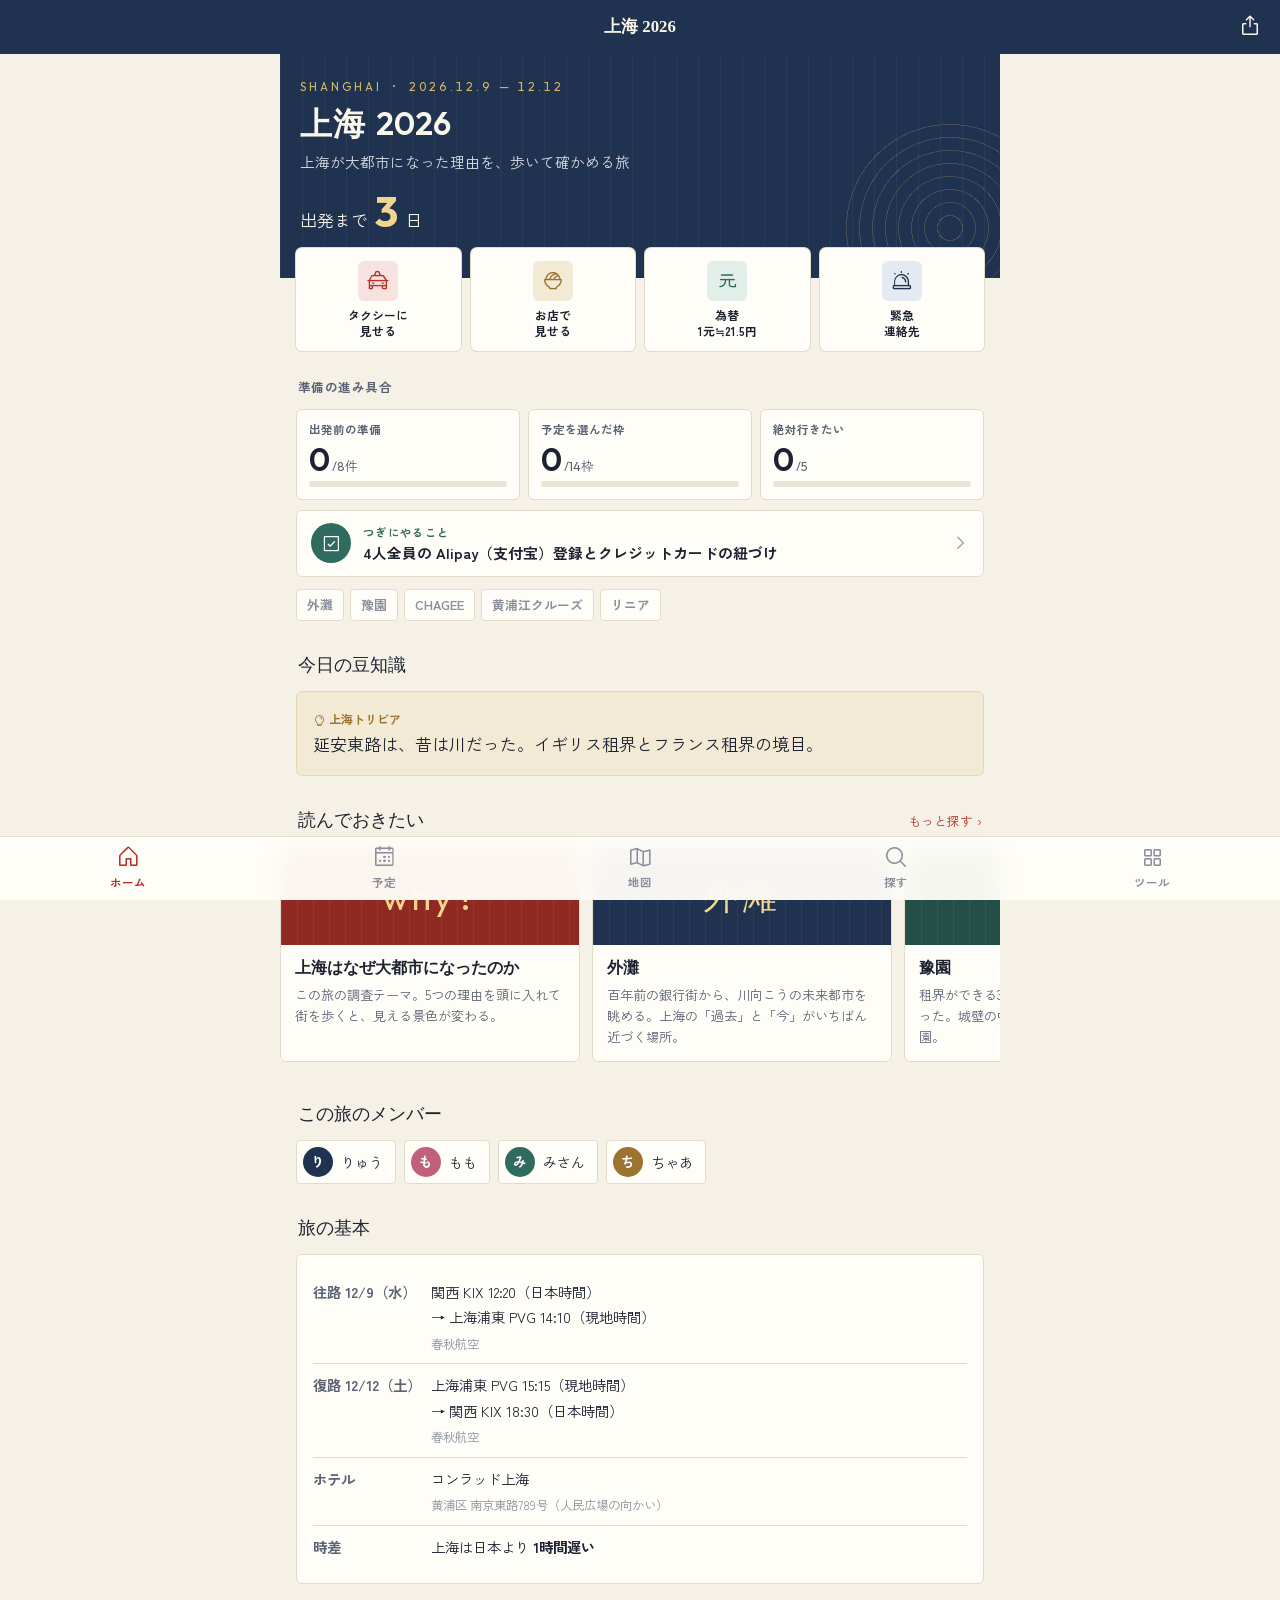
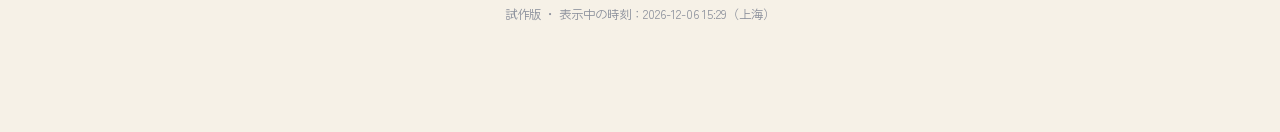
==== commit c5f16d4c: "参考画像をもとに画面の作りを見直し - 紺のアプリバーと日付タブ、種類ごとに色分けしたアジェンダ表示 - 予定の流れをアイコンの点でつなぐ表示 - ホームに数字と進み具合のバー、「つぎにやること」カー" ====
--- a/docs/index.html
+++ b/docs/index.html
@@ -3,9 +3,9 @@
 <head>
   <meta charset="utf-8">
   <meta name="viewport" content="width=device-width, initial-scale=1, viewport-fit=cover">
-  <meta name="theme-color" content="#f6f1e7">
+  <meta name="theme-color" content="#1f3350">
   <meta name="apple-mobile-web-app-capable" content="yes">
-  <meta name="apple-mobile-web-app-status-bar-style" content="default">
+  <meta name="apple-mobile-web-app-status-bar-style" content="black-translucent">
   <meta name="apple-mobile-web-app-title" content="上海2026">
   <meta name="robots" content="noindex, nofollow">
   <title>上海 2026</title>
--- a/docs/css/style.css
+++ b/docs/css/style.css
@@ -54,14 +54,12 @@
   display: flex; align-items: center; gap: 6px;
   height: calc(54px + env(safe-area-inset-top));
   padding: env(safe-area-inset-top) 8px 0;
-  background: rgba(246, 241, 231, .92);
-  backdrop-filter: blur(12px); -webkit-backdrop-filter: blur(12px);
-  border-bottom: 1px solid var(--line);
+  background: var(--navy); color: #fbf6ea;
 }
 .appbar h1 { flex: 1; font-size: 1.05rem; text-align: center; white-space: nowrap; overflow: hidden; text-overflow: ellipsis; }
 .iconbtn {
   width: 44px; height: 44px; border: 0; background: none; border-radius: 50%;
-  display: grid; place-items: center; cursor: pointer; color: var(--ink);
+  display: grid; place-items: center; cursor: pointer; color: inherit;
 }
 .iconbtn:active { background: rgba(0,0,0,.06); }
 .iconbtn svg { width: 24px; height: 24px; }
@@ -298,7 +296,7 @@
   background-image: url("data:image/svg+xml,%3Csvg xmlns='http://www.w3.org/2000/svg' viewBox='0 0 24 24' fill='none' stroke='%238a8f9b' stroke-width='2.2'%3E%3Ccircle cx='11' cy='11' r='7'/%3E%3Cpath d='m20 20-3.5-3.5'/%3E%3C/svg%3E");
 }
 .searchbox input:focus { outline: 2px solid var(--gold); outline-offset: 1px; }
-.facet h4 { font-family: var(--sans); font-size: .78rem; color: var(--sub); margin: 12px 0 6px; letter-spacing: .08em; }
+.facet h4 { font-family: var(--sans); font-size: .78rem; color: var(--sub); margin: 18px 0 8px; letter-spacing: .08em; }
 .chips { display: flex; flex-wrap: wrap; gap: 6px; }
 .chip { border: 1px solid var(--line); background: var(--card); border-radius: var(--radius-sm); padding: 6px 12px; font-size: .85rem; cursor: pointer; }
 .chip.on { background: var(--ink); color: #fff; border-color: var(--ink); }
@@ -391,3 +389,99 @@
 .offmap .ph { margin-right: 6px; color: var(--gold); }
 .iconbtn .ph { font-size: 24px; }
 .iconbtn.on .ph { color: var(--gold); }
+
+/* =========================================================
+   参考画像から取り入れた部品
+   ・単色のアプリバーとタブ（Google I/O、Lifesum）
+   ・大きな数字＋小さな単位、進み具合のバー（Lifesum、Mimo、Google On）
+   ・線でつながったアイコンの点（Google On）
+   ・種類ごとに色分けしたアジェンダ（Google I/O）
+   ・丸いアイコンのカテゴリ（Shutter Points）、色の点つきチップ（Google I/O）
+   ・「つぎ」カード（Mimo）、全幅のボタン、浮かぶボタン
+   ========================================================= */
+:root {
+  --k-move: #1f3350;
+  --k-meal: #2f6b5e;
+  --k-sight: #b5332a;
+  --k-night: #9c7430;
+  --k-rest: #6f7684;
+  --k-park: #b4507a;
+}
+.k-move { --k: var(--k-move); } .k-meal { --k: var(--k-meal); } .k-sight { --k: var(--k-sight); }
+.k-night { --k: var(--k-night); } .k-rest { --k: var(--k-rest); } .k-park { --k: var(--k-park); }
+
+/* ホームの見出し帯：アプリバーとつなげる */
+.hero { margin: -16px -16px 0; border-radius: 0; padding: 22px 20px 44px; }
+.quick { position: relative; margin-top: -30px; }
+.quick a { border-color: transparent; box-shadow: 0 1px 0 var(--line), 0 0 0 1px var(--line); }
+
+.label-s { font-size: .78rem; font-weight: 700; color: var(--sub); letter-spacing: .12em; margin: 26px 2px 10px; }
+.eyebrow-s { font-family: var(--num); font-size: .78rem; font-weight: 600; letter-spacing: .14em; color: var(--gold); }
+
+/* 数字のタイル */
+.stats { display: grid; grid-template-columns: repeat(3, minmax(0, 1fr)); gap: 8px; }
+.stat { display: flex; flex-direction: column; gap: 6px; padding: 12px; background: var(--card); border: 1px solid var(--line); border-radius: var(--radius); color: var(--ink); min-width: 0; }
+.stat-label { font-size: .72rem; font-weight: 700; color: var(--sub); line-height: 1.3; }
+.stat-num { font-family: var(--num); line-height: 1; }
+.stat-num b { font-size: 2rem; font-weight: 600; }
+.stat-num small { font-size: .8rem; color: var(--sub); margin-left: 2px; }
+.bar { display: block; height: 6px; background: #ebe5d8; border-radius: 3px; overflow: hidden; }
+.bar i { display: block; height: 100%; border-radius: 3px; }
+
+/* 「つぎ」カード */
+.nextup { display: flex; align-items: center; gap: 12px; margin-top: 10px; padding: 12px 14px; background: var(--card); border: 1px solid var(--line); border-radius: var(--radius); color: var(--ink); }
+.nextup .nu-ic { flex: 0 0 40px; height: 40px; border-radius: 50%; display: grid; place-items: center; background: var(--jade); color: #fff; font-size: 20px; }
+.nextup .nu-body { flex: 1; min-width: 0; display: flex; flex-direction: column; }
+.nextup small { font-size: .7rem; font-weight: 700; letter-spacing: .12em; color: var(--jade); }
+.nextup b { font-size: .92rem; line-height: 1.45; }
+.nextup > .ph { color: var(--faint); font-size: 18px; }
+
+/* 予定：日付のタブ帯 */
+.tabband { display: flex; margin: -16px -16px 0; background: var(--navy); position: sticky; top: calc(54px + env(safe-area-inset-top)); z-index: 15; }
+.tabband a { flex: 1; display: flex; flex-direction: column; align-items: center; padding: 8px 0 10px; color: rgba(251, 246, 234, .6); border-bottom: 3px solid transparent; line-height: 1.2; }
+.tabband a.active { color: #fff; border-bottom-color: #d9b76a; }
+.tb-date { font-family: var(--num); font-size: 1.1rem; font-weight: 600; }
+.tb-dow { font-size: .72rem; }
+.daytitle { display: flex; align-items: flex-end; justify-content: space-between; gap: 12px; margin: 18px 2px 14px; }
+.stat-mini { font-family: var(--num); white-space: nowrap; }
+.stat-mini b { font-size: 1.6rem; font-weight: 600; color: var(--red); }
+.stat-mini span { font-size: .8rem; color: var(--sub); }
+.seg button { display: inline-flex; align-items: center; gap: 4px; }
+
+/* 予定：アイコンの点を線でつなぐ */
+.tl { padding-left: 86px; }
+.tl::before { left: 68px; width: 2px; background: #ddd5c4; }
+.slot .time { left: -86px; width: 44px; }
+.slot::before { display: none; }
+.node { position: absolute; left: -32px; top: 8px; width: 30px; height: 30px; border-radius: 50%; display: grid; place-items: center; background: var(--k); color: #fff; font-size: 16px; box-shadow: 0 0 0 4px var(--paper); }
+.slot.slot-open .node { background: var(--paper); color: var(--faint); border: 2px dashed var(--faint); }
+
+/* 予定：アジェンダ */
+.agenda { display: grid; gap: 6px; }
+.ag { display: flex; align-items: flex-start; gap: 12px; padding: 12px 14px; border-radius: var(--radius-sm); background: var(--k); color: #fff; }
+.ag-ic { font-size: 20px; margin-top: 2px; }
+.ag-body { flex: 1; min-width: 0; display: flex; flex-direction: column; gap: 2px; }
+.ag-body b { font-size: .98rem; line-height: 1.45; }
+.ag-time { font-family: var(--num); font-size: .8rem; opacity: .85; }
+.ag-go { font-size: 18px; opacity: .8; align-self: center; }
+.ag-open { background: transparent; color: var(--sub); border: 1.5px dashed #cfc6b3; }
+.ag-person { display: flex; align-items: center; gap: 8px; font-size: .85rem; margin-top: 4px; }
+.ag-person .avatar { width: 22px; height: 22px; font-size: .7rem; box-shadow: 0 0 0 2px rgba(255,255,255,.6); }
+
+/* 全幅のボタン */
+.cta { display: flex; align-items: center; justify-content: center; gap: 8px; margin-top: 16px; padding: 14px; border-radius: var(--radius); background: var(--red); color: #fff; font-weight: 700; }
+
+/* 探す：丸いアイコンのカテゴリ */
+.purpose { display: grid; grid-template-columns: repeat(4, minmax(0, 1fr)); gap: 12px 6px; }
+.pp { display: flex; flex-direction: column; align-items: center; gap: 6px; font-size: .74rem; font-weight: 600; color: var(--ink); text-align: center; line-height: 1.3; }
+.pp-ic { width: 52px; height: 52px; border-radius: 50%; display: grid; place-items: center; font-size: 24px; background: var(--card); border: 1px solid var(--line); color: var(--red); }
+.pp.on .pp-ic { background: var(--red); border-color: var(--red); color: #fff; }
+.chip.dot::before { content: ""; display: inline-block; width: 8px; height: 8px; border-radius: 50%; margin-right: 6px; vertical-align: 1px; background: var(--dc); }
+.chip.d0 { --dc: var(--k-sight); } .chip.d1 { --dc: var(--k-meal); } .chip.d2 { --dc: var(--k-night); }
+.chip.d3 { --dc: var(--k-move); } .chip.d4 { --dc: var(--k-park); } .chip.d5 { --dc: var(--k-rest); }
+.chip.on.dot::before { background: #fff; }
+
+/* 浮かぶボタン（スポットのページ：タクシーに見せる） */
+.fab { position: fixed; right: max(16px, env(safe-area-inset-right)); bottom: calc(var(--tabbar-h) + 16px + env(safe-area-inset-bottom)); z-index: 25;
+  width: 56px; height: 56px; border-radius: 50%; border: 0; background: var(--red); color: #fff; font-size: 26px; display: grid; place-items: center; cursor: pointer;
+  box-shadow: 0 2px 6px rgba(28, 34, 48, .25); }
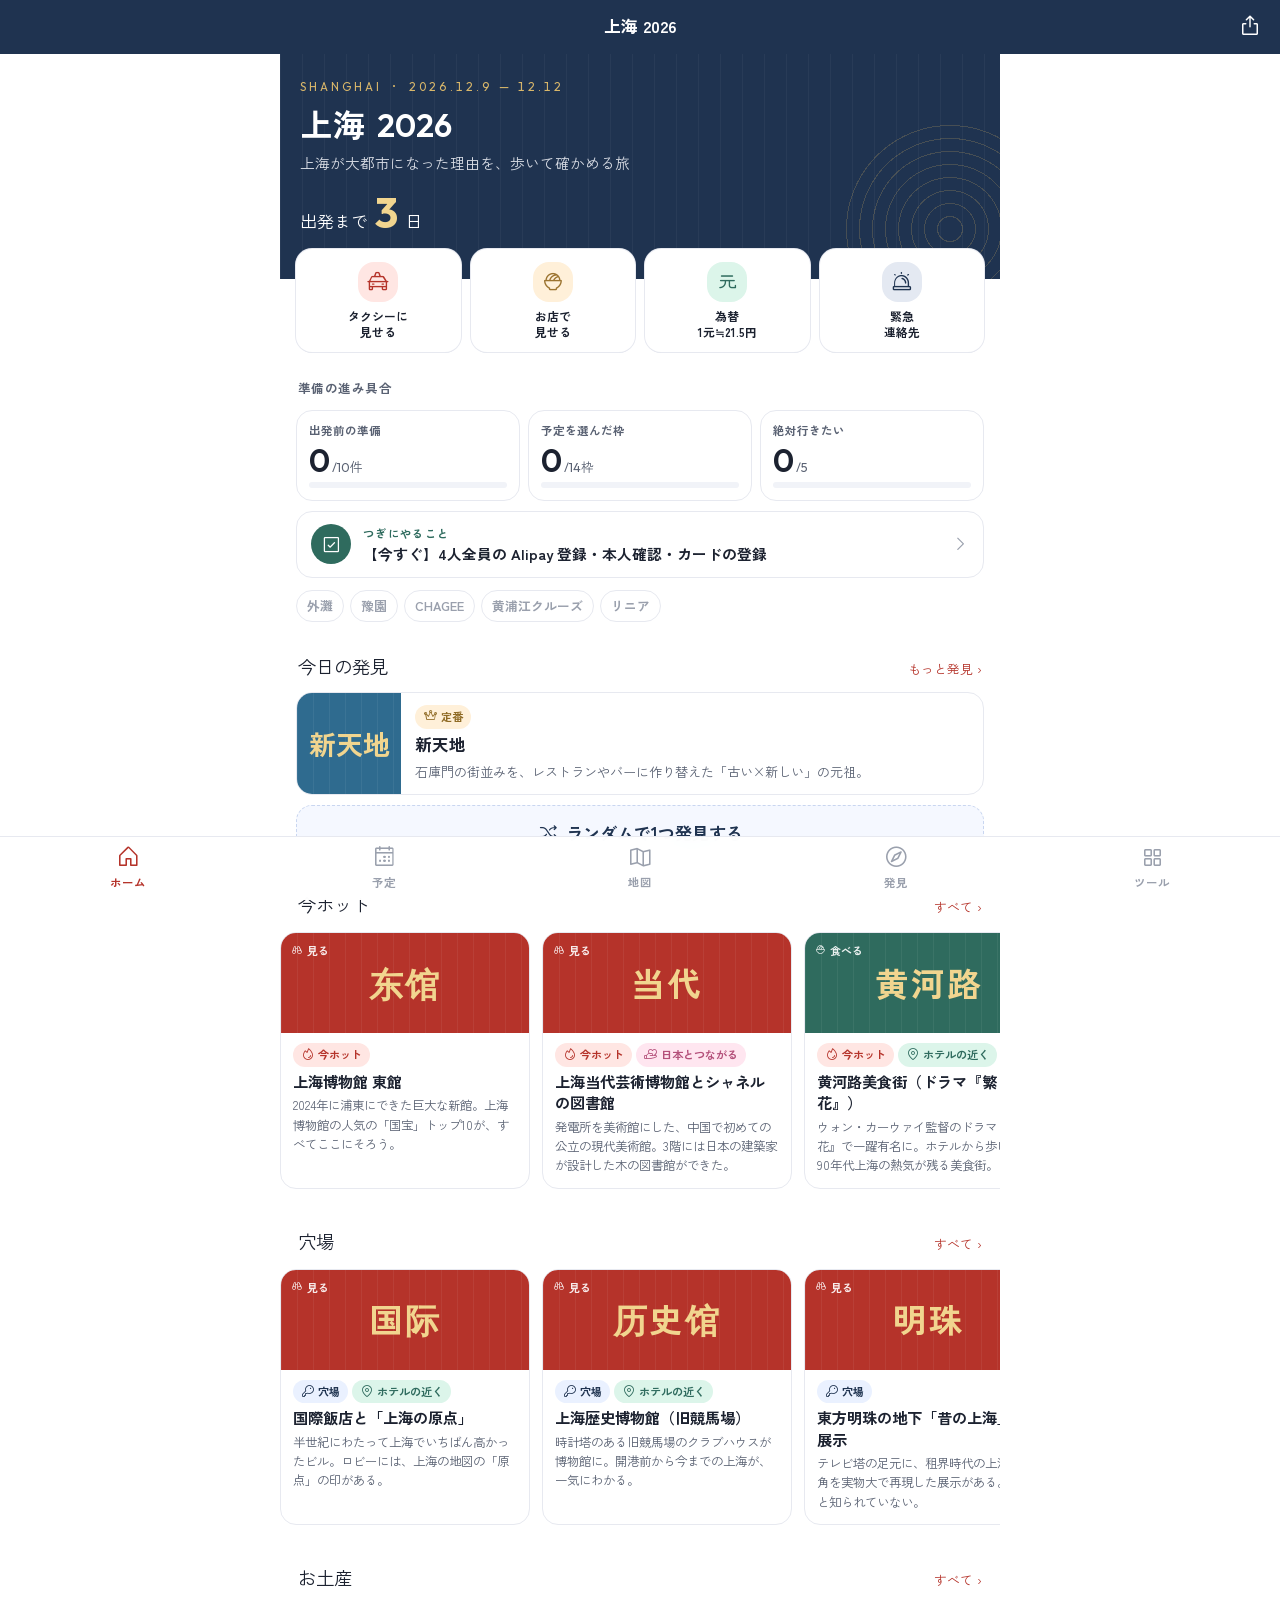
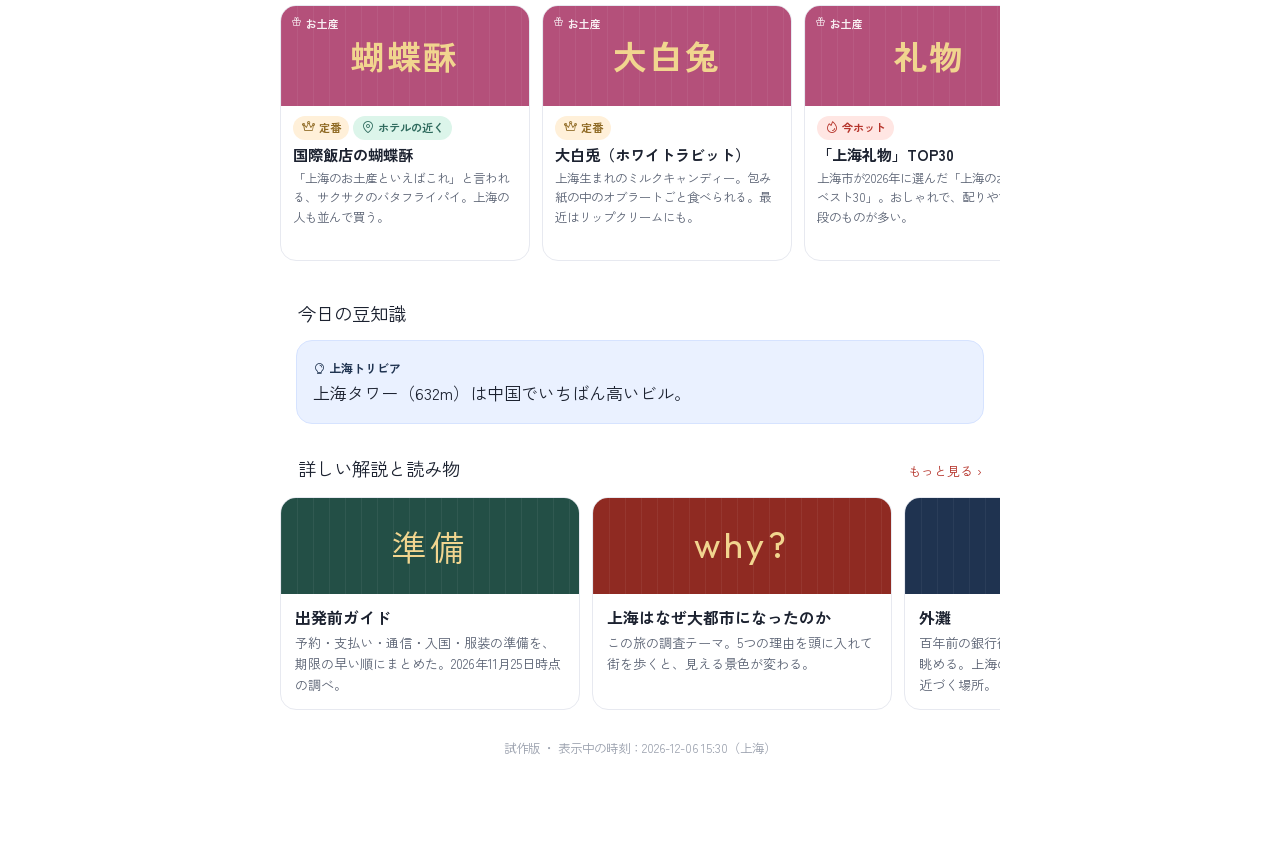
==== commit 4d03e3d3: "「発見」を追加し、調査ミッション・メモ・ホームの基本情報を外す - 発見：おすすめ・穴場・今ホット・お土産など約60件（スポット、食べ物、カフェ、お土産、夜） - ランダムで発見、今日の発見、気になる" ====
--- a/docs/index.html
+++ b/docs/index.html
@@ -20,6 +20,7 @@
   <div id="app"></div>
   <noscript>このしおりを見るには JavaScript を有効にしてください。</noscript>
   <script src="js/data.js"></script>
+  <script src="js/finds.js"></script>
   <script src="js/app.js"></script>
 </body>
 </html>
--- a/docs/css/style.css
+++ b/docs/css/style.css
@@ -3,24 +3,23 @@
    紙のような下地 × 1930年代上海のアール・デコの線 × 朱色のアクセント
    ========================================================= */
 :root {
-  --paper: #f6f1e7;
-  --card: #fffdf8;
+  --paper: #ffffff;
+  --card: #ffffff;
   --ink: #1c2230;
   --sub: #5a6273;
-  --faint: #8a8f9b;
-  --line: #e4dccb;
+  --faint: #9aa0ad;
+  --line: #e7e9f0;
   --red: #b5332a;
-  --red-soft: #f6e3df;
+  --red-soft: #ffe6e3;
   --gold: #9c7430;
-  --gold-soft: #f3ead6;
+  --gold-soft: #fff0d9;
   --jade: #2f6b5e;
-  --jade-soft: #e1eee9;
+  --jade-soft: #dcf5ea;
   --navy: #1f3350;
   --shadow: none;
   --num: "Outfit", "Zen Kaku Gothic New", sans-serif;
-  --radius: 6px;
-  --radius-sm: 4px;
-  --serif: "Hiragino Mincho ProN", "Yu Mincho", "YuMincho", "Noto Serif JP", "Songti SC", serif;
+  --radius: 16px;
+  --radius-sm: 10px;
   --sans: "Zen Kaku Gothic New", "Hiragino Sans", "Hiragino Kaku Gothic ProN", "Yu Gothic", "Noto Sans JP", "PingFang SC", sans-serif;
   --tabbar-h: 64px;
   --font-scale: 1;
@@ -41,7 +40,7 @@
 }
 a { color: var(--red); text-decoration: none; }
 a.wl { border-bottom: 1px dashed currentColor; }
-h1, h2, h3, h4 { font-family: var(--serif); line-height: 1.4; margin: 0; }
+h1, h2, h3, h4 { font-family: var(--sans); font-weight: 700; line-height: 1.4; margin: 0; }
 p { margin: 0 0 .8em; }
 ul { margin: 0 0 .8em; padding-left: 1.2em; }
 li { margin-bottom: .45em; }
@@ -54,7 +53,7 @@
   display: flex; align-items: center; gap: 6px;
   height: calc(54px + env(safe-area-inset-top));
   padding: env(safe-area-inset-top) 8px 0;
-  background: var(--navy); color: #fbf6ea;
+  background: var(--navy); color: #ffffff;
 }
 .appbar h1 { flex: 1; font-size: 1.05rem; text-align: center; white-space: nowrap; overflow: hidden; text-overflow: ellipsis; }
 .iconbtn {
@@ -72,7 +71,7 @@
   display: grid; grid-template-columns: repeat(5, 1fr);
   height: calc(var(--tabbar-h) + env(safe-area-inset-bottom));
   padding-bottom: env(safe-area-inset-bottom);
-  background: rgba(255, 253, 248, .96);
+  background: rgba(255,255,255,.96);
   backdrop-filter: blur(12px); -webkit-backdrop-filter: blur(12px);
   border-top: 1px solid var(--line);
 }
@@ -87,7 +86,7 @@
 main { max-width: 720px; margin: 0 auto; padding: 16px 16px 32px; }
 .section-title {
   display: flex; align-items: baseline; justify-content: space-between;
-  margin: 28px 2px 10px; font-family: var(--serif); font-size: 1.15rem;
+  margin: 28px 2px 10px; font-family: var(--sans); font-size: 1.15rem;
 }
 .section-title small { font-family: var(--sans); font-size: .8rem; color: var(--sub); font-weight: 400; }
 .card {
@@ -97,12 +96,12 @@
 .muted { color: var(--sub); font-size: .9rem; }
 .tiny { font-size: .78rem; color: var(--faint); }
 .pill {
-  display: inline-block; padding: 2px 10px; border-radius: var(--radius-sm); font-size: .75rem; font-weight: 600;
+  display: inline-block; padding: 2px 10px; border-radius: 999px; font-size: .75rem; font-weight: 600;
   background: var(--gold-soft); color: var(--gold); margin: 0 4px 4px 0; white-space: nowrap;
 }
 .pill.red { background: var(--red-soft); color: var(--red); }
 .pill.jade { background: var(--jade-soft); color: var(--jade); }
-.pill.gray { background: #eceae4; color: var(--sub); }
+.pill.gray { background: #eef0f4; color: var(--sub); }
 
 /* アール・デコ風の飾り線 */
 .deco { display: flex; align-items: center; gap: 10px; color: var(--gold); margin: 6px 0; }
@@ -112,7 +111,7 @@
 /* ---------------- ホーム ---------------- */
 .hero {
   position: relative; overflow: hidden;
-  border-radius: var(--radius); padding: 26px 22px 22px; color: #fbf6ea;
+  border-radius: var(--radius); padding: 26px 22px 22px; color: #ffffff;
   background:
     repeating-linear-gradient(90deg, rgba(255,255,255,.04) 0 1px, transparent 1px 22px),
     #1f3350;
@@ -126,7 +125,7 @@
 .hero h2 { font-size: 2rem; margin: 4px 0 2px; letter-spacing: .04em; }
 .hero p { color: #d8dce4; font-size: .92rem; margin: 0; position: relative; z-index: 1; }
 .hero .count { margin-top: 16px; display: flex; align-items: baseline; gap: 6px; position: relative; z-index: 1; }
-.hero .count b { font-family: var(--serif); font-size: 2.6rem; color: #f1d58f; line-height: 1; }
+.hero .count b { font-family: var(--sans); font-size: 2.6rem; color: #f1d58f; line-height: 1; }
 
 .quick { display: grid; grid-template-columns: repeat(4, 1fr); gap: 10px; margin-top: 14px; }
 .quick a {
@@ -146,8 +145,8 @@
 .next-card { border-left: 4px solid var(--gold); }
 .next-card .label { color: var(--gold); }
 
-.trivia { background: var(--gold-soft); border-color: #e6d6b2; }
-.trivia .label { font-size: .75rem; font-weight: 700; color: var(--gold); }
+.trivia { background: #eaf1ff; border-color: #d6e3ff; }
+.trivia .label { font-size: .75rem; font-weight: 700; color: var(--navy); }
 
 .hscroll { display: flex; gap: 12px; overflow-x: auto; scroll-snap-type: x mandatory; margin: 0 -16px; padding: 2px 16px 8px; }
 .hscroll::-webkit-scrollbar { display: none; }
@@ -156,7 +155,7 @@
   background: var(--card); border: 1px solid var(--line); border-radius: var(--radius); overflow: hidden; color: var(--ink);
   box-shadow: var(--shadow);
 }
-.read-card .thumb { height: 96px; display: grid; place-items: center; font-family: var(--serif); font-size: 2.2rem; color: #f1d58f; letter-spacing: .1em;
+.read-card .thumb { height: 96px; display: grid; place-items: center; font-family: var(--sans); font-size: 2.2rem; color: #f1d58f; letter-spacing: .1em;
   background: repeating-linear-gradient(90deg, rgba(255,255,255,.05) 0 1px, transparent 1px 16px), #1f3350; }
 .read-card .thumb.red { background: repeating-linear-gradient(90deg, rgba(255,255,255,.06) 0 1px, transparent 1px 16px), #8f2a22; }
 .read-card .thumb.jade { background: repeating-linear-gradient(90deg, rgba(255,255,255,.06) 0 1px, transparent 1px 16px), #234f46; }
@@ -165,12 +164,12 @@
 .read-card p { font-size: .82rem; color: var(--sub); margin: 0; line-height: 1.6; }
 
 .members { display: flex; gap: 8px; flex-wrap: wrap; }
-.member { display: flex; align-items: center; gap: 8px; padding: 6px 12px 6px 6px; background: var(--card); border: 1px solid var(--line); border-radius: var(--radius-sm); font-size: .88rem; }
+.member { display: flex; align-items: center; gap: 8px; padding: 6px 12px 6px 6px; background: var(--card); border: 1px solid var(--line); border-radius: 999px; font-size: .88rem; }
 .avatar { width: 30px; height: 30px; border-radius: 50%; display: grid; place-items: center; font-weight: 700; font-size: .85rem; color: #fff; }
 .av-ryu { background: var(--navy); } .av-momo { background: #c0607a; } .av-misan { background: var(--jade); } .av-chaa { background: var(--gold); }
 
 .must-row { display: flex; flex-wrap: wrap; gap: 6px; }
-.must { padding: 4px 10px; border-radius: var(--radius-sm); font-size: .8rem; font-weight: 600; border: 1px solid var(--line); background: var(--card); color: var(--faint); }
+.must { padding: 4px 10px; border-radius: 999px; font-size: .8rem; font-weight: 600; border: 1px solid var(--line); background: var(--card); color: var(--faint); }
 .must.ok { border-color: transparent; background: var(--jade-soft); color: var(--jade); }
 .must.ok::before { content: "✓ "; }
 
@@ -178,7 +177,7 @@
 .daytabs { display: flex; gap: 8px; overflow-x: auto; margin: 0 -16px 14px; padding: 2px 16px 4px; position: sticky; top: calc(54px + env(safe-area-inset-top)); z-index: 10; background: var(--paper); }
 .daytabs::-webkit-scrollbar { display: none; }
 .daytab { flex: 0 0 auto; padding: 8px 14px; border-radius: var(--radius); border: 1px solid var(--line); background: var(--card); text-align: center; color: var(--ink); line-height: 1.3; }
-.daytab b { font-family: var(--serif); font-size: 1.05rem; display: block; }
+.daytab b { font-family: var(--sans); font-size: 1.05rem; display: block; }
 .daytab small { font-size: .7rem; color: var(--sub); }
 .daytab.active { background: var(--ink); color: #fff; border-color: var(--ink); }
 .daytab.active small { color: #c9ccd4; }
@@ -186,7 +185,7 @@
 .daytitle { margin: 4px 2px 12px; }
 .daytitle h2 { font-size: 1.4rem; }
 
-.seg { display: inline-flex; background: #ebe5d8; border-radius: var(--radius-sm); padding: 3px; margin-bottom: 14px; }
+.seg { display: inline-flex; background: #f1f3f8; border-radius: var(--radius-sm); padding: 3px; margin-bottom: 14px; }
 .seg button { border: 0; background: none; padding: 6px 14px; border-radius: var(--radius-sm); font-size: .85rem; font-weight: 600; color: var(--sub); cursor: pointer; }
 .seg a { padding: 6px 14px; border-radius: var(--radius-sm); font-size: .85rem; font-weight: 600; color: var(--sub); }
 .seg button.on, .seg a.on { background: var(--card); color: var(--ink); box-shadow: 0 1px 3px rgba(0,0,0,.1); }
@@ -194,7 +193,7 @@
 .tl { position: relative; padding-left: 64px; }
 .tl::before { content: ""; position: absolute; left: 52px; top: 8px; bottom: 8px; width: 2px; background: var(--line); }
 .slot { position: relative; margin-bottom: 14px; }
-.slot .time { position: absolute; left: -64px; width: 46px; text-align: right; top: 12px; font-family: var(--serif); font-weight: 700; font-size: .95rem; }
+.slot .time { position: absolute; left: -64px; width: 46px; text-align: right; top: 12px; font-family: var(--sans); font-weight: 700; font-size: .95rem; }
 .slot .time small { display: block; font-family: var(--sans); font-weight: 400; color: var(--faint); font-size: .7rem; }
 .slot::before { content: ""; position: absolute; left: -16px; top: 18px; width: 10px; height: 10px; border-radius: 50%; background: var(--card); border: 2px solid var(--gold); }
 .slot.fixed::before { background: var(--ink); border-color: var(--ink); }
@@ -209,7 +208,7 @@
 
 .opts { margin-top: 10px; display: grid; gap: 8px; }
 .opt { border: 1.5px solid var(--line); border-radius: var(--radius); padding: 10px 12px; background: #fff; cursor: pointer; text-align: left; width: 100%; }
-.opt.on { border-color: var(--red); background: #fff8f6; }
+.opt.on { border-color: var(--red); background: #fff3f1; }
 .opt .row { display: flex; align-items: center; gap: 8px; }
 .opt .radio { flex: 0 0 20px; height: 20px; border-radius: 50%; border: 2px solid var(--faint); display: grid; place-items: center; }
 .opt.on .radio { border-color: var(--red); }
@@ -220,7 +219,7 @@
 .opt .more { margin: 6px 0 0 28px; font-size: .8rem; }
 
 .persons { display: flex; gap: 6px; margin: 8px 0 0 28px; flex-wrap: wrap; }
-.person { border: 1.5px solid var(--line); background: #fff; border-radius: var(--radius-sm); padding: 3px 10px 3px 4px; font-size: .8rem; display: flex; align-items: center; gap: 6px; cursor: pointer; }
+.person { border: 1.5px solid var(--line); background: #fff; border-radius: 999px; padding: 3px 10px 3px 4px; font-size: .8rem; display: flex; align-items: center; gap: 6px; cursor: pointer; }
 .person .avatar { width: 22px; height: 22px; font-size: .7rem; opacity: .35; }
 .person.on { border-color: var(--ink); font-weight: 700; }
 .person.on .avatar { opacity: 1; }
@@ -231,17 +230,17 @@
 
 /* ---------------- 記事・スポット ---------------- */
 .spot-hero {
-  margin: -16px -16px 0; padding: 36px 20px 22px; color: #fbf6ea; position: relative; overflow: hidden;
+  margin: -16px -16px 0; padding: 36px 20px 22px; color: #ffffff; position: relative; overflow: hidden;
   background:
     repeating-linear-gradient(90deg, rgba(255,255,255,.04) 0 1px, transparent 1px 26px),
     #1f3350;
 }
 .spot-hero.red { background: repeating-linear-gradient(90deg, rgba(255,255,255,.05) 0 1px, transparent 1px 26px), #8f2a22; }
-.spot-hero .big { font-family: var(--serif); font-size: 4.4rem; line-height: 1; letter-spacing: .08em; color: #f1d58f; opacity: .95; }
+.spot-hero .big { font-family: var(--sans); font-size: 4.4rem; line-height: 1; letter-spacing: .08em; color: #f1d58f; opacity: .95; }
 .spot-hero .sub { font-size: .72rem; letter-spacing: .3em; color: #d9b76a; margin-top: 8px; }
 .spot-hero h2 { font-size: 1.6rem; margin-top: 18px; }
 .spot-hero .read { font-size: .85rem; color: #c9ccd4; }
-.spot-hero .catch { margin-top: 10px; font-family: var(--serif); font-size: 1rem; line-height: 1.7; color: #eef0f4; }
+.spot-hero .catch { margin-top: 10px; font-family: var(--sans); font-size: 1rem; line-height: 1.7; color: #eef0f4; }
 .spot-hero::after {
   content: ""; position: absolute; right: -40px; top: -40px; width: 180px; height: 180px; border-radius: 50%;
   background: repeating-radial-gradient(circle, transparent 0 10px, rgba(212,175,96,.2) 10px 11px);
@@ -249,7 +248,7 @@
 
 .actions { display: flex; gap: 8px; overflow-x: auto; margin: 14px -16px 4px; padding: 0 16px 4px; }
 .actions::-webkit-scrollbar { display: none; }
-.action { flex: 0 0 auto; display: flex; align-items: center; gap: 6px; padding: 8px 14px; border-radius: var(--radius-sm); background: var(--card); border: 1px solid var(--line); color: var(--ink); font-size: .85rem; font-weight: 600; cursor: pointer; }
+.action { flex: 0 0 auto; display: flex; align-items: center; gap: 6px; padding: 8px 14px; border-radius: 999px; background: var(--card); border: 1px solid var(--line); color: var(--ink); font-size: .85rem; font-weight: 600; cursor: pointer; }
 
 .kv { width: 100%; border-collapse: collapse; font-size: .9rem; }
 .kv th, .kv td { text-align: left; vertical-align: top; padding: 8px 0; border-bottom: 1px solid var(--line); }
@@ -257,7 +256,7 @@
 .kv tr:last-child th, .kv tr:last-child td { border-bottom: 0; }
 
 .toc { display: flex; flex-wrap: wrap; gap: 6px; }
-.toc a { font-size: .8rem; padding: 4px 10px; border-radius: var(--radius-sm); background: #ece6d8; color: var(--ink); }
+.toc a { font-size: .8rem; padding: 4px 10px; border-radius: var(--radius-sm); background: #eef1f7; color: var(--ink); }
 
 .article h3 { font-size: 1.2rem; margin: 6px 0 10px; display: flex; align-items: center; gap: 8px; }
 .article h3::before { content: ""; width: 4px; height: 1.1em; background: var(--red); border-radius: var(--radius-sm); }
@@ -269,7 +268,7 @@
 ul.timeline { list-style: none; padding: 0; border-left: 2px solid var(--gold-soft); margin-left: 4px; }
 ul.timeline li { padding-left: 14px; position: relative; }
 ul.timeline li::before { content: ""; position: absolute; left: -6px; top: .6em; width: 10px; height: 10px; border-radius: 50%; background: var(--gold); }
-ul.timeline li b { color: var(--gold); font-family: var(--serif); }
+ul.timeline li b { color: var(--gold); font-family: var(--sans); }
 
 .mission { display: flex; gap: 10px; align-items: flex-start; padding: 8px 0; border-bottom: 1px solid var(--line); cursor: pointer; }
 .mission:last-child { border-bottom: 0; }
@@ -298,13 +297,13 @@
 .searchbox input:focus { outline: 2px solid var(--gold); outline-offset: 1px; }
 .facet h4 { font-family: var(--sans); font-size: .78rem; color: var(--sub); margin: 18px 0 8px; letter-spacing: .08em; }
 .chips { display: flex; flex-wrap: wrap; gap: 6px; }
-.chip { border: 1px solid var(--line); background: var(--card); border-radius: var(--radius-sm); padding: 6px 12px; font-size: .85rem; cursor: pointer; }
+.chip { border: 1px solid var(--line); background: var(--card); border-radius: 999px; padding: 6px 12px; font-size: .85rem; cursor: pointer; }
 .chip.on { background: var(--ink); color: #fff; border-color: var(--ink); }
 .result { display: flex; gap: 12px; align-items: flex-start; padding: 12px 0; border-bottom: 1px solid var(--line); color: var(--ink); }
 .result .type { flex: 0 0 auto; margin-top: 3px; }
 .result h4 { font-family: var(--sans); font-size: .98rem; }
 .result p { font-size: .82rem; color: var(--sub); margin: 2px 0 0; line-height: 1.55; }
-mark { background: #f6e3a8; color: inherit; border-radius: var(--radius-sm); padding: 0 1px; }
+mark { background: #ffe9a8; color: inherit; border-radius: var(--radius-sm); padding: 0 1px; }
 
 /* ---------------- ツール ---------------- */
 .toolgrid { display: grid; grid-template-columns: repeat(2, 1fr); gap: 10px; }
@@ -343,14 +342,14 @@
 
 .emg a { display: flex; justify-content: space-between; align-items: center; padding: 12px 0; border-bottom: 1px solid var(--line); color: var(--ink); }
 .emg a:last-child { border-bottom: 0; }
-.emg b { font-size: 1.3rem; font-family: var(--serif); color: var(--red); }
+.emg b { font-size: 1.3rem; font-family: var(--sans); color: var(--red); }
 
 /* ---------------- 地図 ---------------- */
-.mapwrap { position: relative; background: #efe9dc; border: 1px solid var(--line); border-radius: var(--radius); overflow: hidden; touch-action: manipulation; }
+.mapwrap { position: relative; background: #f3f6fb; border: 1px solid var(--line); border-radius: var(--radius); overflow: hidden; touch-action: manipulation; }
 .mapwrap svg { display: block; width: 100%; height: auto; }
 .map-pin { cursor: pointer; }
 .map-pin circle.halo { fill: rgba(181, 51, 42, .15); }
-.map-pin text { font-size: 13px; font-weight: 700; fill: var(--ink); paint-order: stroke; stroke: #f6f1e7; stroke-width: 4px; font-family: var(--sans); }
+.map-pin text { font-size: 13px; font-weight: 700; fill: var(--ink); paint-order: stroke; stroke: #ffffff; stroke-width: 4px; font-family: var(--sans); }
 .map-legend { display: flex; flex-wrap: wrap; gap: 6px; margin: 10px 0; }
 .map-card { margin-top: 10px; }
 .offmap { display: grid; gap: 6px; margin-top: 10px; }
@@ -425,7 +424,7 @@
 .stat-num { font-family: var(--num); line-height: 1; }
 .stat-num b { font-size: 2rem; font-weight: 600; }
 .stat-num small { font-size: .8rem; color: var(--sub); margin-left: 2px; }
-.bar { display: block; height: 6px; background: #ebe5d8; border-radius: 3px; overflow: hidden; }
+.bar { display: block; height: 6px; background: #f1f3f8; border-radius: 3px; overflow: hidden; }
 .bar i { display: block; height: 100%; border-radius: 3px; }
 
 /* 「つぎ」カード */
@@ -438,7 +437,7 @@
 
 /* 予定：日付のタブ帯 */
 .tabband { display: flex; margin: -16px -16px 0; background: var(--navy); position: sticky; top: calc(54px + env(safe-area-inset-top)); z-index: 15; }
-.tabband a { flex: 1; display: flex; flex-direction: column; align-items: center; padding: 8px 0 10px; color: rgba(251, 246, 234, .6); border-bottom: 3px solid transparent; line-height: 1.2; }
+.tabband a { flex: 1; display: flex; flex-direction: column; align-items: center; padding: 8px 0 10px; color: rgba(255,255,255,.62); border-bottom: 3px solid transparent; line-height: 1.2; }
 .tabband a.active { color: #fff; border-bottom-color: #d9b76a; }
 .tb-date { font-family: var(--num); font-size: 1.1rem; font-weight: 600; }
 .tb-dow { font-size: .72rem; }
@@ -450,7 +449,7 @@
 
 /* 予定：アイコンの点を線でつなぐ */
 .tl { padding-left: 86px; }
-.tl::before { left: 68px; width: 2px; background: #ddd5c4; }
+.tl::before { left: 68px; width: 2px; background: #e3e6ee; }
 .slot .time { left: -86px; width: 44px; }
 .slot::before { display: none; }
 .node { position: absolute; left: -32px; top: 8px; width: 30px; height: 30px; border-radius: 50%; display: grid; place-items: center; background: var(--k); color: #fff; font-size: 16px; box-shadow: 0 0 0 4px var(--paper); }
@@ -464,7 +463,7 @@
 .ag-body b { font-size: .98rem; line-height: 1.45; }
 .ag-time { font-family: var(--num); font-size: .8rem; opacity: .85; }
 .ag-go { font-size: 18px; opacity: .8; align-self: center; }
-.ag-open { background: transparent; color: var(--sub); border: 1.5px dashed #cfc6b3; }
+.ag-open { background: transparent; color: var(--sub); border: 1.5px dashed #cdd2dc; }
 .ag-person { display: flex; align-items: center; gap: 8px; font-size: .85rem; margin-top: 4px; }
 .ag-person .avatar { width: 22px; height: 22px; font-size: .7rem; box-shadow: 0 0 0 2px rgba(255,255,255,.6); }
 
@@ -485,3 +484,84 @@
 .fab { position: fixed; right: max(16px, env(safe-area-inset-right)); bottom: calc(var(--tabbar-h) + 16px + env(safe-area-inset-bottom)); z-index: 25;
   width: 56px; height: 56px; border-radius: 50%; border: 0; background: var(--red); color: #fff; font-size: 26px; display: grid; place-items: center; cursor: pointer;
   box-shadow: 0 2px 6px rgba(28, 34, 48, .25); }
+
+/* 見出し帯・読み物カードの色の種類 */
+.spot-hero.jade { background: repeating-linear-gradient(90deg, rgba(255,255,255,.05) 0 1px, transparent 1px 26px), #2f6b5e; }
+.spot-hero.gold { background: repeating-linear-gradient(90deg, rgba(255,255,255,.05) 0 1px, transparent 1px 26px), #7d5a1f; }
+.spot-hero.rose { background: repeating-linear-gradient(90deg, rgba(255,255,255,.05) 0 1px, transparent 1px 26px), #9b3f66; }
+.read-card .thumb.gold { background: repeating-linear-gradient(90deg, rgba(255,255,255,.06) 0 1px, transparent 1px 16px), #7d5a1f; }
+.read-card .thumb.rose { background: repeating-linear-gradient(90deg, rgba(255,255,255,.06) 0 1px, transparent 1px 16px), #9b3f66; }
+.offmap a > div { transition: background .15s; }
+.offmap a:active > div { background: #f3f6fb; }
+
+/* =========================================================
+   発見（スポット・食べ物・お土産などのカード）
+   ========================================================= */
+:root { --c-red: #b5332a; --c-teal: #2f6b8f; --c-jade: #2f6b5e; --c-gold: #8f6a24; --c-rose: #b4507a; --c-navy: #1f3350; }
+.c-red { --cc: var(--c-red); --cs: #ffe6e3; } .c-teal { --cc: var(--c-teal); --cs: #e3f0f8; } .c-jade { --cc: var(--c-jade); --cs: #dcf5ea; }
+.c-gold { --cc: var(--c-gold); --cs: #fff0d9; } .c-rose { --cc: var(--c-rose); --cs: #ffe6f0; } .c-navy { --cc: var(--c-navy); --cs: #eaf1ff; }
+.spot-hero.teal { background: repeating-linear-gradient(90deg, rgba(255,255,255,.05) 0 1px, transparent 1px 26px), #2f6b8f; }
+.spot-hero .big.latin { font-family: var(--num); font-size: 3.2rem; letter-spacing: 0; }
+
+/* バッジ */
+.fc-badges { display: flex; flex-wrap: wrap; gap: 4px; }
+.fb { display: inline-flex; align-items: center; gap: 3px; padding: 2px 8px; border-radius: 999px; font-size: .7rem; font-weight: 700; white-space: nowrap; }
+.fb .ph { font-size: .85rem; }
+.fb-hot { background: #ffe6e3; color: #b5332a; }
+.fb-hidden { background: #eaf1ff; color: #1f3350; }
+.fb-classic { background: #fff0d9; color: #8f6a24; }
+.fb-dec { background: #e3f0f8; color: #2f6b8f; }
+.fb-japan { background: #ffe6f0; color: #b4507a; }
+.fb-near { background: #dcf5ea; color: #2f6b5e; }
+
+/* 横に流れるカード */
+.find-card { flex: 0 0 72%; max-width: 250px; scroll-snap-align: start; background: var(--card); border: 1px solid var(--line); border-radius: var(--radius); overflow: hidden; color: var(--ink); display: flex; flex-direction: column; }
+.fc-art { position: relative; height: 100px; display: grid; place-items: center; color: #f1d58f; background: repeating-linear-gradient(90deg, rgba(255,255,255,.06) 0 1px, transparent 1px 16px), var(--cc); }
+.fc-art b { font-size: 2.1rem; font-weight: 700; letter-spacing: .06em; }
+.fc-art.latin b { font-family: var(--num); font-size: 1.8rem; letter-spacing: 0; }
+.fc-cat { position: absolute; top: 8px; left: 10px; display: inline-flex; align-items: center; gap: 4px; font-size: .68rem; font-weight: 700; color: rgba(255,255,255,.9); }
+.fc-body { padding: 10px 12px 12px; display: flex; flex-direction: column; gap: 4px; }
+.fc-body h4 { font-size: .95rem; line-height: 1.4; }
+.fc-body p { font-size: .78rem; color: var(--sub); margin: 0; line-height: 1.55; display: -webkit-box; -webkit-line-clamp: 3; -webkit-box-orient: vertical; overflow: hidden; }
+
+/* 一覧の行 */
+.list-card { padding: 0 14px; }
+.find-row { display: flex; gap: 12px; align-items: flex-start; padding: 12px 0; border-bottom: 1px solid var(--line); color: var(--ink); }
+.find-row:last-child { border-bottom: 0; }
+.fr-ic { flex: 0 0 40px; height: 40px; border-radius: 50%; display: grid; place-items: center; background: var(--cs); color: var(--cc); font-size: 20px; margin-top: 2px; }
+.fr-body { flex: 1; min-width: 0; display: flex; flex-direction: column; gap: 3px; }
+.fr-body h4 { font-size: .98rem; }
+.fr-body p { font-size: .82rem; color: var(--sub); margin: 0; line-height: 1.55; }
+.fr-body small { font-size: .74rem; color: var(--jade); font-weight: 600; }
+
+/* 今日の発見 */
+.pick { display: flex; gap: 0; background: var(--card); border: 1px solid var(--line); border-radius: var(--radius); overflow: hidden; color: var(--ink); }
+.pick-art { flex: 0 0 104px; display: grid; place-items: center; color: #f1d58f; background: repeating-linear-gradient(90deg, rgba(255,255,255,.06) 0 1px, transparent 1px 16px), var(--cc); }
+.pick-art b { font-size: 1.7rem; font-weight: 700; writing-mode: horizontal-tb; text-align: center; padding: 0 6px; line-height: 1.2; }
+.pick-art.latin b { font-family: var(--num); font-size: 1.3rem; }
+.pick-body { padding: 12px 14px; display: flex; flex-direction: column; gap: 4px; min-width: 0; }
+.pick-body h3 { font-size: 1.05rem; }
+.pick-body p { font-size: .82rem; color: var(--sub); margin: 0; line-height: 1.6; }
+
+/* ランダムボタン・発見の上部 */
+.dice { display: flex; align-items: center; justify-content: center; gap: 8px; width: 100%; margin-top: 10px; padding: 12px; border: 1.5px dashed #c9d6f0; border-radius: var(--radius); background: #f5f8ff; color: var(--navy); font-weight: 700; cursor: pointer; }
+.dice .ph { font-size: 20px; }
+.disc-top { display: flex; gap: 8px; align-items: stretch; }
+.disc-top .dice { margin-top: 0; flex: 1; }
+.favlink { display: flex; align-items: center; gap: 6px; padding: 0 14px; border-radius: var(--radius); background: #fff0d9; color: var(--gold); font-weight: 700; font-size: .85rem; white-space: nowrap; }
+.cats { display: grid; grid-template-columns: repeat(6, minmax(0, 1fr)); gap: 6px; margin-top: 16px; }
+.cats .pp { font-size: .7rem; }
+.cats .pp-ic { width: 48px; height: 48px; font-size: 22px; background: var(--cs); color: var(--cc); border: 0; }
+.cats .pp.on .pp-ic { background: var(--cc); color: #fff; }
+.badge-chips { margin-top: 14px; }
+.badge-chips .chip { display: inline-flex; align-items: center; gap: 4px; }
+.more-facets { margin-top: 22px; background: var(--card); border: 1px solid var(--line); border-radius: var(--radius); padding: 12px 14px; }
+.more-facets summary { cursor: pointer; font-weight: 700; font-size: .9rem; color: var(--sub); }
+
+/* 地図の凡例 */
+.map-legend { display: flex; flex-wrap: wrap; gap: 6px 12px; margin-top: 10px; font-size: .75rem; color: var(--sub); }
+.map-legend .lg { display: inline-flex; align-items: center; gap: 5px; }
+.map-legend .lg i { width: 10px; height: 10px; border-radius: 50%; display: inline-block; }
+.map-legend .lg i.big { width: 13px; height: 13px; border: 2px solid #fff; box-shadow: 0 0 0 1px #ddd; }
+.map-card.list-card { padding: 0 14px; }
+.offmap { margin-top: 8px; }
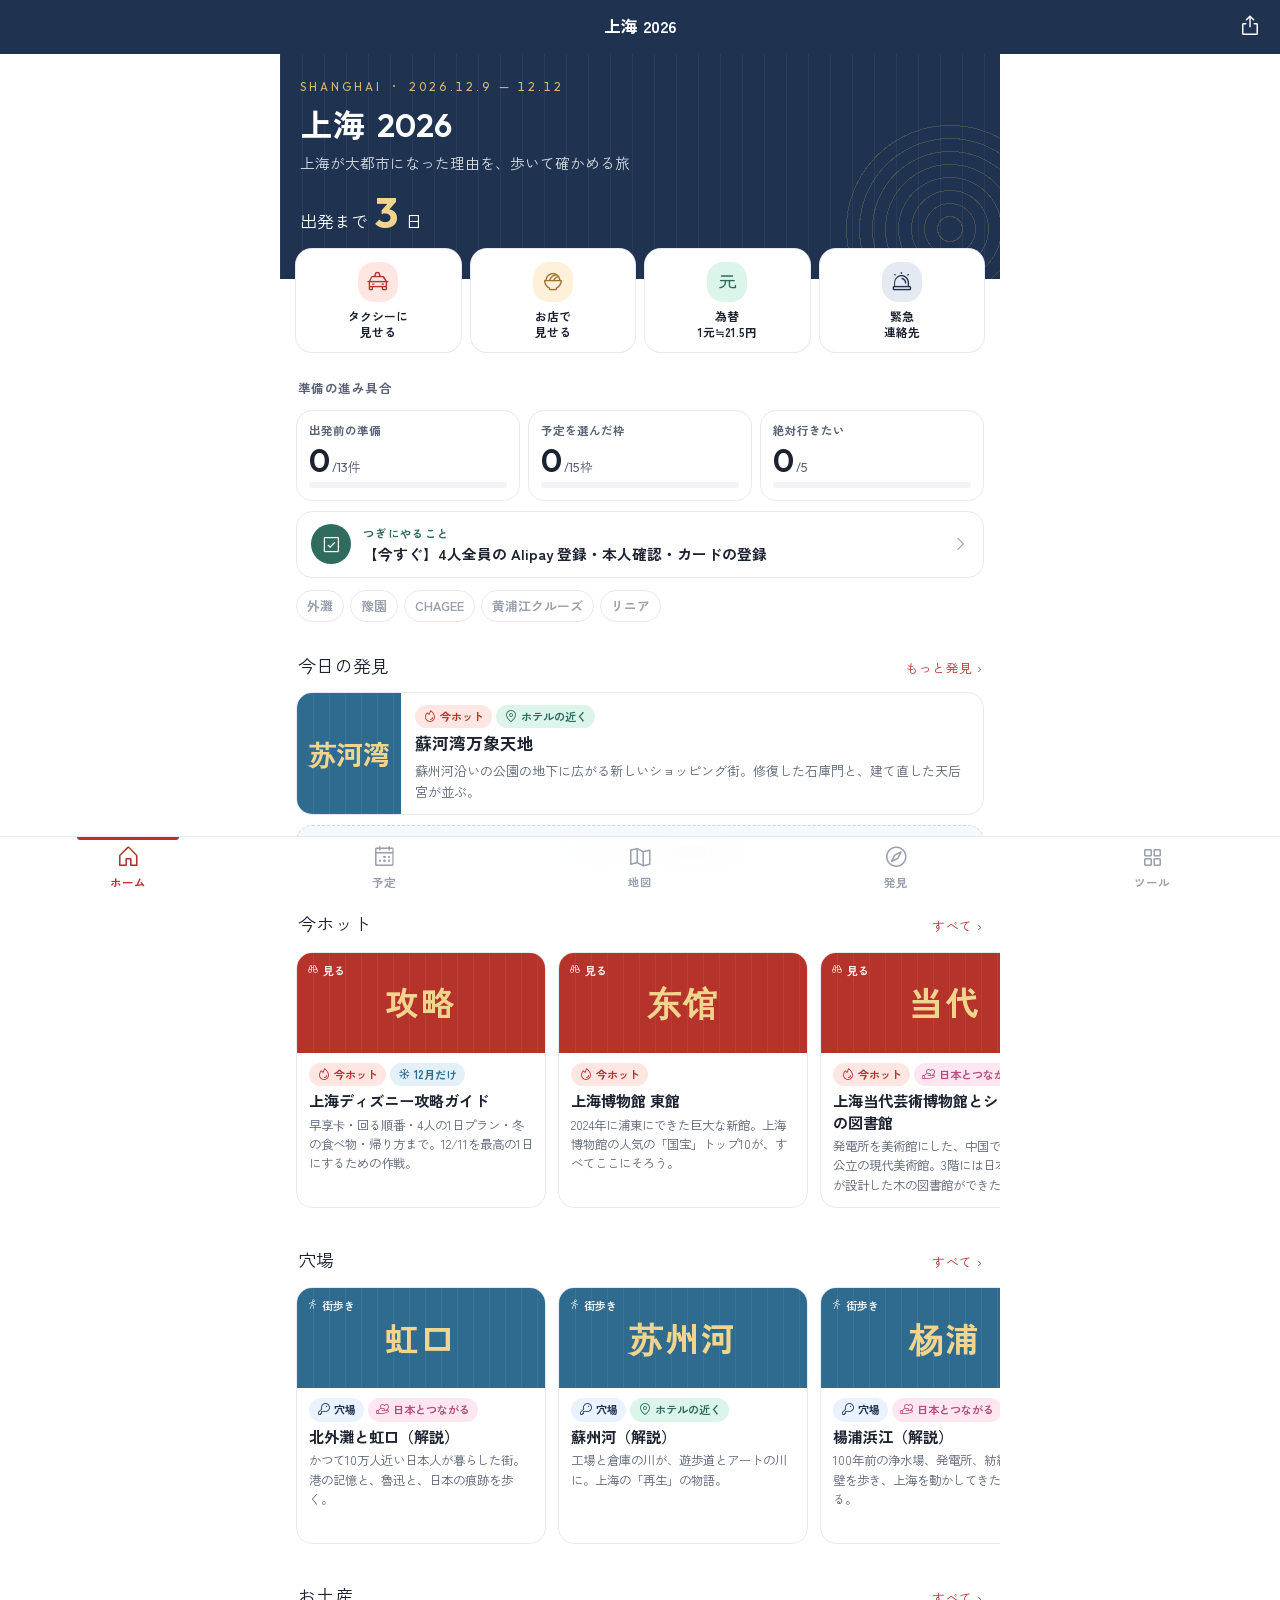
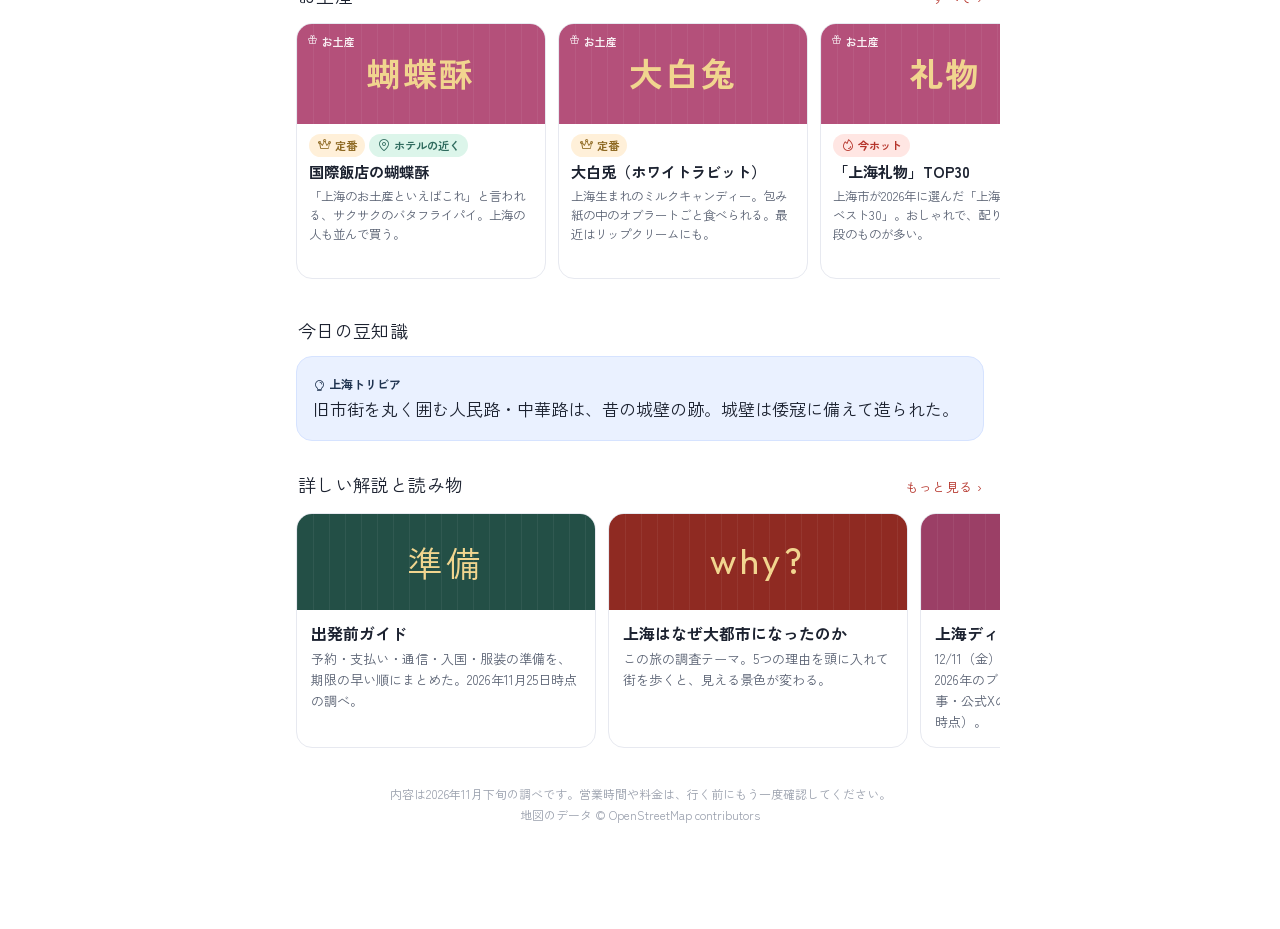
==== commit cceeacf6: "空港ガイド・ホテルのページ・予定の改善、地図を正確に、デザインの仕上げ - 空港ガイド（関空第2ターミナル、入国、免税の受け取り方）とホテルのページを追加 - 予定の候補を具体的に（夕食の枠、北外灘・" ====
--- a/docs/index.html
+++ b/docs/index.html
@@ -21,6 +21,7 @@
   <noscript>このしおりを見るには JavaScript を有効にしてください。</noscript>
   <script src="js/data.js"></script>
   <script src="js/finds.js"></script>
+  <script src="js/mapdata.js"></script>
   <script src="js/app.js"></script>
 </body>
 </html>
--- a/docs/css/style.css
+++ b/docs/css/style.css
@@ -565,3 +565,104 @@
 .map-legend .lg i.big { width: 13px; height: 13px; border: 2px solid #fff; box-shadow: 0 0 0 1px #ddd; }
 .map-card.list-card { padding: 0 14px; }
 .offmap { margin-top: 8px; }
+
+/* ひと目でわかる情報 */
+.glance { display: grid; grid-template-columns: repeat(2, minmax(0, 1fr)); gap: 8px; margin: 12px 0; }
+.gl { display: grid; grid-template-columns: auto 1fr; grid-template-rows: auto auto; column-gap: 8px; align-items: center; padding: 10px 12px; background: var(--card); border: 1px solid var(--line); border-radius: var(--radius-sm); min-width: 0; }
+.gl > .ph { grid-row: span 2; font-size: 22px; color: var(--navy); background: #eaf1ff; width: 36px; height: 36px; border-radius: 50%; display: grid; place-items: center; }
+.gl-l { font-size: .7rem; color: var(--sub); font-weight: 700; }
+.gl b { font-size: .88rem; line-height: 1.4; font-weight: 700; }
+.gl b small { font-weight: 600; color: var(--sub); font-size: .72rem; }
+.gl:last-child:nth-child(odd) { grid-column: span 2; }
+.dots { display: inline-flex; gap: 3px; vertical-align: 1px; }
+.dots i { width: 8px; height: 8px; border-radius: 50%; background: #dfe3ea; display: inline-block; }
+.dots i.on { background: var(--jade); }
+
+/* こんな人におすすめ */
+.who { background: #f5f8ff; border-color: #dbe5fb; }
+.who h3 { display: flex; align-items: center; gap: 6px; font-size: 1.05rem; margin-bottom: 8px; color: var(--navy); }
+.who ul { margin-bottom: 10px; }
+.fit-chips { display: flex; flex-wrap: wrap; gap: 6px; }
+.fit { display: inline-flex; align-items: center; gap: 5px; padding: 5px 11px; border-radius: 999px; background: var(--card); border: 1px solid #d6e0f5; color: var(--navy); font-size: .8rem; font-weight: 600; white-space: nowrap; }
+.fit .ph { font-size: 15px; }
+.fit.on { background: var(--navy); border-color: var(--navy); color: #fff; }
+.fit-scroll { display: flex; gap: 6px; overflow-x: auto; margin: 0 -16px; padding: 0 16px 4px; }
+.fit-scroll::-webkit-scrollbar { display: none; }
+
+/* 一覧の行の小さな情報 */
+.mini { display: flex; flex-wrap: wrap; align-items: center; gap: 2px 4px; font-size: .74rem; color: var(--sub); }
+.mini .ph { font-size: 13px; margin-left: 6px; color: var(--faint); }
+.mini .ph:first-child { margin-left: 0; }
+
+/* エリアの解説へのリンク */
+.cta.alt { justify-content: flex-start; gap: 12px; margin: 0 0 12px; padding: 12px 14px; background: #eaf1ff; color: var(--navy); font-weight: 600; font-size: .85rem; text-align: left; }
+.cta.alt > .ph:first-child { font-size: 24px; }
+.cta.alt span { flex: 1; line-height: 1.4; }
+.cta.alt b { font-size: 1rem; }
+
+/* 読み物の中の表：長い見出しは折り返す */
+.article .kv th { white-space: normal; width: 7.5em; min-width: 6em; line-height: 1.5; }
+
+/* 発見 → 予定の候補に入れる */
+.cta.add { margin: 12px 0 0; background: var(--navy); }
+.cta.add small { font-weight: 500; opacity: .85; margin-left: 4px; }
+.unadd { margin-left: auto; border: 0; background: none; color: var(--faint); font-size: .75rem; text-decoration: underline; cursor: pointer; padding: 2px 0; }
+.opt .more { display: flex; align-items: center; gap: 8px; flex-wrap: wrap; }
+.sheet-wrap { position: fixed; inset: 0; z-index: 120; background: rgba(20, 26, 38, .45); display: flex; align-items: flex-end; justify-content: center; }
+.sheet { width: 100%; max-width: 720px; max-height: 82vh; overflow-y: auto; background: var(--card); border-radius: var(--radius) var(--radius) 0 0;
+  padding: 14px 16px calc(20px + env(safe-area-inset-bottom)); }
+.sheet-head { display: flex; align-items: center; gap: 8px; position: sticky; top: -14px; background: var(--card); padding: 6px 0; }
+.sheet-head b { flex: 1; font-size: .98rem; line-height: 1.5; }
+.sheet-row { display: flex; align-items: center; gap: 10px; width: 100%; padding: 12px; margin-bottom: 6px; border: 1px solid var(--line); border-radius: var(--radius-sm); background: #fff; cursor: pointer; text-align: left; }
+.sheet-row.on { border-color: var(--jade); background: #f2fbf7; }
+.sr-time { font-family: var(--num); font-weight: 600; color: var(--sub); width: 3.2em; }
+.sr-title { flex: 1; font-size: .92rem; }
+.sheet-row .ph { font-size: 22px; color: var(--navy); }
+.sheet-row.on .ph { color: var(--jade); }
+
+/* 地図（OpenStreetMap のデータ） */
+.mapwrap { background: #f7f8fb; }
+.mapwrap svg { touch-action: none; cursor: grab; user-select: none; -webkit-user-select: none; }
+.mapwrap svg:active { cursor: grabbing; }
+.map-ctrl { position: absolute; right: 10px; top: 10px; display: flex; flex-direction: column; gap: 6px; }
+.map-ctrl button { width: 40px; height: 40px; border-radius: 10px; border: 1px solid var(--line); background: rgba(255,255,255,.95); display: grid; place-items: center; font-size: 20px; color: var(--navy); cursor: pointer; box-shadow: 0 1px 3px rgba(0,0,0,.08); }
+.map-attr { position: absolute; left: 8px; bottom: 6px; font-size: 10px; color: var(--faint); background: rgba(255,255,255,.75); padding: 1px 6px; border-radius: 6px; }
+.road-label { font-size: 10px; fill: #8a93a3; font-family: var(--sans); font-weight: 600; paint-order: stroke; stroke: #f7f8fb; stroke-width: 3px; }
+.river-label { font-size: 13px; fill: #4f7894; font-weight: 700; font-family: var(--sans); paint-order: stroke; stroke: #f7f8fb; stroke-width: 3px; }
+.side-label { font-size: 22px; fill: #c5cbd8; font-weight: 800; font-family: var(--sans); }
+.old-label { font-size: 12px; font-weight: 700; font-family: var(--sans); paint-order: stroke; stroke: #fff; stroke-width: 3px; }
+.old-big { font-size: 16px; fill: #1f3350; opacity: .55; font-weight: 800; font-family: var(--sans); }
+.dot-label { font-size: 11px; fill: var(--ink); font-weight: 600; font-family: var(--sans); paint-order: stroke; stroke: #fff; stroke-width: 3px; }
+
+/* =========================================================
+   仕上げ
+   ========================================================= */
+/* タブバー：選んでいるタブの上に線 */
+.tabbar a { position: relative; }
+.tabbar a.active::before { content: ""; position: absolute; top: 0; left: 30%; right: 30%; height: 3px; border-radius: 0 0 3px 3px; background: var(--red); }
+
+/* 押したときの手ごたえ */
+.card[href]:active, .find-card:active, .find-row:active, .pick:active, .stat:active, .quick a:active, .tool:active, .read-card:active, .cta:active, .dice:active, .action:active, .sheet-row:active { transform: scale(.985); }
+.card[href], .find-card, .find-row, .pick, .stat, .quick a, .tool, .read-card, .cta, .dice, .action, .sheet-row { transition: transform .12s ease; }
+
+/* キーボードで操作したときの枠 */
+a:focus-visible, button:focus-visible, [role="button"]:focus-visible, input:focus-visible { outline: 3px solid #8fb3ff; outline-offset: 2px; border-radius: 6px; }
+
+/* 動きを減らす設定の人には動きをつけない */
+@media (prefers-reduced-motion: reduce) { * { transition: none !important; scroll-behavior: auto !important; } }
+
+/* 見出しと本文のリズム */
+.section-title { font-size: 1.12rem; letter-spacing: .02em; }
+.article h3 { margin-top: 18px; }
+.article h3:first-child { margin-top: 4px; }
+.article p, .article li { line-height: 1.85; }
+.card.article > h3:first-child, .card.article section h3:first-child { margin-top: 0; }
+
+/* ホームのいちばん下 */
+.foot-note { margin: 28px 4px 8px; font-size: .75rem; color: var(--faint); text-align: center; line-height: 1.7; }
+
+/* 横に流れるカードの右端が切れているのが分かるように */
+.hscroll { scroll-padding-left: 16px; }
+.hscroll::after { content: ""; flex: 0 0 4px; }
+.cta { border: 0; cursor: pointer; font: inherit; }
+.cta.add { width: 100%; justify-content: center; }
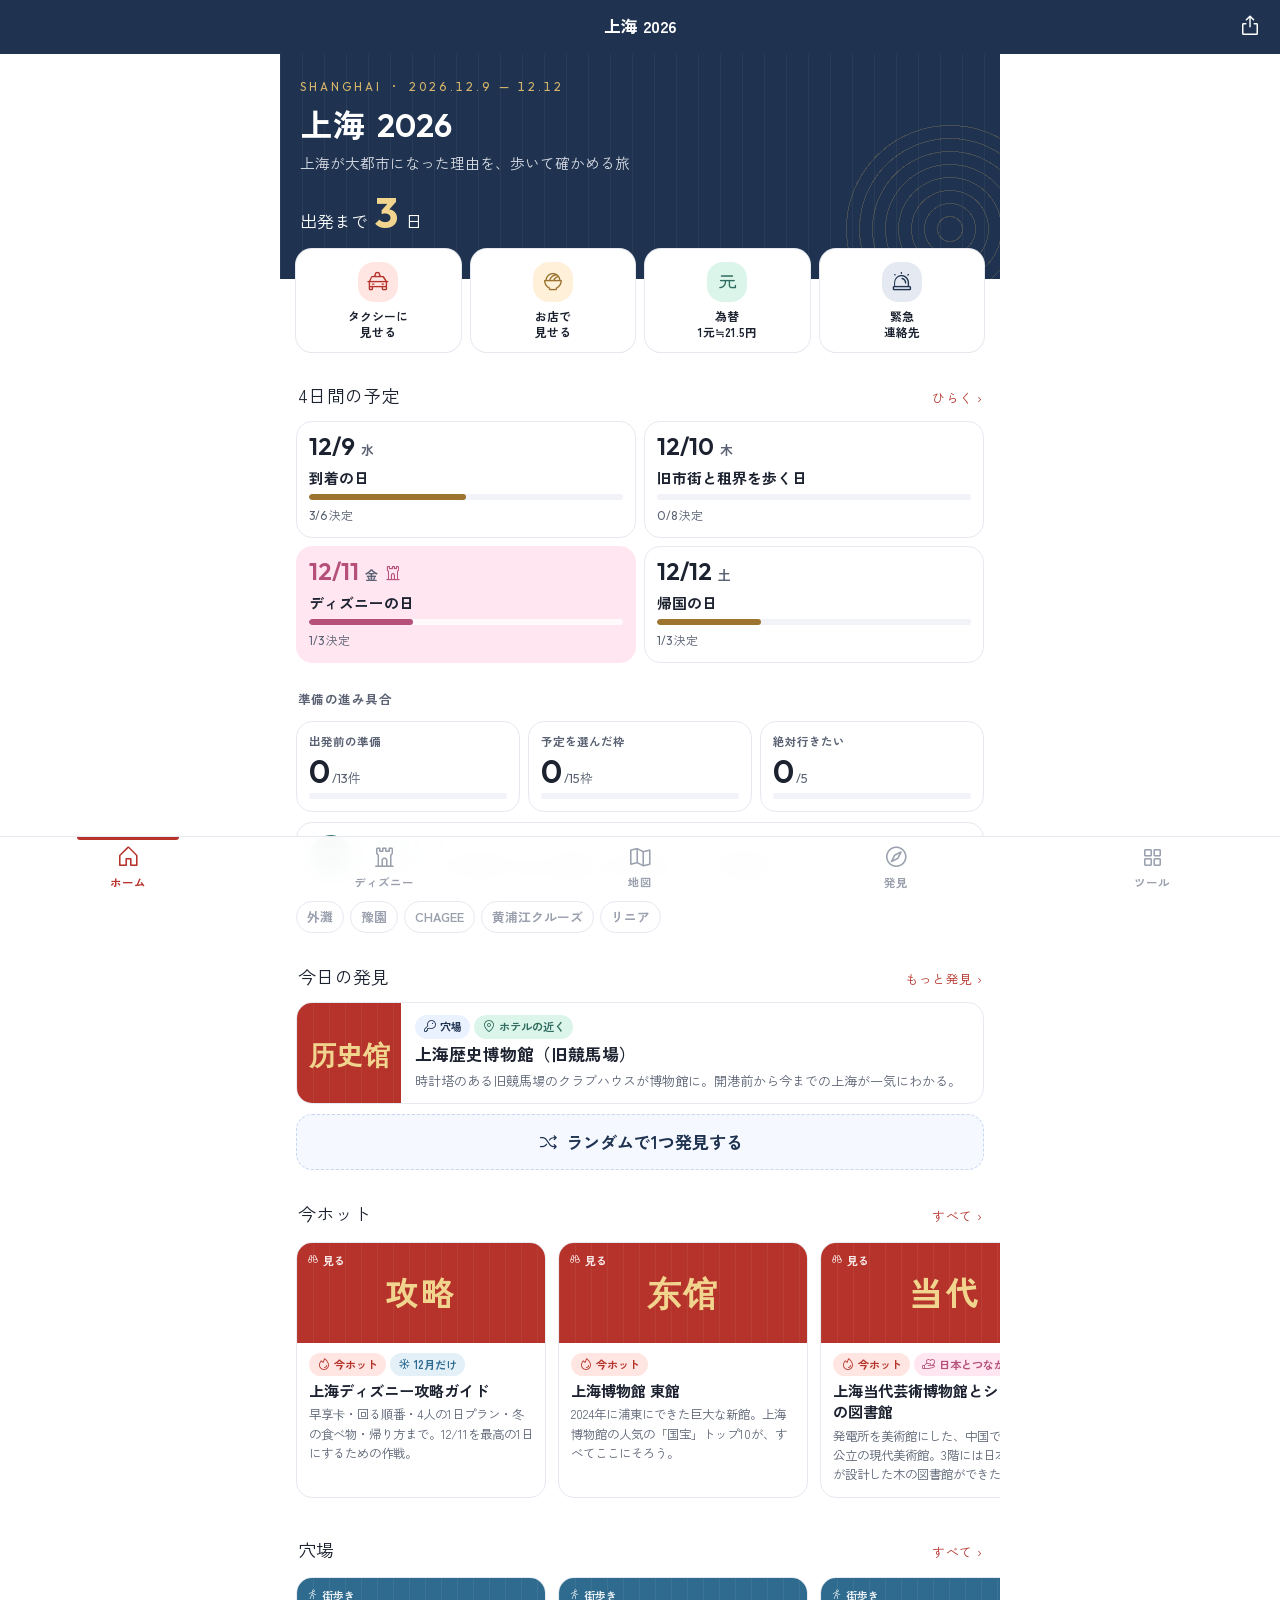
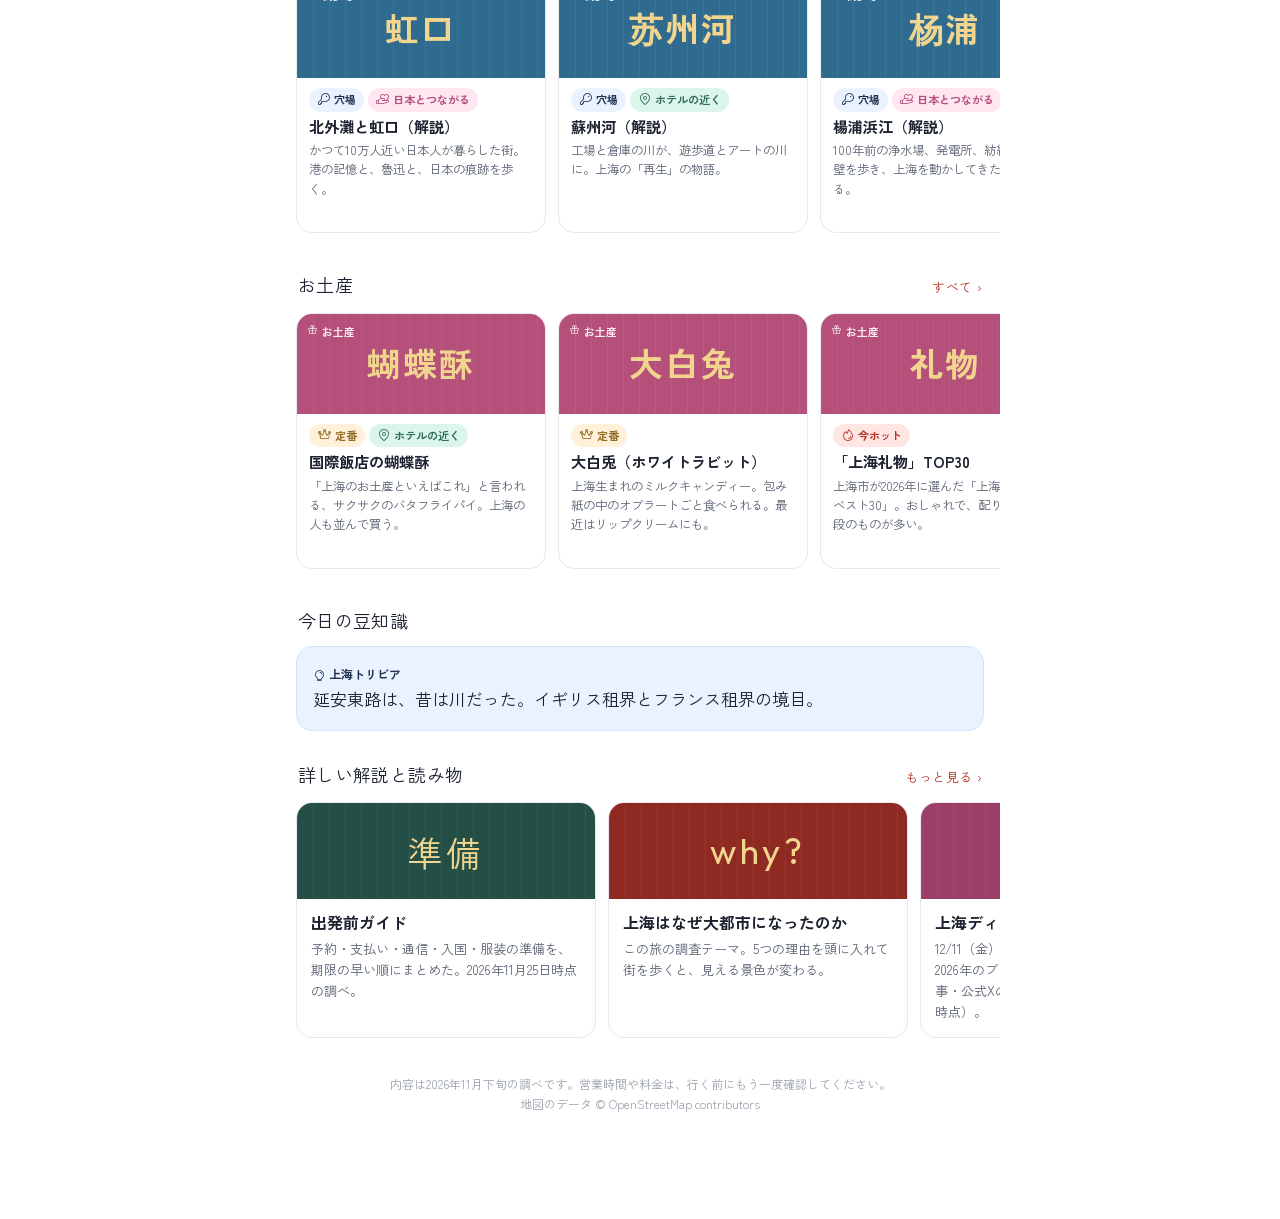
==== commit 5f52aa41: "ディズニーを画面下のタブに追加し、予定はホームから開くように変更 - 新しい「ディズニー」タブ：カウントダウン、行き・帰りのタクシー、冬のイベント・クリスマス・10周年、ディズニーの準備（準備リストと" ====
--- a/docs/index.html
+++ b/docs/index.html
@@ -22,6 +22,7 @@
   <script src="js/data.js"></script>
   <script src="js/finds.js"></script>
   <script src="js/mapdata.js"></script>
+  <script src="js/disney.js"></script>
   <script src="js/app.js"></script>
 </body>
 </html>
--- a/docs/css/style.css
+++ b/docs/css/style.css
@@ -666,3 +666,112 @@
 .hscroll::after { content: ""; flex: 0 0 4px; }
 .cta { border: 0; cursor: pointer; font: inherit; }
 .cta.add { width: 100%; justify-content: center; }
+
+/* ---------------- ホーム：4日間の予定（予定の画面への入口） ---------------- */
+.days { display: grid; grid-template-columns: repeat(2, minmax(0, 1fr)); gap: 8px; }
+.day-tile { display: flex; flex-direction: column; gap: 6px; padding: 12px 12px 10px; border: 1px solid var(--line); border-radius: var(--radius); background: var(--card); color: var(--ink); min-width: 0; }
+.dt-top { display: flex; align-items: baseline; gap: 6px; }
+.dt-top b { font-family: var(--num); font-size: 1.5rem; font-weight: 600; line-height: 1; }
+.dt-top small { color: var(--sub); font-size: .8rem; font-weight: 700; }
+.dt-top .ph { align-self: center; color: var(--k-park); font-size: 18px; }
+.dt-title { font-weight: 700; font-size: .92rem; line-height: 1.4; }
+.day-tile .bar i { background: var(--gold); }
+.dt-done { font-family: var(--num); font-size: .74rem; color: var(--sub); }
+.day-tile.park { background: #ffe6f0; border-color: #ffe6f0; }
+.day-tile.park .dt-top b { color: var(--k-park); }
+.day-tile.park .bar { background: rgba(255,255,255,.75); }
+.day-tile.park .bar i { background: var(--k-park); }
+.day-tile.today { border: 2px solid var(--red); padding: 11px 11px 9px; }
+.dt-now { margin-left: auto; align-self: center; font-size: .7rem; font-weight: 700; color: #fff; background: var(--red); border-radius: 999px; padding: 2px 8px; }
+
+/* ---------------- ディズニー ---------------- */
+.spot-hero.dz-hero { padding: 30px 20px 50px; }
+.dz-hero .count { margin-top: 14px; display: flex; align-items: baseline; gap: 6px; position: relative; z-index: 1; font-size: .95rem; }
+.dz-hero .count b { font-family: var(--num); font-size: 2.6rem; font-weight: 600; color: #f1d58f; line-height: 1; }
+.dz-hours { margin-top: 10px; display: flex; gap: 6px; align-items: flex-start; font-size: .8rem; line-height: 1.55; color: #f6dbe7; position: relative; z-index: 1; }
+.dz-hours .ph { margin-top: 3px; }
+.quick button {
+  display: flex; flex-direction: column; align-items: center; gap: 6px; padding: 12px 4px;
+  background: var(--card); border: 0; border-radius: var(--radius); box-shadow: 0 1px 0 var(--line), 0 0 0 1px var(--line);
+  color: var(--ink); font: inherit; font-size: .74rem; font-weight: 600; text-align: center; line-height: 1.3; cursor: pointer;
+}
+.quick button .ic { width: 40px; height: 40px; border-radius: var(--radius); display: grid; place-items: center; background: var(--red-soft); color: var(--red); }
+.quick button:nth-child(2) .ic { background: var(--gold-soft); color: var(--gold); }
+.quick button .ic .ph { font-size: 22px; }
+
+.dz-season { display: grid; gap: 8px; }
+.dz-s { display: flex; gap: 12px; align-items: flex-start; padding: 12px 14px; border-radius: var(--radius); background: var(--cs); }
+.dz-s .ic { flex: 0 0 38px; height: 38px; border-radius: 50%; display: grid; place-items: center; background: #fff; color: var(--cc); font-size: 20px; }
+.dz-s small { display: block; font-size: .72rem; font-weight: 700; letter-spacing: .06em; color: var(--cc); }
+.dz-s b { display: block; font-size: .95rem; line-height: 1.45; }
+.dz-s p { margin: 3px 0 0; font-size: .84rem; color: var(--sub); line-height: 1.65; }
+.dz-toc { margin-top: 12px; }
+.dz-bar { margin: -4px 2px 10px; }
+.section-title[id], .dz-item[id] { scroll-margin-top: 70px; }
+
+.dz-sum { background: #fff5f9; border-color: #f6d6e4; }
+.dz-g { padding: 10px 0; border-bottom: 1px solid #f6d6e4; }
+.dz-g:first-child { padding-top: 0; }
+.dz-g:last-child { border-bottom: 0; padding-bottom: 0; }
+.dz-g-who { display: flex; align-items: center; gap: 4px; margin-bottom: 8px; }
+.dz-g-who .avatar { width: 24px; height: 24px; font-size: .72rem; }
+.dz-g-who b { margin-left: 6px; font-size: .9rem; }
+.dz-g-rides { display: flex; flex-wrap: wrap; gap: 6px; }
+.dz-g-rides a { font-size: .82rem; font-weight: 600; padding: 5px 12px; border-radius: 999px; background: #fff; border: 1px solid #f0cfe0; color: var(--ink); }
+
+.dz-filter { margin-bottom: 10px; }
+.ride { scroll-margin-top: 70px; }
+.ride-top { display: flex; align-items: center; gap: 10px; margin-bottom: 8px; }
+.lvl { font-size: .72rem; font-weight: 700; padding: 3px 10px; border-radius: 999px; }
+.lvl.lv1 { background: var(--jade-soft); color: var(--jade); }
+.lvl.lv2 { background: var(--gold-soft); color: var(--gold); }
+.lvl.lv3 { background: var(--red-soft); color: var(--red); }
+.land { display: inline-flex; align-items: center; gap: 6px; font-size: .76rem; font-weight: 600; color: var(--sub); }
+.land i { width: 8px; height: 8px; border-radius: 50%; background: var(--cc); }
+.ride h3 { font-size: 1.08rem; line-height: 1.45; }
+.ride .zh, .dz-item .zh { font-size: .8rem; color: var(--faint); margin: 1px 0 6px; }
+.ride-tags { display: flex; flex-wrap: wrap; gap: 4px 12px; font-size: .76rem; color: var(--sub); margin-bottom: 8px; }
+.rt { display: inline-flex; align-items: center; gap: 4px; }
+.rt .ph { font-size: 14px; color: var(--faint); }
+.rt.first, .rt.first .ph { color: var(--k-park); font-weight: 700; }
+.rt.wet, .rt.wet .ph { color: var(--c-teal); }
+.ride p { margin: 0 0 8px; font-size: .92rem; line-height: 1.75; }
+.ride .meta { display: grid; grid-template-columns: auto 1fr; gap: 4px 10px; margin: 0; padding: 10px 12px; font-size: .85rem; background: #f7f8fb; border-radius: var(--radius-sm); }
+.ride .meta dt { color: var(--sub); font-weight: 700; }
+.ride .meta dd { margin: 0; }
+.dz-want { margin: 12px 0 0; align-items: center; }
+.dz-want-l { font-size: .75rem; font-weight: 700; color: var(--k-park); margin-right: 2px; }
+.flash { animation: dz-flash 1.8s ease; }
+@keyframes dz-flash { 0%, 50% { outline: 3px solid var(--k-park); outline-offset: 2px; } 100% { outline: 3px solid transparent; outline-offset: 2px; } }
+
+.dz-list { padding: 0 14px; }
+.dz-item { padding: 12px 0; border-bottom: 1px solid var(--line); }
+.dz-item:last-child { border-bottom: 0; }
+.dz-item-top { display: flex; align-items: center; flex-wrap: wrap; gap: 4px 10px; margin-bottom: 4px; }
+.dz-tag { font-size: .7rem; font-weight: 700; padding: 2px 9px; border-radius: 999px; background: #eef0f4; color: var(--sub); }
+.dz-tag.t-winter { background: #e3f0f8; color: var(--c-teal); }
+.dz-tag.t-xmas { background: var(--jade-soft); color: var(--jade); }
+.dz-tag.t-10 { background: #ffe6f0; color: var(--k-park); }
+.dz-tag.t-new { background: var(--red-soft); color: var(--red); }
+.dz-place { display: inline-flex; align-items: center; gap: 3px; font-size: .74rem; color: var(--sub); }
+.dz-item h4 { font-size: 1rem; line-height: 1.45; }
+.dz-item p { margin: 0; font-size: .88rem; line-height: 1.7; }
+.dz-when { margin-top: 6px; display: flex; gap: 6px; align-items: flex-start; font-size: .8rem; color: var(--sub); }
+.dz-when .ph { margin-top: 3px; }
+.dz-tip { margin-top: 8px; padding: 8px 10px; font-size: .82rem; line-height: 1.6; color: var(--navy); background: #eaf1ff; border-radius: var(--radius-sm); }
+.dz-tips { margin: 10px 0 0; padding-left: 1.2em; font-size: .86rem; color: var(--sub); line-height: 1.7; }
+.dz-tips li + li { margin-top: 4px; }
+.ag-note { font-size: .82rem; line-height: 1.55; opacity: .92; }
+.dz-cta { margin-top: 10px; }
+.dz-ol { margin: 0; padding-left: 1.3em; }
+.dz-ol li { padding: 6px 0; }
+.dz-ol li b { display: block; font-size: .95rem; }
+.dz-ol li span { display: block; font-size: .85rem; color: var(--sub); line-height: 1.65; }
+.zodiac { display: grid; grid-template-columns: repeat(3, minmax(0, 1fr)); gap: 6px; }
+.zd { display: flex; flex-direction: column; gap: 2px; padding: 9px 10px; border: 1.5px solid transparent; border-radius: var(--radius-sm); background: #f7f8fb; min-width: 0; }
+.zd b { font-size: 1.05rem; line-height: 1.2; }
+.zd b small { margin-left: 4px; font-size: .7rem; font-weight: 600; color: var(--sub); }
+.zd span { font-size: .84rem; font-weight: 700; line-height: 1.35; }
+.zd > small { font-size: .7rem; color: var(--sub); line-height: 1.4; }
+.zd.now { background: #fff0d9; border-color: var(--gold); }
+.pill.rose { background: #ffe6f0; color: var(--k-park); }
